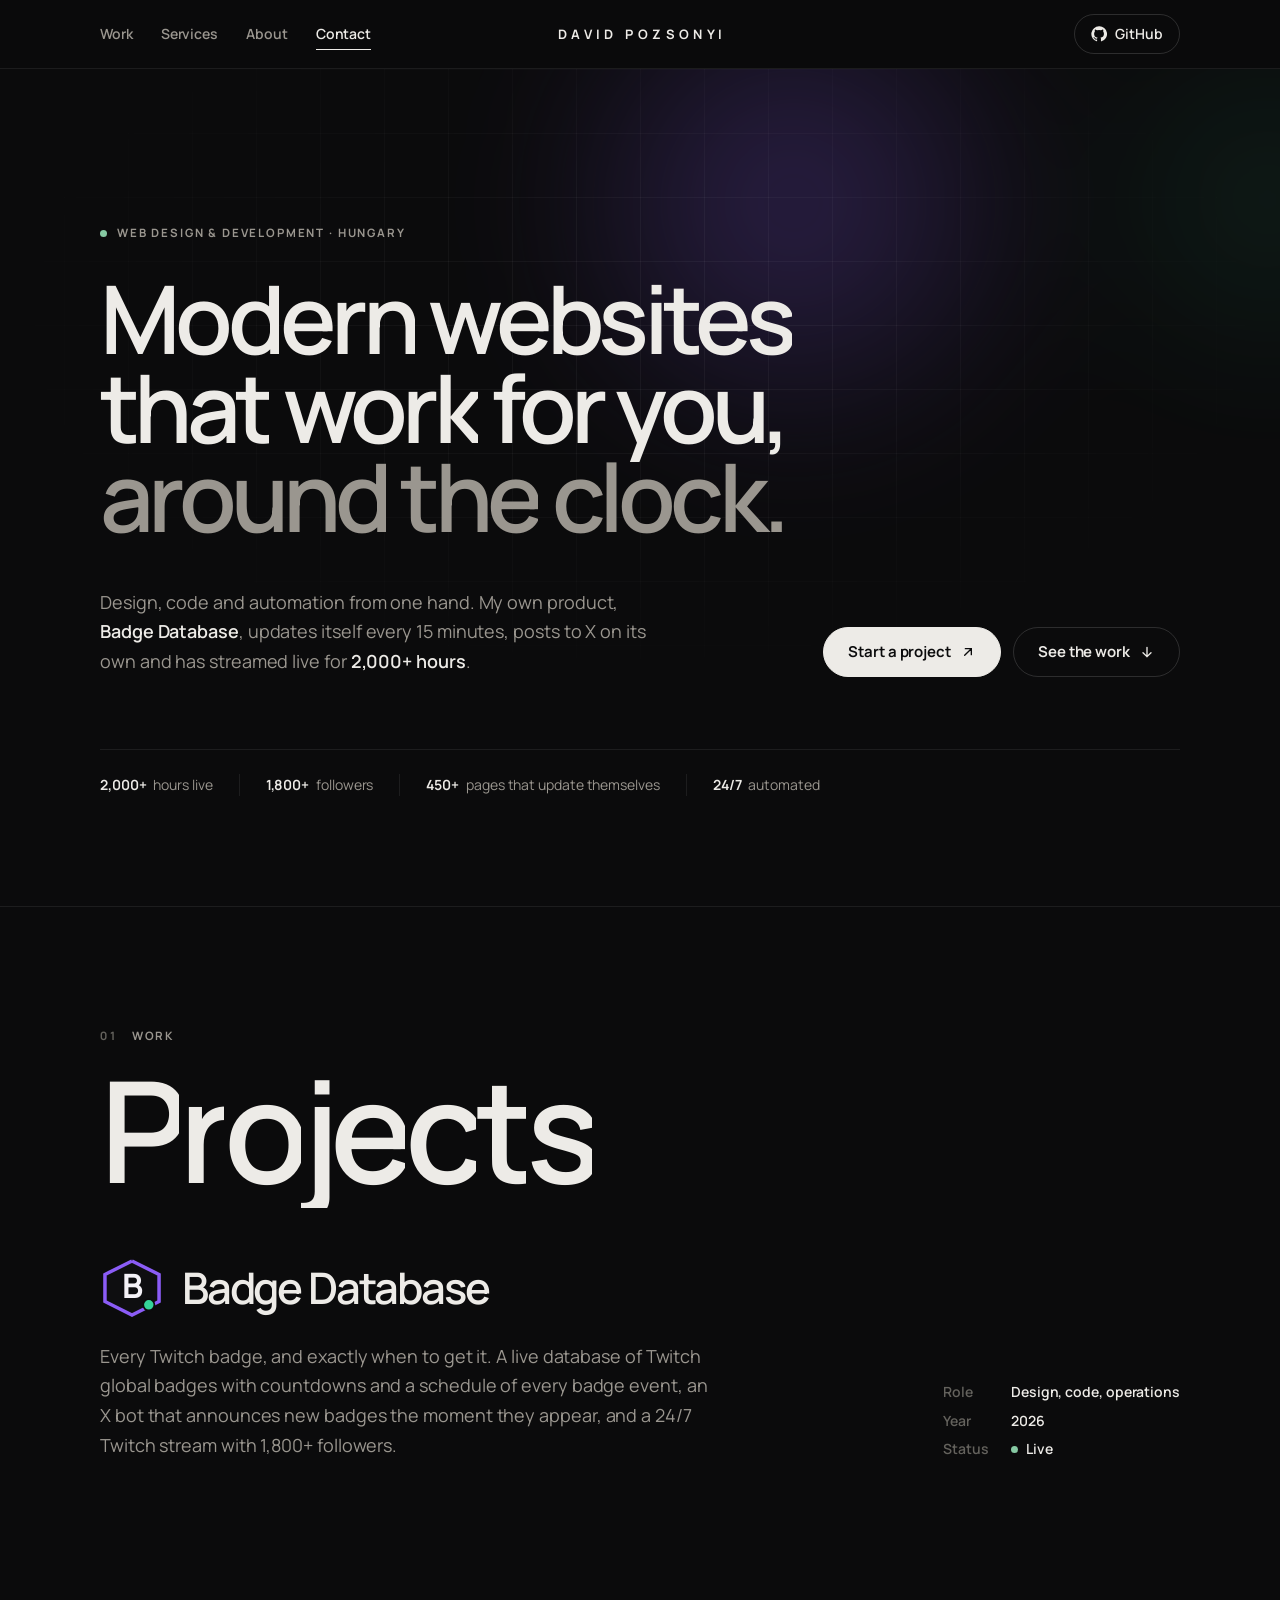
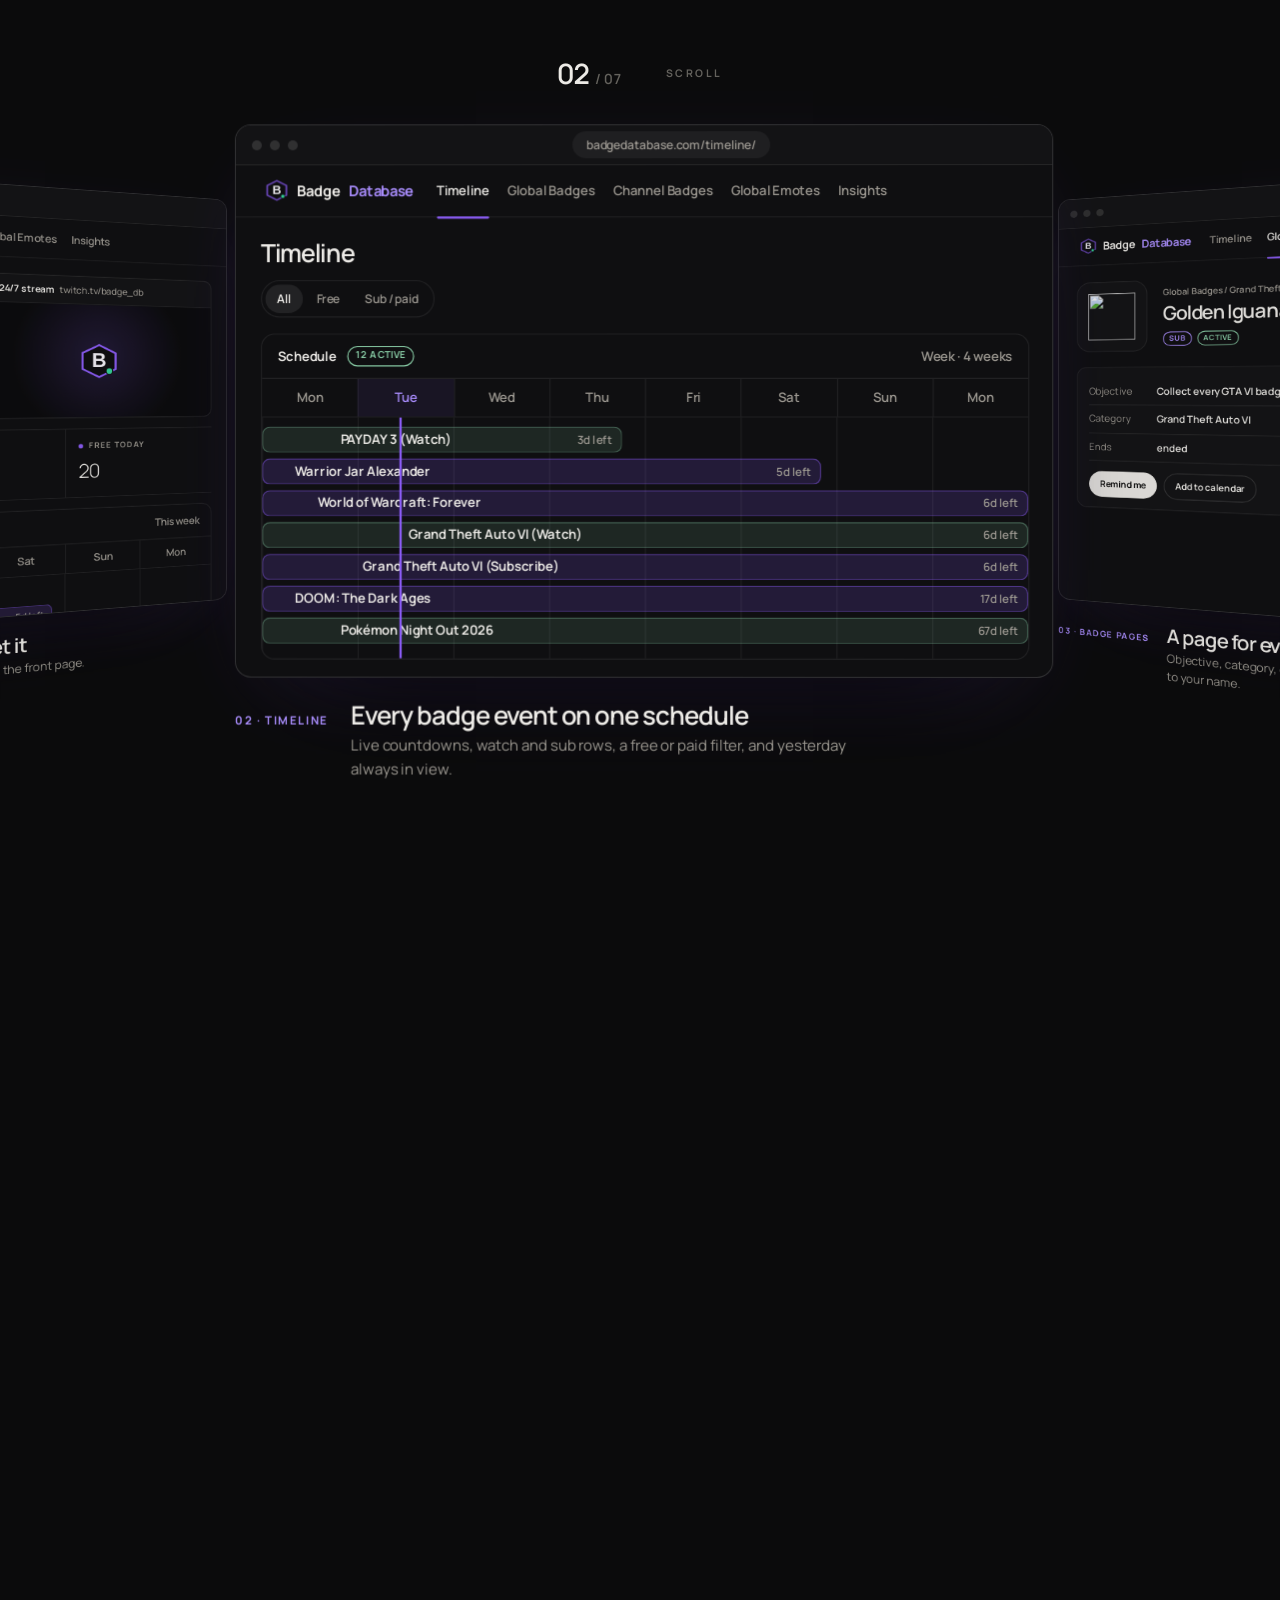
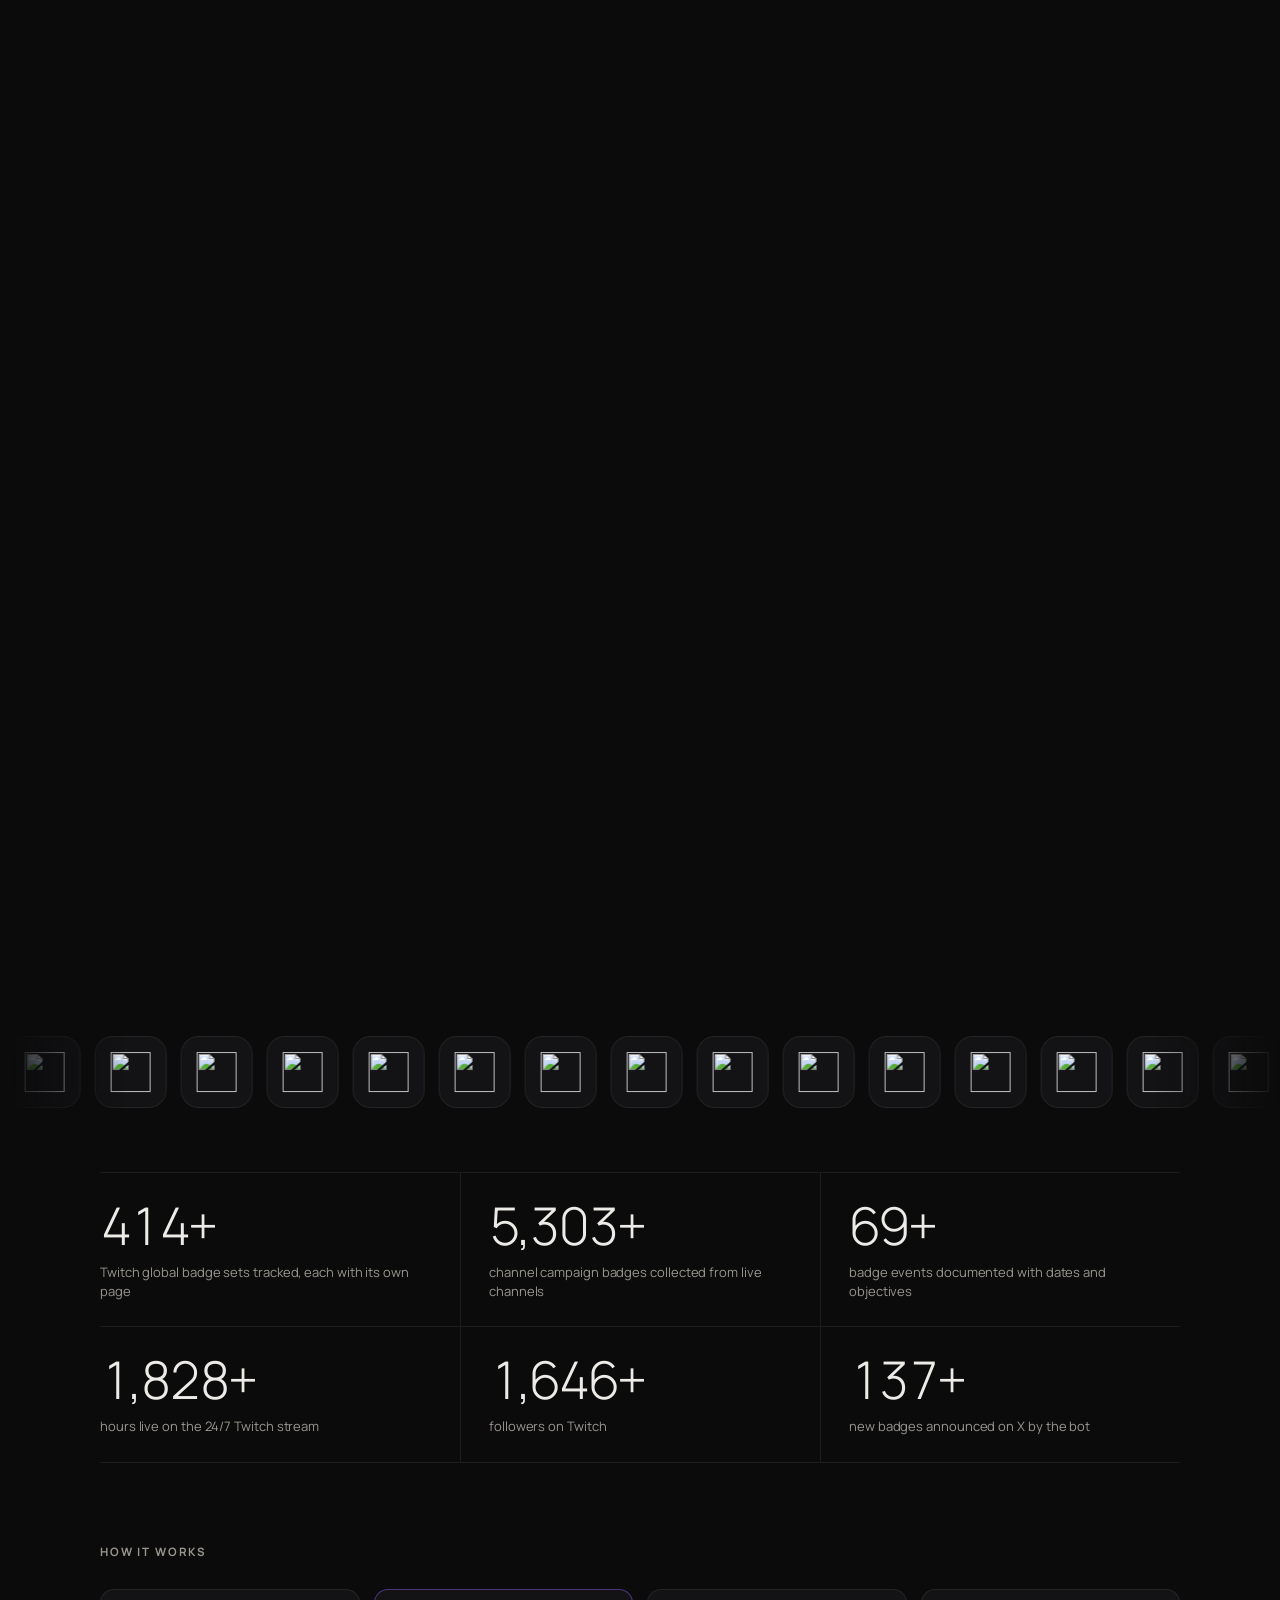
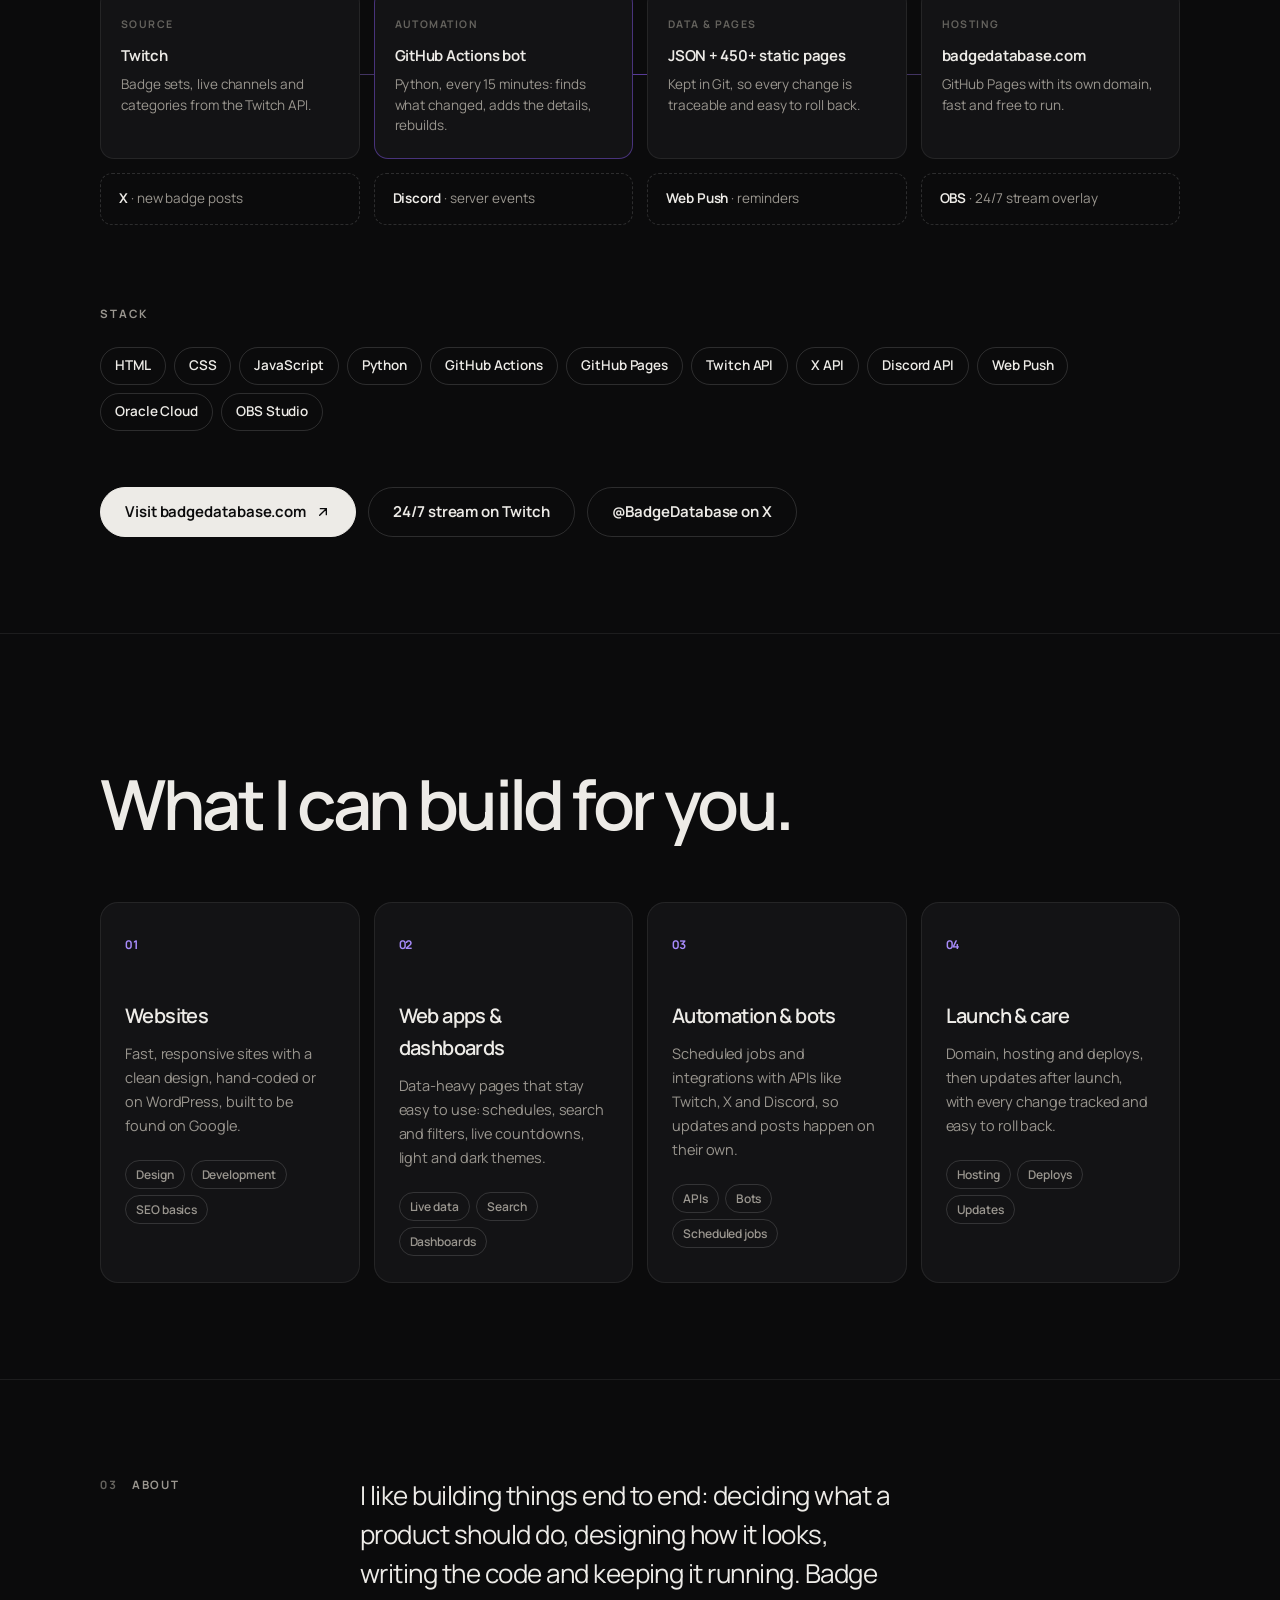
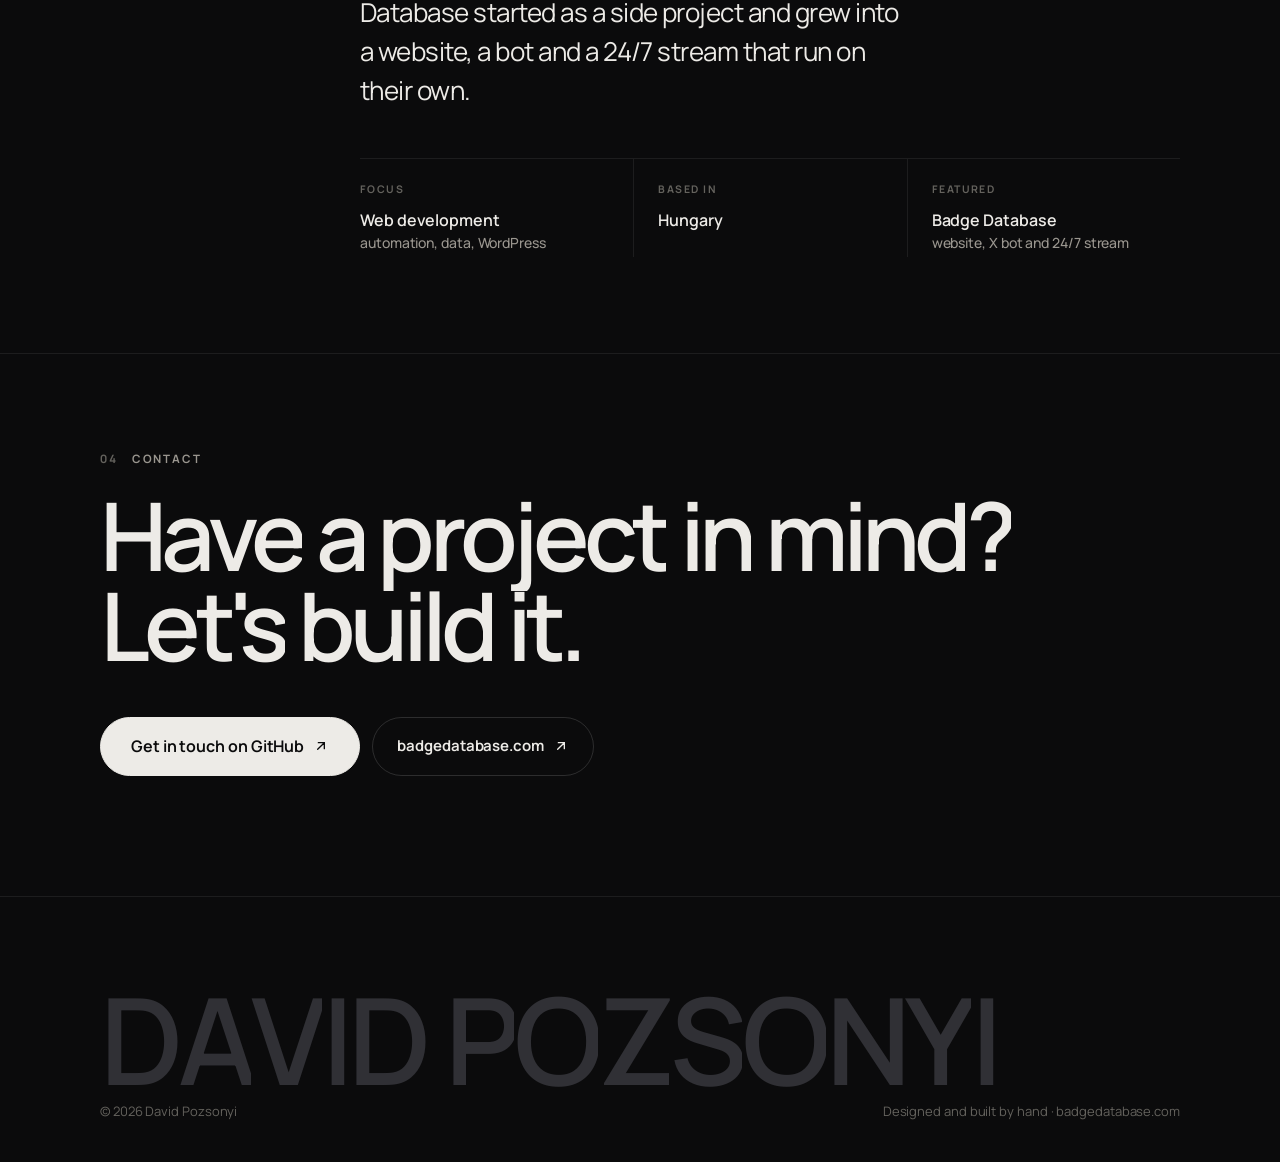
==== index.html @ 6c1cee29 "Portfolio: agency intro, 3D page gallery under Projects, services Co-Authored-By: Claude Opus 5.5 <n" ====
<!doctype html>
<html lang="en">
<head>
<meta charset="utf-8">
<meta name="viewport" content="width=device-width, initial-scale=1">
<title>David Pozsonyi · Web design &amp; development</title>
<meta name="description" content="David Pozsonyi builds modern websites, web apps and automations that run on their own. Featured work: Badge Database, a live Twitch badge tracker with an X bot and a 24/7 stream.">
<meta name="theme-color" content="#0B0B0C">
<meta property="og:title" content="David Pozsonyi · Web design &amp; development">
<meta property="og:description" content="Modern websites, web apps and automations that run on their own.">
<meta property="og:type" content="website">
<link rel="icon" href="favicon.svg" type="image/svg+xml">
<link rel="preload" href="assets/fonts/manrope-latin-wght-normal.woff2" as="font" type="font/woff2" crossorigin>
<link rel="preconnect" href="https://static-cdn.jtvnw.net">
<link rel="stylesheet" href="assets/style.css">
<script>document.documentElement.classList.add('js');setTimeout(function(){var r=document.documentElement;if(!r.classList.contains('anim'))r.classList.remove('js')},2500)</script>
</head>
<body>
<a class="skip" href="#main">Skip to content</a>

<header class="top">
  <div class="wrap">
    <nav aria-label="Main">
      <a href="#work">Work</a>
      <a href="#services">Services</a>
      <a href="#about">About</a>
      <a href="#contact">Contact</a>
    </nav>
    <a class="name" href="./">David Pozsonyi</a>
    <a class="pill-link" href="https://github.com/davidpzsny" target="_blank" rel="noopener" aria-label="GitHub"><svg viewBox="0 0 24 24" fill="currentColor" aria-hidden="true"><path d="M12 .5a11.5 11.5 0 0 0-3.64 22.41c.58.1.79-.25.79-.56v-2c-3.2.7-3.88-1.37-3.88-1.37-.53-1.33-1.28-1.69-1.28-1.69-1.05-.71.08-.7.08-.7 1.16.08 1.77 1.19 1.77 1.19 1.03 1.77 2.7 1.26 3.36.96.1-.75.4-1.26.73-1.55-2.55-.29-5.24-1.28-5.24-5.69 0-1.26.45-2.29 1.19-3.09-.12-.29-.52-1.46.11-3.05 0 0 .97-.31 3.17 1.18a11 11 0 0 1 5.78 0c2.2-1.49 3.17-1.18 3.17-1.18.63 1.59.23 2.76.11 3.05.74.8 1.19 1.83 1.19 3.09 0 4.42-2.69 5.39-5.26 5.68.41.36.78 1.06.78 2.14v3.17c0 .31.21.67.8.56A11.5 11.5 0 0 0 12 .5z"/></svg><span>GitHub</span></a>
  </div>
  <div class="progress" aria-hidden="true"><i></i></div>
</header>

<main id="main">
  <!-- intro -->
  <section class="hero">
    <div class="glow" aria-hidden="true"><i></i><i></i></div>
    <div class="grid-bg" aria-hidden="true"></div>
    <div class="wrap">
      <p class="eyebrow rv"><span class="dot"></span>Web design &amp; development · Hungary</p>
      <h1 class="split" data-split="words">Modern websites<br>that work for&nbsp;you,<br><span class="mute">around the clock.</span></h1>
      <div class="hero-row">
        <p class="lead rv" style="--d:420ms">Design, code and automation from one hand. My own product, <b>Badge Database</b>, updates itself every 15 minutes, posts to X on its own and has streamed live for <b>2,000+ hours</b>.</p>
        <div class="cta rv" style="--d:520ms">
          <a class="btn mag" href="#contact">Start a project <svg viewBox="0 0 24 24" fill="none" stroke="currentColor" stroke-width="2" stroke-linecap="round" aria-hidden="true"><path d="M7 17 17 7M8 7h9v9"/></svg></a>
          <a class="btn ghost mag" href="#work">See the work <svg viewBox="0 0 24 24" fill="none" stroke="currentColor" stroke-width="2" stroke-linecap="round" aria-hidden="true"><path d="M12 5v14M6 13l6 6 6-6"/></svg></a>
        </div>
      </div>
      <ul class="proof rv" style="--d:640ms" aria-label="Badge Database in numbers">
        <li><b>2,000+</b> hours live</li><li><b>1,800+</b> followers</li><li><b>450+</b> pages that update themselves</li><li><b>24/7</b> automated</li>
      </ul>
    </div>
  </section>

  <!-- work -->
  <section class="sec work" id="work">
    <div class="wrap">
      <p class="label rv"><i>01</i>Work</p>
      <h2 class="big split" data-split="chars">Projects</h2>

      <div class="proj-head">
        <div>
          <div class="proj-title rv" style="--d:120ms"><svg class="mark" viewBox="0 0 800 800" role="img" aria-label="Badge Database logo">
            <polygon class="m-fill" points="400,84 716,242 716,558 400,716 84,558 84,242"/>
            <polygon class="m-ring" points="400,62 738,231 738,569 400,738 62,569 62,231" pathLength="1"/>
            <text class="m-b" x="400" y="530" text-anchor="middle">B</text>
            <circle class="m-dot" cx="610" cy="610" r="70"/>
          </svg><h3 class="proj-name">Badge Database</h3></div>
          <p class="lead rv" style="--d:200ms">Every Twitch badge, and exactly when to get it. A live database of Twitch global badges with countdowns and a schedule of every badge event, an X bot that announces new badges the moment they appear, and a 24/7 Twitch stream with 1,800+ followers.</p>
        </div>
        <dl class="meta rv" style="--d:280ms">
          <dt>Role</dt><dd>Design, code, operations</dd>
          <dt>Year</dt><dd>2026</dd>
          <dt>Status</dt><dd><span class="live"></span>Live</dd>
        </dl>
      </div>
    </div>

    <!-- the site, page by page: 3D cards that move from right to left while you scroll -->
    <div class="gallery" id="gallery">
      <div class="g-pin">
        <div class="wrap g-top">
          <span class="g-count"><b id="gNum">01</b><span>/ 07</span></span>
          <div class="g-bar"><i id="gBar"></i></div>
          <span class="g-hint">Scroll</span>
        </div>
        <div class="g-stage"><div class="g-track" id="gTrack">
          <figure class="card" data-i="0">
            <div class="frame">
              <div class="chrome"><i></i><i></i><i></i><span>badgedatabase.com</span></div>
              <div class="viewport"><div class="canvas" aria-hidden="true">
<div class="screen home"><div class="mini" aria-hidden="true">
            <div class="m-top"><div class="m-brand"><img src="assets/badgedb-logo.png" alt="">Badge <em>Database</em></div><div class="m-nav"><span>Timeline</span><span>Global Badges</span><span>Channel Badges</span><span>Global Emotes</span><span>Insights</span></div></div>
            <div class="m-body">
              <div class="m-hero">
                <div>
                  <div class="m-eyebrow"><i></i>Live Twitch badge tracker</div>
                  <div class="m-h">Every Twitch badge.<br><span>Exactly when to get it.</span></div>
                </div>
                <div class="m-stream"><div class="m-stream-h"><i></i>24/7 stream<span>twitch.tv/badge_db</span></div><div class="m-stream-v"><img src="assets/badgedb-logo.svg" alt=""></div></div>
              </div>
              <div class="m-stats">
                <div><small><i></i>Active now</small><b>31</b></div>
                <div style="--c:var(--amber)"><small><i></i>Upcoming</small><b>2</b></div>
                <div style="--c:#64625D"><small><i></i>Date TBA</small><b>2</b></div>
                <div style="--c:var(--purple)"><small><i></i>Free today</small><b>20</b></div>
              </div>
              <div class="sched">
                <div class="s-head"><span>Badges available right now</span><span class="tag">12 active</span><span>This week</span></div>
                <div class="s-days"><span>Mon</span><span class="today">Tue</span><span>Wed</span><span>Thu</span><span>Fri</span><span>Sat</span><span>Sun</span><span>Mon</span></div>
                <div class="s-rows">
<div class="bar free" style="--d:0ms;width:47%"><img src="https://static-cdn.jtvnw.net/badges/v1/e8ff781d-a445-4ed3-9790-9514a2eb45f0/2" alt="" loading="lazy"><img src="https://static-cdn.jtvnw.net/badges/v1/1495822f-a2a6-46f7-8e0b-48db278621d9/2" alt="" loading="lazy"><img src="https://static-cdn.jtvnw.net/badges/v1/8346da26-6494-4edb-945d-63a50a6e416b/2" alt="" loading="lazy"><em>PAYDAY 3 (Watch)</em><small>3d left</small></div>
<div class="bar paid" style="--d:70ms;width:73%"><img src="https://static-cdn.jtvnw.net/badges/v1/a080167b-6264-404b-b9b1-e5a68348299f/2" alt="" loading="lazy"><em>Warrior Jar Alexander</em><small>5d left</small></div>
<div class="bar paid" style="--d:140ms"><img src="https://static-cdn.jtvnw.net/badges/v1/8dfb6f30-1ec1-497a-91e4-028a704b4f57/2" alt="" loading="lazy"><img src="https://static-cdn.jtvnw.net/badges/v1/59d5bb2e-0d62-4116-a6bc-79cd5afe9246/2" alt="" loading="lazy"><em>World of Warcraft: Forever</em><small>6d left</small></div>
<div class="bar free" style="--d:210ms"><img src="https://static-cdn.jtvnw.net/badges/v1/07fdf1d1-f160-4415-821e-391a90852db6/2" alt="" loading="lazy"><img src="https://static-cdn.jtvnw.net/badges/v1/2e7cf17d-12ba-41cd-8f9d-4d96c5f69d45/2" alt="" loading="lazy"><img src="https://static-cdn.jtvnw.net/badges/v1/b8b5b601-d707-41c9-9fb6-9610280285e6/2" alt="" loading="lazy"><img src="https://static-cdn.jtvnw.net/badges/v1/b7974da7-9af4-4ff6-8029-a9ca95b8b037/2" alt="" loading="lazy"><img src="https://static-cdn.jtvnw.net/badges/v1/7498db8a-8085-4262-ac9c-b2d13591b75f/2" alt="" loading="lazy"><img src="https://static-cdn.jtvnw.net/badges/v1/015f3db0-1a3f-4e4a-970d-bea3adb3a331/2" alt="" loading="lazy"><em>Grand Theft Auto VI (Watch)</em><small>6d left</small></div>
<div class="bar paid" style="--d:280ms"><img src="https://static-cdn.jtvnw.net/badges/v1/1c51d343-754e-4fee-a717-ec95cafb5482/2" alt="" loading="lazy"><img src="https://static-cdn.jtvnw.net/badges/v1/2acfc5b8-7907-4b05-9b30-e211a93ffc63/2" alt="" loading="lazy"><img src="https://static-cdn.jtvnw.net/badges/v1/c7b8fc7d-7ebd-46e1-8f57-cc58ce51a9d1/2" alt="" loading="lazy"><img src="https://static-cdn.jtvnw.net/badges/v1/62c3816a-87d6-4ca0-bce0-fca6bcfa719f/2" alt="" loading="lazy"><em>Grand Theft Auto VI (Subscribe)</em><small>6d left</small></div>
<div class="bar paid" style="--d:350ms"><img src="https://static-cdn.jtvnw.net/badges/v1/80e404b7-673b-4ca8-ab69-1779f9685eec/2" alt="" loading="lazy"><em>DOOM: The Dark Ages</em><small>17d left</small></div>
<div class="bar free" style="--d:420ms"><img src="https://static-cdn.jtvnw.net/badges/v1/602335f3-4d73-40f9-b8e2-5c5e25f32d62/2" alt="" loading="lazy"><img src="https://static-cdn.jtvnw.net/badges/v1/ddfbf317-aa77-482e-a99d-eb975deb2fe7/2" alt="" loading="lazy"><img src="https://static-cdn.jtvnw.net/badges/v1/f68e567f-67cf-4d4a-8c3e-a0dcee42f095/2" alt="" loading="lazy"><em>Pokémon Night Out 2026</em><small>67d left</small></div>
                </div>
              </div>
            </div>
          </div></div>
              </div></div>
            </div>
            <figcaption><span class="n">01 · Home</span><b>Every Twitch badge, exactly when to get it</b><span class="t">Live counts, the 24/7 stream and every running badge event on the front page.</span></figcaption>
          </figure>
          <figure class="card" data-i="1">
            <div class="frame">
              <div class="chrome"><i></i><i></i><i></i><span>badgedatabase.com/timeline/</span></div>
              <div class="viewport"><div class="canvas" aria-hidden="true">
<div class="screen" data-screen="0">
                <div class="m-top"><div class="m-brand"><img src="assets/badgedb-logo.png" alt="">Badge <em>Database</em></div><div class="m-nav"><b>Timeline</b><span>Global Badges</span><span>Channel Badges</span><span>Global Emotes</span><span>Insights</span></div></div>
                <div class="sc-pad">
                  <div class="sc-h">Timeline</div>
                  <div class="sc-filters"><span class="on">All</span><span>Free</span><span>Sub / paid</span></div>
                  <div class="sched">
                    <div class="s-head"><span>Schedule</span><span class="tag">12 active</span><span>Week · 4 weeks</span></div>
                    <div class="s-days"><span>Mon</span><span class="today">Tue</span><span>Wed</span><span>Thu</span><span>Fri</span><span>Sat</span><span>Sun</span><span>Mon</span></div>
                    <div class="s-rows">
<div class="bar free" style="--d:0ms;width:47%"><img src="https://static-cdn.jtvnw.net/badges/v1/e8ff781d-a445-4ed3-9790-9514a2eb45f0/2" alt="" loading="lazy"><img src="https://static-cdn.jtvnw.net/badges/v1/1495822f-a2a6-46f7-8e0b-48db278621d9/2" alt="" loading="lazy"><img src="https://static-cdn.jtvnw.net/badges/v1/8346da26-6494-4edb-945d-63a50a6e416b/2" alt="" loading="lazy"><em>PAYDAY 3 (Watch)</em><small>3d left</small></div>
<div class="bar paid" style="--d:70ms;width:73%"><img src="https://static-cdn.jtvnw.net/badges/v1/a080167b-6264-404b-b9b1-e5a68348299f/2" alt="" loading="lazy"><em>Warrior Jar Alexander</em><small>5d left</small></div>
<div class="bar paid" style="--d:140ms"><img src="https://static-cdn.jtvnw.net/badges/v1/8dfb6f30-1ec1-497a-91e4-028a704b4f57/2" alt="" loading="lazy"><img src="https://static-cdn.jtvnw.net/badges/v1/59d5bb2e-0d62-4116-a6bc-79cd5afe9246/2" alt="" loading="lazy"><em>World of Warcraft: Forever</em><small>6d left</small></div>
<div class="bar free" style="--d:210ms"><img src="https://static-cdn.jtvnw.net/badges/v1/07fdf1d1-f160-4415-821e-391a90852db6/2" alt="" loading="lazy"><img src="https://static-cdn.jtvnw.net/badges/v1/2e7cf17d-12ba-41cd-8f9d-4d96c5f69d45/2" alt="" loading="lazy"><img src="https://static-cdn.jtvnw.net/badges/v1/b8b5b601-d707-41c9-9fb6-9610280285e6/2" alt="" loading="lazy"><img src="https://static-cdn.jtvnw.net/badges/v1/b7974da7-9af4-4ff6-8029-a9ca95b8b037/2" alt="" loading="lazy"><img src="https://static-cdn.jtvnw.net/badges/v1/7498db8a-8085-4262-ac9c-b2d13591b75f/2" alt="" loading="lazy"><img src="https://static-cdn.jtvnw.net/badges/v1/015f3db0-1a3f-4e4a-970d-bea3adb3a331/2" alt="" loading="lazy"><em>Grand Theft Auto VI (Watch)</em><small>6d left</small></div>
<div class="bar paid" style="--d:280ms"><img src="https://static-cdn.jtvnw.net/badges/v1/1c51d343-754e-4fee-a717-ec95cafb5482/2" alt="" loading="lazy"><img src="https://static-cdn.jtvnw.net/badges/v1/2acfc5b8-7907-4b05-9b30-e211a93ffc63/2" alt="" loading="lazy"><img src="https://static-cdn.jtvnw.net/badges/v1/c7b8fc7d-7ebd-46e1-8f57-cc58ce51a9d1/2" alt="" loading="lazy"><img src="https://static-cdn.jtvnw.net/badges/v1/62c3816a-87d6-4ca0-bce0-fca6bcfa719f/2" alt="" loading="lazy"><em>Grand Theft Auto VI (Subscribe)</em><small>6d left</small></div>
<div class="bar paid" style="--d:350ms"><img src="https://static-cdn.jtvnw.net/badges/v1/80e404b7-673b-4ca8-ab69-1779f9685eec/2" alt="" loading="lazy"><em>DOOM: The Dark Ages</em><small>17d left</small></div>
<div class="bar free" style="--d:420ms"><img src="https://static-cdn.jtvnw.net/badges/v1/602335f3-4d73-40f9-b8e2-5c5e25f32d62/2" alt="" loading="lazy"><img src="https://static-cdn.jtvnw.net/badges/v1/ddfbf317-aa77-482e-a99d-eb975deb2fe7/2" alt="" loading="lazy"><img src="https://static-cdn.jtvnw.net/badges/v1/f68e567f-67cf-4d4a-8c3e-a0dcee42f095/2" alt="" loading="lazy"><em>Pokémon Night Out 2026</em><small>67d left</small></div>
                    </div>
                  </div>
                </div>
              </div>
              </div></div>
            </div>
            <figcaption><span class="n">02 · Timeline</span><b>Every badge event on one schedule</b><span class="t">Live countdowns, watch and sub rows, a free or paid filter, and yesterday always in view.</span></figcaption>
          </figure>
          <figure class="card" data-i="2">
            <div class="frame">
              <div class="chrome"><i></i><i></i><i></i><span>badgedatabase.com/badges/golden-iguana/</span></div>
              <div class="viewport"><div class="canvas" aria-hidden="true">
<div class="screen" data-screen="1">
                <div class="m-top"><div class="m-brand"><img src="assets/badgedb-logo.png" alt="">Badge <em>Database</em></div><div class="m-nav"><span>Timeline</span><b>Global Badges</b><span>Channel Badges</span><span>Global Emotes</span><span>Insights</span></div></div>
                <div class="sc-pad bp">
                  <div class="bp-top">
                    <div class="bp-img"><img src="https://static-cdn.jtvnw.net/badges/v1/62c3816a-87d6-4ca0-bce0-fca6bcfa719f/3" alt="" loading="lazy"></div>
                    <div>
                      <div class="sc-crumb">Global Badges / Grand Theft Auto VI</div>
                      <div class="sc-h">Golden Iguana</div>
                      <div class="bp-tags"><i class="t-sub">sub</i><i class="t-live">active</i></div>
                    </div>
                  </div>
                  <div class="bp-grid">
                    <div class="bp-card">
                      <div class="bp-row"><span>Objective</span><b>Collect every GTA VI badge and emote</b></div>
                      <div class="bp-row"><span>Category</span><b>Grand Theft Auto VI</b></div>
                      <div class="bp-row"><span>Ends</span><b data-countdown="2026-12-01T07:59:00Z">6d 20h 14m</b></div>
                      <div class="bp-btns"><span class="b1">Remind me</span><span>Add to calendar</span></div>
                    </div>
                    <div class="bp-card chat">
                      <small>See it next to your name</small>
                      <div class="msg"><img src="https://static-cdn.jtvnw.net/badges/v1/62c3816a-87d6-4ca0-bce0-fca6bcfa719f/2" alt="" loading="lazy"><b>YourName</b>: gg, just got this badge!</div>
                      <div class="msg light"><img src="https://static-cdn.jtvnw.net/badges/v1/62c3816a-87d6-4ca0-bce0-fca6bcfa719f/2" alt="" loading="lazy"><b>YourName</b>: gg, just got this badge!</div>
                    </div>
                  </div>
                </div>
              </div>
              </div></div>
            </div>
            <figcaption><span class="n">03 · Badge pages</span><b>A page for every badge</b><span class="t">Objective, category, dates, a live countdown and a preview of the badge next to your name.</span></figcaption>
          </figure>
          <figure class="card" data-i="3">
            <div class="frame">
              <div class="chrome"><i></i><i></i><i></i><span>badgedatabase.com/badges/</span></div>
              <div class="viewport"><div class="canvas" aria-hidden="true">
<div class="screen" data-screen="2">
                <div class="m-top"><div class="m-brand"><img src="assets/badgedb-logo.png" alt="">Badge <em>Database</em></div><div class="m-nav"><span>Timeline</span><b>Global Badges</b><span>Channel Badges</span><span>Global Emotes</span><span>Insights</span></div></div>
                <div class="sc-pad">
                  <div class="sc-h">Twitch Global Badges</div>
                  <div class="ar-bar"><span class="ar-search">Search badges…</span><span class="sc-filters"><span class="on">All</span><span>Free</span><span>Paid</span><span>Active</span><span>Ends soon</span></span></div>
                  <div class="ar-grid"><div class="a-it" style="--d:0ms"><img src="https://static-cdn.jtvnw.net/badges/v1/2bee9264-647c-4bdc-921f-cb5e651b1c64/2" alt="" loading="lazy"><span><b>RuneScape Santa Hat</b><i class="t-free">free</i></span></div><div class="a-it" style="--d:50ms"><img src="https://static-cdn.jtvnw.net/badges/v1/bf75cdff-7b3a-4ba6-a1d5-e00563b9877e/2" alt="" loading="lazy"><span><b>RuneScape Quest Icon</b><i class="t-free">free</i></span></div><div class="a-it" style="--d:100ms"><img src="https://static-cdn.jtvnw.net/badges/v1/8b5bf6d2-3f89-4c24-a6c2-c5eda04ce1e6/2" alt="" loading="lazy"><span><b>RuneScape Gnome Plush</b><i class="t-sub">sub</i></span></div><div class="a-it" style="--d:150ms"><img src="https://static-cdn.jtvnw.net/badges/v1/95507c79-f87e-4a0d-9940-92af830b3b36/2" alt="" loading="lazy"><span><b>RuneScape Bones</b><i class="t-free">free</i></span></div><div class="a-it" style="--d:60ms"><img src="https://static-cdn.jtvnw.net/badges/v1/b8b5b601-d707-41c9-9fb6-9610280285e6/2" alt="" loading="lazy"><span><b>Silver Chain</b><i class="t-free">free</i></span></div><div class="a-it" style="--d:110ms"><img src="https://static-cdn.jtvnw.net/badges/v1/07fdf1d1-f160-4415-821e-391a90852db6/2" alt="" loading="lazy"><span><b>Purple Chain</b><i class="t-free">free</i></span></div><div class="a-it" style="--d:160ms"><img src="https://static-cdn.jtvnw.net/badges/v1/015f3db0-1a3f-4e4a-970d-bea3adb3a331/2" alt="" loading="lazy"><span><b>Miami Chain</b><i class="t-free">free</i></span></div><div class="a-it" style="--d:210ms"><img src="https://static-cdn.jtvnw.net/badges/v1/62c3816a-87d6-4ca0-bce0-fca6bcfa719f/2" alt="" loading="lazy"><span><b>Golden Iguana</b><i class="t-sub">sub</i></span></div><div class="a-it" style="--d:120ms"><img src="https://static-cdn.jtvnw.net/badges/v1/1c51d343-754e-4fee-a717-ec95cafb5482/2" alt="" loading="lazy"><span><b>Welcome 2 Miami</b><i class="t-sub">sub</i></span></div><div class="a-it" style="--d:170ms"><img src="https://static-cdn.jtvnw.net/badges/v1/8d2de51b-76ac-4680-89c8-89e710663b09/2" alt="" loading="lazy"><span><b>Minecraft Golden Frog</b><i class="t-free">free</i></span></div><div class="a-it" style="--d:220ms"><img src="https://static-cdn.jtvnw.net/badges/v1/f7d0e088-2870-4b20-93e8-ab0fedfe50e4/2" alt="" loading="lazy"><span><b>Jordan x Space Jam</b><i class="t-free">free</i></span></div><div class="a-it" style="--d:270ms"><img src="https://static-cdn.jtvnw.net/badges/v1/d2adf631-2045-4246-9c34-201487e809ae/2" alt="" loading="lazy"><span><b>Gallica</b><i class="t-sub">sub</i></span></div></div>
                </div>
              </div>
              </div></div>
            </div>
            <figcaption><span class="n">04 · Archive</span><b>The full archive, searchable</b><span class="t">450+ global badge sets with sorting and filters, each one a pre-rendered page that search engines find.</span></figcaption>
          </figure>
          <figure class="card" data-i="4">
            <div class="frame">
              <div class="chrome"><i></i><i></i><i></i><span>x.com/BadgeDatabase</span></div>
              <div class="viewport"><div class="canvas" aria-hidden="true">
<div class="screen x" data-screen="3">
                <div class="post">
                  <div class="p-head"><img src="assets/badgedb-logo.png" alt=""><div><b>Badge Database</b><span>@BadgeDatabase · 2m</span></div><svg class="xl" viewBox="0 0 24 24" fill="currentColor"><path d="M17.5 3h3l-7 8 8 10h-6l-4.7-6.2L5.5 21h-3l7.5-8.6L2.5 3h6l4.3 5.7z"/></svg></div>
                  <p>Twitch global badge added: <b>Golden Iguana</b> 🦎</p>
                  <div class="p-card">
                    <div class="p-card-h"><img src="assets/badgedb-logo.png" alt="">New Twitch global badge</div>
                    <div class="p-card-b"><img src="https://static-cdn.jtvnw.net/badges/v1/62c3816a-87d6-4ca0-bce0-fca6bcfa719f/3" alt="" loading="lazy"><b>Golden Iguana</b></div>
                    <div class="p-card-f"><span>badgedatabase.com</span><span>@BadgeDatabase</span><span>twitch.tv/badge_db</span></div>
                  </div>
                  <div class="p-acts"><span>↩ 12</span><span>⟲ 48</span><span>♡ 310</span></div>
                  <div class="p-reply"><img src="assets/badgedb-logo.png" alt=""><span>Details: badgedatabase.com/badges/golden-iguana</span></div>
                </div>
              </div>
              </div></div>
            </div>
            <figcaption><span class="n">05 · X bot</span><b>Announced the moment it appears</b><span class="t">A bot posts every new badge to X with a generated image, plus "now available" and "ending soon" posts.</span></figcaption>
          </figure>
          <figure class="card" data-i="5">
            <div class="frame">
              <div class="chrome"><i></i><i></i><i></i><span>twitch.tv/badge_db</span></div>
              <div class="viewport"><div class="canvas" aria-hidden="true">
<div class="screen ov" data-screen="4">
                <div class="ov-top">
                  <div class="ov-clock"><small>November 24, 2026</small><b data-clock>12:00:00</b><span>UTC</span></div>
                  <div class="ov-brand"><img src="assets/badgedb-logo.svg" alt="">Badge <em>Database</em></div>
                  <div class="ov-avail"><small>Available here</small><div class="ov-chip"><span><img src="https://static-cdn.jtvnw.net/badges/v1/07fdf1d1-f160-4415-821e-391a90852db6/2" alt="" loading="lazy"><img src="https://static-cdn.jtvnw.net/badges/v1/2e7cf17d-12ba-41cd-8f9d-4d96c5f69d45/2" alt="" loading="lazy"><img src="https://static-cdn.jtvnw.net/badges/v1/b8b5b601-d707-41c9-9fb6-9610280285e6/2" alt="" loading="lazy"><img src="https://static-cdn.jtvnw.net/badges/v1/b7974da7-9af4-4ff6-8029-a9ca95b8b037/2" alt="" loading="lazy"></span><em>Watch 1h a day</em></div></div>
                </div>
                <div class="ov-cols">
                  <div class="ov-col">
                    <small>Added in the last 14 days</small>
                    <div class="ov-item"><img src="https://static-cdn.jtvnw.net/badges/v1/2bee9264-647c-4bdc-921f-cb5e651b1c64/2" alt="" loading="lazy"><span><b>RuneScape Santa Hat</b><em>Free · New</em></span></div>
                    <div class="ov-item"><img src="https://static-cdn.jtvnw.net/badges/v1/8b5bf6d2-3f89-4c24-a6c2-c5eda04ce1e6/2" alt="" loading="lazy"><span><b>RuneScape Gnome Plush</b><em>Paid · New</em></span></div>
                    <div class="ov-item"><img src="https://static-cdn.jtvnw.net/badges/v1/62c3816a-87d6-4ca0-bce0-fca6bcfa719f/2" alt="" loading="lazy"><span><b>Golden Iguana</b><em>Paid</em></span></div>
                  </div>
                  <div class="ov-col">
                    <small>Events</small>
                    <div class="ov-ev"><div class="ov-bar">Active<span data-countdown="2026-12-01T07:59:00Z" data-prefix="Ends in ">Ends in 6d 20h</span></div><div class="ov-in"><img src="https://static-cdn.jtvnw.net/badges/v1/07fdf1d1-f160-4415-821e-391a90852db6/2" alt="" loading="lazy"><img src="https://static-cdn.jtvnw.net/badges/v1/015f3db0-1a3f-4e4a-970d-bea3adb3a331/2" alt="" loading="lazy"><b>Grand Theft Auto VI (Watch)</b></div></div>
                    <div class="ov-ev"><div class="ov-bar hot">Ending soon<span>Ends in 18h 02m</span></div><div class="ov-in"><img src="https://static-cdn.jtvnw.net/badges/v1/e8ff781d-a445-4ed3-9790-9514a2eb45f0/2" alt="" loading="lazy"><img src="https://static-cdn.jtvnw.net/badges/v1/8346da26-6494-4edb-945d-63a50a6e416b/2" alt="" loading="lazy"><b>PAYDAY 3</b></div></div>
                  </div>
                </div>
                <div class="ov-live">Live</div>
              </div>
              </div></div>
            </div>
            <figcaption><span class="n">06 · 24/7 stream</span><b>A stream that never sleeps</b><span class="t">An overlay with a live clock, the badges of the current category and every countdown. 2,000+ hours live.</span></figcaption>
          </figure>
          <figure class="card" data-i="6">
            <div class="frame">
              <div class="chrome"><i></i><i></i><i></i><span>badgedatabase.com/badges/golden-iguana/</span></div>
              <div class="viewport"><div class="canvas" aria-hidden="true">
<div class="screen nt" data-screen="5">
                <div class="m-top"><div class="m-brand"><img src="assets/badgedb-logo.png" alt="">Badge <em>Database</em></div><div class="m-nav"><span>Timeline</span><b>Global Badges</b><span>Channel Badges</span><span>Global Emotes</span><span>Insights</span></div></div>
                <div class="sc-pad bp dimmed">
                  <div class="bp-top">
                    <div class="bp-img"><img src="https://static-cdn.jtvnw.net/badges/v1/62c3816a-87d6-4ca0-bce0-fca6bcfa719f/3" alt="" loading="lazy"></div>
                    <div><div class="sc-crumb">Global Badges / Grand Theft Auto VI</div><div class="sc-h">Golden Iguana</div>
                    <div class="bp-btns"><span class="b1 done">✓ Reminder set</span><span>Add to calendar</span></div></div>
                  </div>
                </div>
                <div class="toast">
                  <img src="assets/badgedb-logo.png" alt="">
                  <div><small>Badge Database · now</small><b>Golden Iguana ends in 24 hours</b><span>Last chance to earn it in Grand Theft Auto VI.</span></div>
                </div>
              </div>
              </div></div>
            </div>
            <figcaption><span class="n">07 · Reminders</span><b>Reminders that come to you</b><span class="t">Browser notifications when dates are announced, when a badge starts and before it ends.</span></figcaption>
          </figure>
        </div></div>
      </div>
    </div>

    <div class="ribbon" aria-hidden="true"><div class="track" id="ribbon"><div class="row"><span class="tile"><img src="https://static-cdn.jtvnw.net/badges/v1/62c3816a-87d6-4ca0-bce0-fca6bcfa719f/2" alt="" loading="lazy"></span><span class="tile"><img src="https://static-cdn.jtvnw.net/badges/v1/07fdf1d1-f160-4415-821e-391a90852db6/2" alt="" loading="lazy"></span><span class="tile"><img src="https://static-cdn.jtvnw.net/badges/v1/2e7cf17d-12ba-41cd-8f9d-4d96c5f69d45/2" alt="" loading="lazy"></span><span class="tile"><img src="https://static-cdn.jtvnw.net/badges/v1/b8b5b601-d707-41c9-9fb6-9610280285e6/2" alt="" loading="lazy"></span><span class="tile"><img src="https://static-cdn.jtvnw.net/badges/v1/b7974da7-9af4-4ff6-8029-a9ca95b8b037/2" alt="" loading="lazy"></span><span class="tile"><img src="https://static-cdn.jtvnw.net/badges/v1/7498db8a-8085-4262-ac9c-b2d13591b75f/2" alt="" loading="lazy"></span><span class="tile"><img src="https://static-cdn.jtvnw.net/badges/v1/015f3db0-1a3f-4e4a-970d-bea3adb3a331/2" alt="" loading="lazy"></span><span class="tile"><img src="https://static-cdn.jtvnw.net/badges/v1/1c51d343-754e-4fee-a717-ec95cafb5482/2" alt="" loading="lazy"></span><span class="tile"><img src="https://static-cdn.jtvnw.net/badges/v1/2acfc5b8-7907-4b05-9b30-e211a93ffc63/2" alt="" loading="lazy"></span><span class="tile"><img src="https://static-cdn.jtvnw.net/badges/v1/c7b8fc7d-7ebd-46e1-8f57-cc58ce51a9d1/2" alt="" loading="lazy"></span><span class="tile"><img src="https://static-cdn.jtvnw.net/badges/v1/2bee9264-647c-4bdc-921f-cb5e651b1c64/2" alt="" loading="lazy"></span><span class="tile"><img src="https://static-cdn.jtvnw.net/badges/v1/bf75cdff-7b3a-4ba6-a1d5-e00563b9877e/2" alt="" loading="lazy"></span><span class="tile"><img src="https://static-cdn.jtvnw.net/badges/v1/8b5bf6d2-3f89-4c24-a6c2-c5eda04ce1e6/2" alt="" loading="lazy"></span><span class="tile"><img src="https://static-cdn.jtvnw.net/badges/v1/95507c79-f87e-4a0d-9940-92af830b3b36/2" alt="" loading="lazy"></span><span class="tile"><img src="https://static-cdn.jtvnw.net/badges/v1/8d2de51b-76ac-4680-89c8-89e710663b09/2" alt="" loading="lazy"></span><span class="tile"><img src="https://static-cdn.jtvnw.net/badges/v1/f7d0e088-2870-4b20-93e8-ab0fedfe50e4/2" alt="" loading="lazy"></span><span class="tile"><img src="https://static-cdn.jtvnw.net/badges/v1/d2adf631-2045-4246-9c34-201487e809ae/2" alt="" loading="lazy"></span><span class="tile"><img src="https://static-cdn.jtvnw.net/badges/v1/80e404b7-673b-4ca8-ab69-1779f9685eec/2" alt="" loading="lazy"></span><span class="tile"><img src="https://static-cdn.jtvnw.net/badges/v1/e8ff781d-a445-4ed3-9790-9514a2eb45f0/2" alt="" loading="lazy"></span><span class="tile"><img src="https://static-cdn.jtvnw.net/badges/v1/1495822f-a2a6-46f7-8e0b-48db278621d9/2" alt="" loading="lazy"></span><span class="tile"><img src="https://static-cdn.jtvnw.net/badges/v1/8346da26-6494-4edb-945d-63a50a6e416b/2" alt="" loading="lazy"></span><span class="tile"><img src="https://static-cdn.jtvnw.net/badges/v1/a1bf84a7-cebc-496b-acf2-411938b18d9f/2" alt="" loading="lazy"></span><span class="tile"><img src="https://static-cdn.jtvnw.net/badges/v1/a080167b-6264-404b-b9b1-e5a68348299f/2" alt="" loading="lazy"></span><span class="tile"><img src="https://static-cdn.jtvnw.net/badges/v1/8dfb6f30-1ec1-497a-91e4-028a704b4f57/2" alt="" loading="lazy"></span><span class="tile"><img src="https://static-cdn.jtvnw.net/badges/v1/59d5bb2e-0d62-4116-a6bc-79cd5afe9246/2" alt="" loading="lazy"></span><span class="tile"><img src="https://static-cdn.jtvnw.net/badges/v1/602335f3-4d73-40f9-b8e2-5c5e25f32d62/2" alt="" loading="lazy"></span><span class="tile"><img src="https://static-cdn.jtvnw.net/badges/v1/ddfbf317-aa77-482e-a99d-eb975deb2fe7/2" alt="" loading="lazy"></span><span class="tile"><img src="https://static-cdn.jtvnw.net/badges/v1/f68e567f-67cf-4d4a-8c3e-a0dcee42f095/2" alt="" loading="lazy"></span><span class="tile"><img src="https://static-cdn.jtvnw.net/badges/v1/1b9b6fbf-9100-4b2c-9bdf-8be0f1456ff9/2" alt="" loading="lazy"></span></div><div class="row"><span class="tile"><img src="https://static-cdn.jtvnw.net/badges/v1/62c3816a-87d6-4ca0-bce0-fca6bcfa719f/2" alt="" loading="lazy"></span><span class="tile"><img src="https://static-cdn.jtvnw.net/badges/v1/07fdf1d1-f160-4415-821e-391a90852db6/2" alt="" loading="lazy"></span><span class="tile"><img src="https://static-cdn.jtvnw.net/badges/v1/2e7cf17d-12ba-41cd-8f9d-4d96c5f69d45/2" alt="" loading="lazy"></span><span class="tile"><img src="https://static-cdn.jtvnw.net/badges/v1/b8b5b601-d707-41c9-9fb6-9610280285e6/2" alt="" loading="lazy"></span><span class="tile"><img src="https://static-cdn.jtvnw.net/badges/v1/b7974da7-9af4-4ff6-8029-a9ca95b8b037/2" alt="" loading="lazy"></span><span class="tile"><img src="https://static-cdn.jtvnw.net/badges/v1/7498db8a-8085-4262-ac9c-b2d13591b75f/2" alt="" loading="lazy"></span><span class="tile"><img src="https://static-cdn.jtvnw.net/badges/v1/015f3db0-1a3f-4e4a-970d-bea3adb3a331/2" alt="" loading="lazy"></span><span class="tile"><img src="https://static-cdn.jtvnw.net/badges/v1/1c51d343-754e-4fee-a717-ec95cafb5482/2" alt="" loading="lazy"></span><span class="tile"><img src="https://static-cdn.jtvnw.net/badges/v1/2acfc5b8-7907-4b05-9b30-e211a93ffc63/2" alt="" loading="lazy"></span><span class="tile"><img src="https://static-cdn.jtvnw.net/badges/v1/c7b8fc7d-7ebd-46e1-8f57-cc58ce51a9d1/2" alt="" loading="lazy"></span><span class="tile"><img src="https://static-cdn.jtvnw.net/badges/v1/2bee9264-647c-4bdc-921f-cb5e651b1c64/2" alt="" loading="lazy"></span><span class="tile"><img src="https://static-cdn.jtvnw.net/badges/v1/bf75cdff-7b3a-4ba6-a1d5-e00563b9877e/2" alt="" loading="lazy"></span><span class="tile"><img src="https://static-cdn.jtvnw.net/badges/v1/8b5bf6d2-3f89-4c24-a6c2-c5eda04ce1e6/2" alt="" loading="lazy"></span><span class="tile"><img src="https://static-cdn.jtvnw.net/badges/v1/95507c79-f87e-4a0d-9940-92af830b3b36/2" alt="" loading="lazy"></span><span class="tile"><img src="https://static-cdn.jtvnw.net/badges/v1/8d2de51b-76ac-4680-89c8-89e710663b09/2" alt="" loading="lazy"></span><span class="tile"><img src="https://static-cdn.jtvnw.net/badges/v1/f7d0e088-2870-4b20-93e8-ab0fedfe50e4/2" alt="" loading="lazy"></span><span class="tile"><img src="https://static-cdn.jtvnw.net/badges/v1/d2adf631-2045-4246-9c34-201487e809ae/2" alt="" loading="lazy"></span><span class="tile"><img src="https://static-cdn.jtvnw.net/badges/v1/80e404b7-673b-4ca8-ab69-1779f9685eec/2" alt="" loading="lazy"></span><span class="tile"><img src="https://static-cdn.jtvnw.net/badges/v1/e8ff781d-a445-4ed3-9790-9514a2eb45f0/2" alt="" loading="lazy"></span><span class="tile"><img src="https://static-cdn.jtvnw.net/badges/v1/1495822f-a2a6-46f7-8e0b-48db278621d9/2" alt="" loading="lazy"></span><span class="tile"><img src="https://static-cdn.jtvnw.net/badges/v1/8346da26-6494-4edb-945d-63a50a6e416b/2" alt="" loading="lazy"></span><span class="tile"><img src="https://static-cdn.jtvnw.net/badges/v1/a1bf84a7-cebc-496b-acf2-411938b18d9f/2" alt="" loading="lazy"></span><span class="tile"><img src="https://static-cdn.jtvnw.net/badges/v1/a080167b-6264-404b-b9b1-e5a68348299f/2" alt="" loading="lazy"></span><span class="tile"><img src="https://static-cdn.jtvnw.net/badges/v1/8dfb6f30-1ec1-497a-91e4-028a704b4f57/2" alt="" loading="lazy"></span><span class="tile"><img src="https://static-cdn.jtvnw.net/badges/v1/59d5bb2e-0d62-4116-a6bc-79cd5afe9246/2" alt="" loading="lazy"></span><span class="tile"><img src="https://static-cdn.jtvnw.net/badges/v1/602335f3-4d73-40f9-b8e2-5c5e25f32d62/2" alt="" loading="lazy"></span><span class="tile"><img src="https://static-cdn.jtvnw.net/badges/v1/ddfbf317-aa77-482e-a99d-eb975deb2fe7/2" alt="" loading="lazy"></span><span class="tile"><img src="https://static-cdn.jtvnw.net/badges/v1/f68e567f-67cf-4d4a-8c3e-a0dcee42f095/2" alt="" loading="lazy"></span><span class="tile"><img src="https://static-cdn.jtvnw.net/badges/v1/1b9b6fbf-9100-4b2c-9bdf-8be0f1456ff9/2" alt="" loading="lazy"></span></div></div></div>

    <div class="wrap">
      <div class="nums">
        <div class="rv"><b class="count" data-to="450" data-suffix="+">450+</b><span>Twitch global badge sets tracked, each with its own page</span></div>
        <div class="rv" style="--d:90ms"><b class="count" data-to="5800" data-suffix="+">5,800+</b><span>channel campaign badges collected from live channels</span></div>
        <div class="rv" style="--d:180ms"><b class="count" data-to="75" data-suffix="+">75+</b><span>badge events documented with dates and objectives</span></div>
        <div class="rv"><b class="count" data-to="2000" data-suffix="+">2,000+</b><span>hours live on the 24/7 Twitch stream</span></div>
        <div class="rv" style="--d:90ms"><b class="count" data-to="1800" data-suffix="+">1,800+</b><span>followers on Twitch</span></div>
        <div class="rv" style="--d:180ms"><b class="count" data-to="150" data-suffix="+">150+</b><span>new badges announced on X by the bot</span></div>
      </div>

      <div class="flow-wrap">
        <p class="label rv">How it works</p>
        <div class="flow io">
          <div class="rv node" style="--d:0ms"><small>Source</small><b>Twitch</b><p>Badge sets, live channels and categories from the Twitch API.</p></div>
          <div class="rv node main" style="--d:90ms"><small>Automation</small><b>GitHub Actions bot</b><p>Python, every 15 minutes: finds what changed, adds the details, rebuilds.</p></div>
          <div class="rv node" style="--d:180ms"><small>Data &amp; pages</small><b>JSON + 450+ static pages</b><p>Kept in Git, so every change is traceable and easy to roll back.</p></div>
          <div class="rv node" style="--d:270ms"><small>Hosting</small><b>badgedatabase.com</b><p>GitHub Pages with its own domain, fast and free to run.</p></div>
        </div>
        <div class="outs rv" style="--d:360ms">
          <div><b>X</b> · new badge posts</div>
          <div><b>Discord</b> · server events</div>
          <div><b>Web Push</b> · reminders</div>
          <div><b>OBS</b> · 24/7 stream overlay</div>
        </div>
      </div>

      <div class="flow-wrap">
        <p class="label rv">Stack</p>
        <div class="stack io">
          <span style="--i:0">HTML</span><span style="--i:1">CSS</span><span style="--i:2">JavaScript</span><span style="--i:3">Python</span><span style="--i:4">GitHub Actions</span><span style="--i:5">GitHub Pages</span>
          <span style="--i:6">Twitch API</span><span style="--i:7">X API</span><span style="--i:8">Discord API</span><span style="--i:9">Web Push</span><span style="--i:10">Oracle Cloud</span><span style="--i:11">OBS Studio</span>
        </div>
      </div>

      <div class="links rv">
        <a class="btn mag" href="https://badgedatabase.com" target="_blank" rel="noopener">Visit badgedatabase.com <svg viewBox="0 0 24 24" fill="none" stroke="currentColor" stroke-width="2" stroke-linecap="round" aria-hidden="true"><path d="M7 17 17 7M8 7h9v9"/></svg></a>
        <a class="btn ghost mag" href="https://twitch.tv/badge_db" target="_blank" rel="noopener">24/7 stream on Twitch</a>
        <a class="btn ghost mag" href="https://x.com/BadgeDatabase" target="_blank" rel="noopener">@BadgeDatabase on X</a>
      </div>
    </div>
  </section>

  <!-- services -->
  <section class="sec services" id="services">
    <div class="wrap">
      <p class="label rv"><i>02</i>Services</p>
      <h2 class="split h-sec" data-split="words">What I can build <span class="mute">for you.</span></h2>
      <div class="svc">
        <article class="rv card-l" style="--d:0ms"><span class="n">01</span><h3>Websites</h3><p>Fast, responsive sites with a clean design, hand-coded or on WordPress, built to be found on Google.</p><ul><li>Design</li><li>Development</li><li>SEO basics</li></ul></article>
        <article class="rv card-l" style="--d:90ms"><span class="n">02</span><h3>Web apps &amp; dashboards</h3><p>Data-heavy pages that stay easy to use: schedules, search and filters, live countdowns, light and dark themes.</p><ul><li>Live data</li><li>Search</li><li>Dashboards</li></ul></article>
        <article class="rv card-l" style="--d:180ms"><span class="n">03</span><h3>Automation &amp; bots</h3><p>Scheduled jobs and integrations with APIs like Twitch, X and Discord, so updates and posts happen on their own.</p><ul><li>APIs</li><li>Bots</li><li>Scheduled jobs</li></ul></article>
        <article class="rv card-l" style="--d:270ms"><span class="n">04</span><h3>Launch &amp; care</h3><p>Domain, hosting and deploys, then updates after launch, with every change tracked and easy to roll back.</p><ul><li>Hosting</li><li>Deploys</li><li>Updates</li></ul></article>
      </div>
    </div>
  </section>

  <!-- about -->
  <section class="sec about" id="about">
    <div class="wrap sec-head">
      <p class="label rv"><i>03</i>About</p>
      <div>
        <p class="lead big-lead rv">I like building things end to end: deciding what a product should do, designing how it looks, writing the code and keeping it running. Badge Database started as a side project and grew into a website, a bot and a 24/7 stream that run on their own.</p>
        <dl class="facts rv" style="--d:90ms">
          <div><dt>Focus</dt><dd>Web development<span>automation, data, WordPress</span></dd></div>
          <div><dt>Based in</dt><dd>Hungary</dd></div>
          <div><dt>Featured</dt><dd>Badge Database<span>website, X bot and 24/7 stream</span></dd></div>
        </dl>
      </div>
    </div>
  </section>

  <!-- contact -->
  <section class="sec contact" id="contact">
    <div class="wrap">
      <p class="label rv"><i>04</i>Contact</p>
      <h2 class="cta-title split" data-split="words">Have a project in mind?<br><span class="mute">Let's build it.</span></h2>
      <div class="cta rv" style="--d:200ms">
        <a class="btn mag big-btn" href="https://github.com/davidpzsny" target="_blank" rel="noopener">Get in touch on GitHub <svg viewBox="0 0 24 24" fill="none" stroke="currentColor" stroke-width="2" stroke-linecap="round" aria-hidden="true"><path d="M7 17 17 7M8 7h9v9"/></svg></a>
        <a class="btn ghost mag" href="https://badgedatabase.com" target="_blank" rel="noopener">badgedatabase.com <svg viewBox="0 0 24 24" fill="none" stroke="currentColor" stroke-width="2" stroke-linecap="round" aria-hidden="true"><path d="M7 17 17 7M8 7h9v9"/></svg></a>
      </div>
    </div>
  </section>
</main>

<footer>
  <div class="wrap giant-wrap"><div class="giant split" data-split="chars" aria-hidden="true">David Pozsonyi</div></div>
  <div class="wrap foot-row">
    <span>© 2026 David Pozsonyi</span>
    <span>Designed and built by hand · <a href="https://badgedatabase.com" target="_blank" rel="noopener">badgedatabase.com</a></span>
  </div>
</footer>
<script src="assets/motion.js" defer></script>
</body>
</html>
---- assets/style.css ----
/* Manrope (SIL Open Font License, see /assets/fonts/OFL.txt), served from this site */
@font-face{font-family:'Manrope';font-style:normal;font-display:swap;font-weight:200 800;
  src:url(fonts/manrope-latin-wght-normal.woff2) format('woff2');
  unicode-range:U+0000-00FF,U+0131,U+0152-0153,U+02BB-02BC,U+02C6,U+02DA,U+02DC,U+0304,U+0308,U+0329,U+2000-206F,U+20AC,U+2122,U+2191,U+2193,U+2212,U+2215,U+FEFF,U+FFFD}
@font-face{font-family:'Manrope';font-style:normal;font-display:swap;font-weight:200 800;
  src:url(fonts/manrope-latin-ext-wght-normal.woff2) format('woff2');
  unicode-range:U+0100-02BA,U+02BD-02C5,U+02C7-02CC,U+02CE-02D7,U+02DD-02FF,U+0304,U+0308,U+0329,U+1D00-1DBF,U+1E00-1E9F,U+1EF2-1EFF,U+2020,U+20A0-20AB,U+20AD-20C0,U+2113,U+2C60-2C7F,U+A720-A7FF}

:root{
  --bg:#0B0B0C; --bg-2:#0F0F11; --panel:#131315; --panel-2:#19191C;
  --line:rgba(255,255,255,.075); --line-2:rgba(255,255,255,.14);
  --text:#EDEBE7; --muted:#9A968F; --dim:#64625D;
  --purple:#8B5CF6; --purple-2:#A78BFA; --mint:#86C9A3; --amber:#D9B46C;
  --font:'Manrope',ui-sans-serif,system-ui,-apple-system,'Segoe UI',Roboto,sans-serif;
  --wrap:1160px;
  color-scheme:dark;
}
*{box-sizing:border-box;margin:0;padding:0}
html{scroll-behavior:smooth;-webkit-text-size-adjust:100%}
body{background:var(--bg);color:var(--text);font-family:var(--font);font-size:16px;line-height:1.6;-webkit-font-smoothing:antialiased;letter-spacing:-.005em}
a{color:inherit;text-decoration:none}
img{display:block;max-width:100%}
::selection{background:rgba(139,92,246,.35)}
:focus-visible{outline:2px solid var(--purple-2);outline-offset:3px;border-radius:6px}
.skip{position:absolute;left:-999px}.skip:focus{left:16px;top:16px;z-index:99;background:var(--text);color:var(--bg);padding:8px 14px;border-radius:999px}
.wrap{max-width:var(--wrap);margin:0 auto;padding:0 40px}

/* ---------- header ---------- */
.top{position:sticky;top:0;z-index:20;border-bottom:1px solid var(--line);background:color-mix(in srgb,var(--bg) 84%,transparent);
  -webkit-backdrop-filter:saturate(1.3) blur(16px);backdrop-filter:saturate(1.3) blur(16px)}
.top .wrap{display:flex;align-items:center;gap:28px;height:68px}
.name{font-weight:700;font-size:16px;letter-spacing:-.025em}
.top nav{display:flex;gap:4px;margin-left:auto}
.top nav a{padding:8px 12px;font-size:14px;font-weight:600;color:var(--muted);transition:color .15s}
.top nav a:hover{color:var(--text)}
.pill-link{display:inline-flex;align-items:center;gap:8px;padding:8px 16px;border-radius:999px;border:1px solid var(--line-2);font-size:14px;font-weight:600;transition:border-color .15s}
.pill-link:hover{border-color:var(--text)}
.pill-link svg{width:16px;height:16px}

/* ---------- type & buttons ---------- */
.eyebrow{display:inline-flex;align-items:center;gap:10px;font-size:11.5px;font-weight:700;letter-spacing:.16em;text-transform:uppercase;color:var(--muted)}
.dot{width:7px;height:7px;border-radius:50%;background:var(--mint)}
h1{font-size:clamp(42px,6vw,76px);font-weight:600;letter-spacing:-.055em;line-height:.98}
h1 .mute{color:var(--muted)}
h2{font-size:clamp(32px,4vw,48px);font-weight:600;letter-spacing:-.05em;line-height:1.02}
h3{font-size:17px;font-weight:650;letter-spacing:-.015em}
.lead{font-size:18px;color:var(--muted);max-width:56ch;line-height:1.65}
.lead b{color:var(--text);font-weight:600}
.btn{display:inline-flex;align-items:center;gap:9px;padding:12px 24px;border-radius:999px;font-weight:650;font-size:15px;border:1px solid var(--text);background:var(--text);color:var(--bg);transition:background .15s,color .15s,border-color .15s}
.btn:hover{background:transparent;color:var(--text)}
.btn.ghost{background:transparent;color:var(--text);border-color:var(--line-2)}
.btn.ghost:hover{border-color:var(--text)}
.btn svg{width:16px;height:16px}
.label{display:flex;align-items:baseline;gap:14px;font-size:11.5px;font-weight:700;letter-spacing:.16em;text-transform:uppercase;color:var(--muted)}
.label i{font-style:normal;color:var(--dim);font-variant-numeric:tabular-nums}

/* ---------- hero ---------- */
.hero{padding:132px 0 112px}
.hero .eyebrow{margin-bottom:30px}
.hero .lead{margin-top:30px}
.cta{display:flex;flex-wrap:wrap;gap:12px;margin-top:40px}

/* ---------- sections ---------- */
section{scroll-margin-top:84px}
.sec{padding:96px 0;border-top:1px solid var(--line)}
.sec-head{display:grid;grid-template-columns:220px minmax(0,1fr);gap:40px;align-items:start}

/* ---------- project ---------- */
.proj-head{display:grid;grid-template-columns:minmax(0,1fr) auto;gap:40px;align-items:end;margin-top:40px}
.proj-title{display:flex;align-items:center;gap:18px}
.proj-title img{width:56px;height:56px}
.proj-head .lead{margin-top:22px}
.meta{display:grid;grid-template-columns:auto auto;gap:6px 22px;font-size:14px;white-space:nowrap}
.meta dt{color:var(--dim);font-weight:600}.meta dd{color:var(--text);font-weight:600}

/* product visual: a small, faithful replica of the site (badge images load live from Twitch) */
.shot{margin-top:56px;border-radius:18px;border:1px solid var(--line-2);background:var(--bg-2);overflow:hidden;box-shadow:0 40px 100px -50px rgba(0,0,0,.9)}
.chrome{display:flex;align-items:center;gap:8px;height:40px;padding:0 16px;border-bottom:1px solid var(--line);background:var(--panel)}
.chrome i{width:10px;height:10px;border-radius:50%;background:rgba(255,255,255,.12)}
.chrome span{margin:0 auto;padding:4px 14px;border-radius:999px;background:rgba(255,255,255,.05);font-size:12px;color:var(--muted);font-weight:600}
.mini{padding:0 0 26px;font-size:12px}
.m-top{display:flex;align-items:center;gap:20px;height:46px;padding:0 26px;border-bottom:1px solid var(--line)}
.m-brand{display:flex;align-items:center;gap:8px;font-weight:700;font-size:13px;letter-spacing:-.02em}
.m-brand img{width:20px;height:20px}.m-brand em{font-style:normal;color:var(--purple-2)}
.m-nav{display:flex;gap:16px;color:var(--muted);font-weight:600}
.m-nav b{color:var(--text);font-weight:600;position:relative}
.m-nav b::after{content:"";position:absolute;left:0;right:0;bottom:-15px;height:2px;border-radius:2px;background:var(--purple)}
.m-body{padding:26px 26px 0}
.m-h{font-size:26px;font-weight:600;letter-spacing:-.045em;line-height:1}
.m-sub{color:var(--muted);margin-top:6px}
.m-stats{display:grid;grid-template-columns:repeat(4,minmax(0,1fr));margin-top:20px;border-top:1px solid var(--line);border-bottom:1px solid var(--line)}
.m-stats div{padding:12px 14px;border-left:1px solid var(--line)}.m-stats div:first-child{border-left:0;padding-left:0}
.m-stats small{display:flex;align-items:center;gap:6px;font-size:9px;font-weight:700;letter-spacing:.14em;text-transform:uppercase;color:var(--muted)}
.m-stats small i{width:5px;height:5px;border-radius:50%;background:var(--c,var(--mint))}
.m-stats b{display:block;font-size:26px;font-weight:300;letter-spacing:-.05em;margin-top:4px}
.sched{margin-top:20px;border:1px solid var(--line);border-radius:12px;overflow:hidden}
.s-head{display:flex;align-items:center;gap:10px;padding:10px 14px;border-bottom:1px solid var(--line);font-weight:650}
.s-head .tag{font-size:8.5px;font-weight:700;letter-spacing:.06em;text-transform:uppercase;color:var(--mint);border:1px solid currentColor;border-radius:999px;padding:1px 6px}
.s-head span:last-child{margin-left:auto;color:var(--muted);font-weight:600}
.s-days{display:grid;grid-template-columns:repeat(8,1fr);border-bottom:1px solid var(--line);color:var(--muted);font-weight:600;text-align:center}
.s-days span{padding:7px 0;border-left:1px solid var(--line)}.s-days span:first-child{border-left:0}
.s-days .today{color:var(--purple-2);background:rgba(139,92,246,.08)}
.s-rows{position:relative;padding:8px 0;background-image:linear-gradient(90deg,var(--line) 1px,transparent 1px);background-size:12.5% 100%}
.s-rows::after{content:"";position:absolute;top:0;bottom:0;left:calc(12.5% + 5.5%);width:1.5px;background:var(--purple)}
.bar{position:relative;display:flex;align-items:center;gap:4px;height:27px;margin:0 0 6px;padding:0 8px 0 4px;border-radius:7px;border:1px solid;font-weight:650;white-space:nowrap;overflow:hidden}
.bar img{width:19px;height:19px;flex:none}
.bar em{font-style:normal;margin-left:4px}
.bar small{margin-left:auto;color:var(--muted);font-weight:600;font-size:10px}
.bar.free{background:rgba(134,201,163,.13);border-color:rgba(134,201,163,.34)}
.bar.paid{background:rgba(139,92,246,.17);border-color:rgba(139,92,246,.42)}

/* numbers */
.nums{display:grid;grid-template-columns:repeat(3,minmax(0,1fr));margin-top:56px;border-top:1px solid var(--line);border-bottom:1px solid var(--line)}
.nums div{padding:28px 28px 26px;border-left:1px solid var(--line)}.nums div:nth-child(3n+1){border-left:0;padding-left:0}
.nums div:nth-child(n+4){border-top:1px solid var(--line)}
.nums b{display:block;font-size:52px;font-weight:300;letter-spacing:-.05em;line-height:.95}
.nums span{display:block;margin-top:12px;font-size:13px;color:var(--muted);line-height:1.45}

/* how it works */
.flow-wrap{margin-top:80px}
.flow{display:grid;grid-template-columns:repeat(4,minmax(0,1fr));gap:14px;margin-top:28px;position:relative}
.node{position:relative;padding:20px 20px 22px;border-radius:14px;border:1px solid var(--line);background:var(--panel)}
.node small{font-size:10.5px;font-weight:700;letter-spacing:.14em;text-transform:uppercase;color:var(--dim)}
.node b{display:block;margin-top:8px;font-size:15px;font-weight:650;letter-spacing:-.015em}
.node p{margin-top:6px;font-size:13.5px;color:var(--muted);line-height:1.55}
.node:not(:last-child)::after{content:"";position:absolute;right:-12px;top:50%;width:10px;height:10px;border-top:1.5px solid var(--dim);border-right:1.5px solid var(--dim);transform:translate(0,-50%) rotate(45deg);z-index:1}
.node.main{border-color:rgba(139,92,246,.45)}
.outs{display:grid;grid-template-columns:repeat(4,minmax(0,1fr));gap:14px;margin-top:14px}
.outs div{padding:14px 18px;border-radius:12px;border:1px dashed var(--line-2);font-size:13.5px;color:var(--muted)}
.outs b{color:var(--text);font-weight:650}

/* stack */
.stack{display:flex;flex-wrap:wrap;gap:8px;margin-top:24px}
.stack span{padding:7px 14px;border-radius:999px;border:1px solid var(--line-2);font-size:13.5px;font-weight:600;color:var(--text)}
.links{display:flex;flex-wrap:wrap;gap:12px;margin-top:56px}

/* about */
.about p + p{margin-top:18px}
.facts{display:grid;grid-template-columns:repeat(3,minmax(0,1fr));margin-top:48px;border-top:1px solid var(--line)}
.facts div{padding:22px 24px 4px 0}
.facts div + div{padding-left:24px;border-left:1px solid var(--line)}
.facts dt{font-size:10.5px;font-weight:700;letter-spacing:.14em;text-transform:uppercase;color:var(--dim)}
.facts dd{margin-top:10px;font-weight:600;line-height:1.5}
.facts dd span{display:block;color:var(--muted);font-weight:500;font-size:14px}

/* contact & footer */
.contact h2{max-width:18ch}
.contact .cta{margin-top:36px}
footer{border-top:1px solid var(--line);padding:30px 0 40px;font-size:13px;color:var(--dim)}
footer .wrap{display:flex;justify-content:space-between;gap:20px;flex-wrap:wrap}
footer a:hover{color:var(--text)}

/* ---------- phones & small screens ---------- */
@media (max-width:980px){
  .sec-head{grid-template-columns:1fr;gap:20px}
  .proj-head{grid-template-columns:1fr;gap:28px}
  .built{grid-template-columns:repeat(2,minmax(0,1fr))}
  .built article,.built article:not(:nth-child(3n+1)){padding:26px 24px 28px 0;border-left:0}
  .built article:nth-child(2n){padding-left:24px;border-left:1px solid var(--line)}
  .flow,.outs{grid-template-columns:repeat(2,minmax(0,1fr))}
  .node:nth-child(2)::after{display:none}
}
@media (max-width:720px){
  .wrap{padding:0 20px}
  .top nav a:not(:last-child){display:none}
  .top .pill-link span{display:none}
  .top .pill-link{padding:8px}
  .hero{padding:72px 0 72px}
  .lead{font-size:16.5px}
  .sec{padding:72px 0}
  .shot{margin-top:40px;border-radius:14px}
  .mini{font-size:11px}
  .m-top{padding:0 16px}.m-nav{display:none}
  .m-body{padding:18px 16px 0}
  .m-stats{grid-template-columns:repeat(2,minmax(0,1fr))}
  .m-stats div:nth-child(3){border-left:0;padding-left:0}
  .m-stats div:nth-child(n+3){border-top:1px solid var(--line)}
  .s-days{grid-template-columns:repeat(4,1fr)}.s-days span:nth-child(n+5){display:none}
  .s-rows{background-size:25% 100%}
  .s-rows::after{left:calc(25% + 11%)}
  .bar small{display:none}
  .bar{width:auto!important}
  .nums{grid-template-columns:repeat(2,minmax(0,1fr))}
  .nums div,.nums div:nth-child(3n+1){padding:22px 4px 20px 18px;border-left:1px solid var(--line)}
  .nums div:nth-child(odd){border-left:0;padding-left:0}
  .nums div:nth-child(n+3){border-top:1px solid var(--line)}
  .nums b{font-size:40px}
  .built{grid-template-columns:1fr}
  .built article,.built article:nth-child(2n),.built article:not(:nth-child(3n+1)){padding:24px 0 26px;border-left:0}
  .flow,.outs{grid-template-columns:1fr}
  .node:not(:last-child)::after{right:50%;top:auto;bottom:-12px;transform:translate(50%,0) rotate(135deg)}
  .node:nth-child(2)::after{display:block}
  .facts{grid-template-columns:1fr}
  .facts div + div{padding-left:0;border-left:0;border-top:1px solid var(--line)}
  .facts div{padding:18px 0 14px}
}
@media (prefers-reduced-motion:reduce){html{scroll-behavior:auto}}

/* ===================================================================================
   Showcase & motion
   =================================================================================== */
/* mini home inside the hero shot */
.m-hero{display:grid;grid-template-columns:minmax(0,1.2fr) minmax(0,.8fr);gap:22px;align-items:center}
.m-eyebrow{display:flex;align-items:center;gap:7px;font-size:9px;font-weight:700;letter-spacing:.16em;text-transform:uppercase;color:var(--muted)}
.m-eyebrow i{width:5px;height:5px;border-radius:50%;background:var(--mint)}
.m-hero .m-h{margin-top:10px;font-size:30px;line-height:.98}
.m-h span{color:var(--purple-2)}
.m-stream{border:1px solid var(--line);border-radius:10px;overflow:hidden;background:var(--panel)}
.m-stream-h{display:flex;align-items:center;gap:6px;padding:7px 10px;border-bottom:1px solid var(--line);font-weight:650;font-size:10.5px}
.m-stream-h i{width:5px;height:5px;border-radius:50%;background:var(--mint)}
.m-stream-h span{color:var(--muted);font-weight:500}
.m-stream-v{aspect-ratio:16/8;display:grid;place-items:center;background:radial-gradient(circle at 50% 45%,rgba(139,92,246,.18),transparent 65%),#0a0a0c}
.m-stream-v img{width:44px;height:44px}
.shot .m-stats{margin-top:16px}

/* schedule bars draw in from the left */
.bar{clip-path:inset(0 0 0 0);transition:clip-path 1s cubic-bezier(.2,.7,.2,1) var(--d,0ms)}
.js .shot.rv:not(.in) .bar,.js .screen:not(.on) .bar{clip-path:inset(0 100% 0 0)}

/* ---------- Projects heading, then the project with its logo ---------- */
.work{padding-top:120px}
.big{margin-top:22px;font-size:clamp(64px,11vw,168px);font-weight:600;letter-spacing:-.065em;line-height:.88}
.work .proj-head{margin-top:64px}
.proj-name{font-size:clamp(30px,3.4vw,44px);font-weight:600;letter-spacing:-.05em;line-height:1}
.mark{width:64px;height:64px;flex:none;overflow:visible}
.m-fill{fill:#0e0e10}
.m-ring{fill:none;stroke:var(--purple);stroke-width:44;stroke-linejoin:miter;stroke-dasharray:1 0;stroke-dashoffset:0}
.m-b{font-family:var(--font);font-weight:700;font-size:420px;letter-spacing:-20px;fill:#f4f2f7}
.m-dot{fill:#34d399;stroke:var(--bg);stroke-width:22;transform-box:fill-box;transform-origin:center}
.js .proj-title .m-ring{stroke-dasharray:1 1;stroke-dashoffset:1;transition:stroke-dashoffset 1.3s cubic-bezier(.65,0,.35,1) .25s}
.js .proj-title .m-b{opacity:0;transition:opacity .6s ease 1.05s}
.js .proj-title .m-dot{transform:scale(0);transition:transform .5s cubic-bezier(.34,1.56,.64,1) 1.35s}
.js .proj-title.in .m-ring{stroke-dashoffset:0}
.js .proj-title.in .m-b{opacity:1}
.js .proj-title.in .m-dot{transform:scale(1)}
.live{display:inline-block;width:7px;height:7px;border-radius:50%;background:var(--mint);margin-right:8px;vertical-align:1px;box-shadow:0 0 0 0 rgba(134,201,163,.5);animation:ping 2.2s infinite}
@keyframes ping{0%{box-shadow:0 0 0 0 rgba(134,201,163,.45)}70%{box-shadow:0 0 0 8px rgba(134,201,163,0)}100%{box-shadow:0 0 0 0 rgba(134,201,163,0)}}

/* badge page */
.bp-top{display:flex;gap:18px;align-items:center}
.bp-img{width:84px;height:84px;border-radius:16px;border:1px solid var(--line);background:var(--panel);display:grid;place-items:center;flex:none}
.bp-img img{width:56px;height:56px}
.bp-tags{display:flex;gap:6px;margin-top:10px}
.bp-tags i,.a-it i{font-style:normal;font-size:8.5px;font-weight:700;letter-spacing:.06em;text-transform:uppercase;border:1px solid currentColor;border-radius:999px;padding:1px 6px}
.t-free{color:var(--mint)}.t-sub{color:var(--purple-2)}.t-live{color:var(--mint)}
.bp-grid{display:grid;grid-template-columns:1.1fr .9fr;gap:12px;margin-top:18px}
.bp-card{border:1px solid var(--line);border-radius:12px;background:var(--panel);padding:12px 14px}
.bp-row{display:grid;grid-template-columns:70px 1fr;gap:10px;padding:7px 0;border-bottom:1px solid var(--line)}
.bp-row span{color:var(--muted)}.bp-row b{font-weight:600}
.bp-btns{display:flex;gap:8px;margin-top:12px}
.bp-btns span{padding:6px 12px;border-radius:999px;border:1px solid var(--line-2);font-weight:650;font-size:10.5px}
.bp-btns .b1{background:var(--text);color:var(--bg);border-color:var(--text)}
.bp-btns .done{background:transparent;color:var(--mint);border-color:rgba(134,201,163,.5)}
.chat small{display:block;color:var(--muted);font-weight:600;margin-bottom:10px}
.msg{display:flex;align-items:center;gap:6px;padding:9px 10px;border-radius:9px;border:1px solid var(--line);margin-top:8px}
.msg img{width:16px;height:16px}.msg b{color:#a970ff;font-weight:700}
.msg.light{background:#fff;color:#111;border-color:#fff}.msg.light b{color:#7c3aed}

/* archive */
.ar-bar{display:flex;align-items:center;gap:10px;margin-top:12px}
.ar-bar .sc-filters{margin-top:0}
.ar-search{flex:1;padding:6px 12px;border:1px solid var(--line);border-radius:999px;color:var(--dim)}
.ar-grid{display:grid;grid-template-columns:repeat(3,minmax(0,1fr));gap:8px;margin-top:14px}
.a-it{display:flex;align-items:center;gap:9px;padding:9px 10px;border:1px solid var(--line);border-radius:10px;background:var(--panel);
  opacity:0;transform:translateY(10px);transition:opacity .5s ease var(--d,0ms),transform .6s cubic-bezier(.2,.7,.2,1) var(--d,0ms)}
.screen.on .a-it,html:not(.js) .a-it{opacity:1;transform:none}
.a-it img{width:26px;height:26px;flex:none}
.a-it span{display:flex;flex-direction:column;gap:4px;min-width:0}
.a-it b{font-weight:650;font-size:10.5px;white-space:nowrap;overflow:hidden;text-overflow:ellipsis}
.a-it i{align-self:flex-start}

/* X post */
.screen.x{display:grid;place-items:center;background:#000}
.post{width:min(400px,88%);padding:16px 18px;border:1px solid #2f3336;border-radius:16px;background:#000;color:#e7e9ea;font-size:12px}
.p-head{display:flex;align-items:center;gap:10px}
.p-head img{width:34px;height:34px;border-radius:50%}
.p-head b{display:block;font-size:12.5px}.p-head span{color:#71767b;font-size:11px}
.p-head .xl{width:16px;height:16px;margin-left:auto;color:#e7e9ea}
.post p{margin-top:10px;font-size:13px}
.p-card{margin-top:10px;border:1px solid #2f3336;border-radius:14px;overflow:hidden;background:#0e0e10}
.p-card-h{display:flex;align-items:center;justify-content:center;gap:6px;padding:8px;font-size:9px;font-weight:800;letter-spacing:.16em;text-transform:uppercase;color:#c4b5fd;border-bottom:1px solid #1f1f23}
.p-card-h img{width:14px;height:14px}
.p-card-b{display:flex;flex-direction:column;align-items:center;gap:8px;padding:18px 0 14px;background:radial-gradient(circle at 50% 40%,rgba(139,92,246,.22),transparent 60%)}
.p-card-b img{width:62px;height:62px;transform:scale(.6);opacity:0;transition:transform .7s cubic-bezier(.34,1.56,.64,1) .25s,opacity .4s ease .25s}
.screen.on .p-card-b img,html:not(.js) .p-card-b img{transform:none;opacity:1}
.p-card-b b{font-size:15px;letter-spacing:-.02em}
.p-card-f{display:flex;justify-content:space-between;padding:7px 12px;border-top:1px solid #1f1f23;color:#8b8b93;font-size:8.5px;font-weight:600}
.p-acts{display:flex;gap:28px;margin-top:10px;color:#71767b;font-size:11px}
.p-reply{display:flex;align-items:center;gap:8px;margin-top:10px;padding-top:10px;border-top:1px solid #2f3336;color:#71767b;font-size:11px}
.p-reply img{width:20px;height:20px;border-radius:50%}

/* stream overlay */
.screen.ov{background:#050506;padding:14px 16px;font-size:10px}
.ov-top{display:grid;grid-template-columns:1fr auto 1fr;align-items:center;gap:12px;padding-bottom:12px;border-bottom:1px solid var(--line)}
.ov-clock small{display:block;font-size:8.5px;font-weight:700;letter-spacing:.12em;text-transform:uppercase;color:var(--muted)}
.ov-clock b{font-size:22px;font-weight:700;letter-spacing:-.02em;font-variant-numeric:tabular-nums}.ov-clock span{margin-left:4px;color:var(--purple-2);font-weight:700}
.ov-brand{display:flex;align-items:center;gap:6px;font-weight:700;font-size:13px}.ov-brand img{width:22px;height:22px}.ov-brand em{font-style:normal;color:var(--purple-2)}
.ov-avail{justify-self:end;text-align:right}
.ov-avail small{display:block;font-size:8px;font-weight:700;letter-spacing:.14em;text-transform:uppercase;color:var(--muted)}
.ov-chip{display:inline-flex;flex-direction:column;align-items:center;gap:4px;margin-top:4px;padding:6px 10px;border:1px solid var(--line-2);border-radius:10px;background:var(--panel)}
.ov-chip span{display:flex;gap:3px}.ov-chip img{width:18px;height:18px}.ov-chip em{font-style:normal;font-size:8px;font-weight:800;letter-spacing:.08em;text-transform:uppercase;color:#4ade80}
.ov-cols{display:grid;grid-template-columns:.9fr 1.1fr;gap:14px;margin-top:12px}
.ov-col > small{display:block;font-size:8.5px;font-weight:800;letter-spacing:.14em;text-transform:uppercase;color:var(--muted);margin-bottom:8px}
.ov-item{display:flex;align-items:center;gap:8px;padding:8px 10px;margin-bottom:6px;border:1px solid var(--line);border-radius:9px;background:var(--panel)}
.ov-item img{width:22px;height:22px}.ov-item span{display:flex;flex-direction:column}.ov-item b{font-size:10.5px}.ov-item em{font-style:normal;color:var(--muted);font-size:9px}
.ov-ev{border:1px solid var(--line);border-radius:9px;overflow:hidden;margin-bottom:8px;background:var(--panel)}
.ov-bar{display:flex;justify-content:space-between;padding:4px 10px;background:#3ba55d;color:#06160c;font-weight:800;font-size:8.5px;letter-spacing:.08em;text-transform:uppercase}
.ov-bar.hot{background:#e5484d;color:#fff}
.ov-in{display:flex;align-items:center;gap:5px;padding:9px 10px}.ov-in img{width:20px;height:20px}.ov-in b{margin-left:4px;font-size:10.5px}
.ov-live{position:absolute;top:14px;left:50%;transform:translateX(-50%) translateY(26px);padding:2px 8px;border-radius:4px;background:#e5484d;color:#fff;font-size:8px;font-weight:800;letter-spacing:.12em;text-transform:uppercase;display:none}

/* reminders */
.dimmed{opacity:.45;filter:saturate(.6)}
.toast{position:absolute;top:58px;right:16px;width:290px;display:flex;gap:10px;padding:12px 14px;border-radius:14px;
  background:rgba(40,40,44,.92);border:1px solid rgba(255,255,255,.12);box-shadow:0 24px 60px -20px rgba(0,0,0,.9);
  -webkit-backdrop-filter:blur(14px);backdrop-filter:blur(14px);transform:translateX(120%);opacity:0;transition:transform .7s cubic-bezier(.2,.8,.2,1) .35s,opacity .4s ease .35s}
.screen.on .toast,html:not(.js) .toast{transform:none;opacity:1}
.toast img{width:34px;height:34px;border-radius:8px;flex:none}
.toast small{display:block;font-size:9.5px;color:var(--muted);font-weight:600}
.toast b{display:block;margin-top:2px;font-size:12px}
.toast span{display:block;margin-top:2px;color:var(--muted);font-size:10.5px}

/* ---------- fade up on scroll (only with JavaScript and when motion is welcome) ---------- */
.js .rv{opacity:0;transform:translateY(28px);transition:opacity .9s cubic-bezier(.2,.7,.2,1) var(--d,0ms),transform .9s cubic-bezier(.2,.7,.2,1) var(--d,0ms)}
.js .rv.in{opacity:1;transform:none}
.js .big.rv{transform:translateY(60px);transition-duration:1.1s}
.js .big.rv.in{transform:none}

/* ===================================================================================
   Header, ribbon and richer motion (v3)
   =================================================================================== */
/* header: menu left, the name centered in capitals, GitHub right */
.top .wrap{display:grid;grid-template-columns:1fr auto 1fr;gap:20px}
.top nav{margin-left:-12px;justify-self:start}
.name{justify-self:center;font-size:13px;font-weight:700;letter-spacing:.34em;text-transform:uppercase;margin-right:-.34em}
.top .pill-link{justify-self:end}
.top nav a{position:relative}
.top nav a::after{content:"";position:absolute;left:12px;right:12px;bottom:3px;height:1px;background:currentColor;transform:scaleX(0);transform-origin:right;transition:transform .35s cubic-bezier(.2,.7,.2,1)}
.top nav a:hover::after,.top nav a.on::after{transform:scaleX(1);transform-origin:left}
.top nav a.on{color:var(--text)}
.progress{position:absolute;left:0;right:0;bottom:-1px;height:1px;pointer-events:none}
.progress i{display:block;height:100%;background:linear-gradient(90deg,var(--purple),var(--purple-2));transform-origin:0 50%;transform:scaleX(var(--sp,0))}
@media (max-width:720px){
  .top .wrap{grid-template-columns:40px 1fr 40px}
  .top nav{display:none}
  .name{grid-column:2;font-size:12px;letter-spacing:.26em;margin-right:-.26em}
  .top .pill-link{grid-column:3}
}

/* split headlines: words (or letters) rise out of a mask */
.split .w{display:inline-block;overflow:hidden;vertical-align:top;padding-bottom:.12em;margin-bottom:-.12em}
.split .w > span{display:inline-block}
.js .split .w > span{transform:translateY(110%);transition:transform 1s cubic-bezier(.2,.8,.2,1) calc(var(--i,0) * var(--step,55ms) + var(--d,0ms))}
.js .split.in .w > span{transform:none}
.big{--step:45ms}

/* badge ribbon */
.ribbon{position:relative;overflow:hidden;padding:56px 0 8px;
  -webkit-mask-image:linear-gradient(90deg,transparent,#000 10%,#000 90%,transparent);mask-image:linear-gradient(90deg,transparent,#000 10%,#000 90%,transparent)}
.ribbon .track{display:flex;width:max-content;will-change:transform}
.ribbon .row{display:flex;gap:14px;padding-right:14px}
.ribbon .tile{width:72px;height:72px;flex:none;display:grid;place-items:center;border-radius:18px;border:1px solid var(--line);background:var(--panel);
  transition:transform .4s cubic-bezier(.34,1.56,.64,1),border-color .3s}
.ribbon .tile img{width:40px;height:40px}
.ribbon .tile:hover{transform:translateY(-6px) rotate(-4deg);border-color:rgba(139,92,246,.5)}
html:not(.anim) .ribbon .track{animation:ribbon 60s linear infinite}
@keyframes ribbon{to{transform:translateX(-50%)}}
@media (max-width:720px){ .ribbon .tile{width:56px;height:56px;border-radius:14px}.ribbon .tile img{width:32px;height:32px} }

/* counting numbers */
.count{font-variant-numeric:tabular-nums}

/* How it works: a line draws through the four steps */
.flow{isolation:isolate}
.flow::before{content:"";position:absolute;left:0;right:0;top:50%;height:1px;background:linear-gradient(90deg,var(--line-2),rgba(139,92,246,.6),var(--line-2));
  transform-origin:0 50%;transform:scaleX(1);z-index:-1}
.js .flow.io::before{transform:scaleX(0);transition:transform 1.6s cubic-bezier(.65,0,.35,1) .2s}
.js .flow.io.in::before{transform:scaleX(1)}
@media (max-width:980px){ .flow::before{display:none} }
/* cursor light on the cards */
.node{overflow:hidden}
.node::before{content:"";position:absolute;inset:0;background:radial-gradient(260px circle at var(--mx,50%) var(--my,50%),rgba(139,92,246,.14),transparent 60%);opacity:0;transition:opacity .3s;pointer-events:none}
.node:hover::before{opacity:1}

/* stack chips pop in one by one */
.js .stack.io span{opacity:0;transform:translateY(12px) scale(.94);transition:opacity .5s ease calc(var(--i) * 45ms),transform .6s cubic-bezier(.34,1.56,.64,1) calc(var(--i) * 45ms),border-color .2s}
.js .stack.io.in span{opacity:1;transform:none}
.stack span:hover{border-color:var(--purple-2)}

/* magnetic buttons (the shift is set by motion.js) */
.btn.mag{transform:translate(var(--bx,0),var(--by,0));transition:background .15s,color .15s,border-color .15s,transform .35s cubic-bezier(.2,.7,.2,1)}

/* large name in the footer */
.giant-wrap{display:block!important;padding-top:24px;padding-bottom:8px}
.giant{font-size:min(9.4vw,138px);font-weight:600;letter-spacing:-.045em;line-height:.9;text-transform:uppercase;color:#303035;white-space:nowrap;--step:40ms;user-select:none}
.giant .w > span{transition-property:transform,color;transition-duration:1s,.4s}
.giant:hover .w > span{color:var(--muted)}
footer{padding-top:64px}
@media (max-width:720px){ .giant{font-size:11.4vw} }

@media (prefers-reduced-motion:reduce){ .ribbon .track{animation:none!important} }

/* ===================================================================================
   v4: agency hero, 3D page gallery, services
   =================================================================================== */
/* ---------- hero ---------- */
.hero{position:relative;overflow:hidden;padding:150px 0 110px;isolation:isolate}
.hero .wrap{position:relative}
.hero h1{font-size:clamp(46px,7.4vw,112px);letter-spacing:-.06em;line-height:.94;max-width:14ch}
.hero-row{display:grid;grid-template-columns:minmax(0,1fr) auto;gap:48px;align-items:end;margin-top:48px}
.hero-row .lead{margin:0;max-width:52ch}
.hero-row .cta{margin:0;justify-content:flex-end}
.btn svg{transition:transform .3s cubic-bezier(.2,.7,.2,1)}
.btn:hover svg{transform:translate(2px,-2px)}
.btn.ghost:hover svg{transform:translateY(2px)}
.proof{list-style:none;display:flex;flex-wrap:wrap;gap:10px 0;margin-top:72px;padding-top:24px;border-top:1px solid var(--line);font-size:14px;color:var(--muted)}
.proof li{padding:0 26px;border-left:1px solid var(--line)}
.proof li:first-child{padding-left:0;border-left:0}
.proof b{color:var(--text);font-weight:650;margin-right:4px}
/* moving light and a fine grid behind the intro */
.glow{position:absolute;inset:-20% -10% auto;height:120%;z-index:-1;pointer-events:none;filter:blur(70px);opacity:.75}
.glow i{position:absolute;border-radius:50%}
.glow i:first-child{width:46vw;height:46vw;max-width:720px;max-height:720px;left:calc(var(--gx,60%) - 23vw);top:calc(var(--gy,30%) - 23vw);
  background:radial-gradient(circle,rgba(139,92,246,.38),rgba(139,92,246,0) 65%);transition:left 1.2s cubic-bezier(.2,.7,.2,1),top 1.2s cubic-bezier(.2,.7,.2,1)}
.glow i:last-child{width:34vw;height:34vw;right:-6vw;top:8%;background:radial-gradient(circle,rgba(52,211,153,.14),transparent 65%);animation:drift 18s ease-in-out infinite alternate}
@keyframes drift{to{transform:translate(-12vw,10vh)}}
.grid-bg{position:absolute;inset:0;z-index:-1;pointer-events:none;
  background-image:linear-gradient(rgba(255,255,255,.045) 1px,transparent 1px),linear-gradient(90deg,rgba(255,255,255,.045) 1px,transparent 1px);background-size:64px 64px;
  -webkit-mask-image:radial-gradient(ellipse 70% 60% at 50% 30%,#000 20%,transparent 75%);mask-image:radial-gradient(ellipse 70% 60% at 50% 30%,#000 20%,transparent 75%)}

/* ---------- 3D gallery of the site's pages ---------- */
.gallery{position:relative;margin-top:72px}
.anim .gallery{height:calc(100vh + var(--gn,6) * 62vh)}
.g-pin{position:relative;overflow:hidden}
.anim .g-pin{position:sticky;top:0;height:100vh;height:100svh;display:flex;flex-direction:column;justify-content:center}
.g-top{display:flex;align-items:center;gap:22px;margin-bottom:28px}
.g-count{display:flex;align-items:baseline;gap:6px;font-variant-numeric:tabular-nums}
.g-count b{font-size:28px;font-weight:600;letter-spacing:-.04em}
.g-count span{color:var(--dim);font-weight:600;font-size:14px}
.g-bar{flex:1;height:1px;background:var(--line-2);position:relative;overflow:hidden}
.g-bar i{position:absolute;inset:0;background:linear-gradient(90deg,var(--purple),var(--purple-2));transform-origin:0 50%;transform:scaleX(var(--gp,0))}
.g-hint{font-size:10.5px;font-weight:700;letter-spacing:.24em;text-transform:uppercase;color:var(--dim)}
.g-stage{perspective:1500px;perspective-origin:50% 40%}
.g-track{display:flex;gap:var(--gap,56px);padding:0 calc((100vw - var(--cw,900px)) / 2);transform-style:preserve-3d;will-change:transform}
.card{flex:none;width:var(--cw,900px);margin:0;transform-style:preserve-3d;will-change:transform,opacity}
.frame{border-radius:16px;border:1px solid var(--line-2);background:var(--bg-2);overflow:hidden;
  box-shadow:0 60px 120px -60px rgba(0,0,0,.95),0 30px 90px -40px rgba(139,92,246,.28)}
.viewport{position:relative;height:calc(450px * var(--cs,1.25));overflow:hidden}
.canvas{position:absolute;left:0;top:0;width:720px;height:450px;transform:scale(var(--cs,1.25));transform-origin:0 0;font-size:11.5px}
.canvas .screen{position:absolute;inset:0;opacity:1;transform:none;overflow:hidden}
.screen.home .mini{padding-bottom:18px}
.screen.home .m-body{padding:18px 20px 0}
.screen.home .m-hero .m-h{font-size:24px}
.screen.home .m-stats{margin-top:12px}.screen.home .m-stats b{font-size:22px}
.screen.home .sched{margin-top:12px}
.screen.home .bar{height:21px;margin-bottom:4px}.screen.home .bar img{width:15px;height:15px}
figcaption{display:grid;grid-template-columns:auto 1fr;gap:4px 22px;align-items:baseline;margin-top:24px;transition:opacity .5s}
figcaption .n{grid-row:span 2;font-size:11.5px;font-weight:700;letter-spacing:.14em;text-transform:uppercase;color:var(--purple-2);white-space:nowrap}
figcaption b{font-size:clamp(20px,2vw,26px);font-weight:600;letter-spacing:-.04em;line-height:1.1}
figcaption .t{color:var(--muted);font-size:15px;line-height:1.6;max-width:60ch}
.anim .card:not(.on) figcaption{opacity:0}
/* the cards' own small animations replay once when a card first reaches the middle */
.canvas .screen:not(.on) .a-it{opacity:0;transform:translateY(10px)}

/* without motion: the pages simply stack */
html:not(.anim) .g-track{flex-direction:column;padding:0 40px;gap:72px;align-items:center}
html:not(.anim) .card{width:min(100%,900px)}
html:not(.anim) .g-top{display:none}

/* ---------- services ---------- */
.h-sec{font-size:clamp(38px,5.4vw,76px);font-weight:600;letter-spacing:-.055em;line-height:.98;margin-top:22px}
.svc{display:grid;grid-template-columns:repeat(4,minmax(0,1fr));gap:14px;margin-top:64px}
.card-l{position:relative;overflow:hidden;padding:28px 24px 26px;border-radius:18px;border:1px solid var(--line);background:var(--panel);
  transition:border-color .3s,transform .5s cubic-bezier(.2,.7,.2,1)}
.card-l::before{content:"";position:absolute;inset:0;background:radial-gradient(320px circle at var(--mx,50%) var(--my,0%),rgba(139,92,246,.16),transparent 60%);opacity:0;transition:opacity .3s;pointer-events:none}
.card-l:hover{border-color:rgba(139,92,246,.45);transform:translateY(-4px)}
.card-l:hover::before{opacity:1}
.card-l .n{font-size:12px;font-weight:700;color:var(--purple-2);font-variant-numeric:tabular-nums}
.card-l h3{margin-top:44px;font-size:20px;font-weight:600;letter-spacing:-.03em}
.card-l p{margin-top:10px;color:var(--muted);font-size:14.5px;line-height:1.65}
.card-l ul{list-style:none;display:flex;flex-wrap:wrap;gap:6px;margin-top:22px}
.card-l li{padding:4px 10px;border-radius:999px;border:1px solid var(--line-2);font-size:12px;font-weight:600;color:var(--muted)}

/* ---------- about & contact ---------- */
.big-lead{font-size:clamp(20px,2.1vw,26px);line-height:1.5;color:var(--text);letter-spacing:-.02em;max-width:34ch}
.cta-title{font-size:clamp(46px,7.4vw,112px);font-weight:600;letter-spacing:-.06em;line-height:.94;margin-top:22px}
.contact .cta{margin-top:48px}
.big-btn{padding:16px 30px;font-size:16px}
.contact{padding-bottom:120px}
.foot-row{display:flex;justify-content:space-between;gap:20px;flex-wrap:wrap}


/* inner page styles of the gallery screens */
.sc-pad{padding:20px 22px}
.sc-h{font-size:22px;font-weight:600;letter-spacing:-.045em;line-height:1.05}
.sc-crumb{font-size:10px;color:var(--muted);font-weight:600;margin-bottom:6px}
.sc-filters{display:inline-flex;gap:2px;padding:3px;border:1px solid var(--line);border-radius:999px;margin-top:12px}
.sc-filters span{padding:4px 10px;border-radius:999px;color:var(--muted);font-weight:600;font-size:10.5px}
.sc-filters span.on{background:rgba(255,255,255,.08);color:var(--text)}
.screen .sched{margin-top:14px}
.screen .bar{height:23px;margin-bottom:5px}.screen .bar img{width:16px;height:16px}
.anim .g-pin{padding-top:68px;box-sizing:border-box}
/* chat preview: keep "YourName: message" on one flowing line */
.msg{display:block;line-height:1.5}
.msg img{display:inline-block;vertical-align:-3px;margin-right:6px}

/* ---------- responsive ---------- */
@media (max-width:980px){
  .hero-row{grid-template-columns:1fr;gap:28px}
  .hero-row .cta{justify-content:flex-start}
  .svc{grid-template-columns:repeat(2,minmax(0,1fr))}
  figcaption{grid-template-columns:1fr}
  figcaption .n{grid-row:auto}
}
@media (max-width:720px){
  .hero{padding:96px 0 72px}
  .proof{margin-top:48px;font-size:13px}
  .proof li{padding:0 14px}
  .proof li:nth-child(3){padding-left:0;border-left:0}
  .svc{grid-template-columns:1fr}
  .card-l h3{margin-top:28px}
  .anim .gallery{height:calc(100vh + var(--gn,6) * 52vh)}
  .g-top{margin-bottom:18px}
  figcaption{margin-top:18px}
  figcaption .t{font-size:14px}
  html:not(.anim) .g-track{padding:0 20px}
}
@media (prefers-reduced-motion:reduce){ .glow i{transition:none;animation:none} }
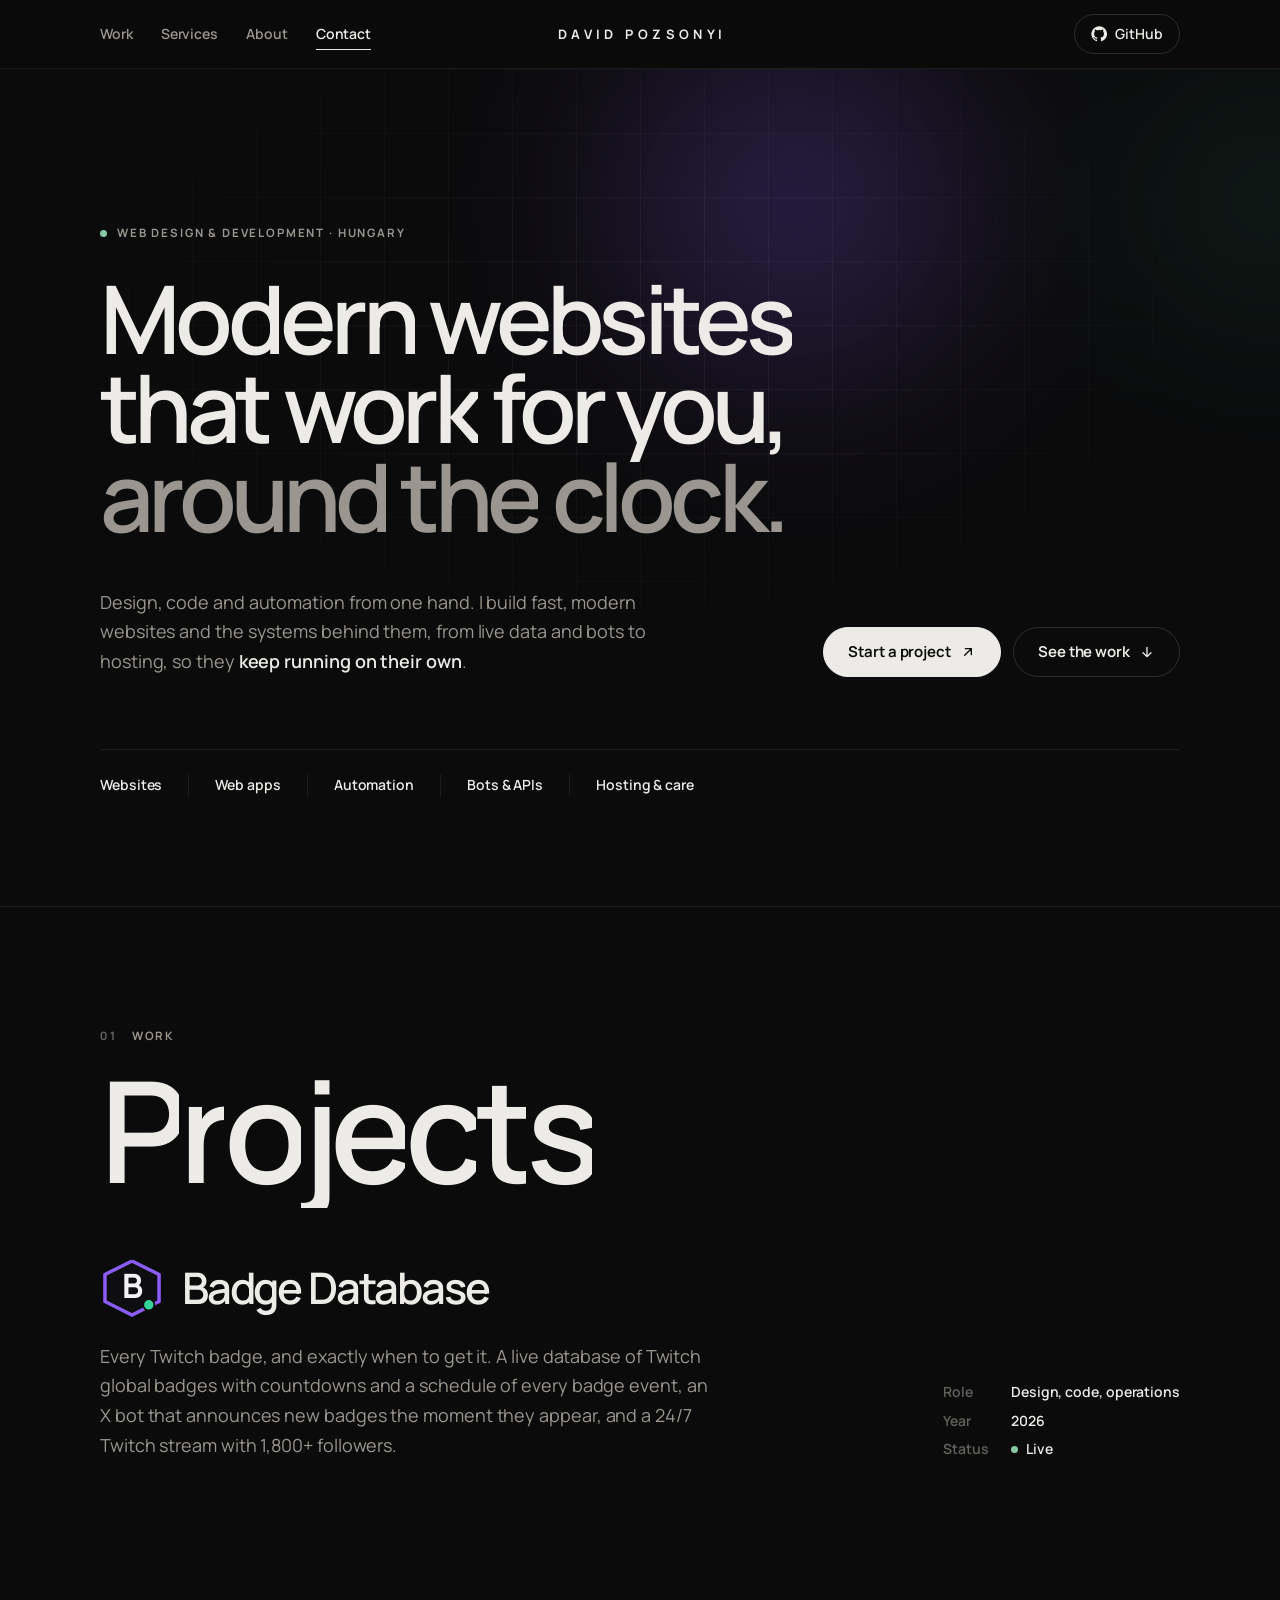
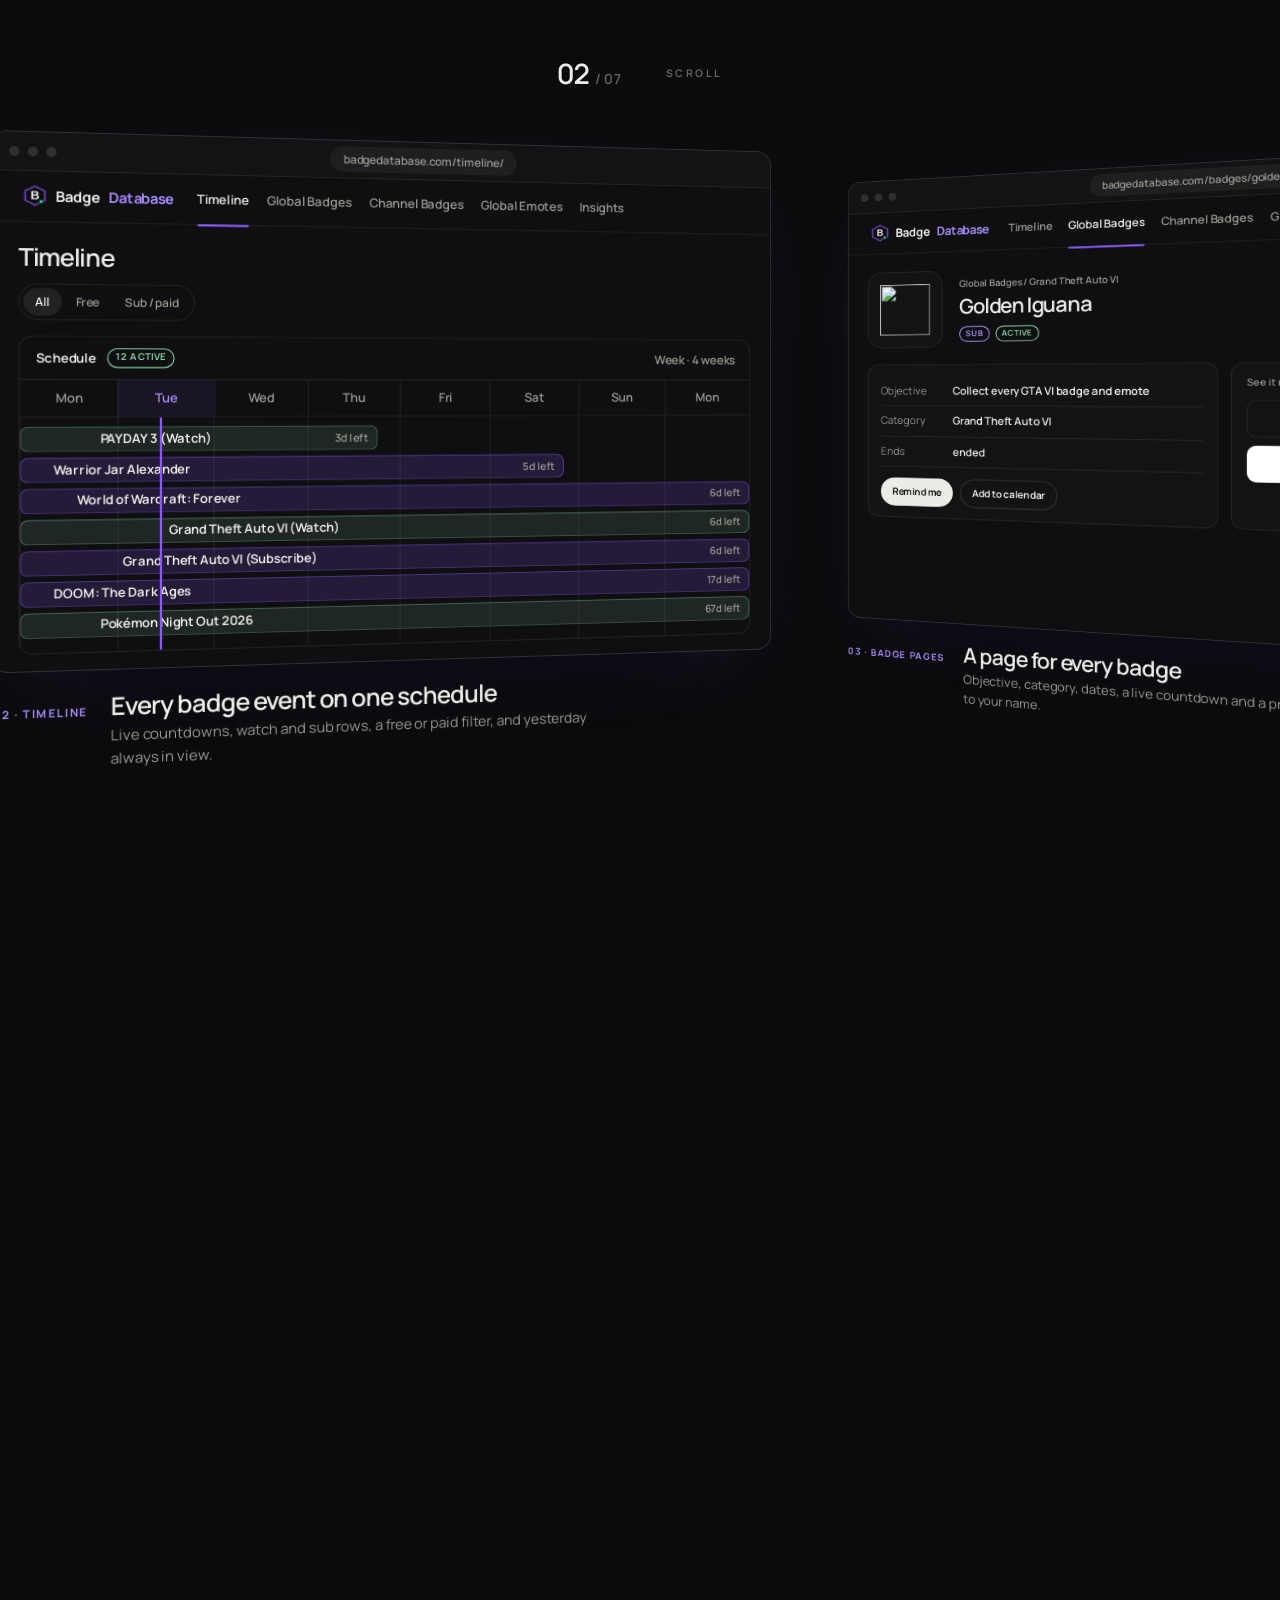
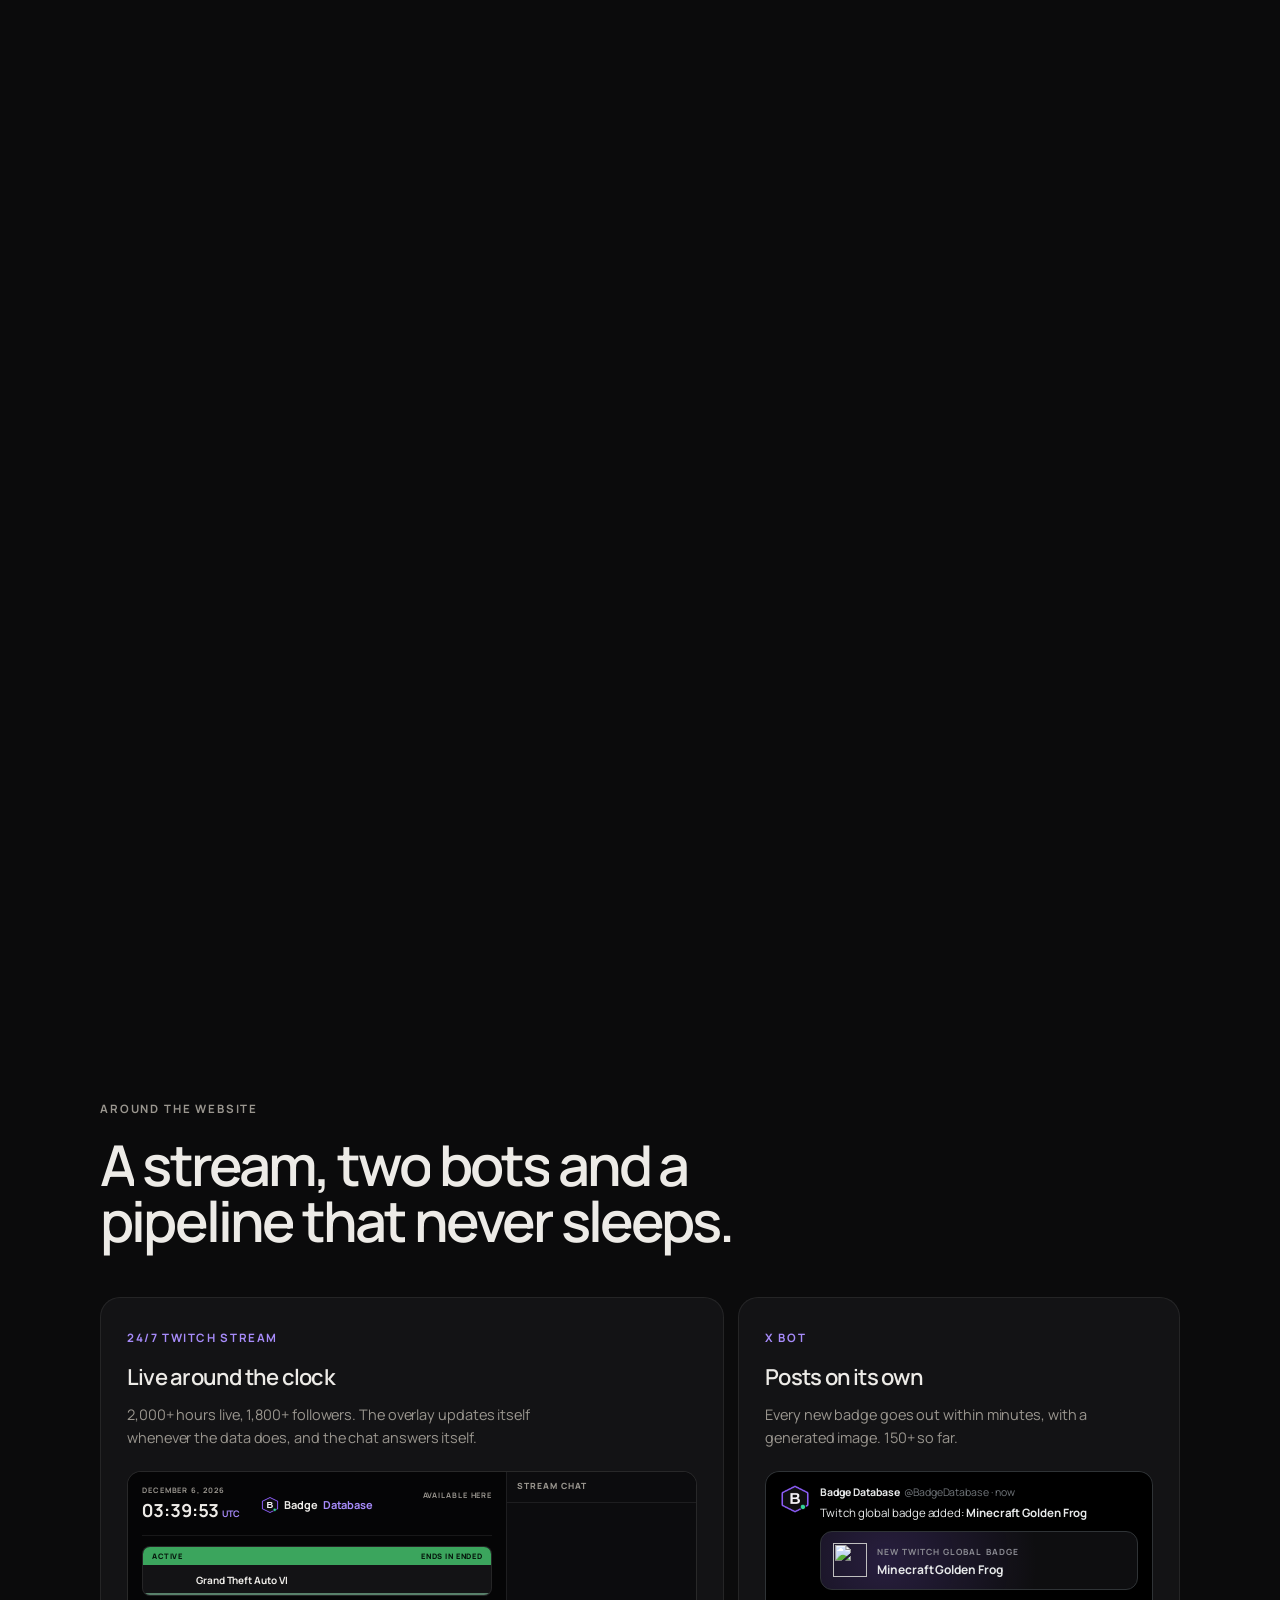
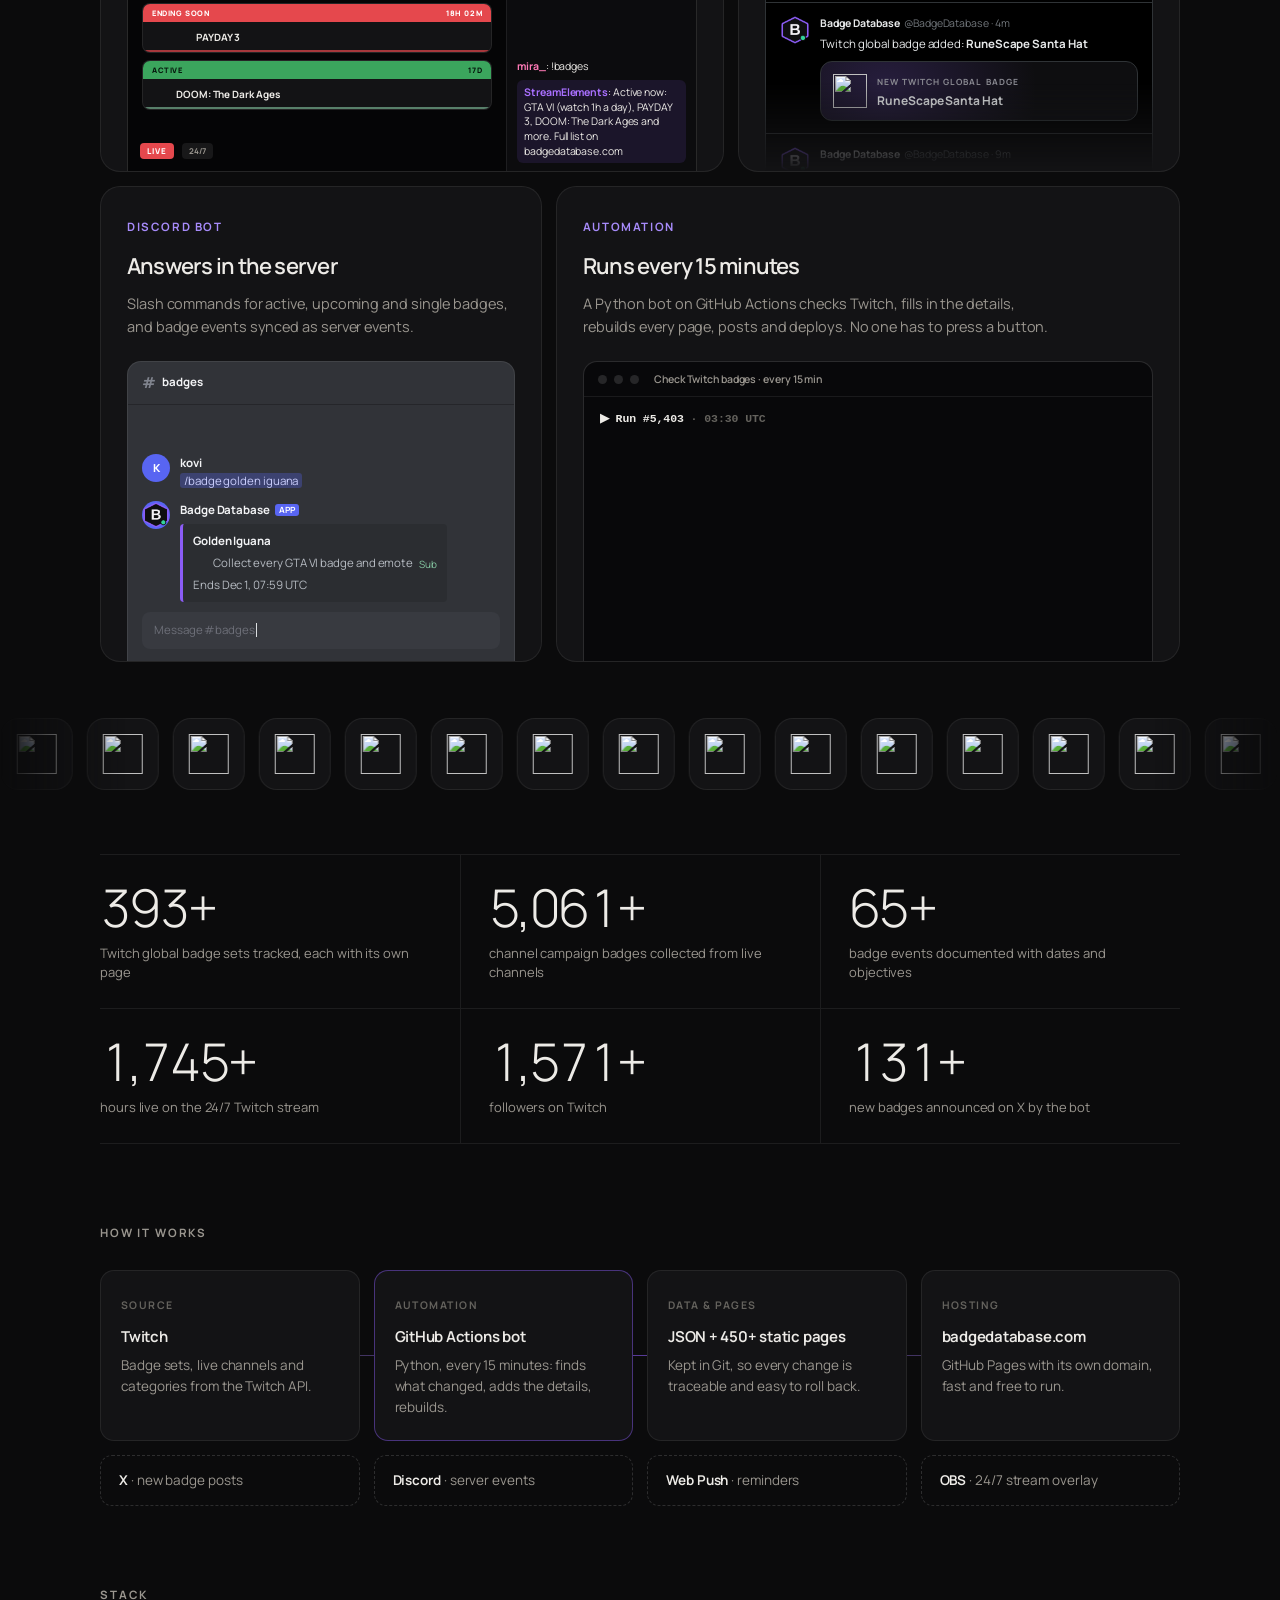
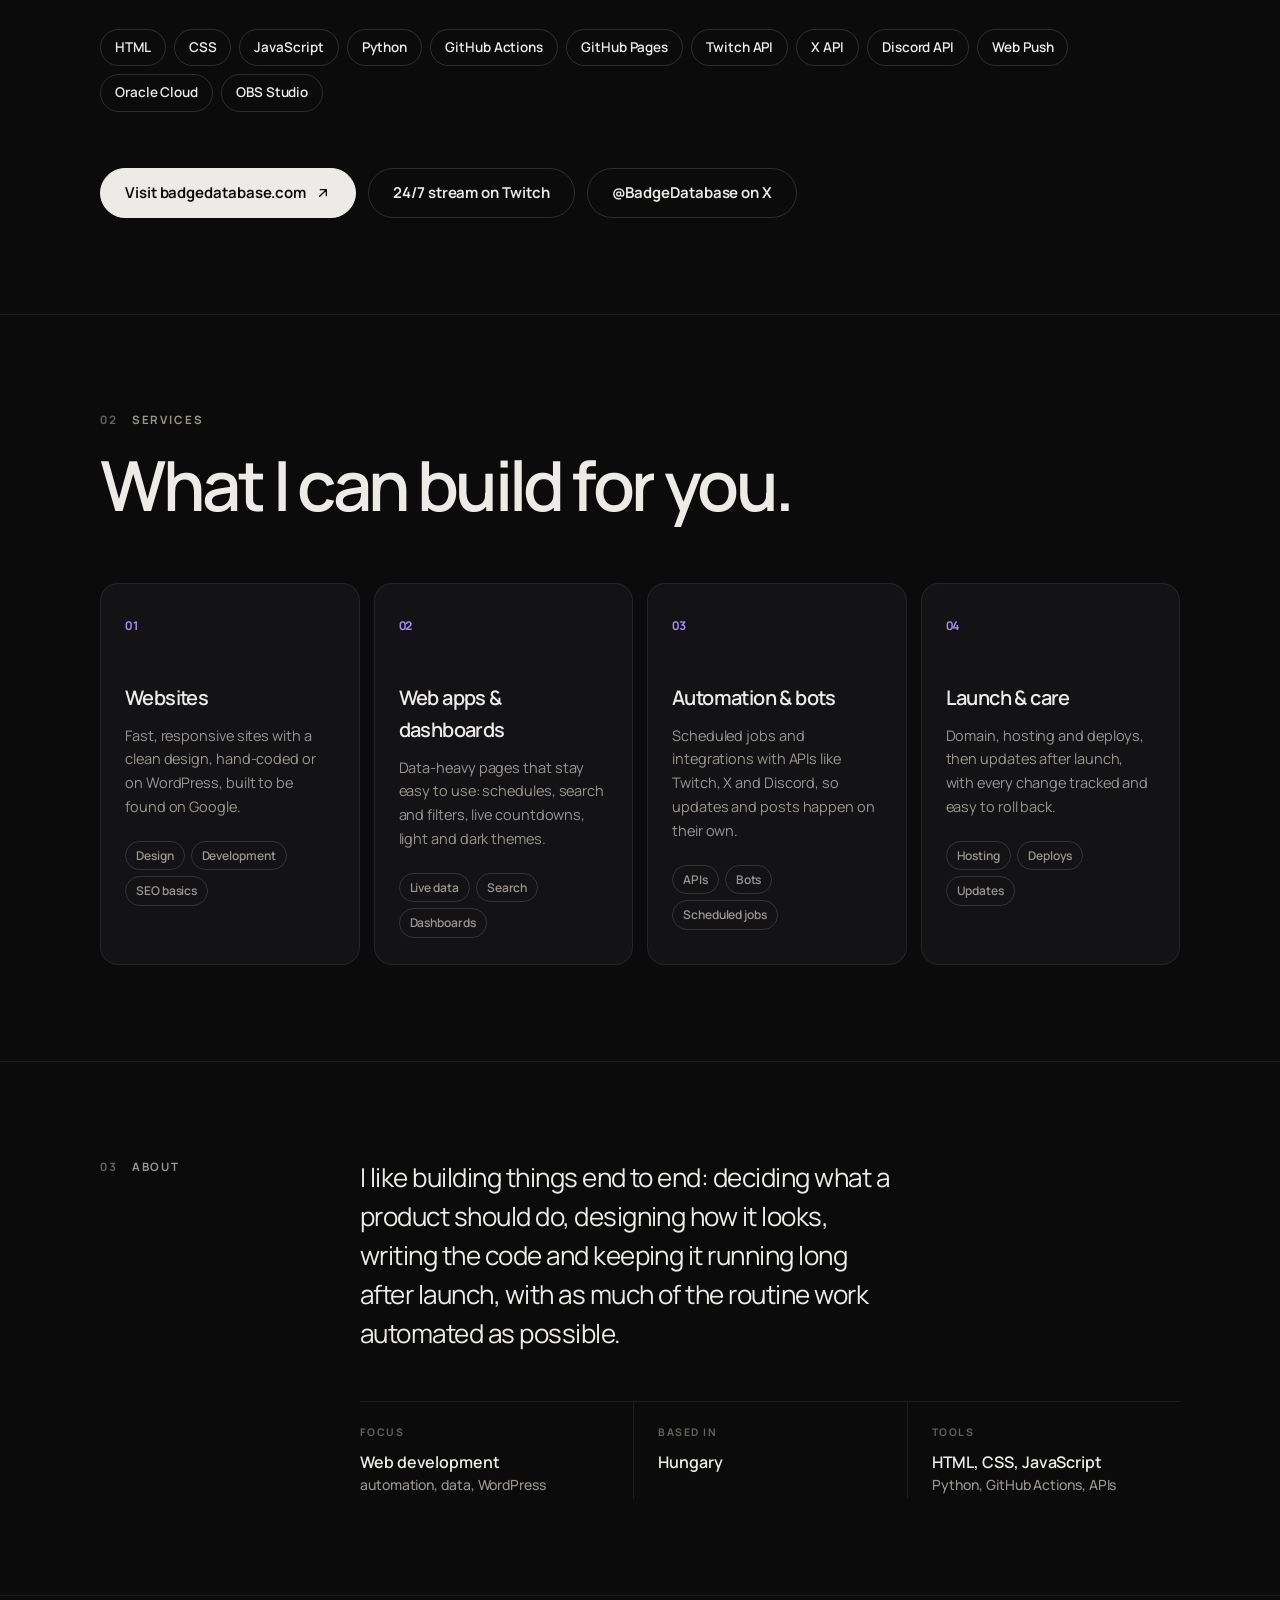
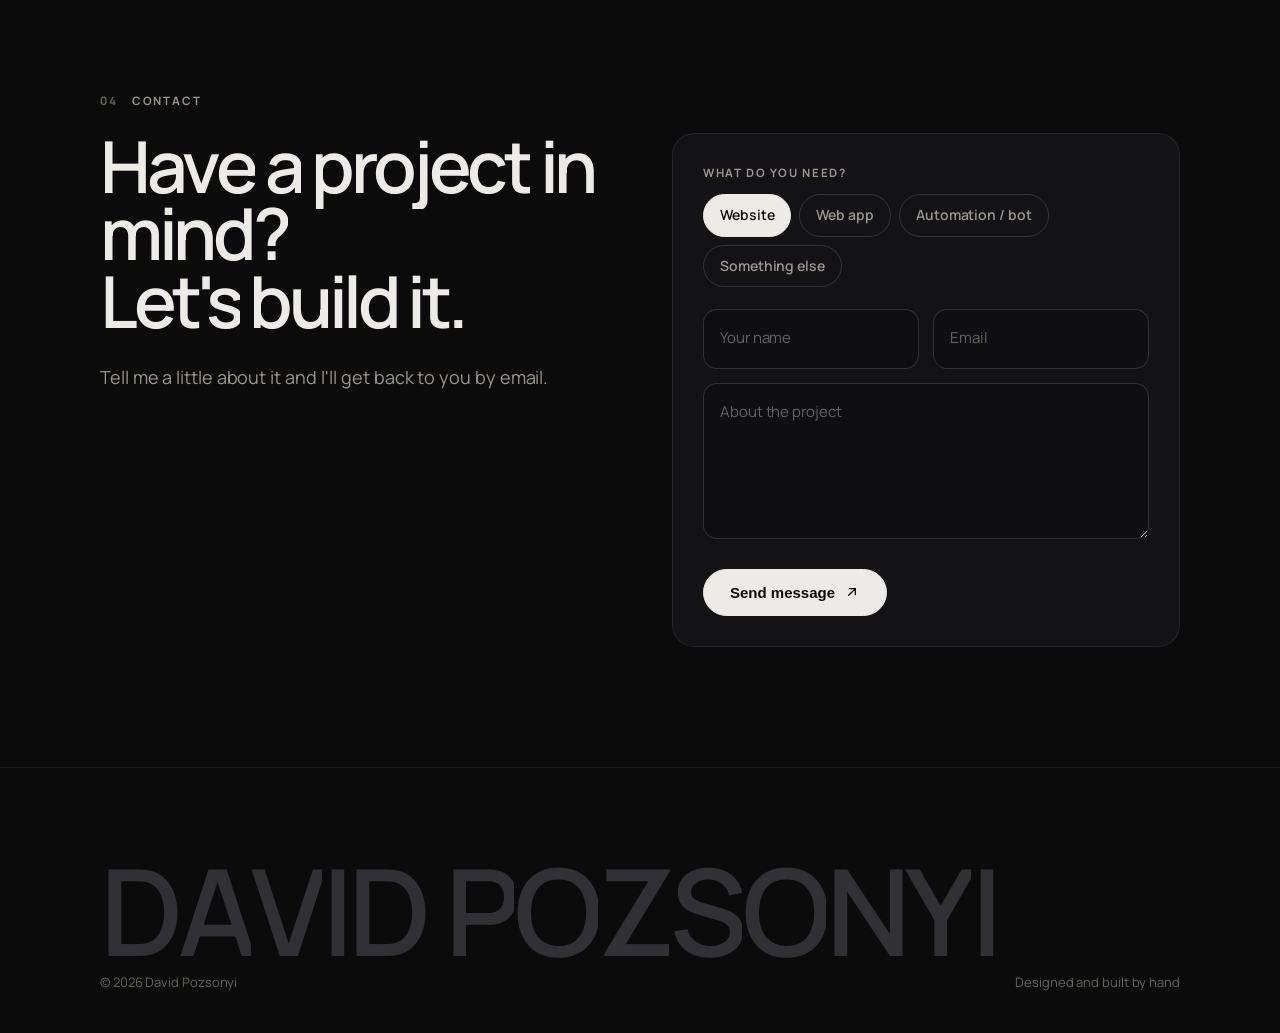
==== commit e2231c16: "Portfolio: contact form, stream/X/Discord/automation demos, Badge Database only under Projects Co-Au" ====
--- a/index.html
+++ b/index.html
@@ -4,7 +4,7 @@
 <meta charset="utf-8">
 <meta name="viewport" content="width=device-width, initial-scale=1">
 <title>David Pozsonyi · Web design &amp; development</title>
-<meta name="description" content="David Pozsonyi builds modern websites, web apps and automations that run on their own. Featured work: Badge Database, a live Twitch badge tracker with an X bot and a 24/7 stream.">
+<meta name="description" content="David Pozsonyi designs and builds modern websites, web apps and automations that keep running on their own.">
 <meta name="theme-color" content="#0B0B0C">
 <meta property="og:title" content="David Pozsonyi · Web design &amp; development">
 <meta property="og:description" content="Modern websites, web apps and automations that run on their own.">
@@ -41,14 +41,14 @@
       <p class="eyebrow rv"><span class="dot"></span>Web design &amp; development · Hungary</p>
       <h1 class="split" data-split="words">Modern websites<br>that work for&nbsp;you,<br><span class="mute">around the clock.</span></h1>
       <div class="hero-row">
-        <p class="lead rv" style="--d:420ms">Design, code and automation from one hand. My own product, <b>Badge Database</b>, updates itself every 15 minutes, posts to X on its own and has streamed live for <b>2,000+ hours</b>.</p>
+        <p class="lead rv" style="--d:420ms">Design, code and automation from one hand. I build fast, modern websites and the systems behind them, from live data and bots to hosting, so they <b>keep running on their own</b>.</p>
         <div class="cta rv" style="--d:520ms">
           <a class="btn mag" href="#contact">Start a project <svg viewBox="0 0 24 24" fill="none" stroke="currentColor" stroke-width="2" stroke-linecap="round" aria-hidden="true"><path d="M7 17 17 7M8 7h9v9"/></svg></a>
           <a class="btn ghost mag" href="#work">See the work <svg viewBox="0 0 24 24" fill="none" stroke="currentColor" stroke-width="2" stroke-linecap="round" aria-hidden="true"><path d="M12 5v14M6 13l6 6 6-6"/></svg></a>
         </div>
       </div>
-      <ul class="proof rv" style="--d:640ms" aria-label="Badge Database in numbers">
-        <li><b>2,000+</b> hours live</li><li><b>1,800+</b> followers</li><li><b>450+</b> pages that update themselves</li><li><b>24/7</b> automated</li>
+      <ul class="proof rv" style="--d:640ms" aria-label="What I do">
+        <li>Websites</li><li>Web apps</li><li>Automation</li><li>Bots &amp; APIs</li><li>Hosting &amp; care</li>
       </ul>
     </div>
   </section>
@@ -279,6 +279,54 @@
       </div>
     </div>
 
+    <div class="wrap">
+      <div class="eco-intro">
+        <p class="label rv">Around the website</p>
+        <h3 class="eco-title split" data-split="words">A stream, two bots and <span class="mute">a pipeline that never sleeps.</span></h3>
+      </div>
+      <div class="eco-grid">
+        <article class="eco eco-stream rv" data-eco="stream">
+          <div class="eco-head"><span class="n">24/7 Twitch stream</span><h3>Live around the clock</h3><p>2,000+ hours live, 1,800+ followers. The overlay updates itself whenever the data does, and the chat answers itself.</p></div>
+          <div class="tw" aria-hidden="true">
+            <div class="tw-video">
+              <div class="tw-ov">
+                <div class="tw-ov-top"><div><small data-date>November 24, 2026</small><b data-clock>12:00:00</b><em>UTC</em></div><div class="tw-brand"><img src="assets/badgedb-logo.svg" alt="">Badge <i>Database</i></div><div class="tw-avail"><small>Available here</small><span><img src="https://static-cdn.jtvnw.net/badges/v1/07fdf1d1-f160-4415-821e-391a90852db6/2" alt=""><img src="https://static-cdn.jtvnw.net/badges/v1/b7974da7-9af4-4ff6-8029-a9ca95b8b037/2" alt=""><img src="https://static-cdn.jtvnw.net/badges/v1/015f3db0-1a3f-4e4a-970d-bea3adb3a331/2" alt=""></span></div></div>
+                <div class="tw-evs">
+                  <div class="tw-ev"><div class="tw-bar">Active<span data-countdown="2026-12-01T07:59:00Z" data-prefix="Ends in ">Ends in 6d</span></div><div class="tw-in"><img src="https://static-cdn.jtvnw.net/badges/v1/07fdf1d1-f160-4415-821e-391a90852db6/2" alt=""><img src="https://static-cdn.jtvnw.net/badges/v1/015f3db0-1a3f-4e4a-970d-bea3adb3a331/2" alt=""><b>Grand Theft Auto VI</b></div><i class="tw-prog"></i></div>
+                  <div class="tw-ev"><div class="tw-bar hot">Ending soon<span>18h 02m</span></div><div class="tw-in"><img src="https://static-cdn.jtvnw.net/badges/v1/e8ff781d-a445-4ed3-9790-9514a2eb45f0/2" alt=""><img src="https://static-cdn.jtvnw.net/badges/v1/8346da26-6494-4edb-945d-63a50a6e416b/2" alt=""><b>PAYDAY 3</b></div><i class="tw-prog"></i></div>
+                  <div class="tw-ev"><div class="tw-bar">Active<span>17d</span></div><div class="tw-in"><img src="https://static-cdn.jtvnw.net/badges/v1/80e404b7-673b-4ca8-ab69-1779f9685eec/2" alt=""><b>DOOM: The Dark Ages</b></div><i class="tw-prog"></i></div>
+                </div>
+              </div>
+              <span class="tw-live">Live</span><span class="tw-up">24/7</span>
+            </div>
+            <div class="tw-chat"><div class="tw-chat-h">Stream chat</div><div class="tw-msgs"></div></div>
+          </div>
+        </article>
+
+        <article class="eco eco-x rv" style="--d:90ms" data-eco="x">
+          <div class="eco-head"><span class="n">X bot</span><h3>Posts on its own</h3><p>Every new badge goes out within minutes, with a generated image. 150+ so far.</p></div>
+          <div class="xfeed" aria-hidden="true"></div>
+        </article>
+
+        <article class="eco eco-dc rv" data-eco="discord">
+          <div class="eco-head"><span class="n">Discord bot</span><h3>Answers in the server</h3><p>Slash commands for active, upcoming and single badges, and badge events synced as server events.</p></div>
+          <div class="dc" aria-hidden="true">
+            <div class="dc-h"><span>#</span>badges</div>
+            <div class="dc-body"></div>
+            <div class="dc-input"><span class="dc-typed"></span><i class="caret"></i></div>
+          </div>
+        </article>
+
+        <article class="eco eco-ci rv" style="--d:90ms" data-eco="ci">
+          <div class="eco-head"><span class="n">Automation</span><h3>Runs every 15 minutes</h3><p>A Python bot on GitHub Actions checks Twitch, fills in the details, rebuilds every page, posts and deploys. No one has to press a button.</p></div>
+          <div class="term" aria-hidden="true">
+            <div class="term-h"><i></i><i></i><i></i><span>Check Twitch badges · every 15 min</span></div>
+            <div class="term-body"></div>
+          </div>
+        </article>
+      </div>
+    </div>
+
     <div class="ribbon" aria-hidden="true"><div class="track" id="ribbon"><div class="row"><span class="tile"><img src="https://static-cdn.jtvnw.net/badges/v1/62c3816a-87d6-4ca0-bce0-fca6bcfa719f/2" alt="" loading="lazy"></span><span class="tile"><img src="https://static-cdn.jtvnw.net/badges/v1/07fdf1d1-f160-4415-821e-391a90852db6/2" alt="" loading="lazy"></span><span class="tile"><img src="https://static-cdn.jtvnw.net/badges/v1/2e7cf17d-12ba-41cd-8f9d-4d96c5f69d45/2" alt="" loading="lazy"></span><span class="tile"><img src="https://static-cdn.jtvnw.net/badges/v1/b8b5b601-d707-41c9-9fb6-9610280285e6/2" alt="" loading="lazy"></span><span class="tile"><img src="https://static-cdn.jtvnw.net/badges/v1/b7974da7-9af4-4ff6-8029-a9ca95b8b037/2" alt="" loading="lazy"></span><span class="tile"><img src="https://static-cdn.jtvnw.net/badges/v1/7498db8a-8085-4262-ac9c-b2d13591b75f/2" alt="" loading="lazy"></span><span class="tile"><img src="https://static-cdn.jtvnw.net/badges/v1/015f3db0-1a3f-4e4a-970d-bea3adb3a331/2" alt="" loading="lazy"></span><span class="tile"><img src="https://static-cdn.jtvnw.net/badges/v1/1c51d343-754e-4fee-a717-ec95cafb5482/2" alt="" loading="lazy"></span><span class="tile"><img src="https://static-cdn.jtvnw.net/badges/v1/2acfc5b8-7907-4b05-9b30-e211a93ffc63/2" alt="" loading="lazy"></span><span class="tile"><img src="https://static-cdn.jtvnw.net/badges/v1/c7b8fc7d-7ebd-46e1-8f57-cc58ce51a9d1/2" alt="" loading="lazy"></span><span class="tile"><img src="https://static-cdn.jtvnw.net/badges/v1/2bee9264-647c-4bdc-921f-cb5e651b1c64/2" alt="" loading="lazy"></span><span class="tile"><img src="https://static-cdn.jtvnw.net/badges/v1/bf75cdff-7b3a-4ba6-a1d5-e00563b9877e/2" alt="" loading="lazy"></span><span class="tile"><img src="https://static-cdn.jtvnw.net/badges/v1/8b5bf6d2-3f89-4c24-a6c2-c5eda04ce1e6/2" alt="" loading="lazy"></span><span class="tile"><img src="https://static-cdn.jtvnw.net/badges/v1/95507c79-f87e-4a0d-9940-92af830b3b36/2" alt="" loading="lazy"></span><span class="tile"><img src="https://static-cdn.jtvnw.net/badges/v1/8d2de51b-76ac-4680-89c8-89e710663b09/2" alt="" loading="lazy"></span><span class="tile"><img src="https://static-cdn.jtvnw.net/badges/v1/f7d0e088-2870-4b20-93e8-ab0fedfe50e4/2" alt="" loading="lazy"></span><span class="tile"><img src="https://static-cdn.jtvnw.net/badges/v1/d2adf631-2045-4246-9c34-201487e809ae/2" alt="" loading="lazy"></span><span class="tile"><img src="https://static-cdn.jtvnw.net/badges/v1/80e404b7-673b-4ca8-ab69-1779f9685eec/2" alt="" loading="lazy"></span><span class="tile"><img src="https://static-cdn.jtvnw.net/badges/v1/e8ff781d-a445-4ed3-9790-9514a2eb45f0/2" alt="" loading="lazy"></span><span class="tile"><img src="https://static-cdn.jtvnw.net/badges/v1/1495822f-a2a6-46f7-8e0b-48db278621d9/2" alt="" loading="lazy"></span><span class="tile"><img src="https://static-cdn.jtvnw.net/badges/v1/8346da26-6494-4edb-945d-63a50a6e416b/2" alt="" loading="lazy"></span><span class="tile"><img src="https://static-cdn.jtvnw.net/badges/v1/a1bf84a7-cebc-496b-acf2-411938b18d9f/2" alt="" loading="lazy"></span><span class="tile"><img src="https://static-cdn.jtvnw.net/badges/v1/a080167b-6264-404b-b9b1-e5a68348299f/2" alt="" loading="lazy"></span><span class="tile"><img src="https://static-cdn.jtvnw.net/badges/v1/8dfb6f30-1ec1-497a-91e4-028a704b4f57/2" alt="" loading="lazy"></span><span class="tile"><img src="https://static-cdn.jtvnw.net/badges/v1/59d5bb2e-0d62-4116-a6bc-79cd5afe9246/2" alt="" loading="lazy"></span><span class="tile"><img src="https://static-cdn.jtvnw.net/badges/v1/602335f3-4d73-40f9-b8e2-5c5e25f32d62/2" alt="" loading="lazy"></span><span class="tile"><img src="https://static-cdn.jtvnw.net/badges/v1/ddfbf317-aa77-482e-a99d-eb975deb2fe7/2" alt="" loading="lazy"></span><span class="tile"><img src="https://static-cdn.jtvnw.net/badges/v1/f68e567f-67cf-4d4a-8c3e-a0dcee42f095/2" alt="" loading="lazy"></span><span class="tile"><img src="https://static-cdn.jtvnw.net/badges/v1/1b9b6fbf-9100-4b2c-9bdf-8be0f1456ff9/2" alt="" loading="lazy"></span></div><div class="row"><span class="tile"><img src="https://static-cdn.jtvnw.net/badges/v1/62c3816a-87d6-4ca0-bce0-fca6bcfa719f/2" alt="" loading="lazy"></span><span class="tile"><img src="https://static-cdn.jtvnw.net/badges/v1/07fdf1d1-f160-4415-821e-391a90852db6/2" alt="" loading="lazy"></span><span class="tile"><img src="https://static-cdn.jtvnw.net/badges/v1/2e7cf17d-12ba-41cd-8f9d-4d96c5f69d45/2" alt="" loading="lazy"></span><span class="tile"><img src="https://static-cdn.jtvnw.net/badges/v1/b8b5b601-d707-41c9-9fb6-9610280285e6/2" alt="" loading="lazy"></span><span class="tile"><img src="https://static-cdn.jtvnw.net/badges/v1/b7974da7-9af4-4ff6-8029-a9ca95b8b037/2" alt="" loading="lazy"></span><span class="tile"><img src="https://static-cdn.jtvnw.net/badges/v1/7498db8a-8085-4262-ac9c-b2d13591b75f/2" alt="" loading="lazy"></span><span class="tile"><img src="https://static-cdn.jtvnw.net/badges/v1/015f3db0-1a3f-4e4a-970d-bea3adb3a331/2" alt="" loading="lazy"></span><span class="tile"><img src="https://static-cdn.jtvnw.net/badges/v1/1c51d343-754e-4fee-a717-ec95cafb5482/2" alt="" loading="lazy"></span><span class="tile"><img src="https://static-cdn.jtvnw.net/badges/v1/2acfc5b8-7907-4b05-9b30-e211a93ffc63/2" alt="" loading="lazy"></span><span class="tile"><img src="https://static-cdn.jtvnw.net/badges/v1/c7b8fc7d-7ebd-46e1-8f57-cc58ce51a9d1/2" alt="" loading="lazy"></span><span class="tile"><img src="https://static-cdn.jtvnw.net/badges/v1/2bee9264-647c-4bdc-921f-cb5e651b1c64/2" alt="" loading="lazy"></span><span class="tile"><img src="https://static-cdn.jtvnw.net/badges/v1/bf75cdff-7b3a-4ba6-a1d5-e00563b9877e/2" alt="" loading="lazy"></span><span class="tile"><img src="https://static-cdn.jtvnw.net/badges/v1/8b5bf6d2-3f89-4c24-a6c2-c5eda04ce1e6/2" alt="" loading="lazy"></span><span class="tile"><img src="https://static-cdn.jtvnw.net/badges/v1/95507c79-f87e-4a0d-9940-92af830b3b36/2" alt="" loading="lazy"></span><span class="tile"><img src="https://static-cdn.jtvnw.net/badges/v1/8d2de51b-76ac-4680-89c8-89e710663b09/2" alt="" loading="lazy"></span><span class="tile"><img src="https://static-cdn.jtvnw.net/badges/v1/f7d0e088-2870-4b20-93e8-ab0fedfe50e4/2" alt="" loading="lazy"></span><span class="tile"><img src="https://static-cdn.jtvnw.net/badges/v1/d2adf631-2045-4246-9c34-201487e809ae/2" alt="" loading="lazy"></span><span class="tile"><img src="https://static-cdn.jtvnw.net/badges/v1/80e404b7-673b-4ca8-ab69-1779f9685eec/2" alt="" loading="lazy"></span><span class="tile"><img src="https://static-cdn.jtvnw.net/badges/v1/e8ff781d-a445-4ed3-9790-9514a2eb45f0/2" alt="" loading="lazy"></span><span class="tile"><img src="https://static-cdn.jtvnw.net/badges/v1/1495822f-a2a6-46f7-8e0b-48db278621d9/2" alt="" loading="lazy"></span><span class="tile"><img src="https://static-cdn.jtvnw.net/badges/v1/8346da26-6494-4edb-945d-63a50a6e416b/2" alt="" loading="lazy"></span><span class="tile"><img src="https://static-cdn.jtvnw.net/badges/v1/a1bf84a7-cebc-496b-acf2-411938b18d9f/2" alt="" loading="lazy"></span><span class="tile"><img src="https://static-cdn.jtvnw.net/badges/v1/a080167b-6264-404b-b9b1-e5a68348299f/2" alt="" loading="lazy"></span><span class="tile"><img src="https://static-cdn.jtvnw.net/badges/v1/8dfb6f30-1ec1-497a-91e4-028a704b4f57/2" alt="" loading="lazy"></span><span class="tile"><img src="https://static-cdn.jtvnw.net/badges/v1/59d5bb2e-0d62-4116-a6bc-79cd5afe9246/2" alt="" loading="lazy"></span><span class="tile"><img src="https://static-cdn.jtvnw.net/badges/v1/602335f3-4d73-40f9-b8e2-5c5e25f32d62/2" alt="" loading="lazy"></span><span class="tile"><img src="https://static-cdn.jtvnw.net/badges/v1/ddfbf317-aa77-482e-a99d-eb975deb2fe7/2" alt="" loading="lazy"></span><span class="tile"><img src="https://static-cdn.jtvnw.net/badges/v1/f68e567f-67cf-4d4a-8c3e-a0dcee42f095/2" alt="" loading="lazy"></span><span class="tile"><img src="https://static-cdn.jtvnw.net/badges/v1/1b9b6fbf-9100-4b2c-9bdf-8be0f1456ff9/2" alt="" loading="lazy"></span></div></div></div>
 
     <div class="wrap">
@@ -342,11 +390,11 @@
     <div class="wrap sec-head">
       <p class="label rv"><i>03</i>About</p>
       <div>
-        <p class="lead big-lead rv">I like building things end to end: deciding what a product should do, designing how it looks, writing the code and keeping it running. Badge Database started as a side project and grew into a website, a bot and a 24/7 stream that run on their own.</p>
+        <p class="lead big-lead rv">I like building things end to end: deciding what a product should do, designing how it looks, writing the code and keeping it running long after launch, with as much of the routine work automated as possible.</p>
         <dl class="facts rv" style="--d:90ms">
           <div><dt>Focus</dt><dd>Web development<span>automation, data, WordPress</span></dd></div>
           <div><dt>Based in</dt><dd>Hungary</dd></div>
-          <div><dt>Featured</dt><dd>Badge Database<span>website, X bot and 24/7 stream</span></dd></div>
+          <div><dt>Tools</dt><dd>HTML, CSS, JavaScript<span>Python, GitHub Actions, APIs</span></dd></div>
         </dl>
       </div>
     </div>
@@ -356,10 +404,32 @@
   <section class="sec contact" id="contact">
     <div class="wrap">
       <p class="label rv"><i>04</i>Contact</p>
-      <h2 class="cta-title split" data-split="words">Have a project in mind?<br><span class="mute">Let's build it.</span></h2>
-      <div class="cta rv" style="--d:200ms">
-        <a class="btn mag big-btn" href="https://github.com/davidpzsny" target="_blank" rel="noopener">Get in touch on GitHub <svg viewBox="0 0 24 24" fill="none" stroke="currentColor" stroke-width="2" stroke-linecap="round" aria-hidden="true"><path d="M7 17 17 7M8 7h9v9"/></svg></a>
-        <a class="btn ghost mag" href="https://badgedatabase.com" target="_blank" rel="noopener">badgedatabase.com <svg viewBox="0 0 24 24" fill="none" stroke="currentColor" stroke-width="2" stroke-linecap="round" aria-hidden="true"><path d="M7 17 17 7M8 7h9v9"/></svg></a>
+      <div class="contact-grid">
+        <div>
+          <h2 class="cta-title split" data-split="words">Have a project in mind?<br><span class="mute">Let's build it.</span></h2>
+          <p class="lead rv" style="--d:200ms">Tell me a little about it and I'll get back to you by email.</p>
+        </div>
+        <form class="form rv" style="--d:120ms" id="contactForm" novalidate data-endpoint="">
+          <fieldset class="f-types">
+            <legend>What do you need?</legend>
+            <label><input type="radio" name="type" value="Website" checked><span>Website</span></label>
+            <label><input type="radio" name="type" value="Web app"><span>Web app</span></label>
+            <label><input type="radio" name="type" value="Automation / bot"><span>Automation / bot</span></label>
+            <label><input type="radio" name="type" value="Something else"><span>Something else</span></label>
+          </fieldset>
+          <div class="f-row">
+            <label class="f-field"><input name="name" type="text" autocomplete="name" required placeholder=" "><span>Your name</span></label>
+            <label class="f-field"><input name="email" type="email" autocomplete="email" required placeholder=" "><span>Email</span></label>
+          </div>
+          <label class="f-field"><textarea name="message" rows="5" required placeholder=" "></textarea><span>About the project</span></label>
+          <input type="hidden" name="_subject" value="New project inquiry from the portfolio">
+          <input class="f-hp" type="text" name="_gotcha" tabindex="-1" autocomplete="off" aria-hidden="true">
+          <div class="f-foot">
+            <button class="btn mag f-send" type="submit"><span class="f-label">Send message</span><svg viewBox="0 0 24 24" fill="none" stroke="currentColor" stroke-width="2" stroke-linecap="round" aria-hidden="true"><path d="M7 17 17 7M8 7h9v9"/></svg></button>
+            <p class="f-note" role="status" aria-live="polite"></p>
+          </div>
+          <div class="f-done" aria-hidden="true"><svg viewBox="0 0 52 52"><circle cx="26" cy="26" r="24"/><path d="M15 27l7 7 15-16"/></svg><b>Thanks, your message is on its way.</b><span>I'll reply to the email address you gave.</span></div>
+        </form>
       </div>
     </div>
   </section>
@@ -369,9 +439,10 @@
   <div class="wrap giant-wrap"><div class="giant split" data-split="chars" aria-hidden="true">David Pozsonyi</div></div>
   <div class="wrap foot-row">
     <span>© 2026 David Pozsonyi</span>
-    <span>Designed and built by hand · <a href="https://badgedatabase.com" target="_blank" rel="noopener">badgedatabase.com</a></span>
+    <span>Designed and built by hand</span>
   </div>
 </footer>
 <script src="assets/motion.js" defer></script>
+<script src="assets/eco.js" defer></script>
 </body>
 </html>
--- a/assets/style.css
+++ b/assets/style.css
@@ -526,3 +526,131 @@
   html:not(.anim) .g-track{padding:0 20px}
 }
 @media (prefers-reduced-motion:reduce){ .glow i{transition:none;animation:none} }
+
+/* ===================================================================================
+   v5: the system around the site (stream, X bot, Discord bot, automation) and the contact form
+   =================================================================================== */
+.proof li{font-weight:600;color:var(--text)}
+.eco-intro{margin-top:120px}
+.eco-title{margin-top:18px;font-size:clamp(32px,4.4vw,60px);font-weight:600;letter-spacing:-.05em;line-height:1;max-width:20ch}
+.eco-grid{display:grid;grid-template-columns:repeat(12,minmax(0,1fr));gap:14px;margin-top:48px}
+.eco{position:relative;overflow:hidden;display:flex;flex-direction:column;border-radius:20px;border:1px solid var(--line);background:var(--panel);padding:26px 26px 0}
+.eco-stream{grid-column:span 7}.eco-x{grid-column:span 5}.eco-dc{grid-column:span 5}.eco-ci{grid-column:span 7}
+.eco-head .n{font-size:11.5px;font-weight:700;letter-spacing:.14em;text-transform:uppercase;color:var(--purple-2)}
+.eco-head h3{margin-top:10px;font-size:22px;font-weight:600;letter-spacing:-.035em}
+.eco-head p{margin-top:8px;color:var(--muted);font-size:14.5px;line-height:1.6;max-width:52ch}
+.eco > :last-child{margin-top:22px}
+
+/* stream: player + chat */
+.tw{display:grid;grid-template-columns:minmax(0,1fr) 190px;height:300px;border:1px solid var(--line-2);border-bottom:0;border-radius:14px 14px 0 0;overflow:hidden;background:#050506}
+.tw-video{position:relative;overflow:hidden;background:#050506}
+.tw-ov{position:absolute;inset:0;padding:12px 14px;font-size:10px}
+.tw-ov-top{display:grid;grid-template-columns:1fr auto 1fr;align-items:center;gap:10px;padding-bottom:10px;border-bottom:1px solid var(--line)}
+.tw-ov-top small{display:block;font-size:7.5px;font-weight:700;letter-spacing:.12em;text-transform:uppercase;color:var(--muted)}
+.tw-ov-top b{font-size:18px;font-weight:700;font-variant-numeric:tabular-nums}.tw-ov-top em{font-style:normal;margin-left:3px;color:var(--purple-2);font-weight:700;font-size:9px}
+.tw-brand{display:flex;align-items:center;gap:5px;font-weight:700;font-size:11px}.tw-brand img{width:18px;height:18px}.tw-brand i{font-style:normal;color:var(--purple-2)}
+.tw-avail{justify-self:end;text-align:right}.tw-avail span{display:flex;gap:3px;margin-top:3px;justify-content:flex-end}.tw-avail img{width:16px;height:16px}
+.tw-evs{display:grid;gap:7px;margin-top:10px}
+.tw-ev{position:relative;border:1px solid var(--line);border-radius:8px;overflow:hidden;background:var(--panel)}
+.tw-bar{display:flex;justify-content:space-between;padding:3px 9px;background:#3ba55d;color:#06160c;font-weight:800;font-size:7.5px;letter-spacing:.08em;text-transform:uppercase}
+.tw-bar.hot{background:#e5484d;color:#fff;animation:hot 1.4s ease-in-out infinite}
+@keyframes hot{50%{background:#b8343a}}
+.tw-in{display:flex;align-items:center;gap:4px;padding:7px 9px}.tw-in img{width:16px;height:16px}.tw-in b{margin-left:4px;font-size:10px}
+.tw-prog{position:absolute;left:0;bottom:0;height:2px;width:100%;background:rgba(134,201,163,.6);transform-origin:0 50%;animation:prog 9s linear infinite}
+.tw-ev:nth-child(2) .tw-prog{background:rgba(229,72,77,.7);animation-duration:6s}.tw-ev:nth-child(3) .tw-prog{animation-duration:14s}
+@keyframes prog{from{transform:scaleX(1)}to{transform:scaleX(0)}}
+.tw-live{position:absolute;left:12px;bottom:12px;padding:2px 7px;border-radius:4px;background:#e5484d;color:#fff;font-size:8px;font-weight:800;letter-spacing:.12em;text-transform:uppercase;box-shadow:0 0 0 0 rgba(229,72,77,.6);animation:live 2s infinite}
+@keyframes live{0%{box-shadow:0 0 0 0 rgba(229,72,77,.55)}70%{box-shadow:0 0 0 8px rgba(229,72,77,0)}100%{box-shadow:0 0 0 0 rgba(229,72,77,0)}}
+.tw-up{position:absolute;left:54px;bottom:12px;padding:2px 7px;border-radius:4px;background:rgba(255,255,255,.08);font-size:8px;font-weight:700;color:var(--muted)}
+.tw-chat{display:flex;flex-direction:column;border-left:1px solid var(--line);background:#0c0c0e;min-height:0}
+.tw-chat-h{padding:8px 10px;border-bottom:1px solid var(--line);font-size:8.5px;font-weight:800;letter-spacing:.12em;text-transform:uppercase;color:var(--muted)}
+.tw-msgs{flex:1;display:flex;flex-direction:column;justify-content:flex-end;gap:6px;padding:8px 10px;overflow:hidden;font-size:10.5px;line-height:1.4;
+  -webkit-mask-image:linear-gradient(transparent,#000 30%);mask-image:linear-gradient(transparent,#000 30%)}
+.tw-msgs p{animation:msgIn .35s cubic-bezier(.2,.7,.2,1)}
+.tw-msgs b{font-weight:700}
+.tw-msgs .bot{padding:5px 7px;border-radius:6px;background:rgba(139,92,246,.12)}
+@keyframes msgIn{from{opacity:0;transform:translateY(8px)}to{opacity:1;transform:none}}
+
+/* X feed */
+.xfeed{position:relative;height:300px;overflow:hidden;border:1px solid #2f3336;border-bottom:0;border-radius:14px 14px 0 0;background:#000;
+  -webkit-mask-image:linear-gradient(#000 70%,transparent);mask-image:linear-gradient(#000 70%,transparent)}
+.xp{display:flex;gap:10px;padding:12px 14px;border-bottom:1px solid #2f3336;color:#e7e9ea;font-size:11.5px;animation:xIn .7s cubic-bezier(.2,.7,.2,1)}
+.xp > img{width:30px;height:30px;border-radius:50%;flex:none}
+.xp-m{min-width:0;flex:1}
+.xp-h{color:#71767b;font-size:10.5px}.xp-h b{color:#e7e9ea;margin-right:4px}
+.xp-t{margin-top:3px}
+.xp-card{display:flex;align-items:center;gap:10px;margin-top:8px;padding:10px 12px;border:1px solid #2f3336;border-radius:12px;background:radial-gradient(circle at 20% 50%,rgba(139,92,246,.2),transparent 60%),#0e0e10}
+.xp-card img{width:34px;height:34px}.xp-card b{display:block;font-size:12px}.xp-card small{color:#8b8b93;font-size:8.5px;font-weight:700;letter-spacing:.12em;text-transform:uppercase}
+@keyframes xIn{from{opacity:0;transform:translateY(-40px)}to{opacity:1;transform:none}}
+
+/* Discord */
+.dc{display:flex;flex-direction:column;height:300px;border:1px solid rgba(255,255,255,.08);border-bottom:0;border-radius:14px 14px 0 0;background:#313338;color:#dbdee1;overflow:hidden;font-size:11.5px}
+.dc-h{display:flex;align-items:center;gap:6px;padding:9px 14px;border-bottom:1px solid rgba(0,0,0,.25);font-weight:700;color:#f2f3f5}.dc-h span{color:#80848e;font-size:15px}
+.dc-body{flex:1;display:flex;flex-direction:column;justify-content:flex-end;gap:10px;padding:10px 14px;overflow:hidden}
+.dc-m{display:flex;gap:10px;animation:msgIn .35s cubic-bezier(.2,.7,.2,1)}
+.dc-av{width:28px;height:28px;border-radius:50%;flex:none;display:grid;place-items:center;background:#5865f2;color:#fff;font-weight:800;font-size:11px}
+.dc-av img{width:28px;height:28px;border-radius:50%}
+.dc-n{font-weight:700;color:#f2f3f5}.dc-n i{font-style:normal;margin-left:5px;padding:0 4px;border-radius:3px;background:#5865f2;color:#fff;font-size:8.5px;font-weight:700;vertical-align:1px}
+.dc-cmd{color:#c9cdfb;background:rgba(88,101,242,.3);padding:0 4px;border-radius:3px}
+.dc-embed{margin-top:5px;padding:8px 10px;border-left:3px solid #8b5cf6;border-radius:4px;background:#2b2d31}
+.dc-embed b{display:block;color:#f2f3f5;margin-bottom:4px}
+.dc-embed div{display:flex;align-items:center;gap:6px;margin-top:3px;color:#b5bac1}.dc-embed img{width:14px;height:14px}.dc-embed em{font-style:normal;margin-left:auto;color:#86c9a3;font-size:10px}
+.dc-input{display:flex;align-items:center;margin:0 14px 12px;padding:9px 12px;border-radius:8px;background:#383a40;color:#dbdee1;min-height:34px}
+.dc-input .dc-typed:empty::before{content:"Message #badges";color:#6d6f78}
+.caret{display:inline-block;width:1px;height:14px;margin-left:1px;background:#dbdee1;animation:blink 1s steps(1) infinite}
+@keyframes blink{50%{opacity:0}}
+
+/* terminal */
+.term{height:300px;display:flex;flex-direction:column;border:1px solid var(--line-2);border-bottom:0;border-radius:14px 14px 0 0;background:#08080a;overflow:hidden}
+.term-h{display:flex;align-items:center;gap:7px;padding:9px 14px;border-bottom:1px solid var(--line);font-size:10.5px;color:var(--muted);font-weight:600}
+.term-h i{width:9px;height:9px;border-radius:50%;background:rgba(255,255,255,.12)}.term-h span{margin-left:8px}
+.term-body{flex:1;padding:12px 16px;font-family:ui-monospace,SFMono-Regular,Menlo,Consolas,monospace;font-size:11.5px;line-height:1.75;color:#c9c6c0;overflow:hidden}
+.term-body p{white-space:nowrap;overflow:hidden;text-overflow:ellipsis;animation:msgIn .3s ease}
+.term-body .ok{color:#86c9a3}.term-body .add{color:#c4b5fd}.term-body .dim{color:var(--dim)}.term-body .head{color:var(--text);font-weight:700}
+
+/* ---------- contact form ---------- */
+.contact-grid{display:grid;grid-template-columns:minmax(0,1fr) minmax(0,1fr);gap:64px;align-items:start;margin-top:22px}
+.contact .cta-title{margin-top:0;font-size:clamp(42px,5.6vw,88px)}
+.contact-grid .lead{margin-top:28px}
+.form{position:relative;padding:30px;border-radius:22px;border:1px solid var(--line);background:var(--panel);overflow:hidden}
+.f-types{border:0;display:flex;flex-wrap:wrap;gap:8px}
+.f-types legend{font-size:11.5px;font-weight:700;letter-spacing:.14em;text-transform:uppercase;color:var(--muted);margin-bottom:12px}
+.f-types label{cursor:pointer}
+.f-types input{position:absolute;opacity:0;pointer-events:none}
+.f-types span{display:inline-block;padding:9px 16px;border-radius:999px;border:1px solid var(--line-2);font-size:14px;font-weight:600;color:var(--muted);transition:all .2s}
+.f-types label:hover span{color:var(--text);border-color:var(--text)}
+.f-types input:checked + span{background:var(--text);color:var(--bg);border-color:var(--text)}
+.f-types input:focus-visible + span{outline:2px solid var(--purple-2);outline-offset:2px}
+.f-row{display:grid;grid-template-columns:1fr 1fr;gap:14px;margin-top:22px}
+.f-field{position:relative;display:block;margin-top:14px}
+.f-row .f-field{margin-top:0}
+.f-field input,.f-field textarea{width:100%;padding:24px 16px 10px;border-radius:14px;border:1px solid var(--line-2);background:var(--bg-2);color:var(--text);font:inherit;font-size:15px;resize:vertical;transition:border-color .2s,box-shadow .2s}
+.f-field textarea{min-height:140px}
+.f-field span{position:absolute;left:17px;top:17px;font-size:15px;color:var(--dim);pointer-events:none;transform-origin:0 0;transition:transform .2s cubic-bezier(.2,.7,.2,1),color .2s}
+.f-field input:focus,.f-field textarea:focus{outline:none;border-color:var(--purple);box-shadow:0 0 0 4px rgba(139,92,246,.15)}
+.f-field input:focus + span,.f-field input:not(:placeholder-shown) + span,.f-field textarea:focus + span,.f-field textarea:not(:placeholder-shown) + span{transform:translateY(-9px) scale(.74);color:var(--muted)}
+.f-field.bad input,.f-field.bad textarea{border-color:var(--red)}
+.f-hp{position:absolute;left:-9999px;width:1px;height:1px}
+.f-foot{display:flex;align-items:center;gap:18px;flex-wrap:wrap;margin-top:22px}
+.f-send{padding:14px 26px;font-size:15px}
+.f-send[disabled]{opacity:.6;cursor:wait}
+.f-note{font-size:13.5px;color:var(--muted)}.f-note.err{color:var(--red)}
+.f-done{position:absolute;inset:0;display:flex;flex-direction:column;align-items:center;justify-content:center;gap:10px;text-align:center;padding:30px;background:var(--panel);opacity:0;pointer-events:none;transition:opacity .4s}
+.f-done svg{width:64px;height:64px;fill:none;stroke:var(--mint);stroke-width:2.5;stroke-linecap:round;stroke-linejoin:round}
+.f-done circle{stroke-dasharray:151;stroke-dashoffset:151}.f-done path{stroke-dasharray:36;stroke-dashoffset:36}
+.form.sent .f-done{opacity:1;pointer-events:auto}
+.form.sent .f-done circle{transition:stroke-dashoffset .8s cubic-bezier(.65,0,.35,1) .15s;stroke-dashoffset:0}
+.form.sent .f-done path{transition:stroke-dashoffset .5s ease .8s;stroke-dashoffset:0}
+.f-done b{font-size:20px;letter-spacing:-.03em;margin-top:8px}.f-done span{color:var(--muted)}
+
+@media (max-width:980px){
+  .eco-stream,.eco-x,.eco-dc,.eco-ci{grid-column:span 12}
+  .contact-grid{grid-template-columns:1fr;gap:36px}
+}
+@media (max-width:720px){
+  .eco-intro{margin-top:80px}
+  .eco{padding:22px 18px 0}
+  .tw{grid-template-columns:1fr;height:auto}.tw-video{height:230px}.tw-chat{display:none}
+  .form{padding:22px 18px}
+  .f-row{grid-template-columns:1fr}
+}
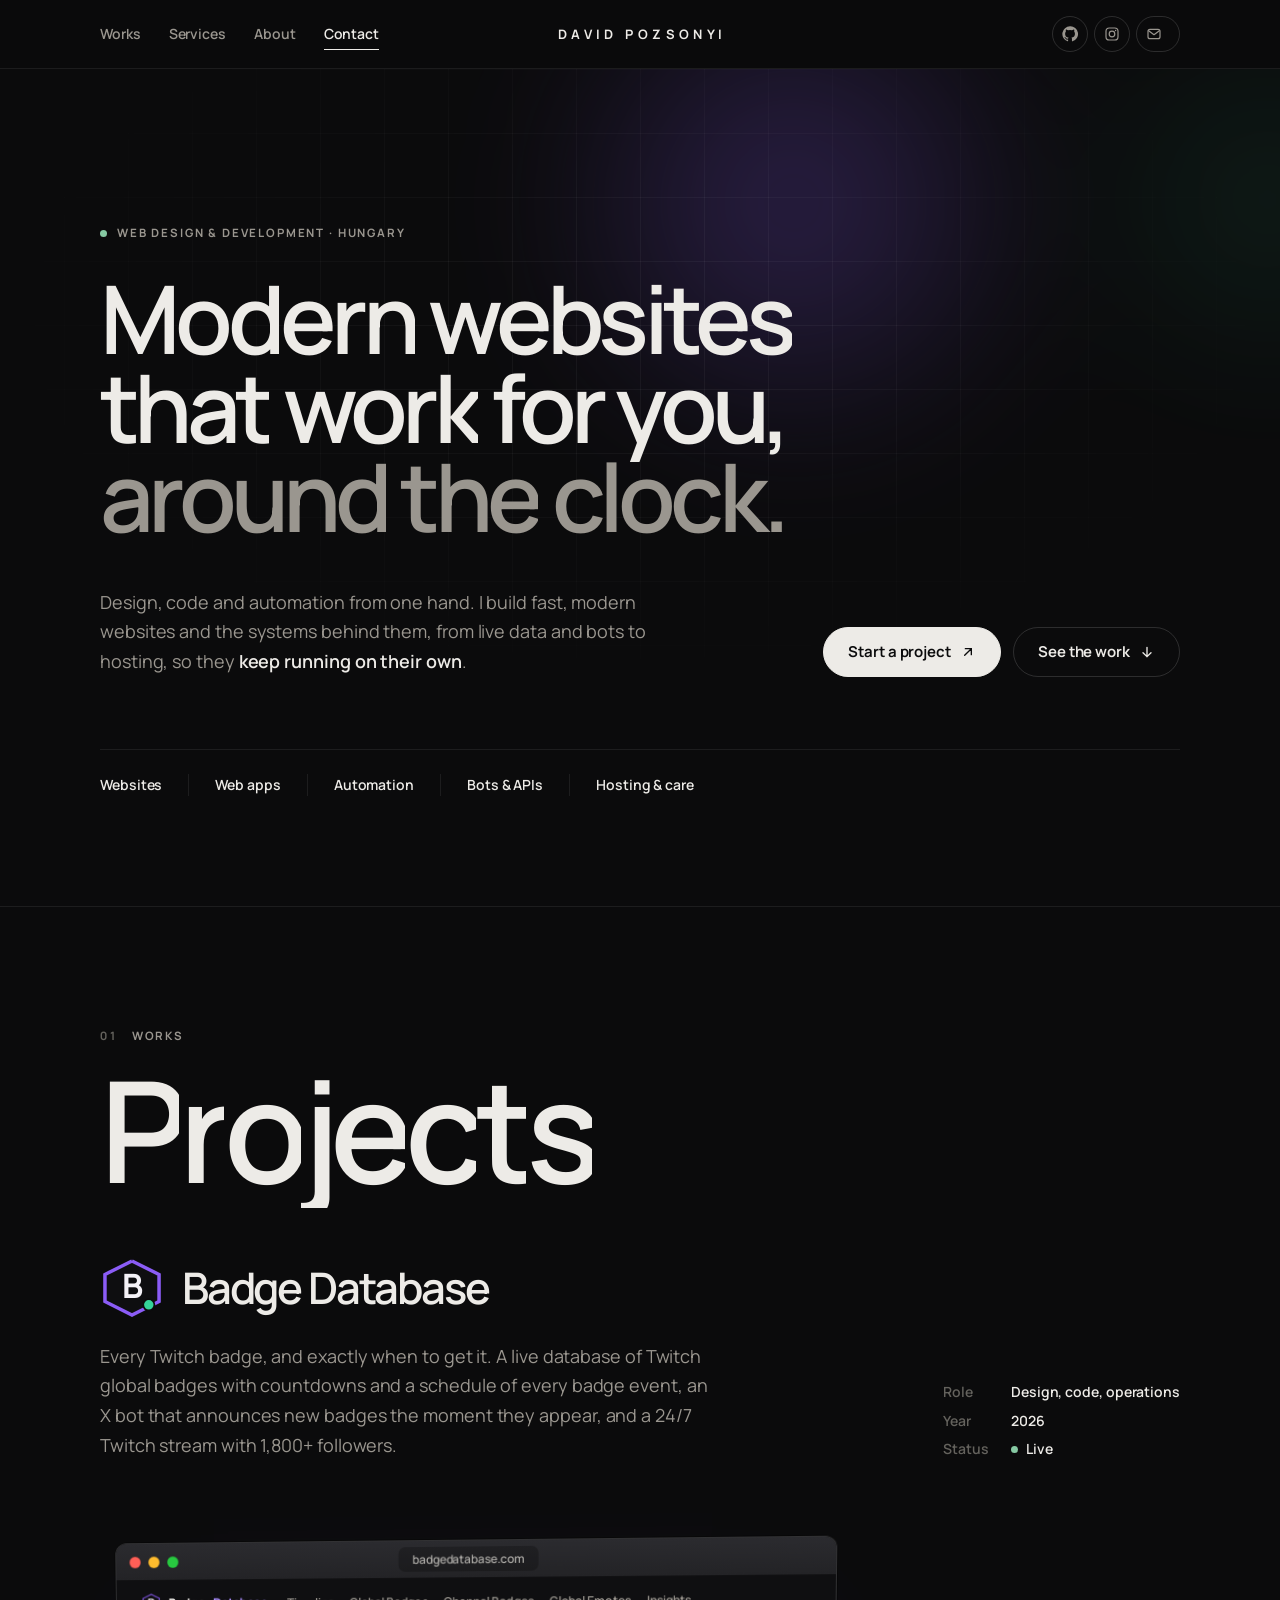
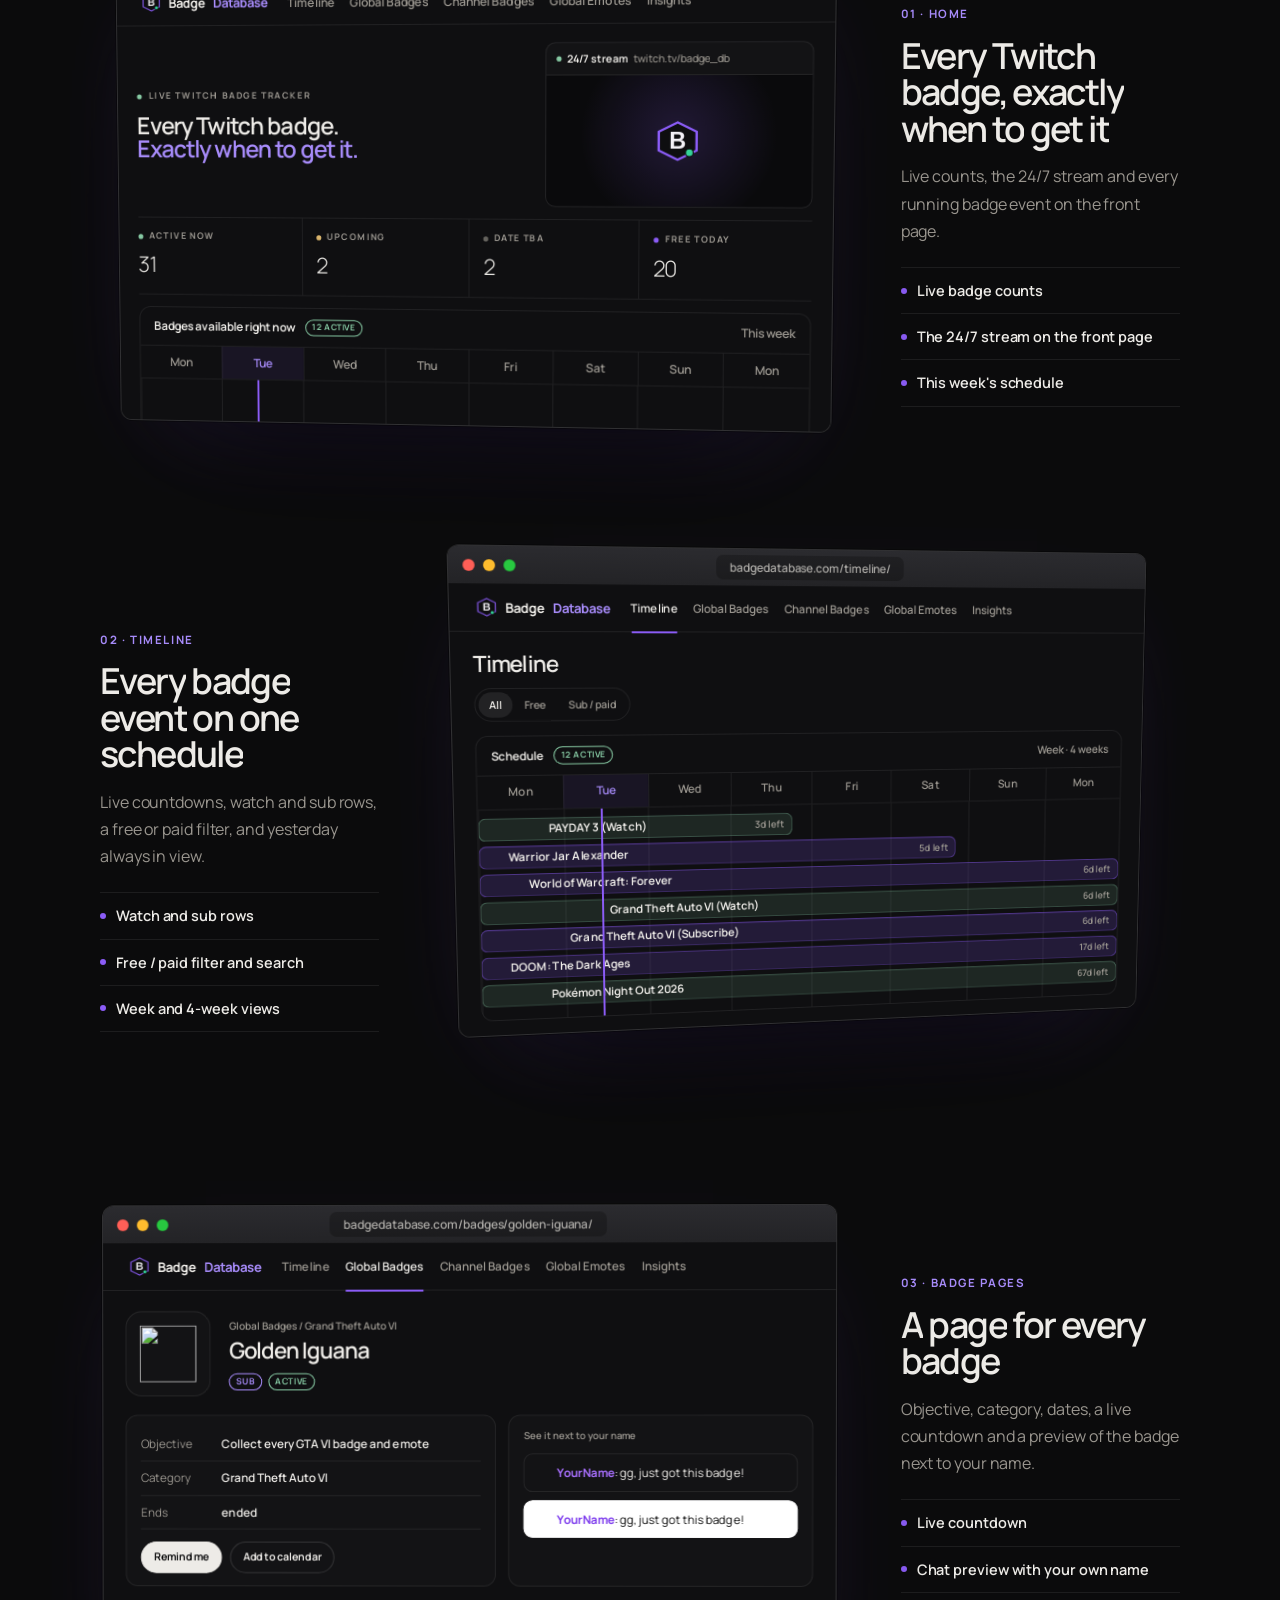
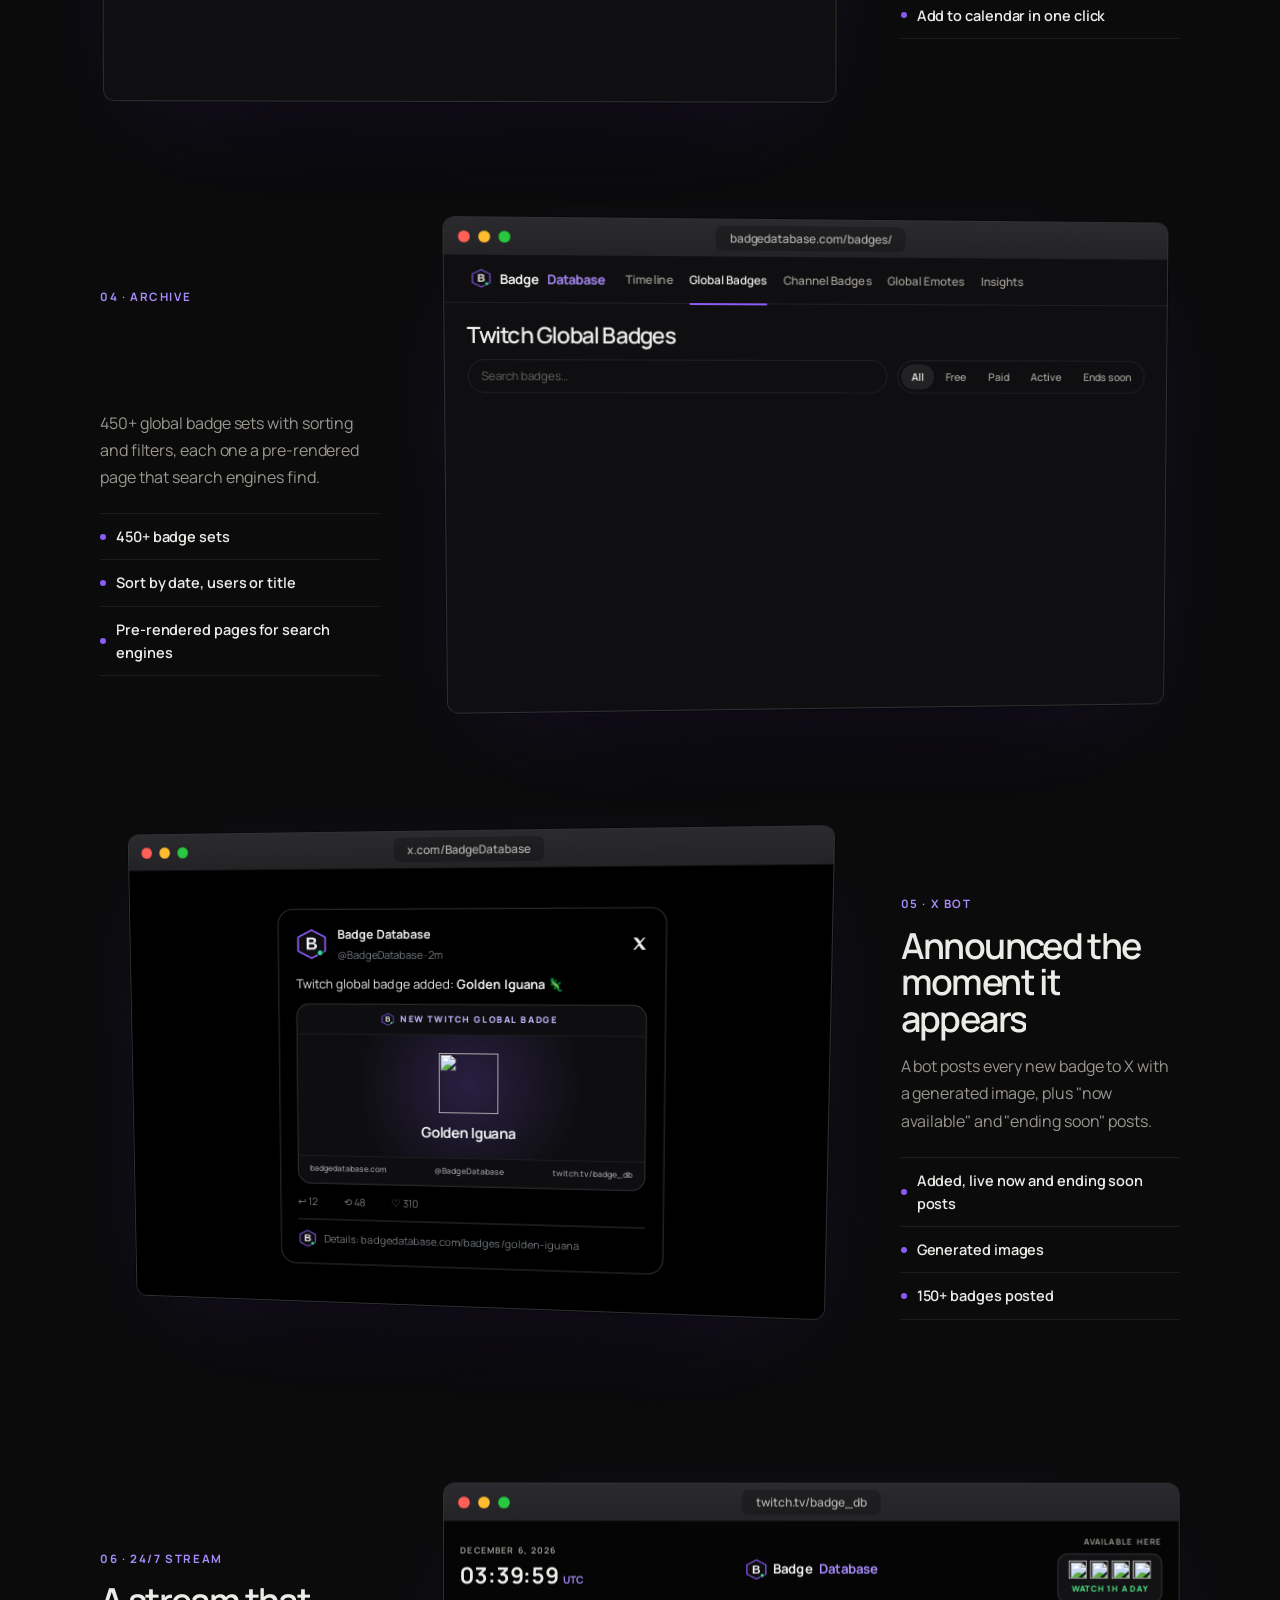
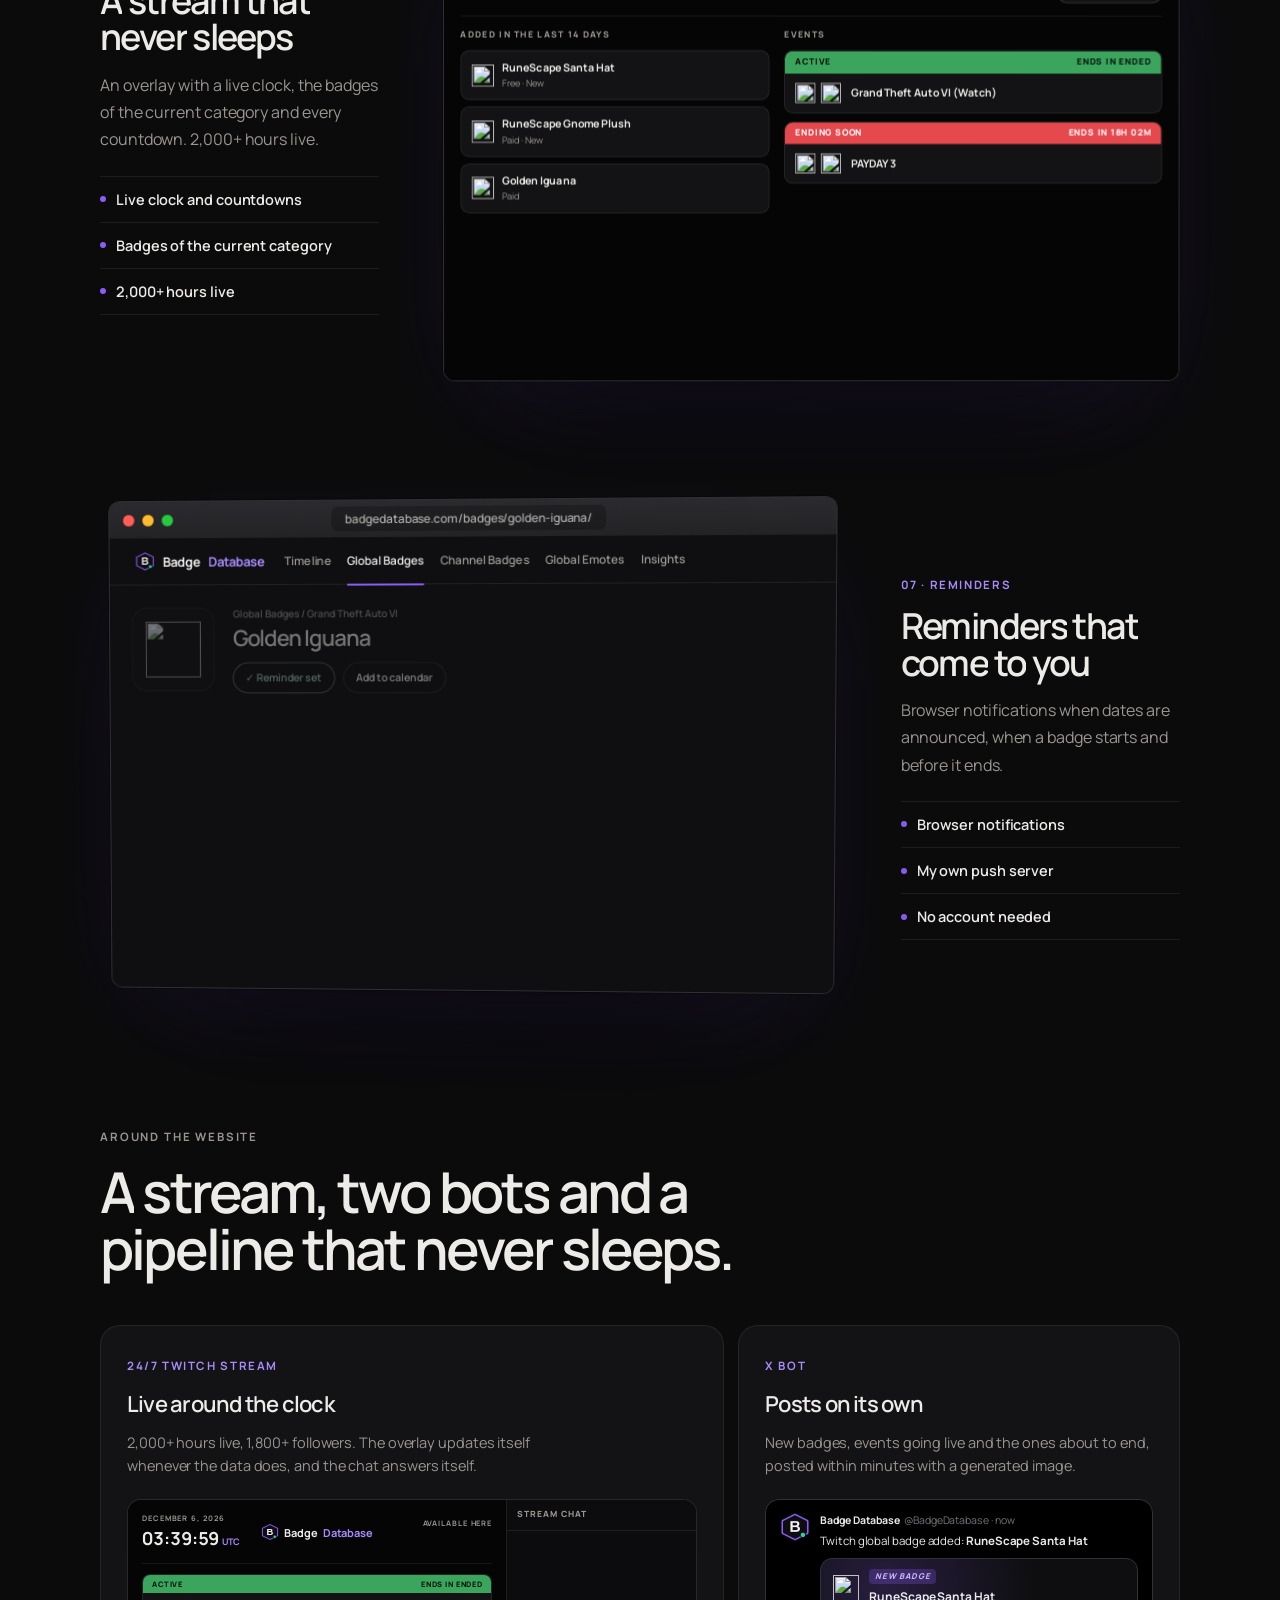
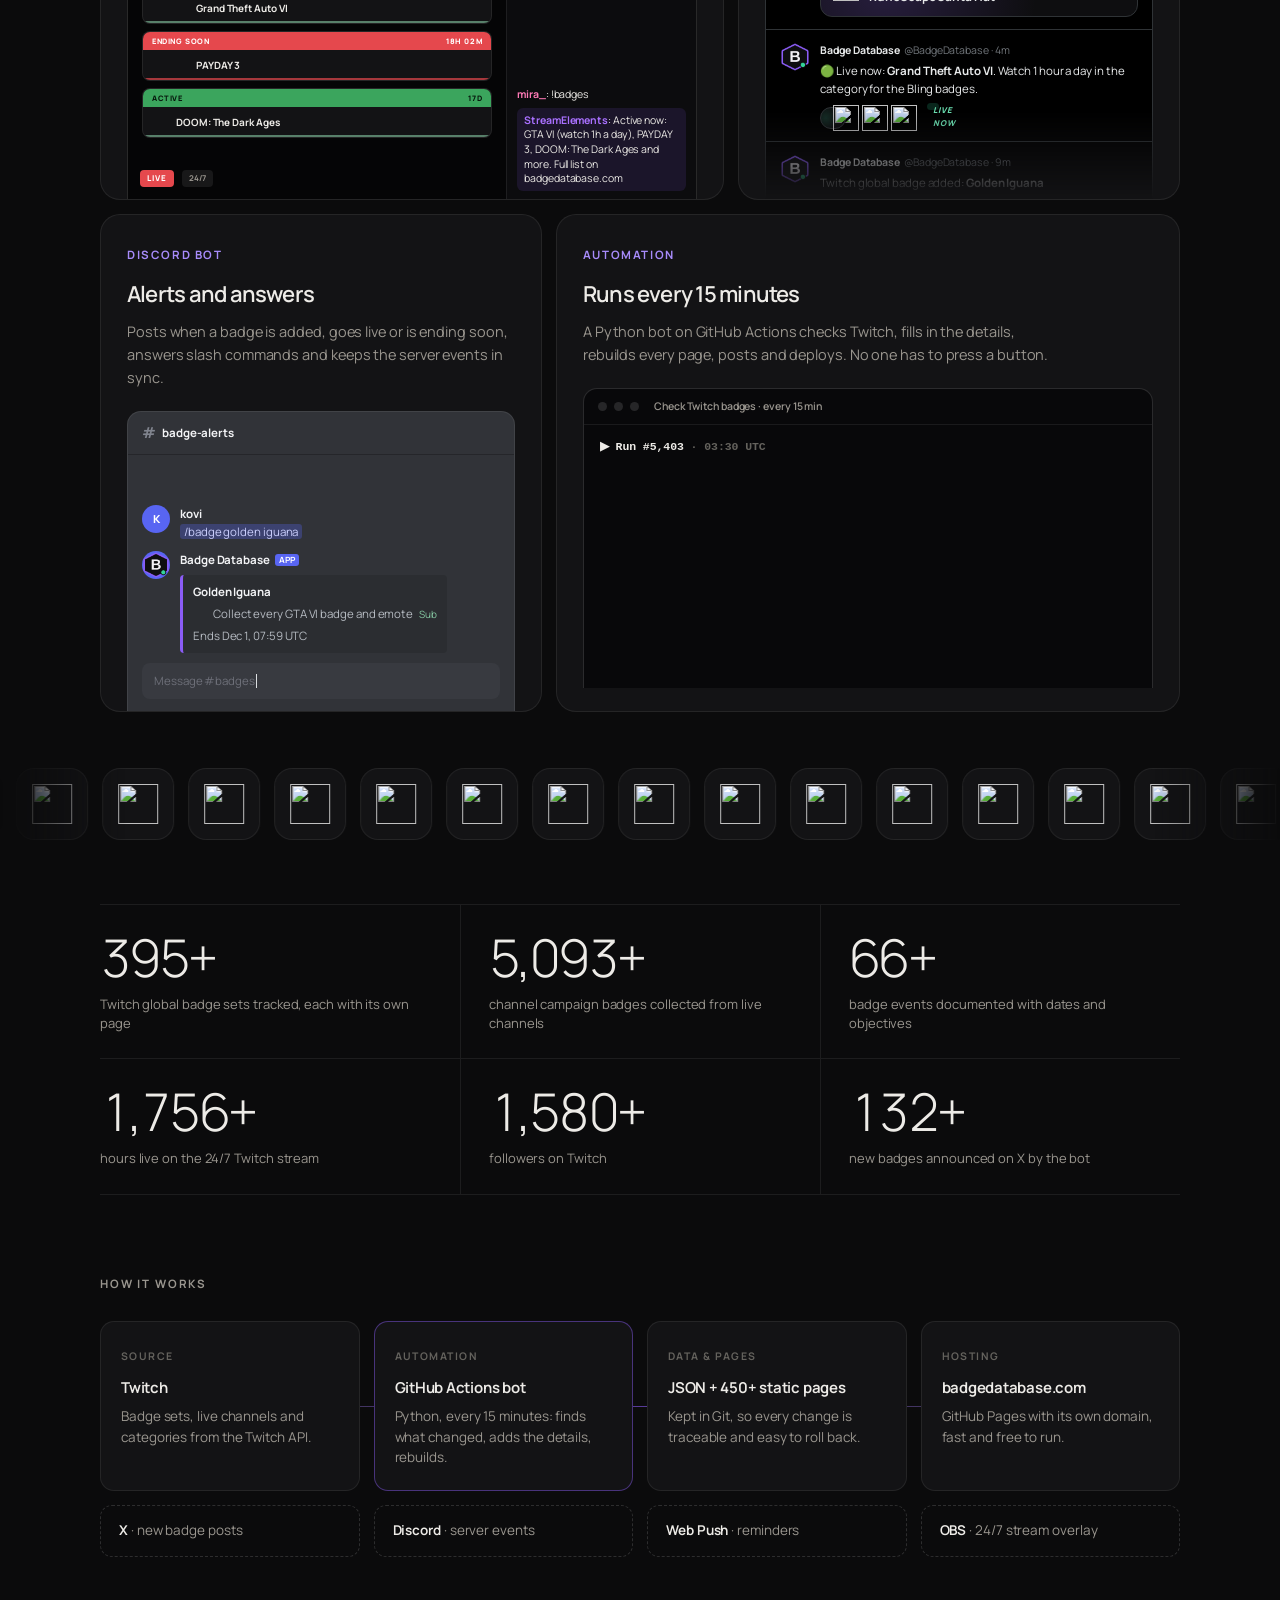
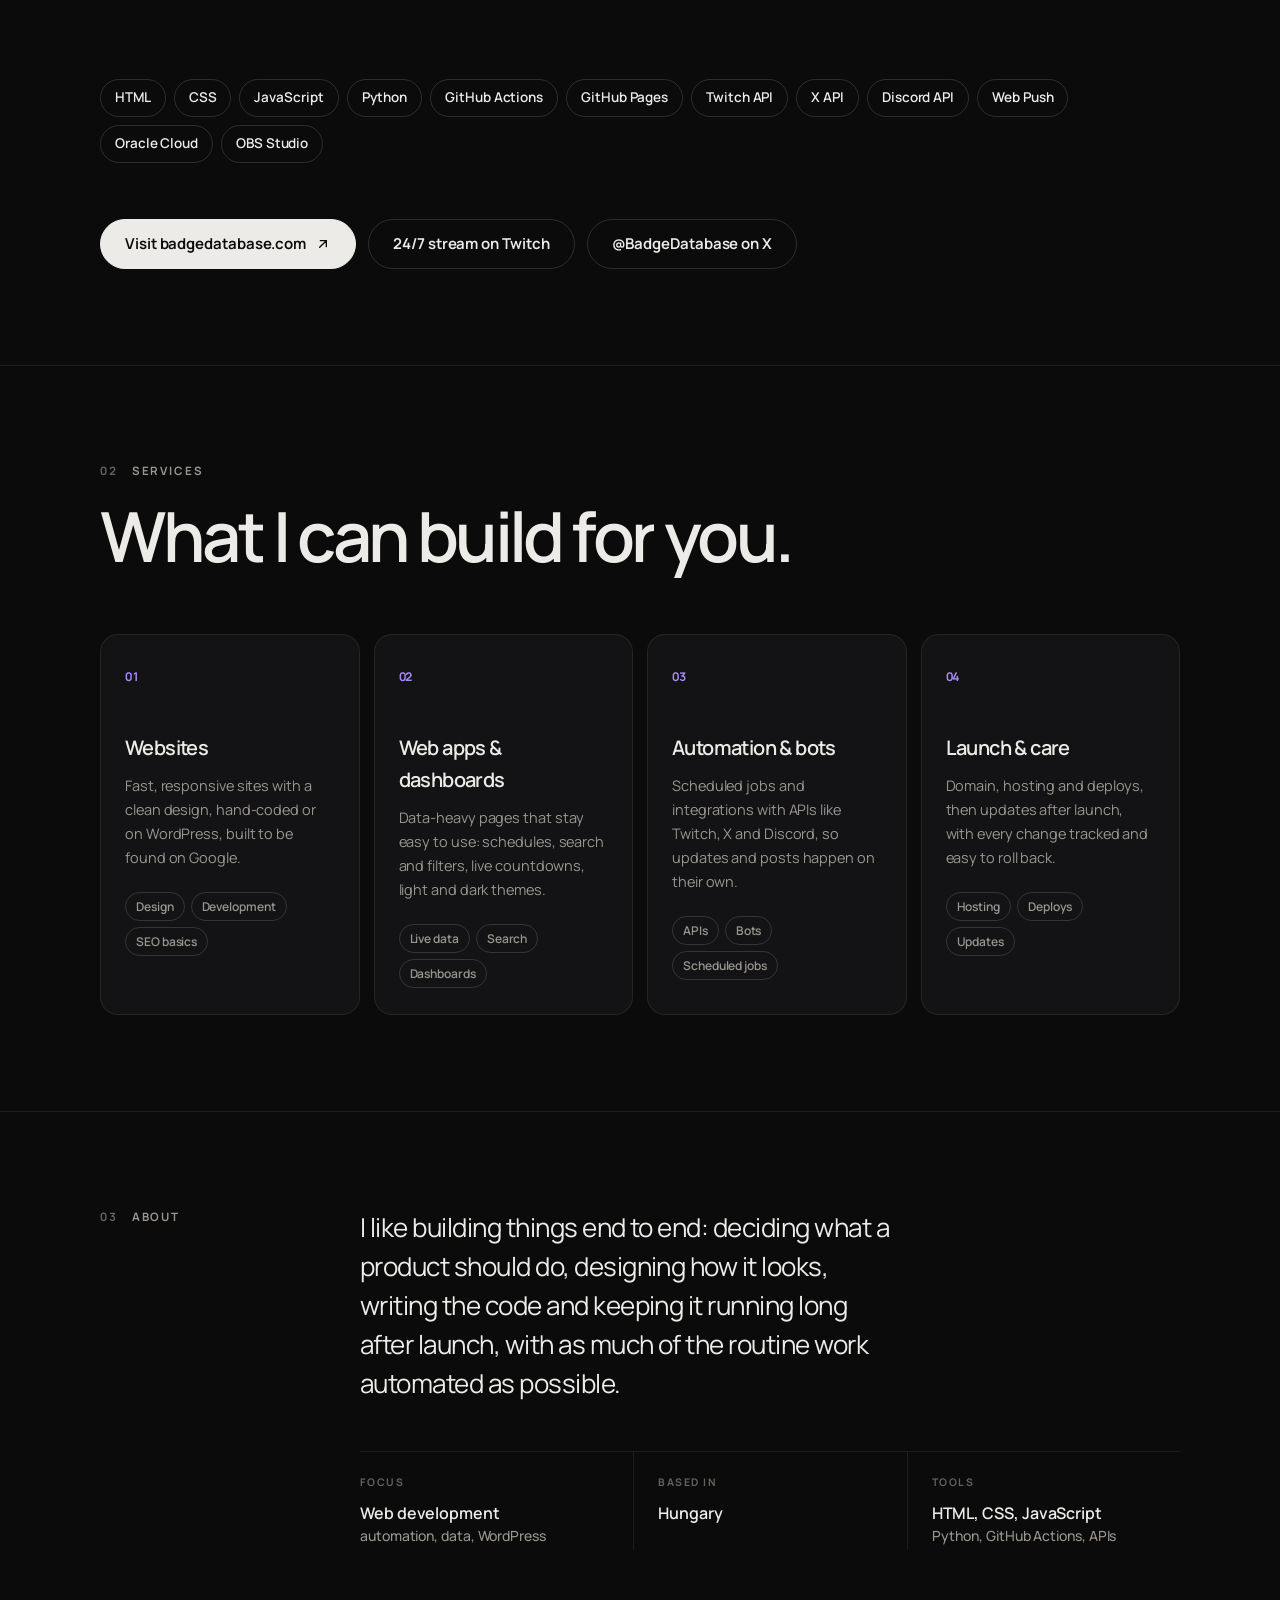
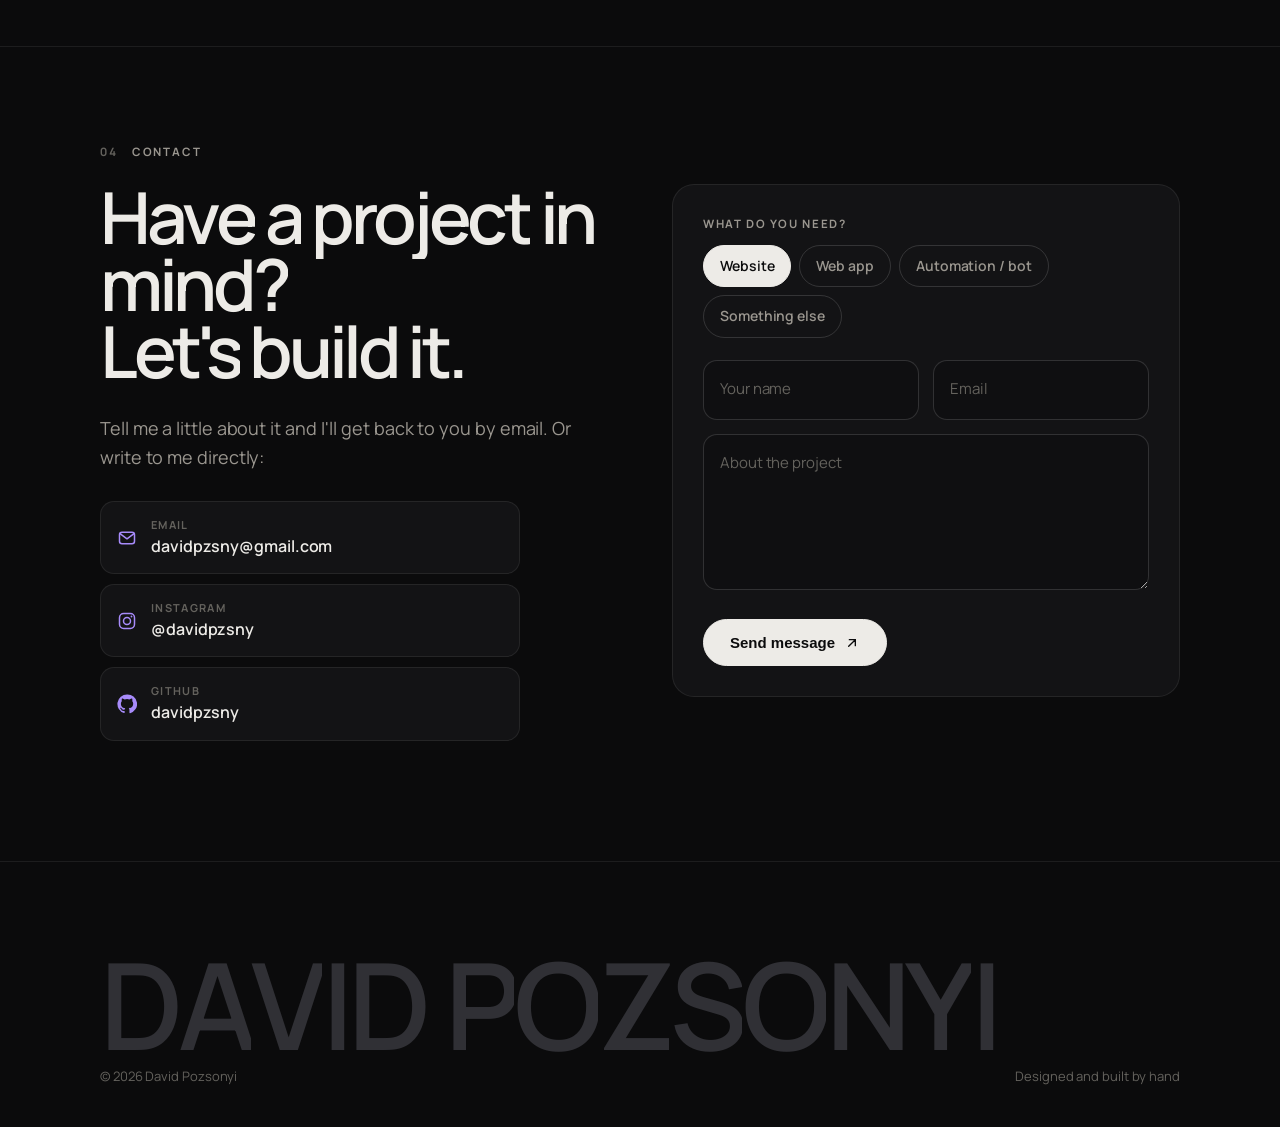
==== commit 2410f88e: "Portfolio: macOS window showcase, contacts in the header, added/live/ending posts Co-Authored-By: Cl" ====
--- a/index.html
+++ b/index.html
@@ -21,13 +21,17 @@
 <header class="top">
   <div class="wrap">
     <nav aria-label="Main">
-      <a href="#work">Work</a>
+      <a href="#work">Works</a>
       <a href="#services">Services</a>
       <a href="#about">About</a>
       <a href="#contact">Contact</a>
     </nav>
     <a class="name" href="./">David Pozsonyi</a>
-    <a class="pill-link" href="https://github.com/davidpzsny" target="_blank" rel="noopener" aria-label="GitHub"><svg viewBox="0 0 24 24" fill="currentColor" aria-hidden="true"><path d="M12 .5a11.5 11.5 0 0 0-3.64 22.41c.58.1.79-.25.79-.56v-2c-3.2.7-3.88-1.37-3.88-1.37-.53-1.33-1.28-1.69-1.28-1.69-1.05-.71.08-.7.08-.7 1.16.08 1.77 1.19 1.77 1.19 1.03 1.77 2.7 1.26 3.36.96.1-.75.4-1.26.73-1.55-2.55-.29-5.24-1.28-5.24-5.69 0-1.26.45-2.29 1.19-3.09-.12-.29-.52-1.46.11-3.05 0 0 .97-.31 3.17 1.18a11 11 0 0 1 5.78 0c2.2-1.49 3.17-1.18 3.17-1.18.63 1.59.23 2.76.11 3.05.74.8 1.19 1.83 1.19 3.09 0 4.42-2.69 5.39-5.26 5.68.41.36.78 1.06.78 2.14v3.17c0 .31.21.67.8.56A11.5 11.5 0 0 0 12 .5z"/></svg><span>GitHub</span></a>
+    <div class="socials">
+      <a class="ico" href="https://github.com/davidpzsny" target="_blank" rel="noopener" aria-label="GitHub" data-tip="GitHub"><svg viewBox="0 0 24 24" fill="currentColor" aria-hidden="true"><path d="M12 .5a11.5 11.5 0 0 0-3.64 22.41c.58.1.79-.25.79-.56v-2c-3.2.7-3.88-1.37-3.88-1.37-.53-1.33-1.28-1.69-1.28-1.69-1.05-.71.08-.7.08-.7 1.16.08 1.77 1.19 1.77 1.19 1.03 1.77 2.7 1.26 3.36.96.1-.75.4-1.26.73-1.55-2.55-.29-5.24-1.28-5.24-5.69 0-1.26.45-2.29 1.19-3.09-.12-.29-.52-1.46.11-3.05 0 0 .97-.31 3.17 1.18a11 11 0 0 1 5.78 0c2.2-1.49 3.17-1.18 3.17-1.18.63 1.59.23 2.76.11 3.05.74.8 1.19 1.83 1.19 3.09 0 4.42-2.69 5.39-5.26 5.68.41.36.78 1.06.78 2.14v3.17c0 .31.21.67.8.56A11.5 11.5 0 0 0 12 .5z"/></svg></a>
+      <a class="ico" href="https://instagram.com/davidpzsny" target="_blank" rel="noopener" aria-label="Instagram @davidpzsny" data-tip="@davidpzsny"><svg viewBox="0 0 24 24" fill="none" stroke="currentColor" stroke-width="1.8" aria-hidden="true"><rect x="3" y="3" width="18" height="18" rx="5"/><circle cx="12" cy="12" r="4.2"/><circle cx="17.4" cy="6.6" r="1.1" fill="currentColor" stroke="none"/></svg></a>
+      <a class="ico mail" href="mailto:davidpzsny@gmail.com" aria-label="Email davidpzsny@gmail.com"><svg viewBox="0 0 24 24" fill="none" stroke="currentColor" stroke-width="1.8" stroke-linecap="round" stroke-linejoin="round" aria-hidden="true"><rect x="3" y="5" width="18" height="14" rx="3"/><path d="m4 7 8 6 8-6"/></svg><span>davidpzsny@gmail.com</span></a>
+    </div>
   </div>
   <div class="progress" aria-hidden="true"><i></i></div>
 </header>
@@ -56,7 +60,7 @@
   <!-- work -->
   <section class="sec work" id="work">
     <div class="wrap">
-      <p class="label rv"><i>01</i>Work</p>
+      <p class="label rv"><i>01</i>Works</p>
       <h2 class="big split" data-split="chars">Projects</h2>
 
       <div class="proj-head">
@@ -77,19 +81,12 @@
       </div>
     </div>
 
-    <!-- the site, page by page: 3D cards that move from right to left while you scroll -->
-    <div class="gallery" id="gallery">
-      <div class="g-pin">
-        <div class="wrap g-top">
-          <span class="g-count"><b id="gNum">01</b><span>/ 07</span></span>
-          <div class="g-bar"><i id="gBar"></i></div>
-          <span class="g-hint">Scroll</span>
-        </div>
-        <div class="g-stage"><div class="g-track" id="gTrack">
-          <figure class="card" data-i="0">
-            <div class="frame">
-              <div class="chrome"><i></i><i></i><i></i><span>badgedatabase.com</span></div>
-              <div class="viewport"><div class="canvas" aria-hidden="true">
+    <!-- the site, page by page: macOS-style windows that rise into place while you scroll -->
+    <div class="wrap showcase" id="showcase">
+      <article class="sc-row sc-l">
+        <div class="mac" aria-hidden="true">
+          <div class="mac-bar"><span class="tl"><i></i><i></i><i></i></span><span class="mac-title">badgedatabase.com</span></div>
+          <div class="viewport"><div class="canvas">
 <div class="screen home"><div class="mini" aria-hidden="true">
             <div class="m-top"><div class="m-brand"><img src="assets/badgedb-logo.png" alt="">Badge <em>Database</em></div><div class="m-nav"><span>Timeline</span><span>Global Badges</span><span>Channel Badges</span><span>Global Emotes</span><span>Insights</span></div></div>
             <div class="m-body">
@@ -122,13 +119,18 @@
             </div>
           </div></div>
               </div></div>
-            </div>
-            <figcaption><span class="n">01 · Home</span><b>Every Twitch badge, exactly when to get it</b><span class="t">Live counts, the 24/7 stream and every running badge event on the front page.</span></figcaption>
-          </figure>
-          <figure class="card" data-i="1">
-            <div class="frame">
-              <div class="chrome"><i></i><i></i><i></i><span>badgedatabase.com/timeline/</span></div>
-              <div class="viewport"><div class="canvas" aria-hidden="true">
+        </div>
+        <div class="sc-text">
+          <span class="n rv">01 · Home</span>
+          <h3 class="split" data-split="words">Every Twitch badge, exactly when to get it</h3>
+          <p class="rv" style="--d:120ms">Live counts, the 24/7 stream and every running badge event on the front page.</p>
+          <ul class="rv" style="--d:200ms"><li>Live badge counts</li><li>The 24/7 stream on the front page</li><li>This week's schedule</li></ul>
+        </div>
+      </article>
+      <article class="sc-row sc-r">
+        <div class="mac" aria-hidden="true">
+          <div class="mac-bar"><span class="tl"><i></i><i></i><i></i></span><span class="mac-title">badgedatabase.com/timeline/</span></div>
+          <div class="viewport"><div class="canvas">
 <div class="screen" data-screen="0">
                 <div class="m-top"><div class="m-brand"><img src="assets/badgedb-logo.png" alt="">Badge <em>Database</em></div><div class="m-nav"><b>Timeline</b><span>Global Badges</span><span>Channel Badges</span><span>Global Emotes</span><span>Insights</span></div></div>
                 <div class="sc-pad">
@@ -150,13 +152,18 @@
                 </div>
               </div>
               </div></div>
-            </div>
-            <figcaption><span class="n">02 · Timeline</span><b>Every badge event on one schedule</b><span class="t">Live countdowns, watch and sub rows, a free or paid filter, and yesterday always in view.</span></figcaption>
-          </figure>
-          <figure class="card" data-i="2">
-            <div class="frame">
-              <div class="chrome"><i></i><i></i><i></i><span>badgedatabase.com/badges/golden-iguana/</span></div>
-              <div class="viewport"><div class="canvas" aria-hidden="true">
+        </div>
+        <div class="sc-text">
+          <span class="n rv">02 · Timeline</span>
+          <h3 class="split" data-split="words">Every badge event on one schedule</h3>
+          <p class="rv" style="--d:120ms">Live countdowns, watch and sub rows, a free or paid filter, and yesterday always in view.</p>
+          <ul class="rv" style="--d:200ms"><li>Watch and sub rows</li><li>Free / paid filter and search</li><li>Week and 4-week views</li></ul>
+        </div>
+      </article>
+      <article class="sc-row sc-l">
+        <div class="mac" aria-hidden="true">
+          <div class="mac-bar"><span class="tl"><i></i><i></i><i></i></span><span class="mac-title">badgedatabase.com/badges/golden-iguana/</span></div>
+          <div class="viewport"><div class="canvas">
 <div class="screen" data-screen="1">
                 <div class="m-top"><div class="m-brand"><img src="assets/badgedb-logo.png" alt="">Badge <em>Database</em></div><div class="m-nav"><span>Timeline</span><b>Global Badges</b><span>Channel Badges</span><span>Global Emotes</span><span>Insights</span></div></div>
                 <div class="sc-pad bp">
@@ -184,13 +191,18 @@
                 </div>
               </div>
               </div></div>
-            </div>
-            <figcaption><span class="n">03 · Badge pages</span><b>A page for every badge</b><span class="t">Objective, category, dates, a live countdown and a preview of the badge next to your name.</span></figcaption>
-          </figure>
-          <figure class="card" data-i="3">
-            <div class="frame">
-              <div class="chrome"><i></i><i></i><i></i><span>badgedatabase.com/badges/</span></div>
-              <div class="viewport"><div class="canvas" aria-hidden="true">
+        </div>
+        <div class="sc-text">
+          <span class="n rv">03 · Badge pages</span>
+          <h3 class="split" data-split="words">A page for every badge</h3>
+          <p class="rv" style="--d:120ms">Objective, category, dates, a live countdown and a preview of the badge next to your name.</p>
+          <ul class="rv" style="--d:200ms"><li>Live countdown</li><li>Chat preview with your own name</li><li>Add to calendar in one click</li></ul>
+        </div>
+      </article>
+      <article class="sc-row sc-r">
+        <div class="mac" aria-hidden="true">
+          <div class="mac-bar"><span class="tl"><i></i><i></i><i></i></span><span class="mac-title">badgedatabase.com/badges/</span></div>
+          <div class="viewport"><div class="canvas">
 <div class="screen" data-screen="2">
                 <div class="m-top"><div class="m-brand"><img src="assets/badgedb-logo.png" alt="">Badge <em>Database</em></div><div class="m-nav"><span>Timeline</span><b>Global Badges</b><span>Channel Badges</span><span>Global Emotes</span><span>Insights</span></div></div>
                 <div class="sc-pad">
@@ -200,13 +212,18 @@
                 </div>
               </div>
               </div></div>
-            </div>
-            <figcaption><span class="n">04 · Archive</span><b>The full archive, searchable</b><span class="t">450+ global badge sets with sorting and filters, each one a pre-rendered page that search engines find.</span></figcaption>
-          </figure>
-          <figure class="card" data-i="4">
-            <div class="frame">
-              <div class="chrome"><i></i><i></i><i></i><span>x.com/BadgeDatabase</span></div>
-              <div class="viewport"><div class="canvas" aria-hidden="true">
+        </div>
+        <div class="sc-text">
+          <span class="n rv">04 · Archive</span>
+          <h3 class="split" data-split="words">The full archive, searchable</h3>
+          <p class="rv" style="--d:120ms">450+ global badge sets with sorting and filters, each one a pre-rendered page that search engines find.</p>
+          <ul class="rv" style="--d:200ms"><li>450+ badge sets</li><li>Sort by date, users or title</li><li>Pre-rendered pages for search engines</li></ul>
+        </div>
+      </article>
+      <article class="sc-row sc-l">
+        <div class="mac" aria-hidden="true">
+          <div class="mac-bar"><span class="tl"><i></i><i></i><i></i></span><span class="mac-title">x.com/BadgeDatabase</span></div>
+          <div class="viewport"><div class="canvas">
 <div class="screen x" data-screen="3">
                 <div class="post">
                   <div class="p-head"><img src="assets/badgedb-logo.png" alt=""><div><b>Badge Database</b><span>@BadgeDatabase · 2m</span></div><svg class="xl" viewBox="0 0 24 24" fill="currentColor"><path d="M17.5 3h3l-7 8 8 10h-6l-4.7-6.2L5.5 21h-3l7.5-8.6L2.5 3h6l4.3 5.7z"/></svg></div>
@@ -221,13 +238,18 @@
                 </div>
               </div>
               </div></div>
-            </div>
-            <figcaption><span class="n">05 · X bot</span><b>Announced the moment it appears</b><span class="t">A bot posts every new badge to X with a generated image, plus "now available" and "ending soon" posts.</span></figcaption>
-          </figure>
-          <figure class="card" data-i="5">
-            <div class="frame">
-              <div class="chrome"><i></i><i></i><i></i><span>twitch.tv/badge_db</span></div>
-              <div class="viewport"><div class="canvas" aria-hidden="true">
+        </div>
+        <div class="sc-text">
+          <span class="n rv">05 · X bot</span>
+          <h3 class="split" data-split="words">Announced the moment it appears</h3>
+          <p class="rv" style="--d:120ms">A bot posts every new badge to X with a generated image, plus "now available" and "ending soon" posts.</p>
+          <ul class="rv" style="--d:200ms"><li>Added, live now and ending soon posts</li><li>Generated images</li><li>150+ badges posted</li></ul>
+        </div>
+      </article>
+      <article class="sc-row sc-r">
+        <div class="mac" aria-hidden="true">
+          <div class="mac-bar"><span class="tl"><i></i><i></i><i></i></span><span class="mac-title">twitch.tv/badge_db</span></div>
+          <div class="viewport"><div class="canvas">
 <div class="screen ov" data-screen="4">
                 <div class="ov-top">
                   <div class="ov-clock"><small>November 24, 2026</small><b data-clock>12:00:00</b><span>UTC</span></div>
@@ -250,13 +272,18 @@
                 <div class="ov-live">Live</div>
               </div>
               </div></div>
-            </div>
-            <figcaption><span class="n">06 · 24/7 stream</span><b>A stream that never sleeps</b><span class="t">An overlay with a live clock, the badges of the current category and every countdown. 2,000+ hours live.</span></figcaption>
-          </figure>
-          <figure class="card" data-i="6">
-            <div class="frame">
-              <div class="chrome"><i></i><i></i><i></i><span>badgedatabase.com/badges/golden-iguana/</span></div>
-              <div class="viewport"><div class="canvas" aria-hidden="true">
+        </div>
+        <div class="sc-text">
+          <span class="n rv">06 · 24/7 stream</span>
+          <h3 class="split" data-split="words">A stream that never sleeps</h3>
+          <p class="rv" style="--d:120ms">An overlay with a live clock, the badges of the current category and every countdown. 2,000+ hours live.</p>
+          <ul class="rv" style="--d:200ms"><li>Live clock and countdowns</li><li>Badges of the current category</li><li>2,000+ hours live</li></ul>
+        </div>
+      </article>
+      <article class="sc-row sc-l">
+        <div class="mac" aria-hidden="true">
+          <div class="mac-bar"><span class="tl"><i></i><i></i><i></i></span><span class="mac-title">badgedatabase.com/badges/golden-iguana/</span></div>
+          <div class="viewport"><div class="canvas">
 <div class="screen nt" data-screen="5">
                 <div class="m-top"><div class="m-brand"><img src="assets/badgedb-logo.png" alt="">Badge <em>Database</em></div><div class="m-nav"><span>Timeline</span><b>Global Badges</b><span>Channel Badges</span><span>Global Emotes</span><span>Insights</span></div></div>
                 <div class="sc-pad bp dimmed">
@@ -272,11 +299,14 @@
                 </div>
               </div>
               </div></div>
-            </div>
-            <figcaption><span class="n">07 · Reminders</span><b>Reminders that come to you</b><span class="t">Browser notifications when dates are announced, when a badge starts and before it ends.</span></figcaption>
-          </figure>
-        </div></div>
-      </div>
+        </div>
+        <div class="sc-text">
+          <span class="n rv">07 · Reminders</span>
+          <h3 class="split" data-split="words">Reminders that come to you</h3>
+          <p class="rv" style="--d:120ms">Browser notifications when dates are announced, when a badge starts and before it ends.</p>
+          <ul class="rv" style="--d:200ms"><li>Browser notifications</li><li>My own push server</li><li>No account needed</li></ul>
+        </div>
+      </article>
     </div>
 
     <div class="wrap">
@@ -304,14 +334,14 @@
         </article>
 
         <article class="eco eco-x rv" style="--d:90ms" data-eco="x">
-          <div class="eco-head"><span class="n">X bot</span><h3>Posts on its own</h3><p>Every new badge goes out within minutes, with a generated image. 150+ so far.</p></div>
+          <div class="eco-head"><span class="n">X bot</span><h3>Posts on its own</h3><p>New badges, events going live and the ones about to end, posted within minutes with a generated image.</p></div>
           <div class="xfeed" aria-hidden="true"></div>
         </article>
 
         <article class="eco eco-dc rv" data-eco="discord">
-          <div class="eco-head"><span class="n">Discord bot</span><h3>Answers in the server</h3><p>Slash commands for active, upcoming and single badges, and badge events synced as server events.</p></div>
+          <div class="eco-head"><span class="n">Discord bot</span><h3>Alerts and answers</h3><p>Posts when a badge is added, goes live or is ending soon, answers slash commands and keeps the server events in sync.</p></div>
           <div class="dc" aria-hidden="true">
-            <div class="dc-h"><span>#</span>badges</div>
+            <div class="dc-h"><span>#</span>badge-alerts</div>
             <div class="dc-body"></div>
             <div class="dc-input"><span class="dc-typed"></span><i class="caret"></i></div>
           </div>
@@ -407,7 +437,12 @@
       <div class="contact-grid">
         <div>
           <h2 class="cta-title split" data-split="words">Have a project in mind?<br><span class="mute">Let's build it.</span></h2>
-          <p class="lead rv" style="--d:200ms">Tell me a little about it and I'll get back to you by email.</p>
+          <p class="lead rv" style="--d:200ms">Tell me a little about it and I'll get back to you by email. Or write to me directly:</p>
+          <ul class="direct rv" style="--d:280ms">
+            <li><a href="mailto:davidpzsny@gmail.com"><svg viewBox="0 0 24 24" fill="none" stroke="currentColor" stroke-width="1.8" stroke-linecap="round" stroke-linejoin="round" aria-hidden="true"><rect x="3" y="5" width="18" height="14" rx="3"/><path d="m4 7 8 6 8-6"/></svg><span><small>Email</small>davidpzsny@gmail.com</span></a></li>
+            <li><a href="https://instagram.com/davidpzsny" target="_blank" rel="noopener"><svg viewBox="0 0 24 24" fill="none" stroke="currentColor" stroke-width="1.8" aria-hidden="true"><rect x="3" y="3" width="18" height="18" rx="5"/><circle cx="12" cy="12" r="4.2"/><circle cx="17.4" cy="6.6" r="1.1" fill="currentColor" stroke="none"/></svg><span><small>Instagram</small>@davidpzsny</span></a></li>
+            <li><a href="https://github.com/davidpzsny" target="_blank" rel="noopener"><svg viewBox="0 0 24 24" fill="currentColor" aria-hidden="true"><path d="M12 .5a11.5 11.5 0 0 0-3.64 22.41c.58.1.79-.25.79-.56v-2c-3.2.7-3.88-1.37-3.88-1.37-.53-1.33-1.28-1.69-1.28-1.69-1.05-.71.08-.7.08-.7 1.16.08 1.77 1.19 1.77 1.19 1.03 1.77 2.7 1.26 3.36.96.1-.75.4-1.26.73-1.55-2.55-.29-5.24-1.28-5.24-5.69 0-1.26.45-2.29 1.19-3.09-.12-.29-.52-1.46.11-3.05 0 0 .97-.31 3.17 1.18a11 11 0 0 1 5.78 0c2.2-1.49 3.17-1.18 3.17-1.18.63 1.59.23 2.76.11 3.05.74.8 1.19 1.83 1.19 3.09 0 4.42-2.69 5.39-5.26 5.68.41.36.78 1.06.78 2.14v3.17c0 .31.21.67.8.56A11.5 11.5 0 0 0 12 .5z"/></svg><span><small>GitHub</small>davidpzsny</span></a></li>
+          </ul>
         </div>
         <form class="form rv" style="--d:120ms" id="contactForm" novalidate data-endpoint="">
           <fieldset class="f-types">
--- a/assets/style.css
+++ b/assets/style.css
@@ -654,3 +654,79 @@
   .form{padding:22px 18px}
   .f-row{grid-template-columns:1fr}
 }
+
+/* ===================================================================================
+   v6: header contacts, macOS window showcase, richer bot posts
+   =================================================================================== */
+/* header: name in the middle, contacts on the right */
+.socials{justify-self:end;display:flex;align-items:center;gap:6px}
+.ico{position:relative;display:inline-flex;align-items:center;justify-content:center;gap:8px;height:36px;min-width:36px;padding:0 9px;border-radius:999px;border:1px solid var(--line-2);color:var(--muted);font-size:13px;font-weight:600;transition:color .2s,border-color .2s,background .2s}
+.ico svg{width:16px;height:16px;flex:none}
+.ico:hover{color:var(--text);border-color:var(--text)}
+.ico.mail span{max-width:0;overflow:hidden;white-space:nowrap;transition:max-width .45s cubic-bezier(.2,.7,.2,1)}
+.ico.mail:hover span,.ico.mail:focus-visible span{max-width:190px}
+.ico[data-tip]::after{content:attr(data-tip);position:absolute;top:calc(100% + 8px);left:50%;transform:translate(-50%,-4px);padding:4px 9px;border-radius:7px;background:var(--panel-2);border:1px solid var(--line-2);color:var(--text);font-size:11.5px;white-space:nowrap;opacity:0;pointer-events:none;transition:opacity .2s,transform .2s}
+.ico[data-tip]:hover::after{opacity:1;transform:translate(-50%,0)}
+@media (max-width:720px){
+  .top .wrap{grid-template-columns:1fr auto 1fr}
+  .name{grid-column:2}
+  .socials{grid-column:3;gap:4px}
+  .ico{height:32px;min-width:32px;padding:0 7px}
+  .ico.mail span{display:none}
+}
+
+/* contact: direct links */
+.direct{list-style:none;display:grid;gap:10px;margin-top:28px;max-width:420px}
+.direct a{display:flex;align-items:center;gap:14px;padding:14px 16px;border-radius:14px;border:1px solid var(--line);background:var(--panel);transition:border-color .2s,transform .3s cubic-bezier(.2,.7,.2,1)}
+.direct a:hover{border-color:var(--purple-2);transform:translateX(4px)}
+.direct svg{width:20px;height:20px;color:var(--purple-2);flex:none}
+.direct span{display:flex;flex-direction:column;font-weight:600}
+.direct small{font-size:11px;font-weight:700;letter-spacing:.12em;text-transform:uppercase;color:var(--dim)}
+
+/* ---------- the site, page by page, in macOS windows ---------- */
+.showcase{display:flex;flex-direction:column;gap:clamp(96px,14vh,170px);margin-top:96px}
+.sc-row{display:grid;grid-template-columns:minmax(0,1.45fr) minmax(0,.55fr);gap:clamp(36px,5vw,72px);align-items:center}
+.sc-row.sc-r{grid-template-columns:minmax(0,.55fr) minmax(0,1.45fr)}
+.sc-row.sc-r .mac{order:2}
+.mac{position:relative;border-radius:12px;overflow:hidden;background:#151517;border:1px solid rgba(255,255,255,.12);
+  box-shadow:0 0 0 .5px rgba(0,0,0,.8),0 70px 140px -60px rgba(0,0,0,.95),0 40px 100px -50px rgba(139,92,246,.3);
+  transform-origin:50% 50%;will-change:transform;
+  transform:perspective(1600px) translateY(var(--ty,0px)) rotateX(var(--rx,0deg)) rotateY(var(--ry,0deg)) scale(var(--sc,1))}
+.mac-bar{position:relative;display:flex;align-items:center;height:38px;padding:0 14px;background:linear-gradient(#2b2b2f,#232326);border-bottom:1px solid rgba(0,0,0,.6)}
+.tl{display:flex;gap:8px}
+.tl i{width:12px;height:12px;border-radius:50%;background:#ff5f57;box-shadow:inset 0 0 0 .5px rgba(0,0,0,.25)}
+.tl i:nth-child(2){background:#febc2e}.tl i:nth-child(3){background:#28c840}
+.mac-title{position:absolute;left:50%;transform:translateX(-50%);max-width:60%;overflow:hidden;text-overflow:ellipsis;white-space:nowrap;
+  padding:3px 14px;border-radius:7px;background:rgba(0,0,0,.25);font-size:12px;font-weight:600;color:#a8a6a2}
+.mac .viewport{position:relative;height:calc(450px * var(--cs,1));overflow:hidden;background:var(--bg-2)}
+.mac .canvas{position:absolute;left:0;top:0;width:720px;height:450px;transform:scale(var(--cs,1));transform-origin:0 0;font-size:11.5px}
+.sc-text .n{display:block;font-size:11.5px;font-weight:700;letter-spacing:.14em;text-transform:uppercase;color:var(--purple-2)}
+.sc-text h3{margin-top:14px;font-size:clamp(26px,2.8vw,40px);font-weight:600;letter-spacing:-.045em;line-height:1.02}
+.sc-text p{margin-top:16px;color:var(--muted);font-size:16px;line-height:1.7}
+.sc-text ul{list-style:none;margin-top:22px;border-top:1px solid var(--line)}
+.sc-text li{display:flex;align-items:center;gap:10px;padding:11px 0;border-bottom:1px solid var(--line);font-size:14.5px;font-weight:600}
+.sc-text li::before{content:"";width:6px;height:6px;border-radius:50%;background:var(--purple);flex:none}
+/* entrance: the window rises from its side */
+.js .mac{opacity:0;transition:opacity .9s ease}
+.js .sc-row.in .mac{opacity:1}
+@media (max-width:980px){
+  .sc-row,.sc-row.sc-r{grid-template-columns:1fr;gap:28px}
+  .sc-row.sc-r .mac{order:0}
+  .showcase{gap:88px;margin-top:64px}
+}
+
+/* ---------- X posts: added / live now / ending soon ---------- */
+.xp-card{position:relative}
+.xp-tag{display:inline-block;margin-bottom:3px;padding:1px 6px;border-radius:4px;font-size:8px;font-weight:800;letter-spacing:.1em;text-transform:uppercase;background:rgba(139,92,246,.25);color:#c4b5fd}
+.xp-tag.live{background:rgba(52,211,153,.18);color:#6ee7b7}
+.xp-tag.end{background:rgba(229,72,77,.22);color:#fca5a5}
+.xp-card.live{background:radial-gradient(circle at 20% 50%,rgba(52,211,153,.16),transparent 60%),#0e0e10}
+.xp-card.end{background:radial-gradient(circle at 20% 50%,rgba(229,72,77,.18),transparent 60%),#0e0e10}
+.xp-card .imgs{display:flex;gap:3px}.xp-card .imgs img{width:26px;height:26px}
+/* Discord announcement embeds */
+.dc-embed.live{border-left-color:#34d399}.dc-embed.end{border-left-color:#e5484d}
+.dc-embed .tag{display:inline-block;margin-bottom:4px;font-size:9px;font-weight:800;letter-spacing:.1em;text-transform:uppercase;color:#c4b5fd}
+.dc-embed.live .tag{color:#6ee7b7}.dc-embed.end .tag{color:#fca5a5}
+.xp-card > span:last-child{min-width:0;flex:1;display:flex;flex-direction:column;align-items:flex-start}
+.xp-card b{max-width:100%;white-space:nowrap;overflow:hidden;text-overflow:ellipsis}
+.xp-card .imgs{flex:none}
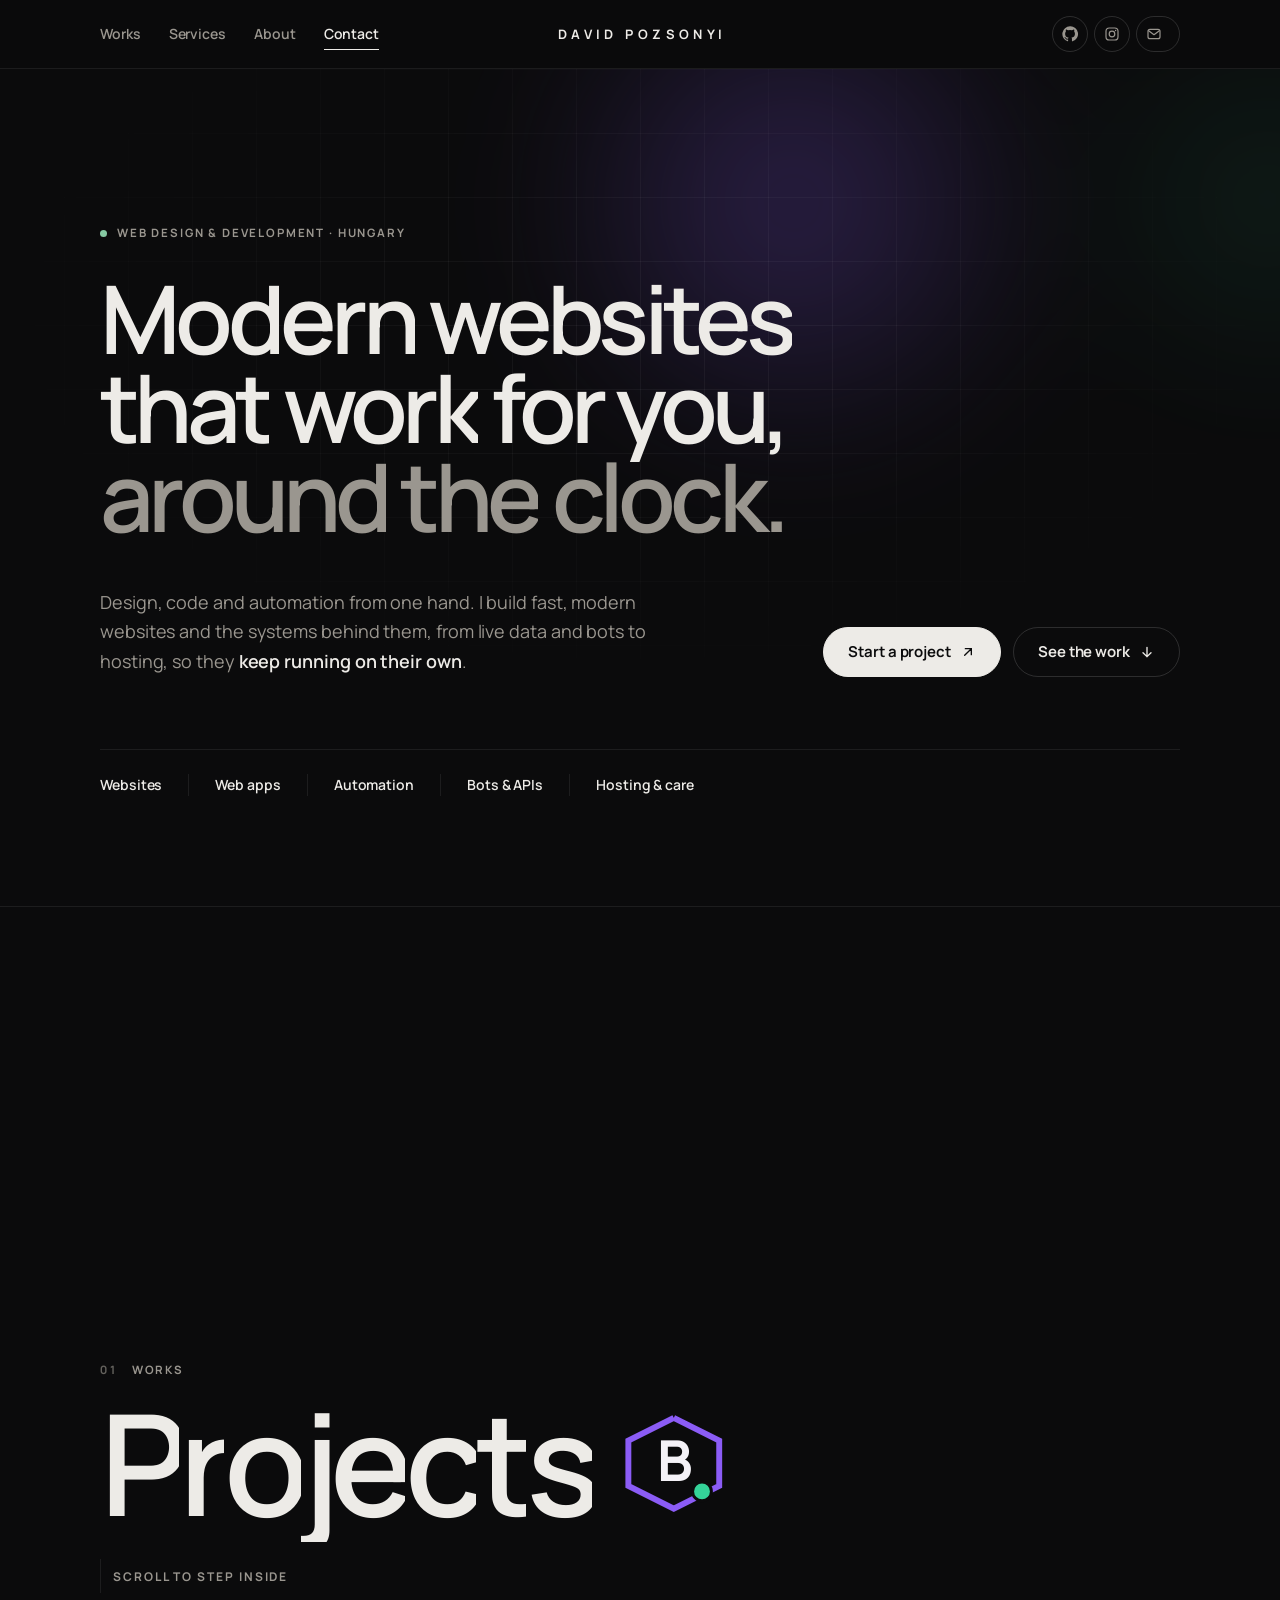
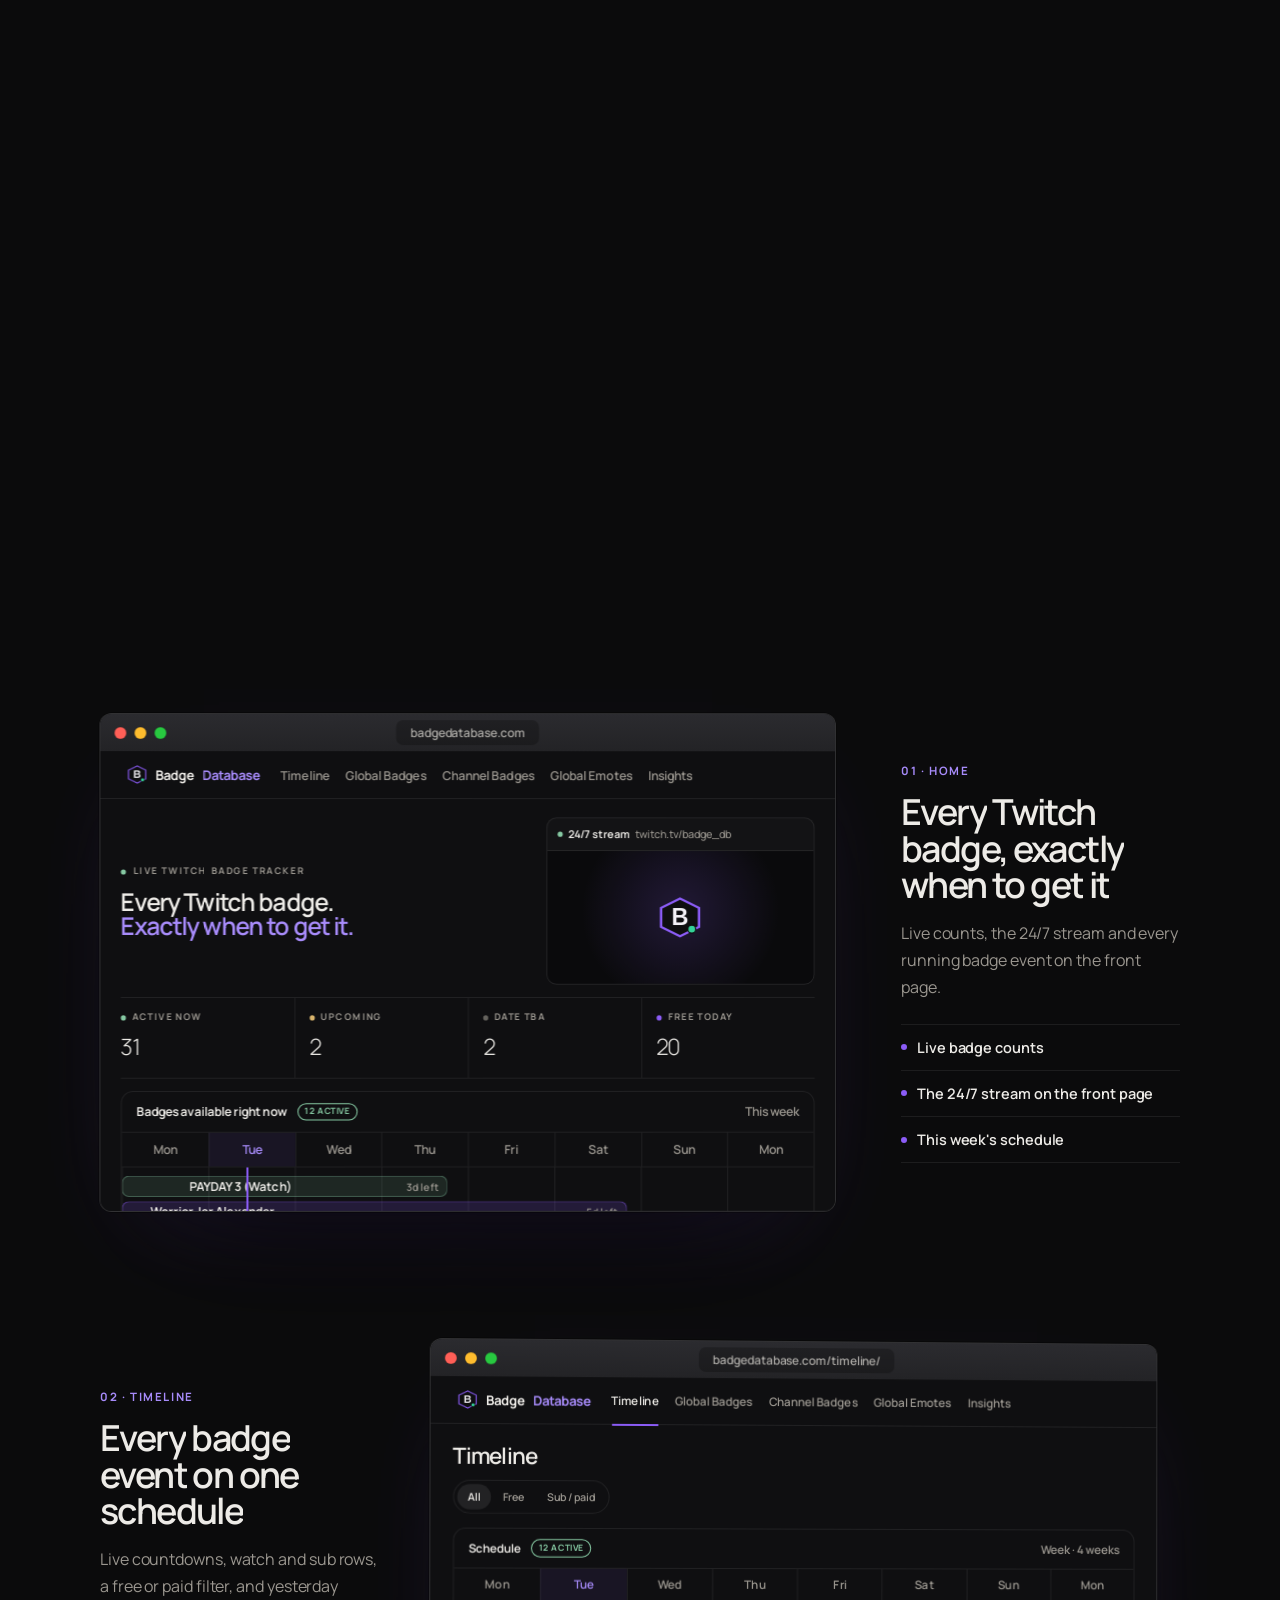
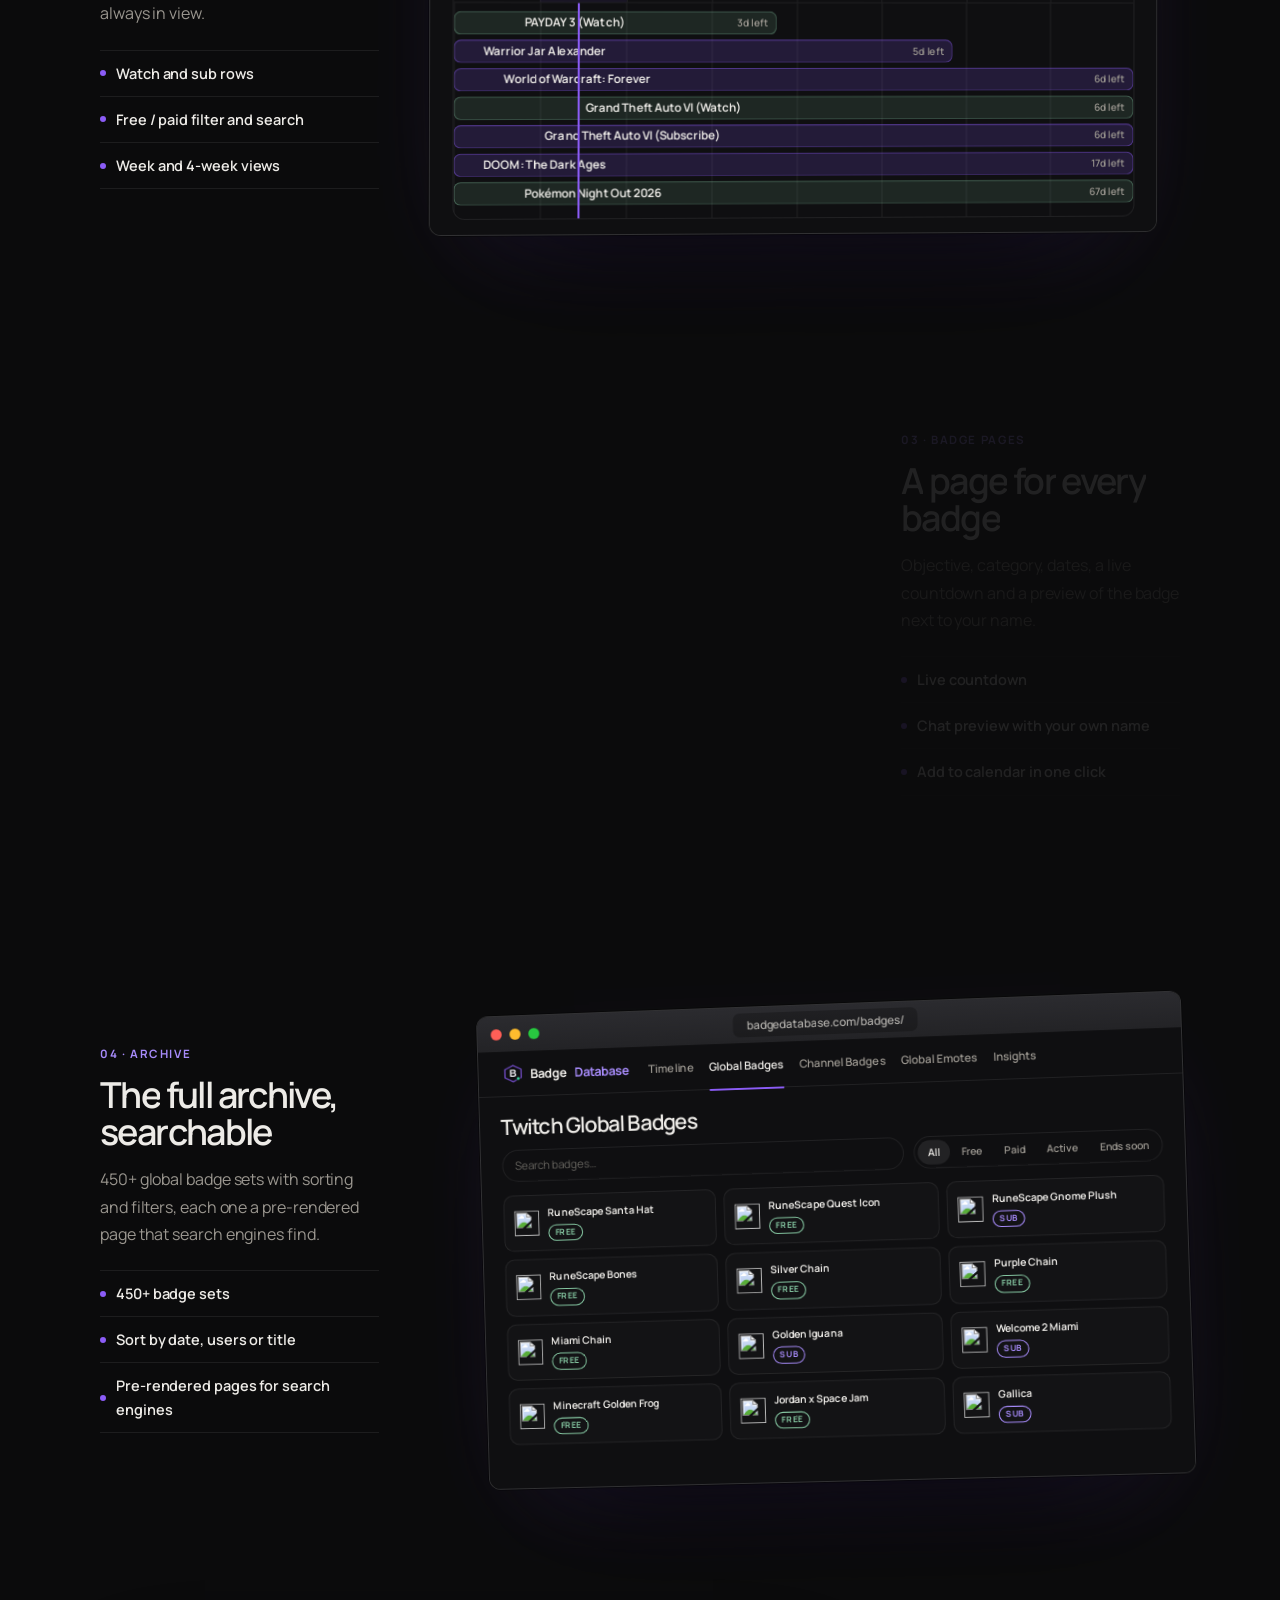
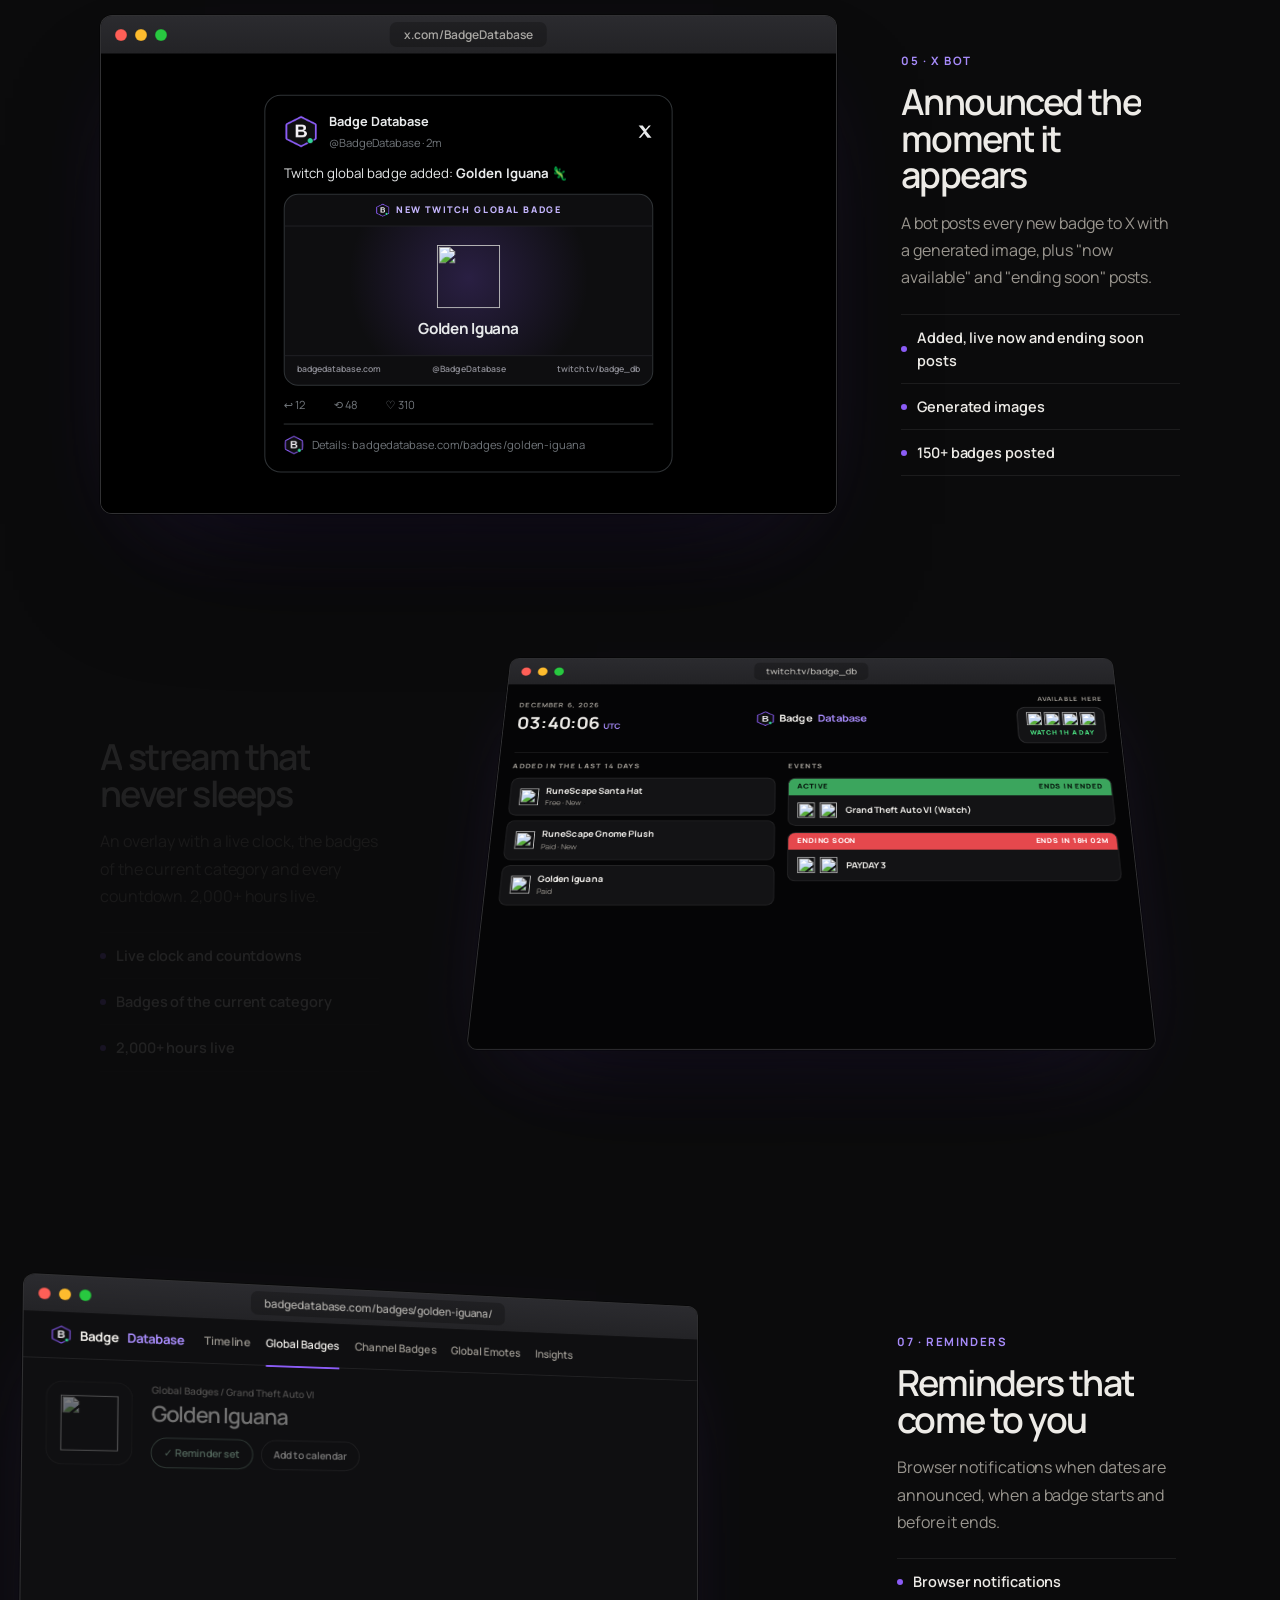
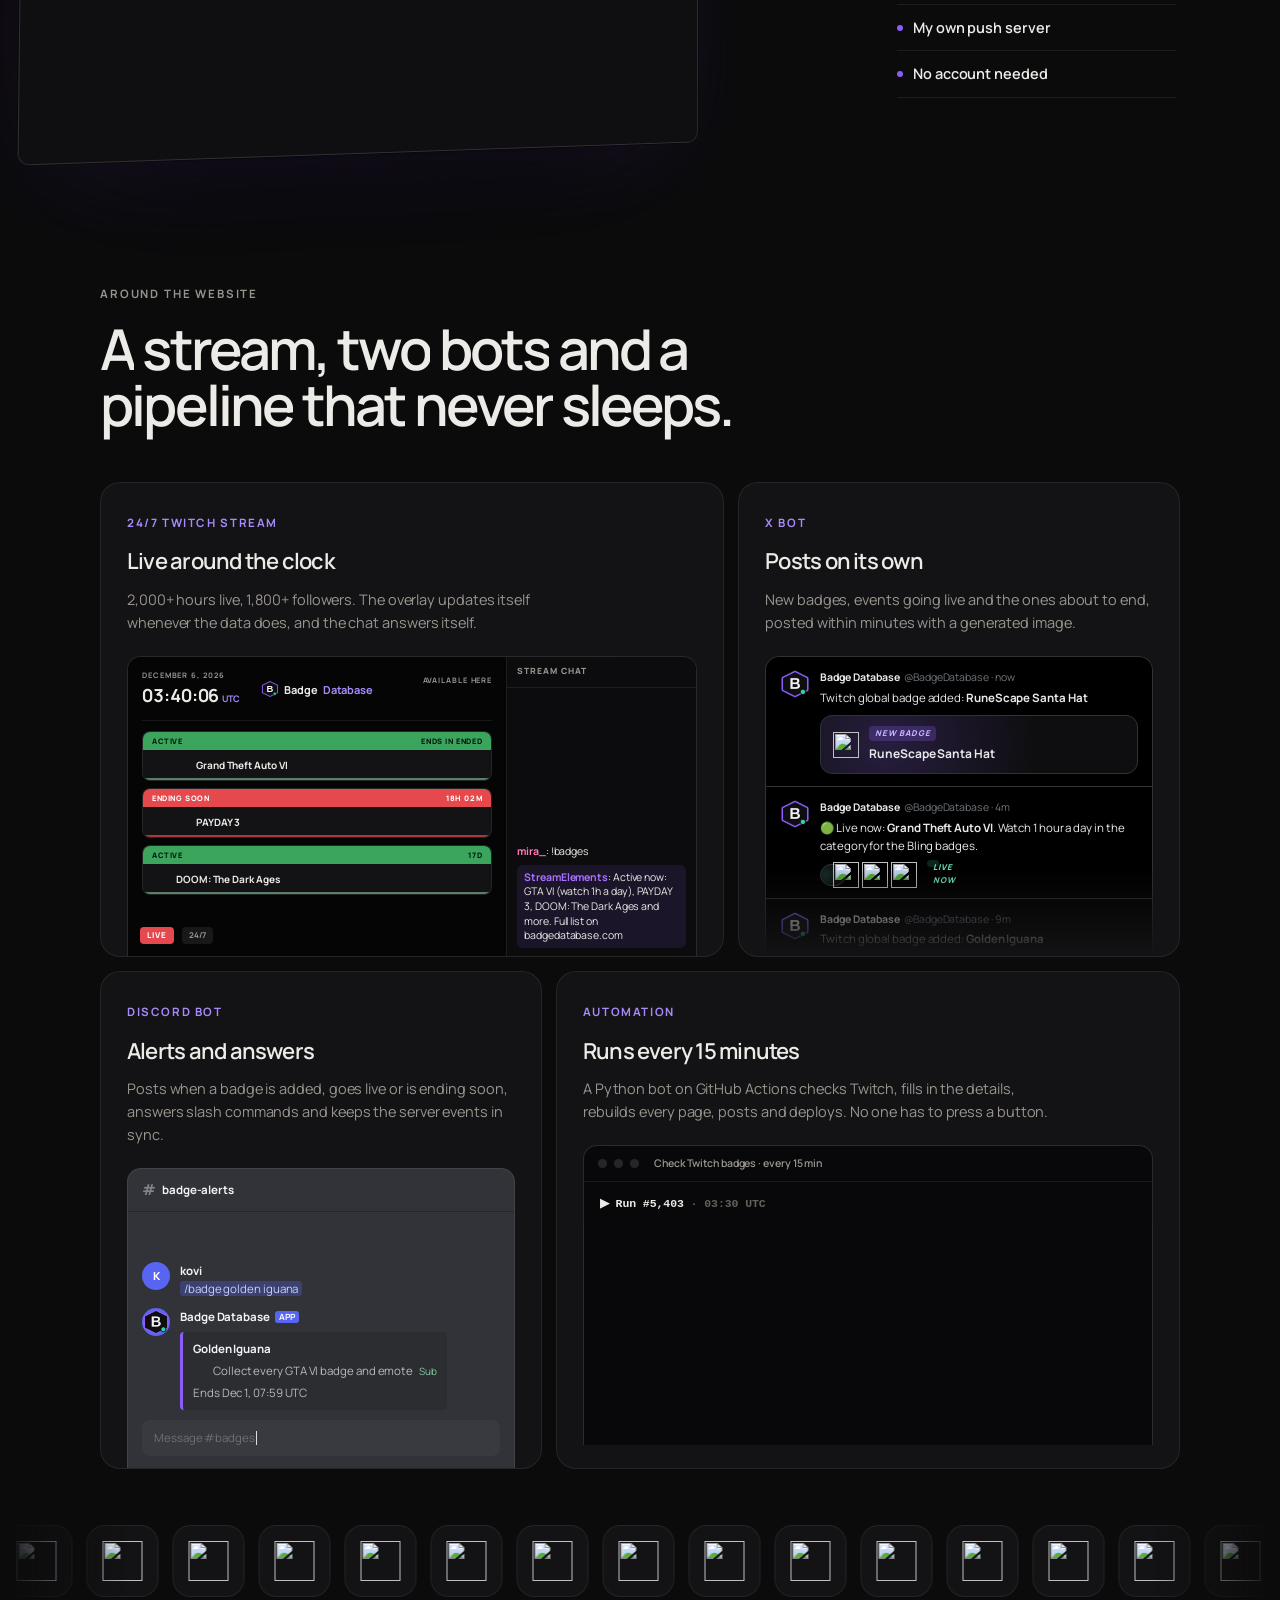
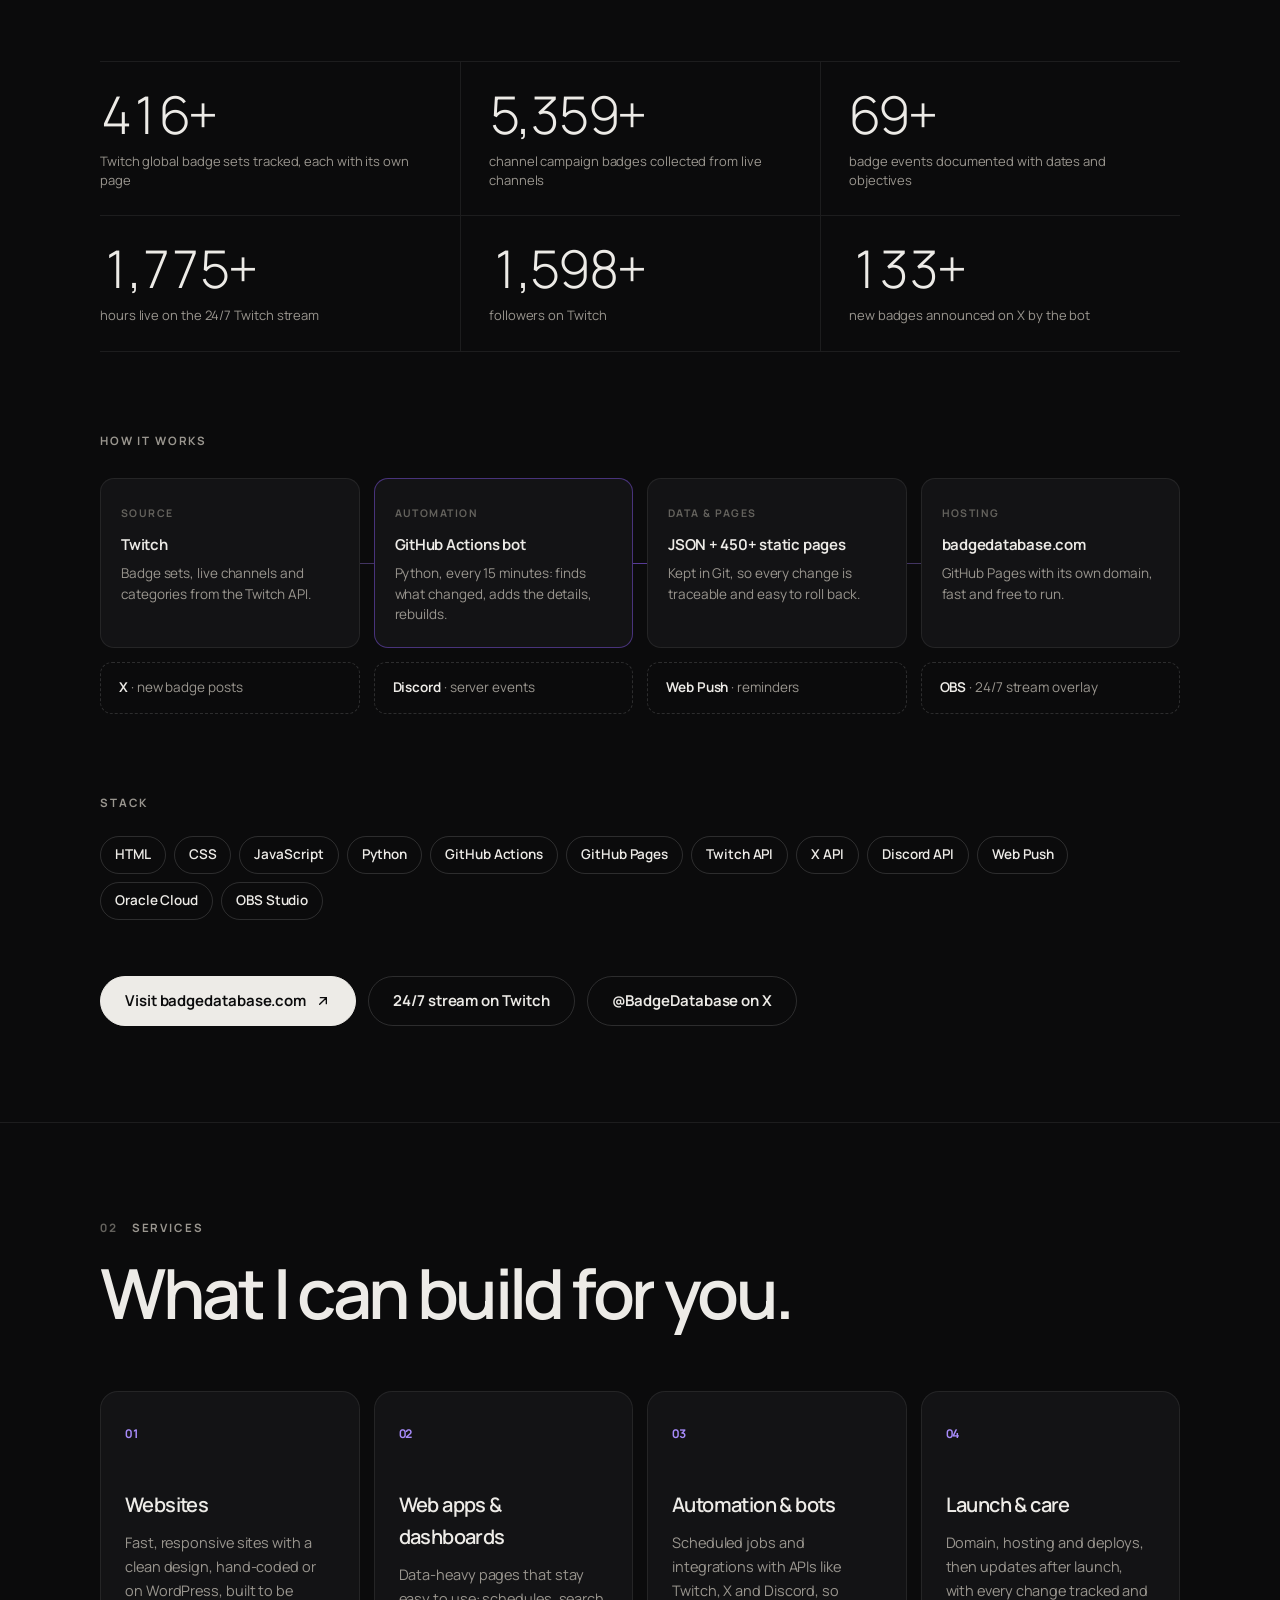
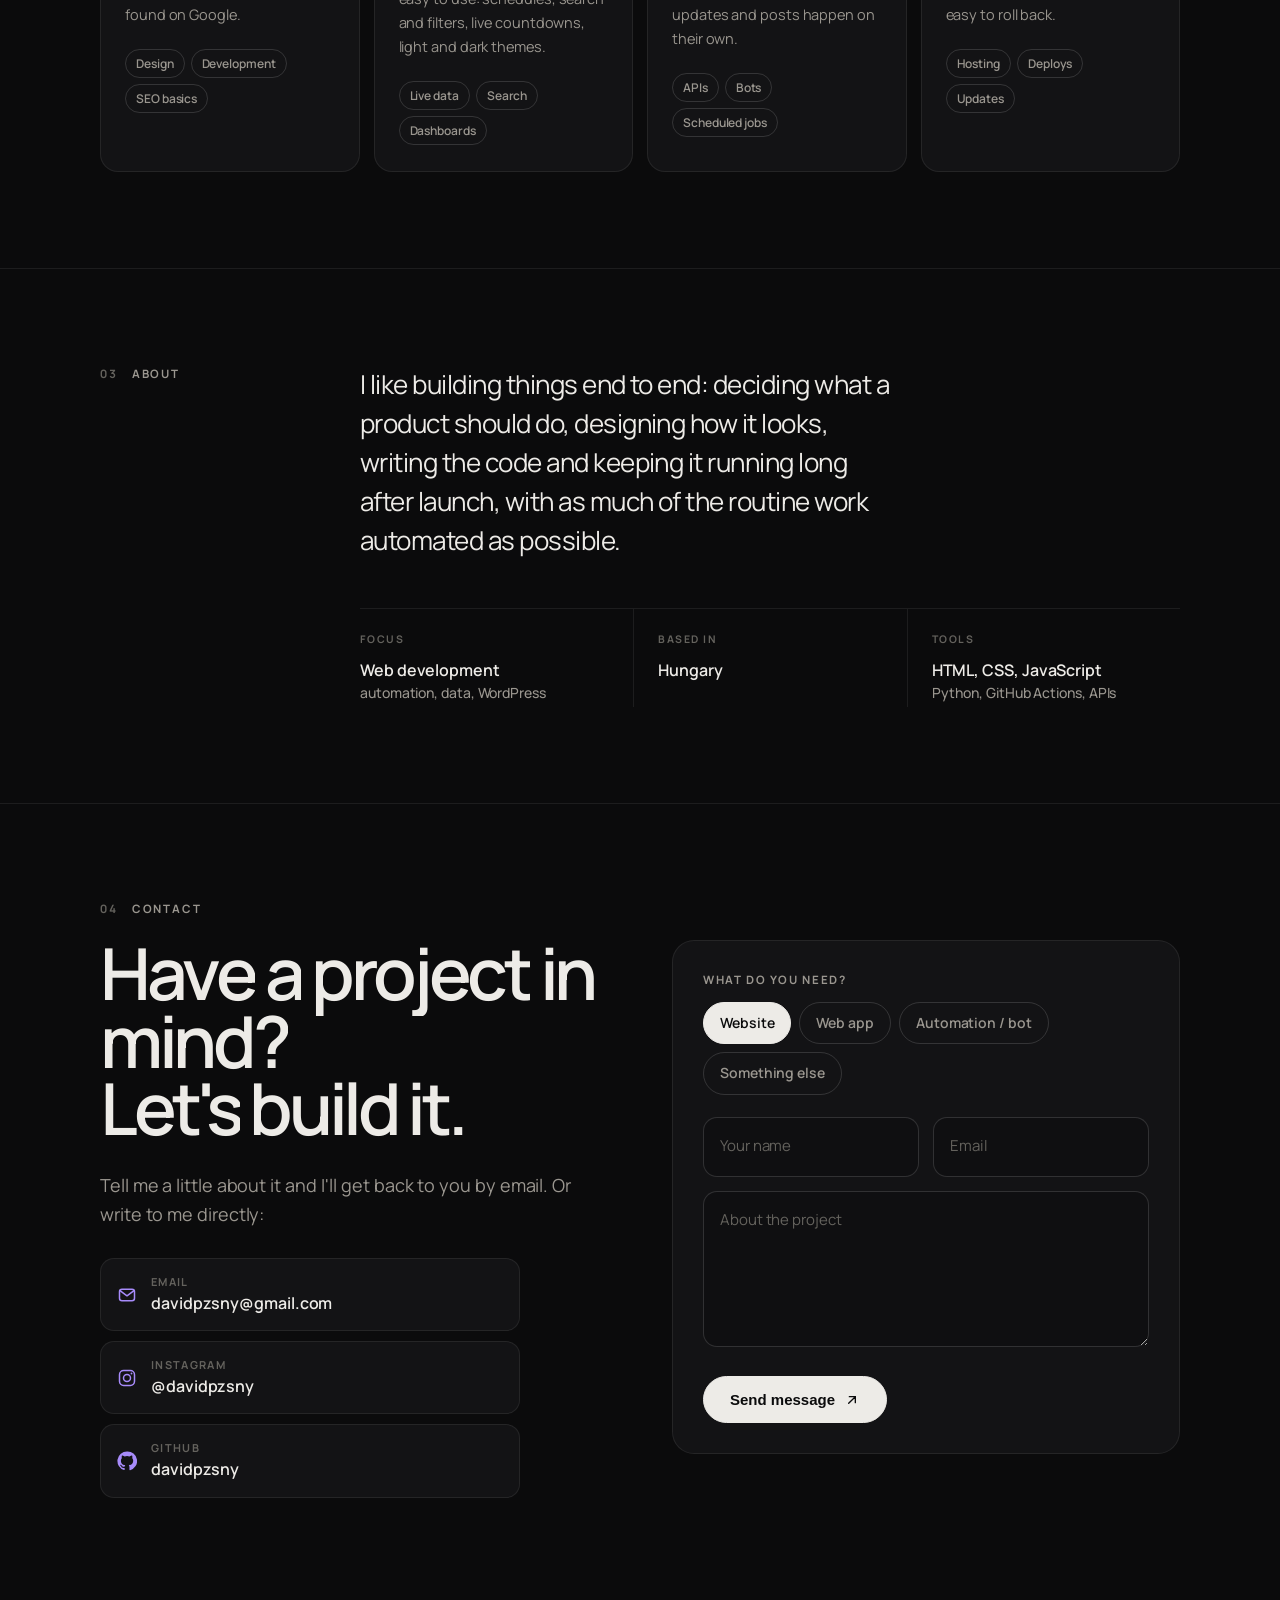
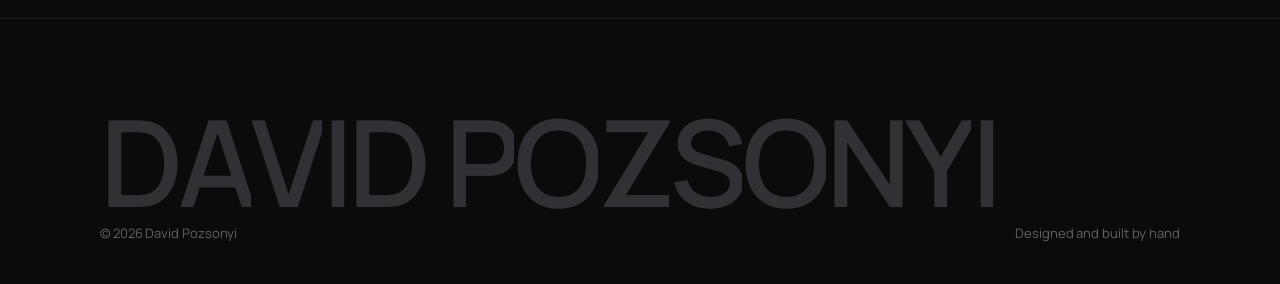
==== commit e3da560d: "Portfolio: zoom into the logo after Projects, windows move in different ways Co-Authored-By: Claude " ====
--- a/index.html
+++ b/index.html
@@ -59,31 +59,54 @@
 
   <!-- work -->
   <section class="sec work" id="work">
-    <div class="wrap">
-      <p class="label rv"><i>01</i>Works</p>
-      <h2 class="big split" data-split="chars">Projects</h2>
-
-      <div class="proj-head">
-        <div>
-          <div class="proj-title rv" style="--d:120ms"><svg class="mark" viewBox="0 0 800 800" role="img" aria-label="Badge Database logo">
-            <polygon class="m-fill" points="400,84 716,242 716,558 400,716 84,558 84,242"/>
-            <polygon class="m-ring" points="400,62 738,231 738,569 400,738 62,569 62,231" pathLength="1"/>
-            <text class="m-b" x="400" y="530" text-anchor="middle">B</text>
-            <circle class="m-dot" cx="610" cy="610" r="70"/>
-          </svg><h3 class="proj-name">Badge Database</h3></div>
-          <p class="lead rv" style="--d:200ms">Every Twitch badge, and exactly when to get it. A live database of Twitch global badges with countdowns and a schedule of every badge event, an X bot that announces new badges the moment they appear, and a 24/7 Twitch stream with 1,800+ followers.</p>
-        </div>
-        <dl class="meta rv" style="--d:280ms">
-          <dt>Role</dt><dd>Design, code, operations</dd>
-          <dt>Year</dt><dd>2026</dd>
-          <dt>Status</dt><dd><span class="live"></span>Live</dd>
-        </dl>
-      </div>
-    </div>
-
-    <!-- the site, page by page: macOS-style windows that rise into place while you scroll -->
+    <!-- Projects: scrolling zooms into the logo, and the work comes out of it -->
+    <div class="zoom" id="zoom">
+      <div class="zoom-pin">
+        <div class="zoom-title">
+          <div class="wrap">
+            <p class="label rv"><i>01</i>Works</p>
+            <div class="zoom-line">
+              <h2 class="big split" data-split="chars">Projects</h2>
+              <span class="zoom-anchor"><svg class="mark" viewBox="0 0 800 800" aria-hidden="true">
+                <polygon class="m-fill" points="400,84 716,242 716,558 400,716 84,558 84,242"/>
+                <polygon class="m-ring" points="400,62 738,231 738,569 400,738 62,569 62,231"/>
+                <text class="m-b" x="400" y="530" text-anchor="middle">B</text>
+                <circle class="m-dot" cx="610" cy="610" r="70"/>
+              </svg></span>
+            </div>
+            <p class="zoom-hint" aria-hidden="true"><span></span>Scroll to step inside</p>
+          </div>
+        </div>
+        <div class="zoom-portal">
+          <div class="wrap">
+            <div class="proj-head">
+              <div>
+                <div class="proj-title pz" style="--d:120ms"><svg class="mark" viewBox="0 0 800 800" role="img" aria-label="Badge Database logo">
+                  <polygon class="m-fill" points="400,84 716,242 716,558 400,716 84,558 84,242"/>
+                  <polygon class="m-ring" points="400,62 738,231 738,569 400,738 62,569 62,231" pathLength="1"/>
+                  <text class="m-b" x="400" y="530" text-anchor="middle">B</text>
+                  <circle class="m-dot" cx="610" cy="610" r="70"/>
+                </svg><h3 class="proj-name">Badge Database</h3></div>
+                <p class="lead rv pz" style="--d:200ms">Every Twitch badge, and exactly when to get it. A live database of Twitch global badges with countdowns and a schedule of every badge event, an X bot that announces new badges the moment they appear, and a 24/7 Twitch stream with 1,800+ followers.</p>
+              </div>
+              <dl class="meta rv pz" style="--d:280ms">
+                <dt>Role</dt><dd>Design, code, operations</dd>
+                <dt>Year</dt><dd>2026</dd>
+                <dt>Status</dt><dd><span class="live"></span>Live</dd>
+              </dl>
+            </div>
+          </div>
+        </div>
+        <svg class="zl" aria-hidden="true"><g class="zl-g">
+          <polygon class="m-ring" points="400,62 738,231 738,569 400,738 62,569 62,231" pathLength="1"/>
+          <g class="zl-in"><text class="m-b" x="400" y="530" text-anchor="middle">B</text><circle class="m-dot" cx="610" cy="610" r="70"/></g>
+        </g></svg>
+      </div>
+    </div>
+
+    <!-- the site, page by page: macOS-style windows that turn, roll and spin into place while you scroll -->
     <div class="wrap showcase" id="showcase">
-      <article class="sc-row sc-l">
+      <article class="sc-row sc-l" data-fx="turn" data-from="left">
         <div class="mac" aria-hidden="true">
           <div class="mac-bar"><span class="tl"><i></i><i></i><i></i></span><span class="mac-title">badgedatabase.com</span></div>
           <div class="viewport"><div class="canvas">
@@ -127,7 +150,7 @@
           <ul class="rv" style="--d:200ms"><li>Live badge counts</li><li>The 24/7 stream on the front page</li><li>This week's schedule</li></ul>
         </div>
       </article>
-      <article class="sc-row sc-r">
+      <article class="sc-row sc-r" data-fx="turn" data-from="right">
         <div class="mac" aria-hidden="true">
           <div class="mac-bar"><span class="tl"><i></i><i></i><i></i></span><span class="mac-title">badgedatabase.com/timeline/</span></div>
           <div class="viewport"><div class="canvas">
@@ -160,7 +183,7 @@
           <ul class="rv" style="--d:200ms"><li>Watch and sub rows</li><li>Free / paid filter and search</li><li>Week and 4-week views</li></ul>
         </div>
       </article>
-      <article class="sc-row sc-l">
+      <article class="sc-row sc-l" data-fx="drum">
         <div class="mac" aria-hidden="true">
           <div class="mac-bar"><span class="tl"><i></i><i></i><i></i></span><span class="mac-title">badgedatabase.com/badges/golden-iguana/</span></div>
           <div class="viewport"><div class="canvas">
@@ -199,7 +222,7 @@
           <ul class="rv" style="--d:200ms"><li>Live countdown</li><li>Chat preview with your own name</li><li>Add to calendar in one click</li></ul>
         </div>
       </article>
-      <article class="sc-row sc-r">
+      <article class="sc-row sc-r" data-fx="spin" data-from="right">
         <div class="mac" aria-hidden="true">
           <div class="mac-bar"><span class="tl"><i></i><i></i><i></i></span><span class="mac-title">badgedatabase.com/badges/</span></div>
           <div class="viewport"><div class="canvas">
@@ -220,7 +243,7 @@
           <ul class="rv" style="--d:200ms"><li>450+ badge sets</li><li>Sort by date, users or title</li><li>Pre-rendered pages for search engines</li></ul>
         </div>
       </article>
-      <article class="sc-row sc-l">
+      <article class="sc-row sc-l" data-fx="spin" data-from="left">
         <div class="mac" aria-hidden="true">
           <div class="mac-bar"><span class="tl"><i></i><i></i><i></i></span><span class="mac-title">x.com/BadgeDatabase</span></div>
           <div class="viewport"><div class="canvas">
@@ -246,7 +269,7 @@
           <ul class="rv" style="--d:200ms"><li>Added, live now and ending soon posts</li><li>Generated images</li><li>150+ badges posted</li></ul>
         </div>
       </article>
-      <article class="sc-row sc-r">
+      <article class="sc-row sc-r" data-fx="drum">
         <div class="mac" aria-hidden="true">
           <div class="mac-bar"><span class="tl"><i></i><i></i><i></i></span><span class="mac-title">twitch.tv/badge_db</span></div>
           <div class="viewport"><div class="canvas">
@@ -280,7 +303,7 @@
           <ul class="rv" style="--d:200ms"><li>Live clock and countdowns</li><li>Badges of the current category</li><li>2,000+ hours live</li></ul>
         </div>
       </article>
-      <article class="sc-row sc-l">
+      <article class="sc-row sc-l" data-fx="turn" data-from="left">
         <div class="mac" aria-hidden="true">
           <div class="mac-bar"><span class="tl"><i></i><i></i><i></i></span><span class="mac-title">badgedatabase.com/badges/golden-iguana/</span></div>
           <div class="viewport"><div class="canvas">
--- a/assets/style.css
+++ b/assets/style.css
@@ -220,7 +220,43 @@
 /* ---------- Projects heading, then the project with its logo ---------- */
 .work{padding-top:120px}
 .big{margin-top:22px;font-size:clamp(64px,11vw,168px);font-weight:600;letter-spacing:-.065em;line-height:.88}
-.work .proj-head{margin-top:64px}
+/* Projects intro: the page zooms into the logo and the work comes out of it */
+.zoom-line{display:flex;align-items:center;gap:clamp(14px,2.2vw,34px);margin-top:22px}
+.zoom-line .big{margin-top:0}
+.zoom-anchor{display:block;flex:none;width:clamp(44px,8.4vw,132px);aspect-ratio:1}
+.zoom-anchor .mark{width:100%;height:100%}
+.zoom-hint{display:none}
+.zoom-portal .proj-head{margin-top:64px}
+.zl{display:none}
+.anim .zoom{height:310vh}
+.anim .zoom-pin{position:sticky;top:0;height:100vh;height:100svh;overflow:hidden}
+.anim .zoom-title,.anim .zoom-portal{position:absolute;inset:0;display:flex;align-items:center}
+.anim .zoom-title > .wrap,.anim .zoom-portal > .wrap{width:100%}
+.anim .zoom-title{transform-origin:var(--ox,50%) var(--oy,50%);will-change:transform,opacity}
+.anim .zoom-portal{background:radial-gradient(circle at var(--cx,50%) var(--cy,50%),rgba(139,92,246,var(--ga,.16)) 0,rgba(139,92,246,0) var(--gr,40vmax)),var(--bg);
+  clip-path:polygon(50% 50%,50% 50%,50% 50%,50% 50%,50% 50%,50% 50%)}
+.anim .zoom-portal .proj-head{margin-top:0}
+.anim .zoom-portal > .wrap{opacity:var(--pc,0);transform:translate3d(0,calc((1 - var(--pc,0)) * 36px),0) scale(calc(.9 + var(--pc,0) * .1));will-change:transform,opacity}
+.anim .zoom-anchor .mark{visibility:hidden}
+.anim .zl{display:block;position:absolute;inset:0;width:100%;height:100%;overflow:visible;pointer-events:none}
+.anim .zoom-hint{display:flex;align-items:center;gap:12px;margin-top:34px;font-size:12px;font-weight:700;letter-spacing:.16em;text-transform:uppercase;color:var(--muted)}
+.zoom-hint span{position:relative;width:1px;height:34px;background:var(--line);overflow:hidden}
+.zoom-hint span::after{content:"";position:absolute;left:0;top:-40%;width:1px;height:40%;background:var(--text);animation:hint 1.8s cubic-bezier(.6,0,.4,1) infinite}
+@keyframes hint{to{top:100%}}
+.js .zl .m-ring{stroke-dasharray:1 1;stroke-dashoffset:1;transition:stroke-dashoffset 1.3s cubic-bezier(.65,0,.35,1) .35s}
+.js .zl .m-b{opacity:0;transition:opacity .6s ease 1.15s}
+.js .zl .m-dot{transform:scale(0);transition:transform .5s cubic-bezier(.34,1.56,.64,1) 1.45s}
+.js .zl.in .m-ring{stroke-dashoffset:0}
+.js .zl.in .m-b{opacity:1}
+.js .zl.in .m-dot{transform:scale(1)}
+@media (max-height:520px){
+  .anim .zoom{height:auto}
+  .anim .zoom-pin{position:static;height:auto;overflow:visible}
+  .anim .zoom-title,.anim .zoom-portal{position:static;display:block}
+  .anim .zoom-portal{clip-path:none;background:none;padding-top:64px}
+  .anim .zl,.anim .zoom-hint{display:none}
+  .anim .zoom-anchor .mark{visibility:visible}
+}
 .proj-name{font-size:clamp(30px,3.4vw,44px);font-weight:600;letter-spacing:-.05em;line-height:1}
 .mark{width:64px;height:64px;flex:none;overflow:visible}
 .m-fill{fill:#0e0e10}
@@ -690,8 +726,9 @@
 .sc-row.sc-r .mac{order:2}
 .mac{position:relative;border-radius:12px;overflow:hidden;background:#151517;border:1px solid rgba(255,255,255,.12);
   box-shadow:0 0 0 .5px rgba(0,0,0,.8),0 70px 140px -60px rgba(0,0,0,.95),0 40px 100px -50px rgba(139,92,246,.3);
-  transform-origin:50% 50%;will-change:transform;
-  transform:perspective(1600px) translateY(var(--ty,0px)) rotateX(var(--rx,0deg)) rotateY(var(--ry,0deg)) scale(var(--sc,1))}
+  transform-origin:50% 50%;will-change:transform,opacity;backface-visibility:hidden;
+  transform:perspective(1300px) translate3d(var(--tx,0px),var(--ty,0px),var(--tz,0px)) rotateY(var(--ry,0deg)) rotateX(var(--rx,0deg)) rotateZ(var(--rz,0deg)) scale(var(--sc,1))}
+main{overflow-x:clip}
 .mac-bar{position:relative;display:flex;align-items:center;height:38px;padding:0 14px;background:linear-gradient(#2b2b2f,#232326);border-bottom:1px solid rgba(0,0,0,.6)}
 .tl{display:flex;gap:8px}
 .tl i{width:12px;height:12px;border-radius:50%;background:#ff5f57;box-shadow:inset 0 0 0 .5px rgba(0,0,0,.25)}
@@ -707,8 +744,9 @@
 .sc-text li{display:flex;align-items:center;gap:10px;padding:11px 0;border-bottom:1px solid var(--line);font-size:14.5px;font-weight:600}
 .sc-text li::before{content:"";width:6px;height:6px;border-radius:50%;background:var(--purple);flex:none}
 /* entrance: the window rises from its side */
-.js .mac{opacity:0;transition:opacity .9s ease}
-.js .sc-row.in .mac{opacity:1}
+.anim .mac{opacity:var(--op,0)}
+.sc-text{position:relative;z-index:2}
+.anim .sc-text{opacity:var(--top,0);transform:translate3d(var(--ttx,0px),0,0);will-change:transform,opacity}
 @media (max-width:980px){
   .sc-row,.sc-row.sc-r{grid-template-columns:1fr;gap:28px}
   .sc-row.sc-r .mac{order:0}
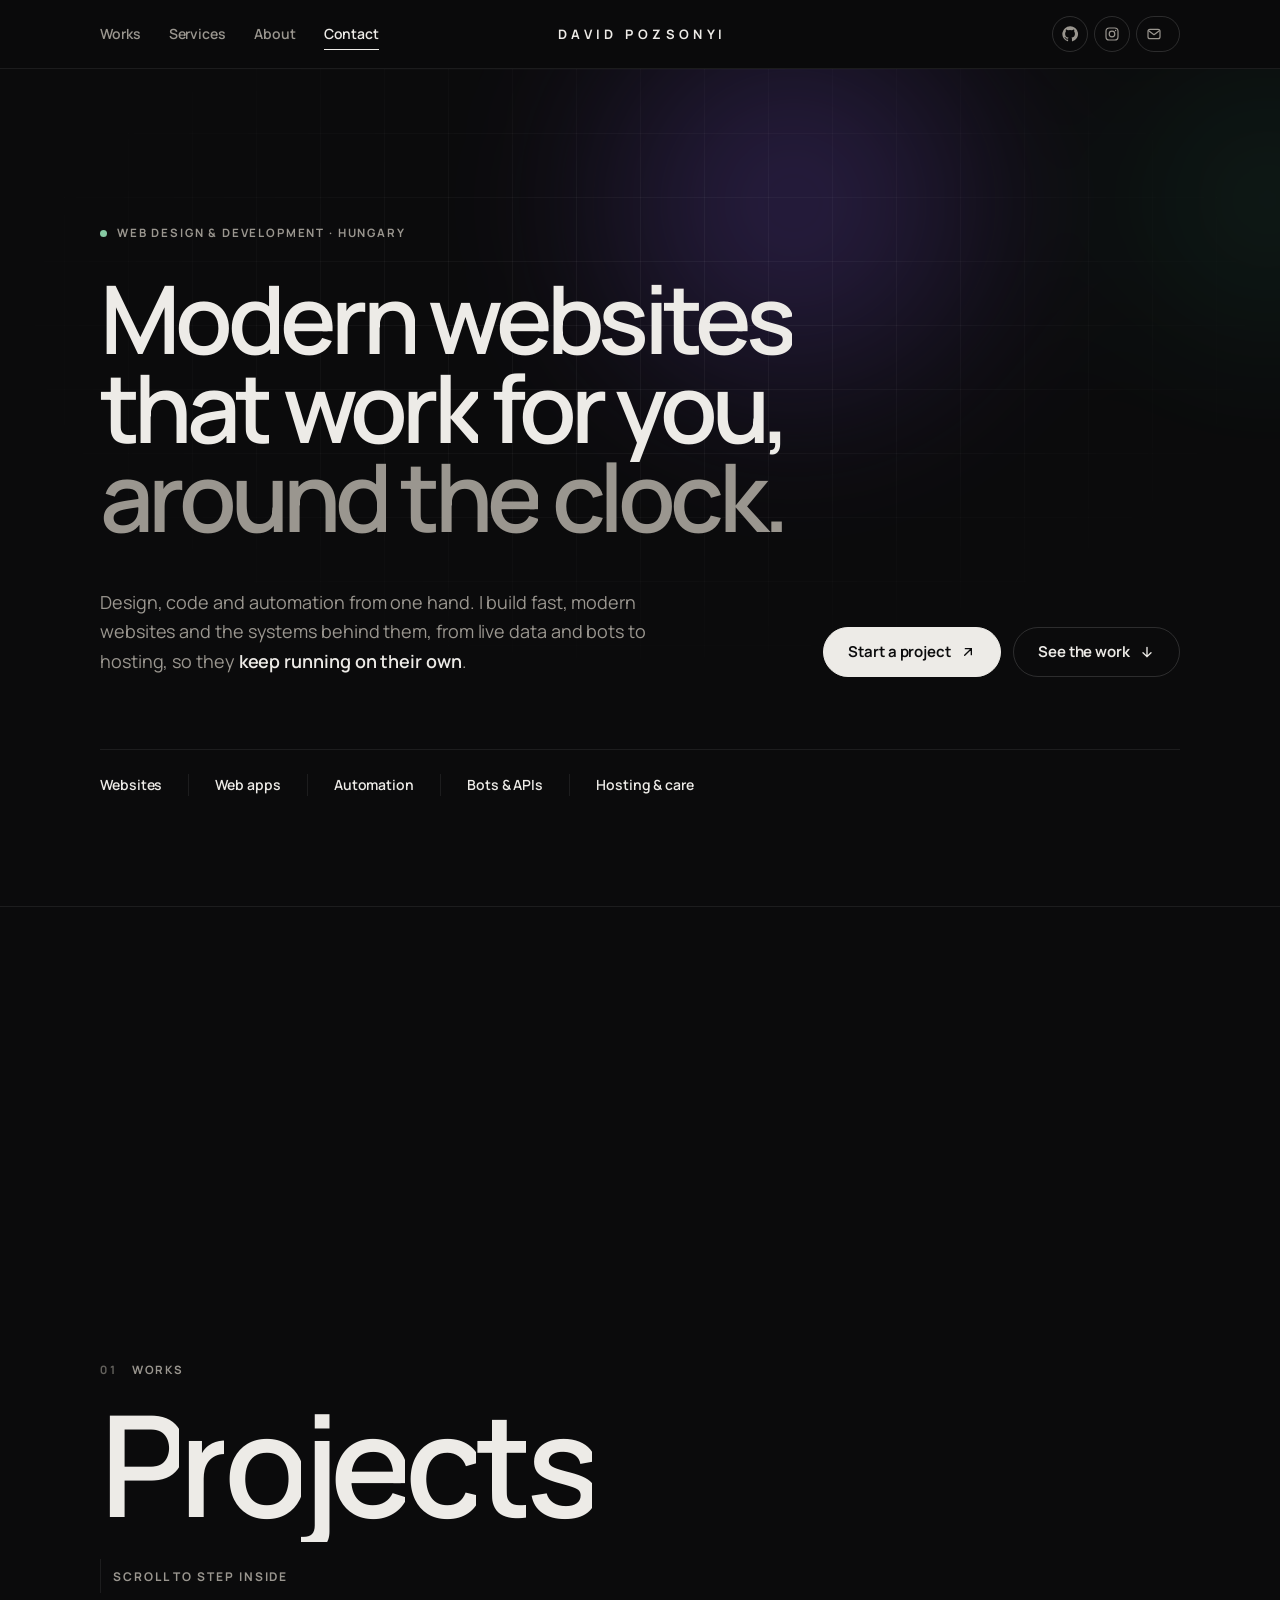
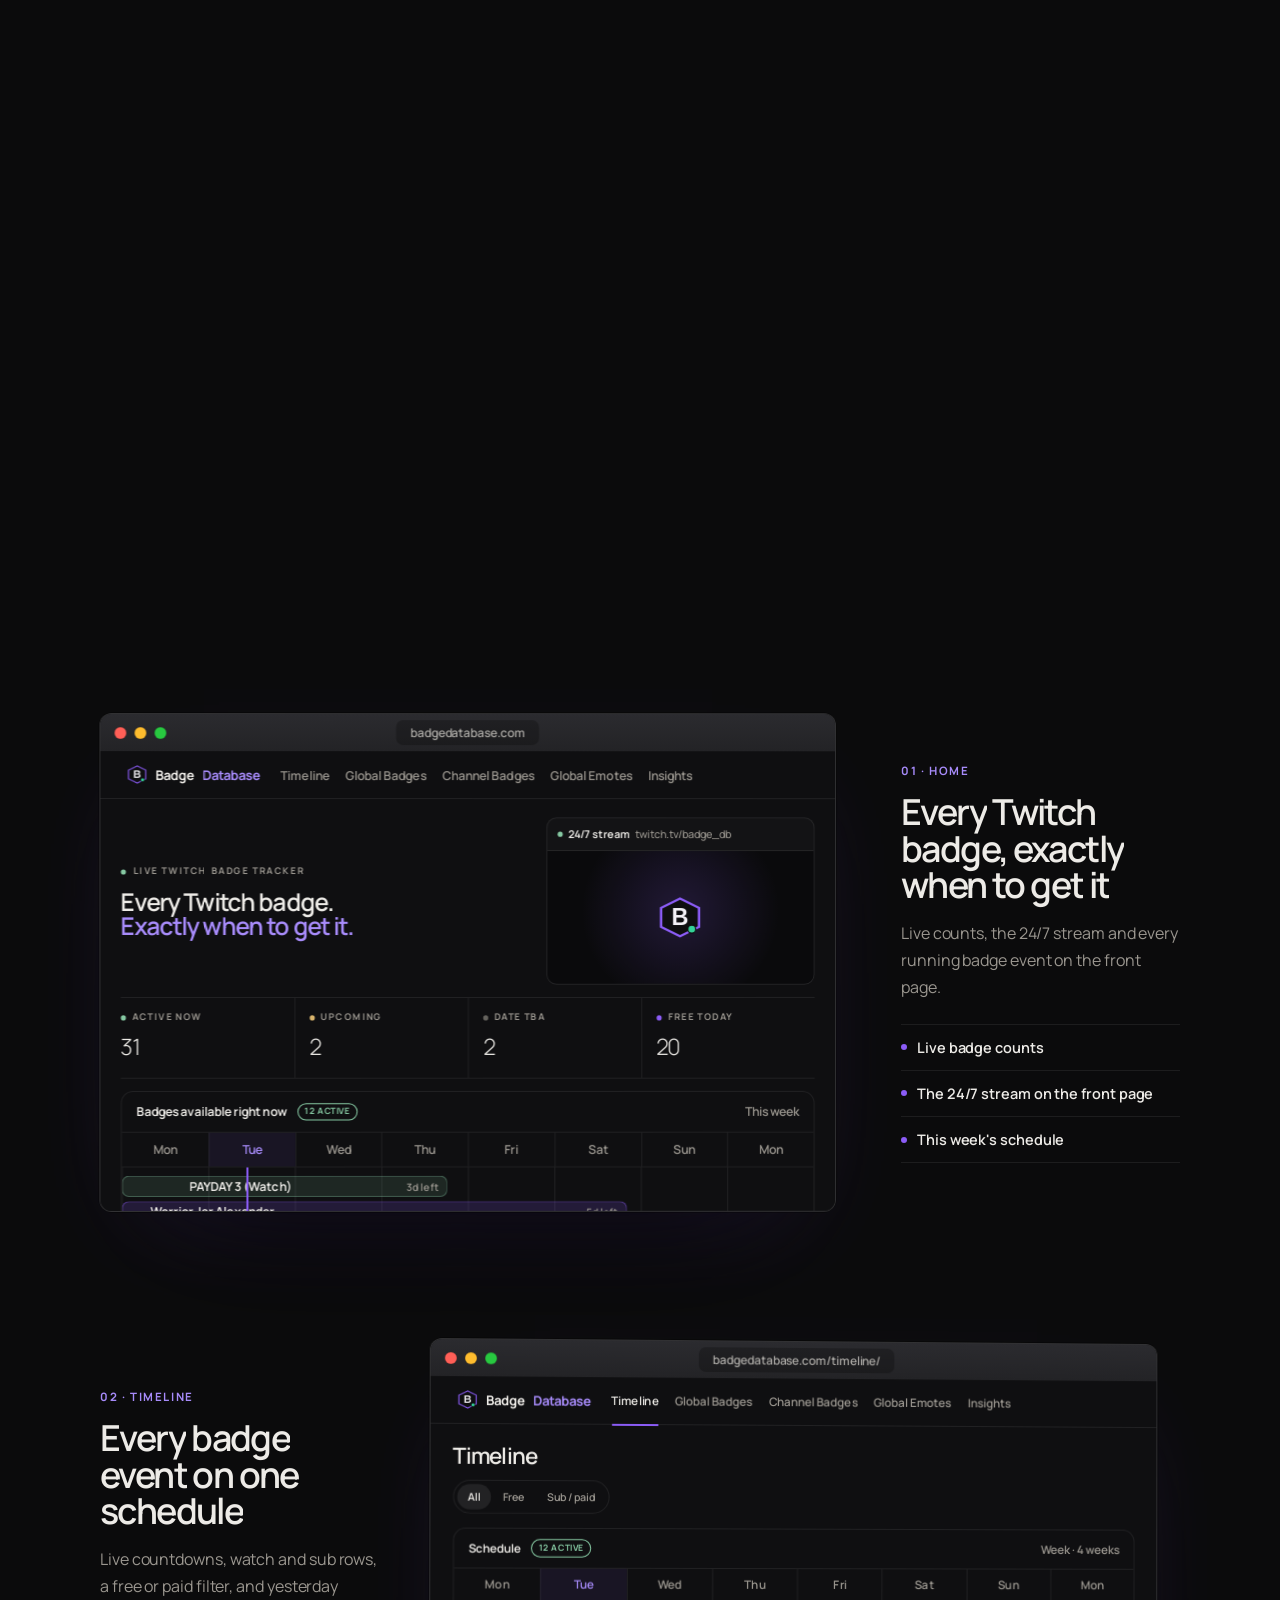
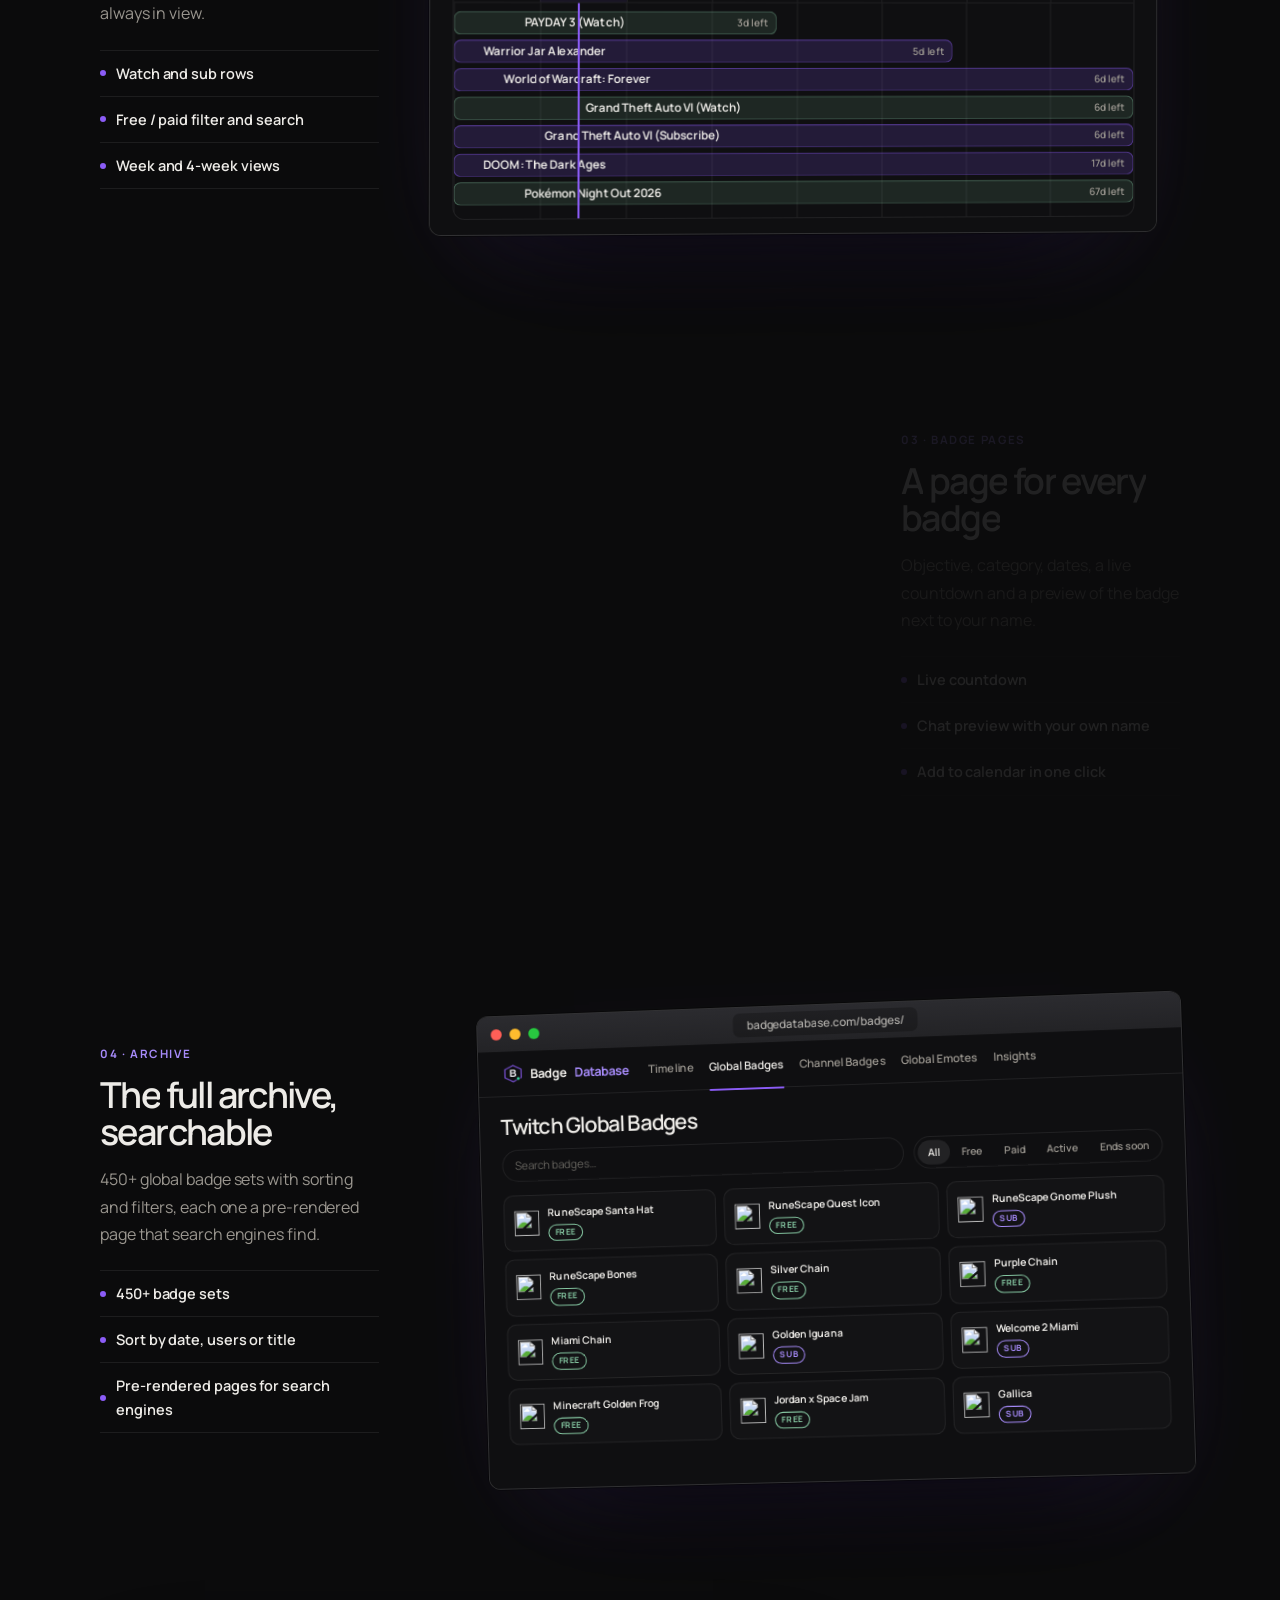
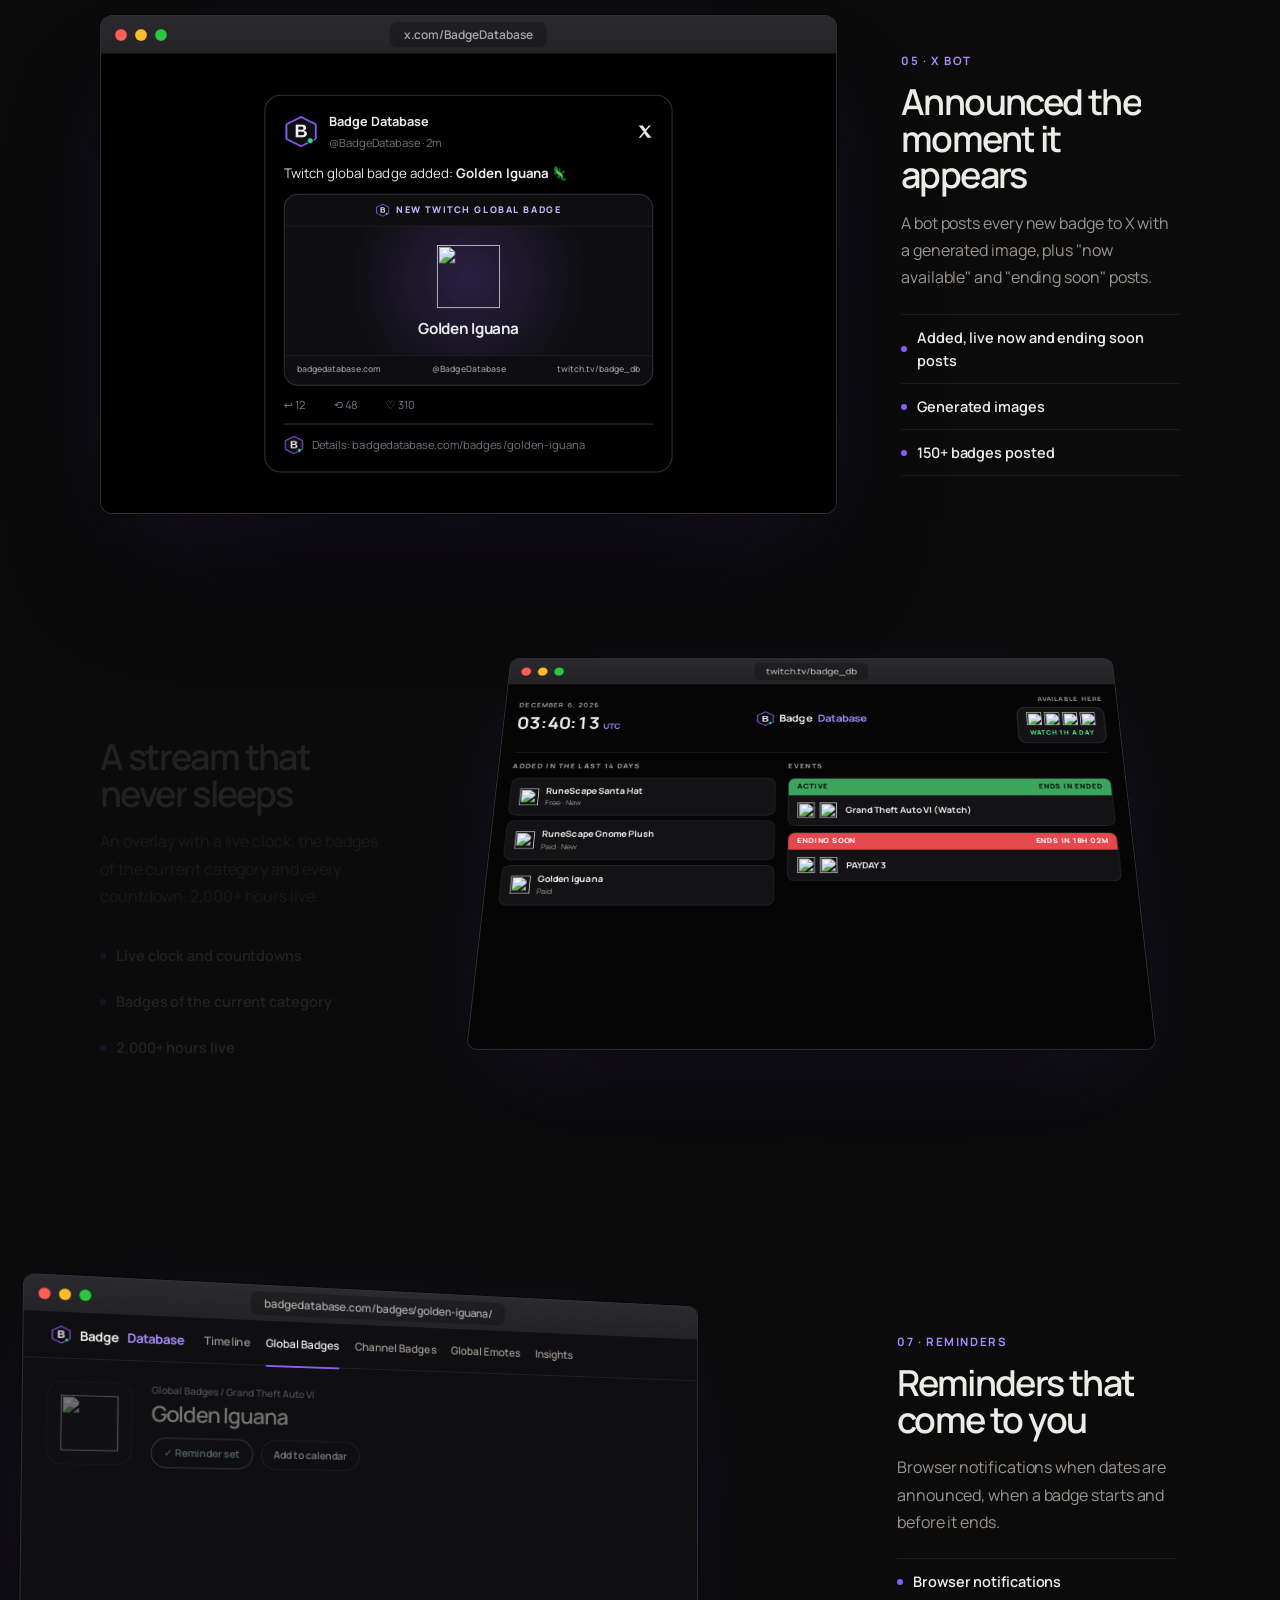
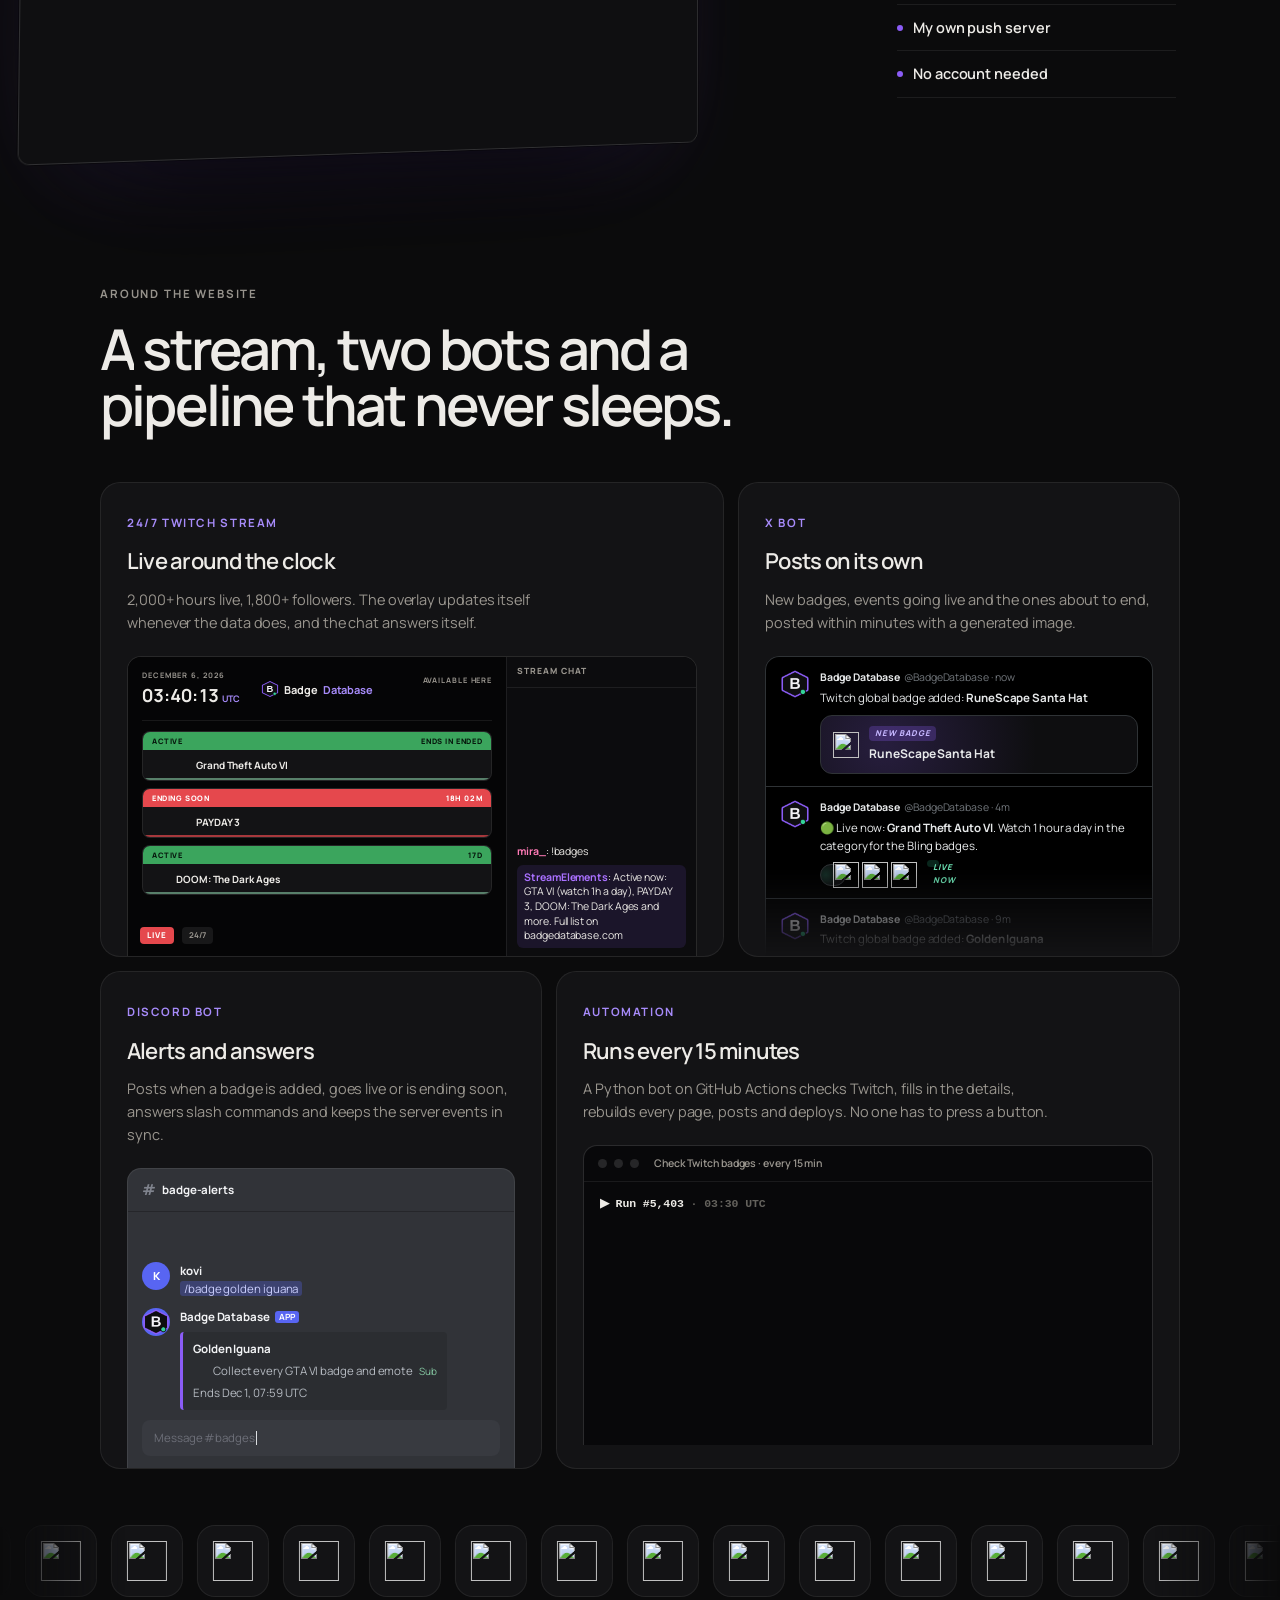
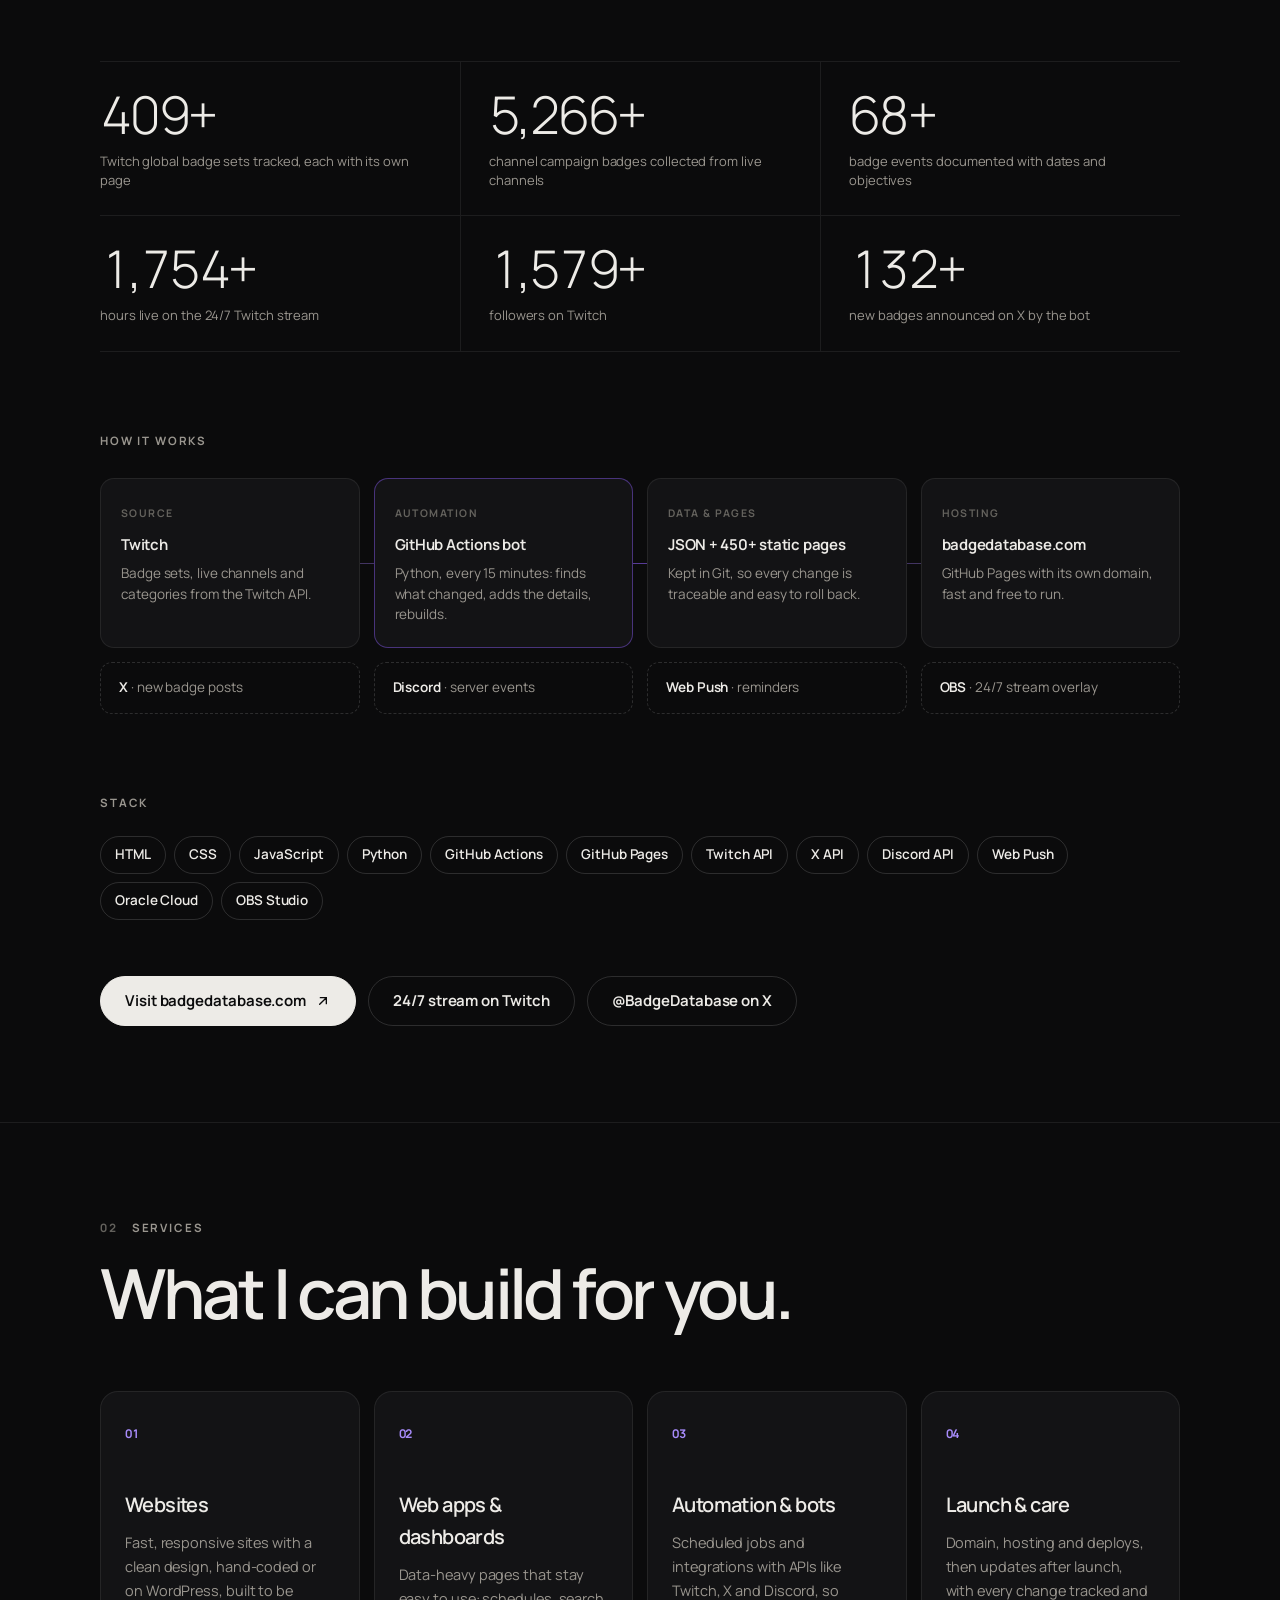
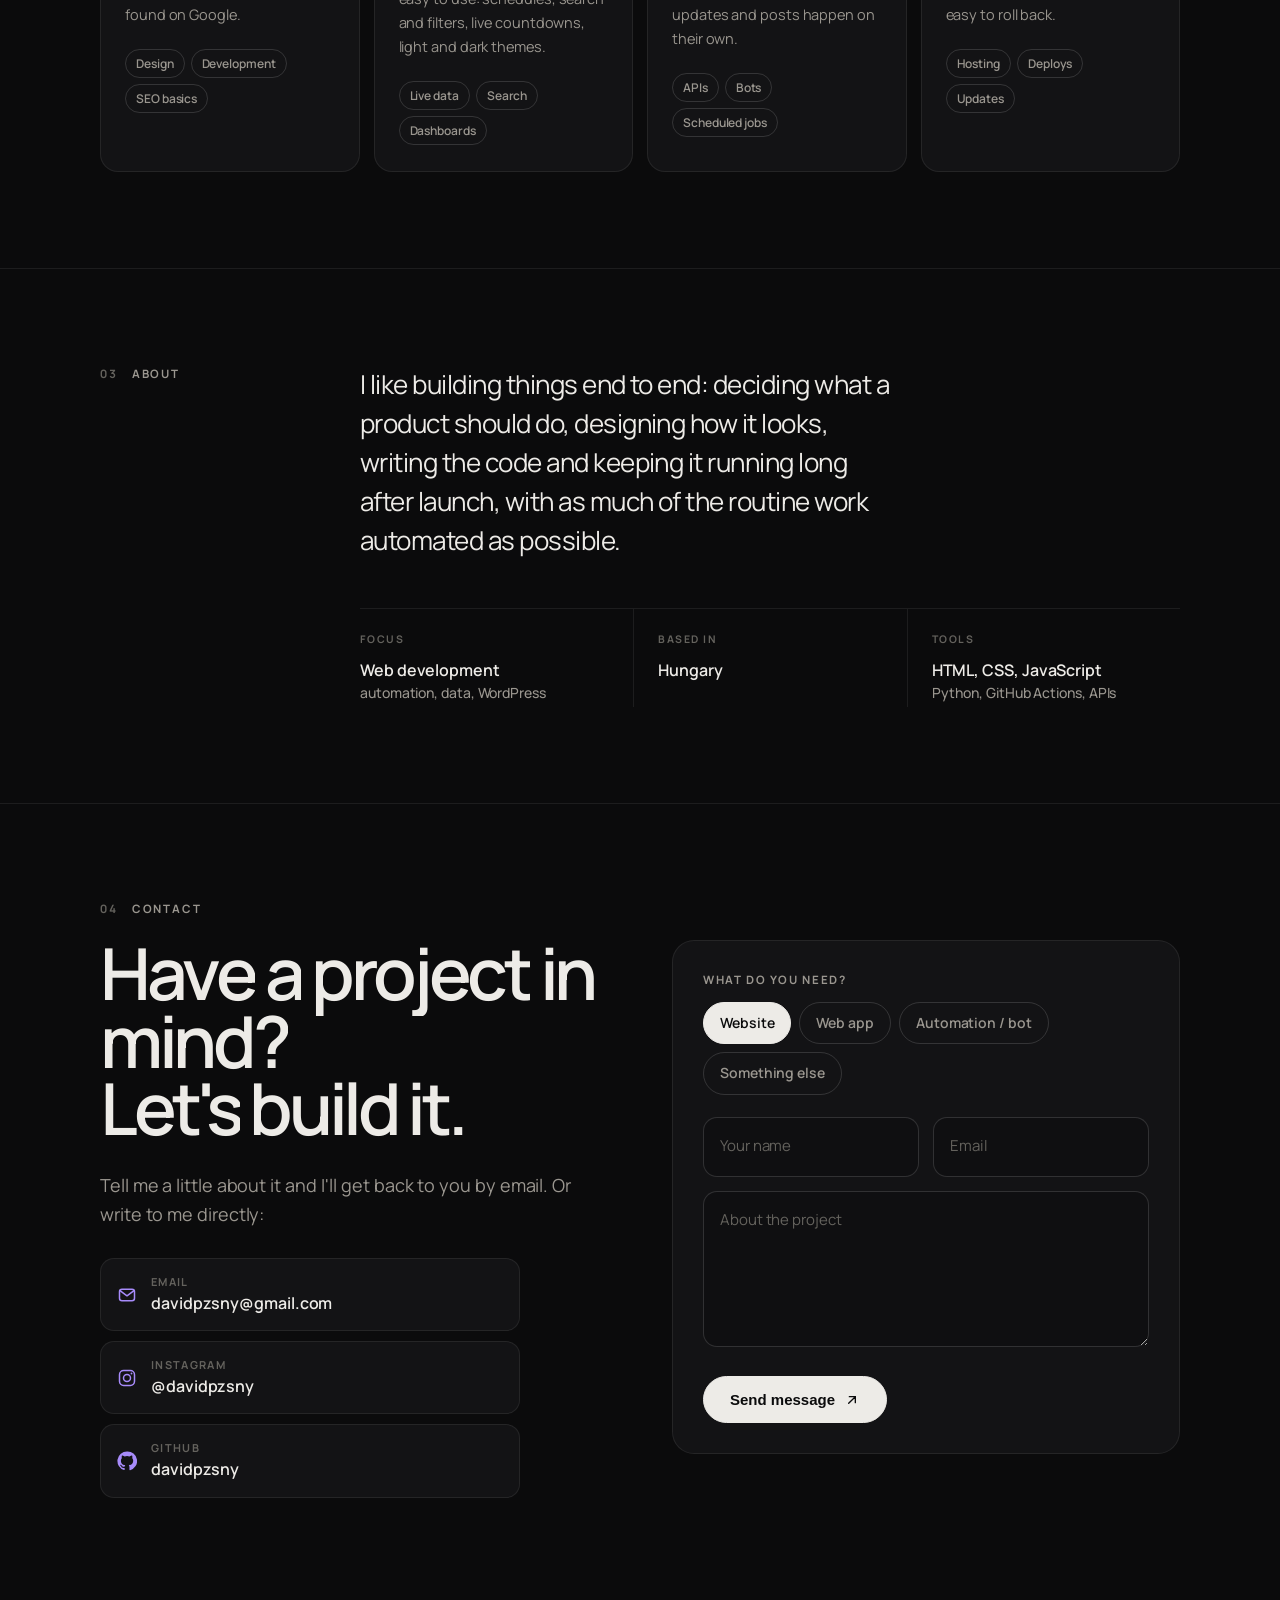
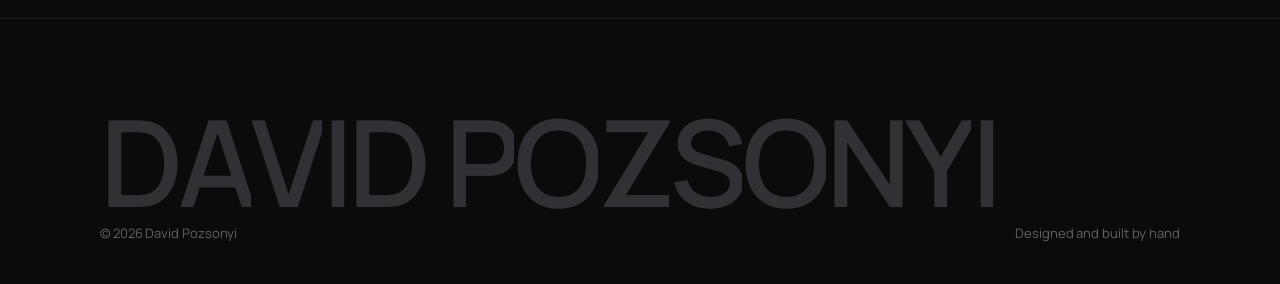
==== commit c62540a5: "Portfolio: fly through the o of Projects into Badge Database, close the logo ring Co-Authored-By: Cl" ====
--- a/index.html
+++ b/index.html
@@ -59,21 +59,13 @@
 
   <!-- work -->
   <section class="sec work" id="work">
-    <!-- Projects: scrolling zooms into the logo, and the work comes out of it -->
+    <!-- Projects: scrolling flies through the "o" of the title, and the work comes out of it -->
     <div class="zoom" id="zoom">
       <div class="zoom-pin">
         <div class="zoom-title">
           <div class="wrap">
             <p class="label rv"><i>01</i>Works</p>
-            <div class="zoom-line">
-              <h2 class="big split" data-split="chars">Projects</h2>
-              <span class="zoom-anchor"><svg class="mark" viewBox="0 0 800 800" aria-hidden="true">
-                <polygon class="m-fill" points="400,84 716,242 716,558 400,716 84,558 84,242"/>
-                <polygon class="m-ring" points="400,62 738,231 738,569 400,738 62,569 62,231"/>
-                <text class="m-b" x="400" y="530" text-anchor="middle">B</text>
-                <circle class="m-dot" cx="610" cy="610" r="70"/>
-              </svg></span>
-            </div>
+            <h2 class="big split" data-split="chars">Projects</h2>
             <p class="zoom-hint" aria-hidden="true"><span></span>Scroll to step inside</p>
           </div>
         </div>
@@ -83,7 +75,7 @@
               <div>
                 <div class="proj-title pz" style="--d:120ms"><svg class="mark" viewBox="0 0 800 800" role="img" aria-label="Badge Database logo">
                   <polygon class="m-fill" points="400,84 716,242 716,558 400,716 84,558 84,242"/>
-                  <polygon class="m-ring" points="400,62 738,231 738,569 400,738 62,569 62,231" pathLength="1"/>
+                  <polygon class="m-ring" points="569,146.5 738,231 738,569 400,738 62,569 62,231 400,62" pathLength="1"/>
                   <text class="m-b" x="400" y="530" text-anchor="middle">B</text>
                   <circle class="m-dot" cx="610" cy="610" r="70"/>
                 </svg><h3 class="proj-name">Badge Database</h3></div>
@@ -97,10 +89,6 @@
             </div>
           </div>
         </div>
-        <svg class="zl" aria-hidden="true"><g class="zl-g">
-          <polygon class="m-ring" points="400,62 738,231 738,569 400,738 62,569 62,231" pathLength="1"/>
-          <g class="zl-in"><text class="m-b" x="400" y="530" text-anchor="middle">B</text><circle class="m-dot" cx="610" cy="610" r="70"/></g>
-        </g></svg>
       </div>
     </div>
 
--- a/assets/style.css
+++ b/assets/style.css
@@ -220,43 +220,30 @@
 /* ---------- Projects heading, then the project with its logo ---------- */
 .work{padding-top:120px}
 .big{margin-top:22px;font-size:clamp(64px,11vw,168px);font-weight:600;letter-spacing:-.065em;line-height:.88}
-/* Projects intro: the page zooms into the logo and the work comes out of it */
-.zoom-line{display:flex;align-items:center;gap:clamp(14px,2.2vw,34px);margin-top:22px}
-.zoom-line .big{margin-top:0}
-.zoom-anchor{display:block;flex:none;width:clamp(44px,8.4vw,132px);aspect-ratio:1}
-.zoom-anchor .mark{width:100%;height:100%}
+/* Projects intro: scrolling flies through the "o" of the title and the work comes out of it */
 .zoom-hint{display:none}
 .zoom-portal .proj-head{margin-top:64px}
-.zl{display:none}
 .anim .zoom{height:310vh}
 .anim .zoom-pin{position:sticky;top:0;height:100vh;height:100svh;overflow:hidden}
 .anim .zoom-title,.anim .zoom-portal{position:absolute;inset:0;display:flex;align-items:center}
 .anim .zoom-title > .wrap,.anim .zoom-portal > .wrap{width:100%}
-.anim .zoom-title{transform-origin:var(--ox,50%) var(--oy,50%);will-change:transform,opacity}
+.anim .zoom-title{transform-origin:var(--ox,50%) var(--oy,50%)}
 .anim .zoom-portal{background:radial-gradient(circle at var(--cx,50%) var(--cy,50%),rgba(139,92,246,var(--ga,.16)) 0,rgba(139,92,246,0) var(--gr,40vmax)),var(--bg);
-  clip-path:polygon(50% 50%,50% 50%,50% 50%,50% 50%,50% 50%,50% 50%)}
+  clip-path:ellipse(0 0 at 50% 50%)}
 .anim .zoom-portal .proj-head{margin-top:0}
 .anim .zoom-portal > .wrap{opacity:var(--pc,0);transform:translate3d(0,calc((1 - var(--pc,0)) * 36px),0) scale(calc(.9 + var(--pc,0) * .1));will-change:transform,opacity}
-.anim .zoom-anchor .mark{visibility:hidden}
-.anim .zl{display:block;position:absolute;inset:0;width:100%;height:100%;overflow:visible;pointer-events:none}
 .anim .zoom-hint{display:flex;align-items:center;gap:12px;margin-top:34px;font-size:12px;font-weight:700;letter-spacing:.16em;text-transform:uppercase;color:var(--muted)}
 .zoom-hint span{position:relative;width:1px;height:34px;background:var(--line);overflow:hidden}
 .zoom-hint span::after{content:"";position:absolute;left:0;top:-40%;width:1px;height:40%;background:var(--text);animation:hint 1.8s cubic-bezier(.6,0,.4,1) infinite}
 @keyframes hint{to{top:100%}}
-.js .zl .m-ring{stroke-dasharray:1 1;stroke-dashoffset:1;transition:stroke-dashoffset 1.3s cubic-bezier(.65,0,.35,1) .35s}
-.js .zl .m-b{opacity:0;transition:opacity .6s ease 1.15s}
-.js .zl .m-dot{transform:scale(0);transition:transform .5s cubic-bezier(.34,1.56,.64,1) 1.45s}
-.js .zl.in .m-ring{stroke-dashoffset:0}
-.js .zl.in .m-b{opacity:1}
-.js .zl.in .m-dot{transform:scale(1)}
 @media (max-height:520px){
   .anim .zoom{height:auto}
   .anim .zoom-pin{position:static;height:auto;overflow:visible}
   .anim .zoom-title,.anim .zoom-portal{position:static;display:block}
   .anim .zoom-portal{clip-path:none;background:none;padding-top:64px}
-  .anim .zl,.anim .zoom-hint{display:none}
-  .anim .zoom-anchor .mark{visibility:visible}
-}
+  .anim .zoom-hint{display:none}
+}
+
 .proj-name{font-size:clamp(30px,3.4vw,44px);font-weight:600;letter-spacing:-.05em;line-height:1}
 .mark{width:64px;height:64px;flex:none;overflow:visible}
 .m-fill{fill:#0e0e10}
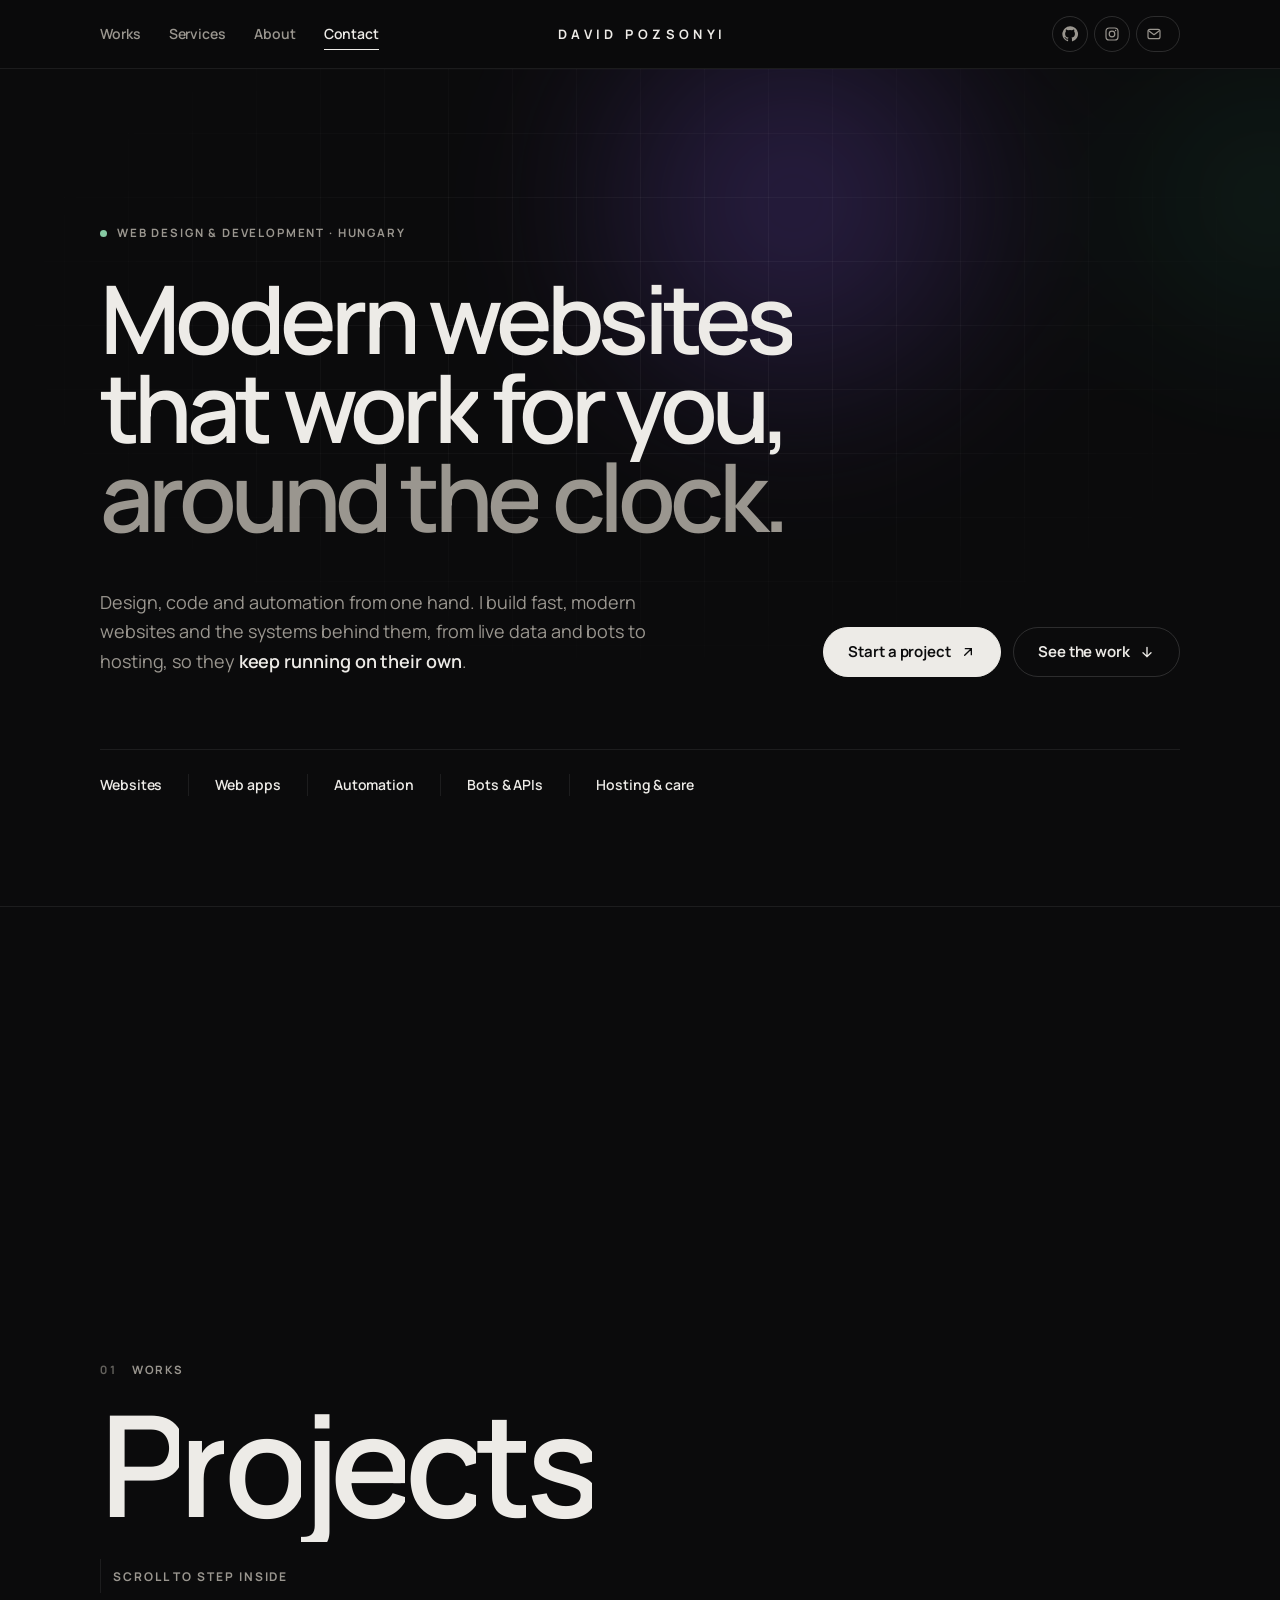
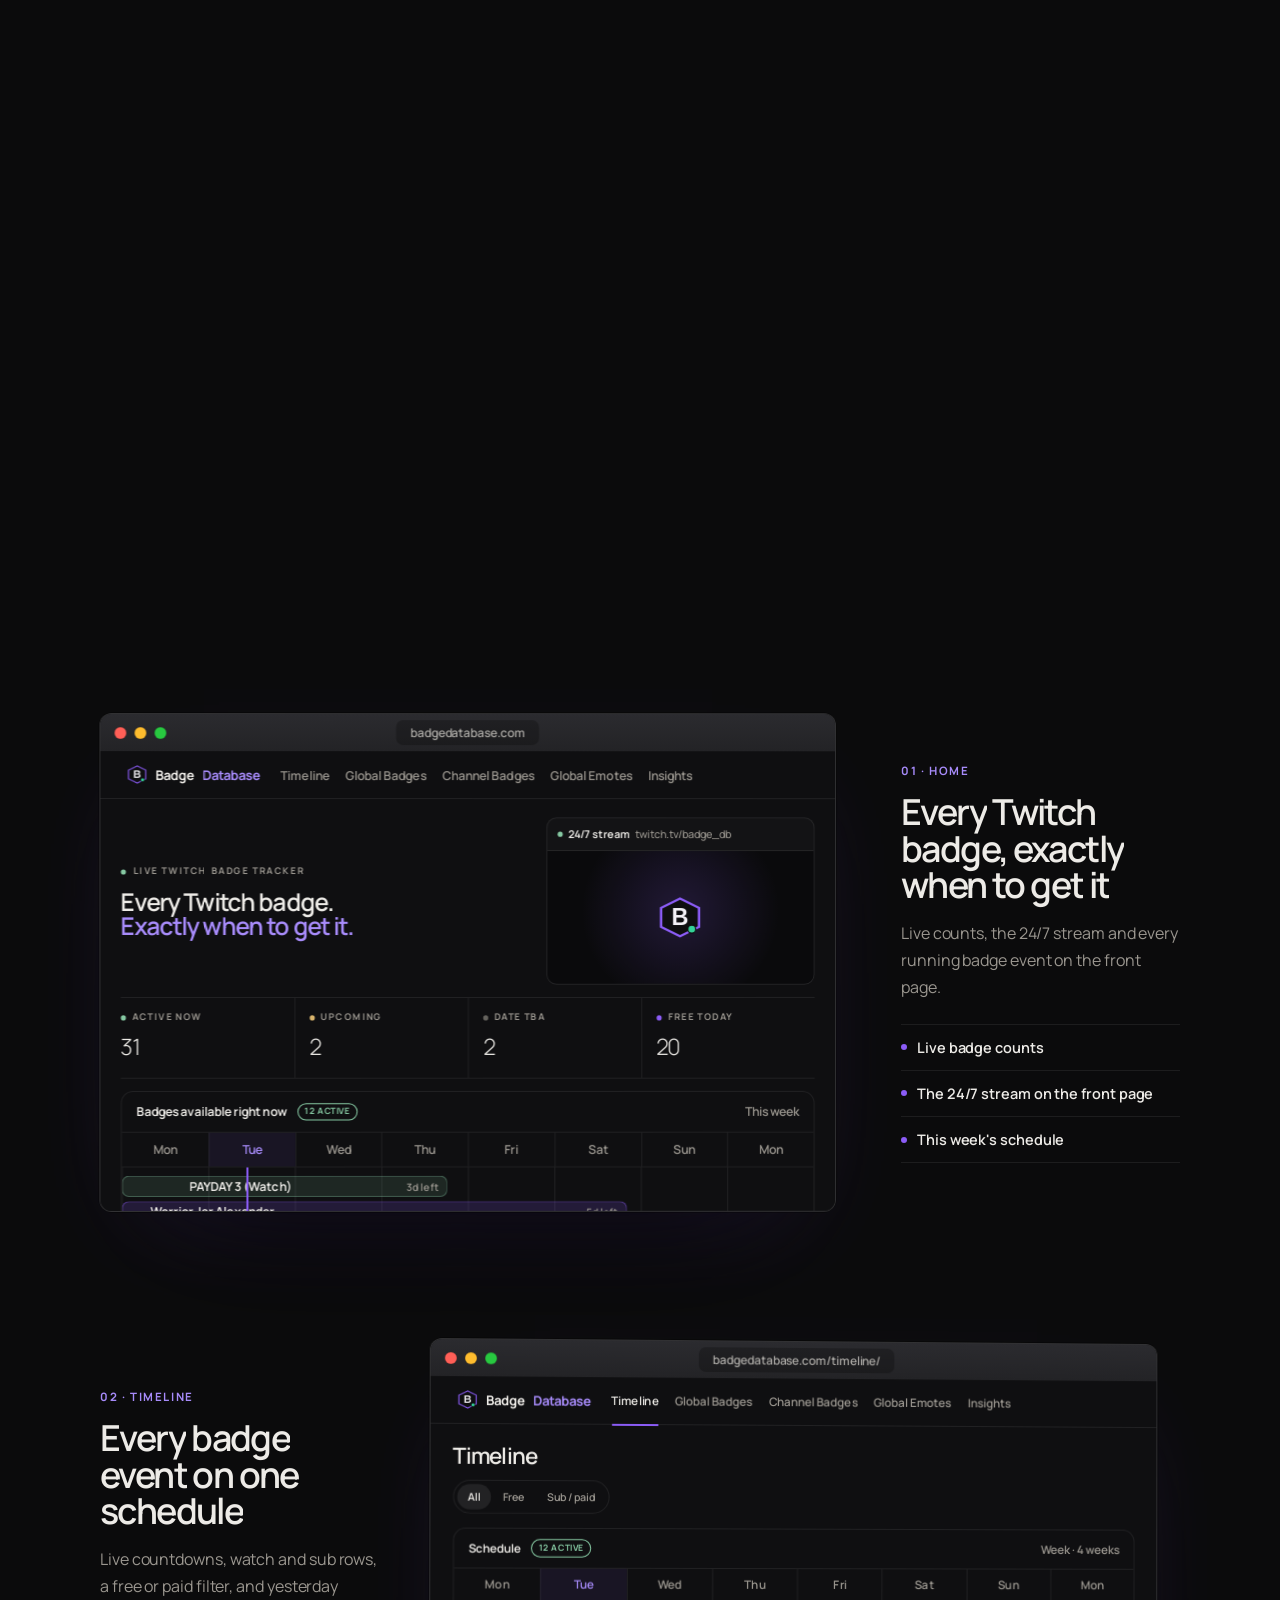
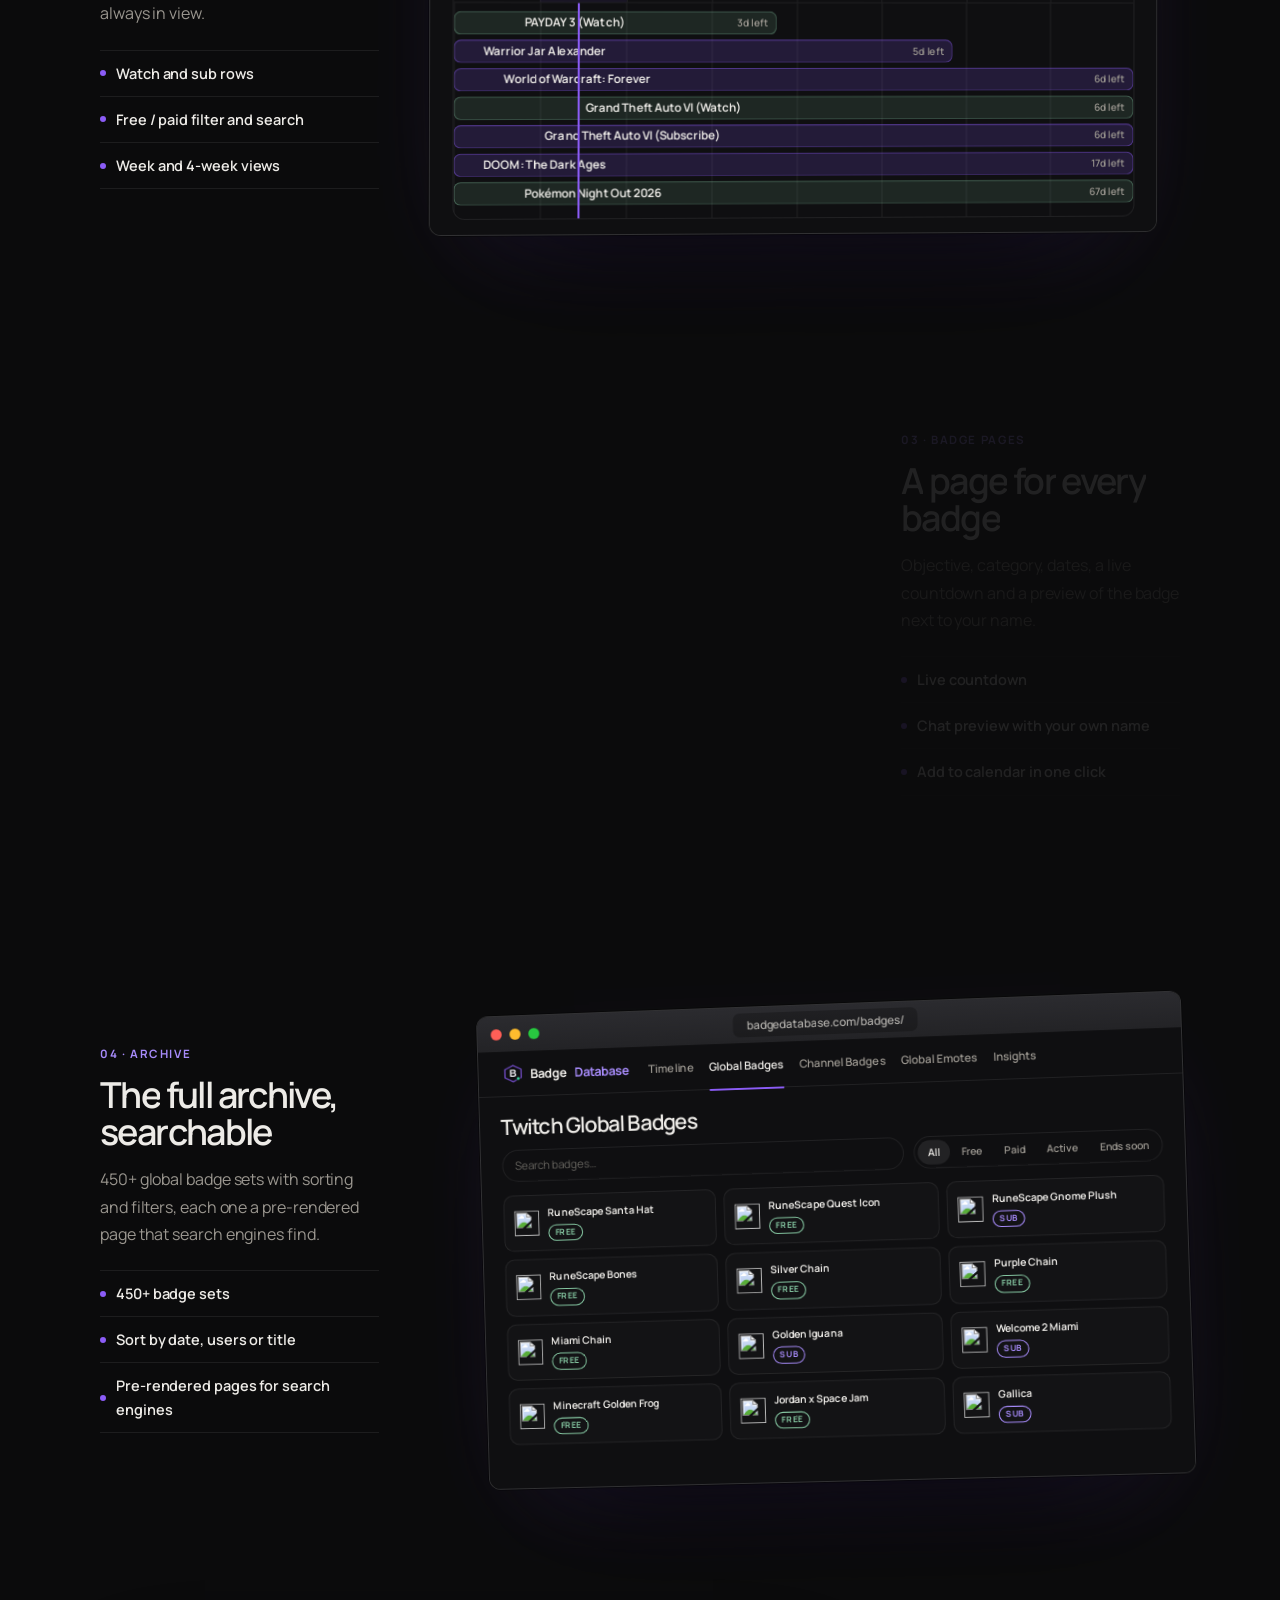
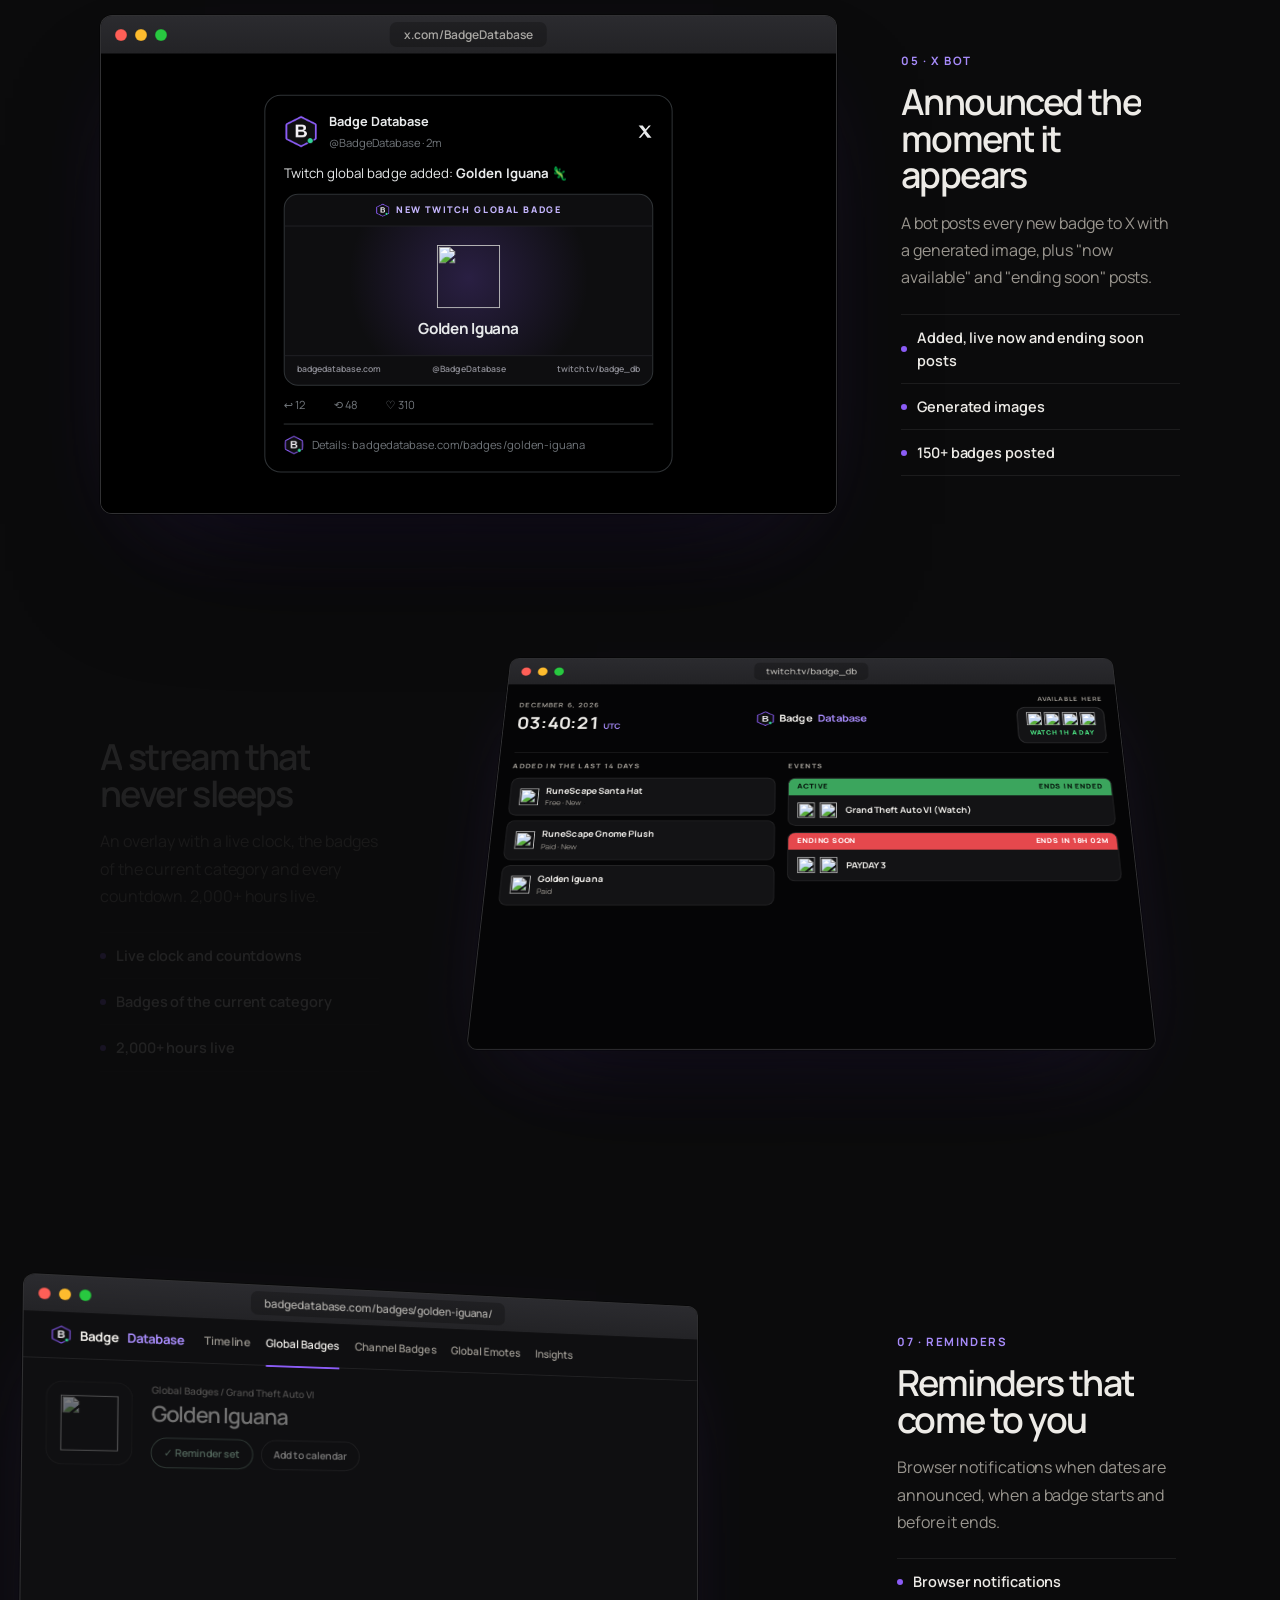
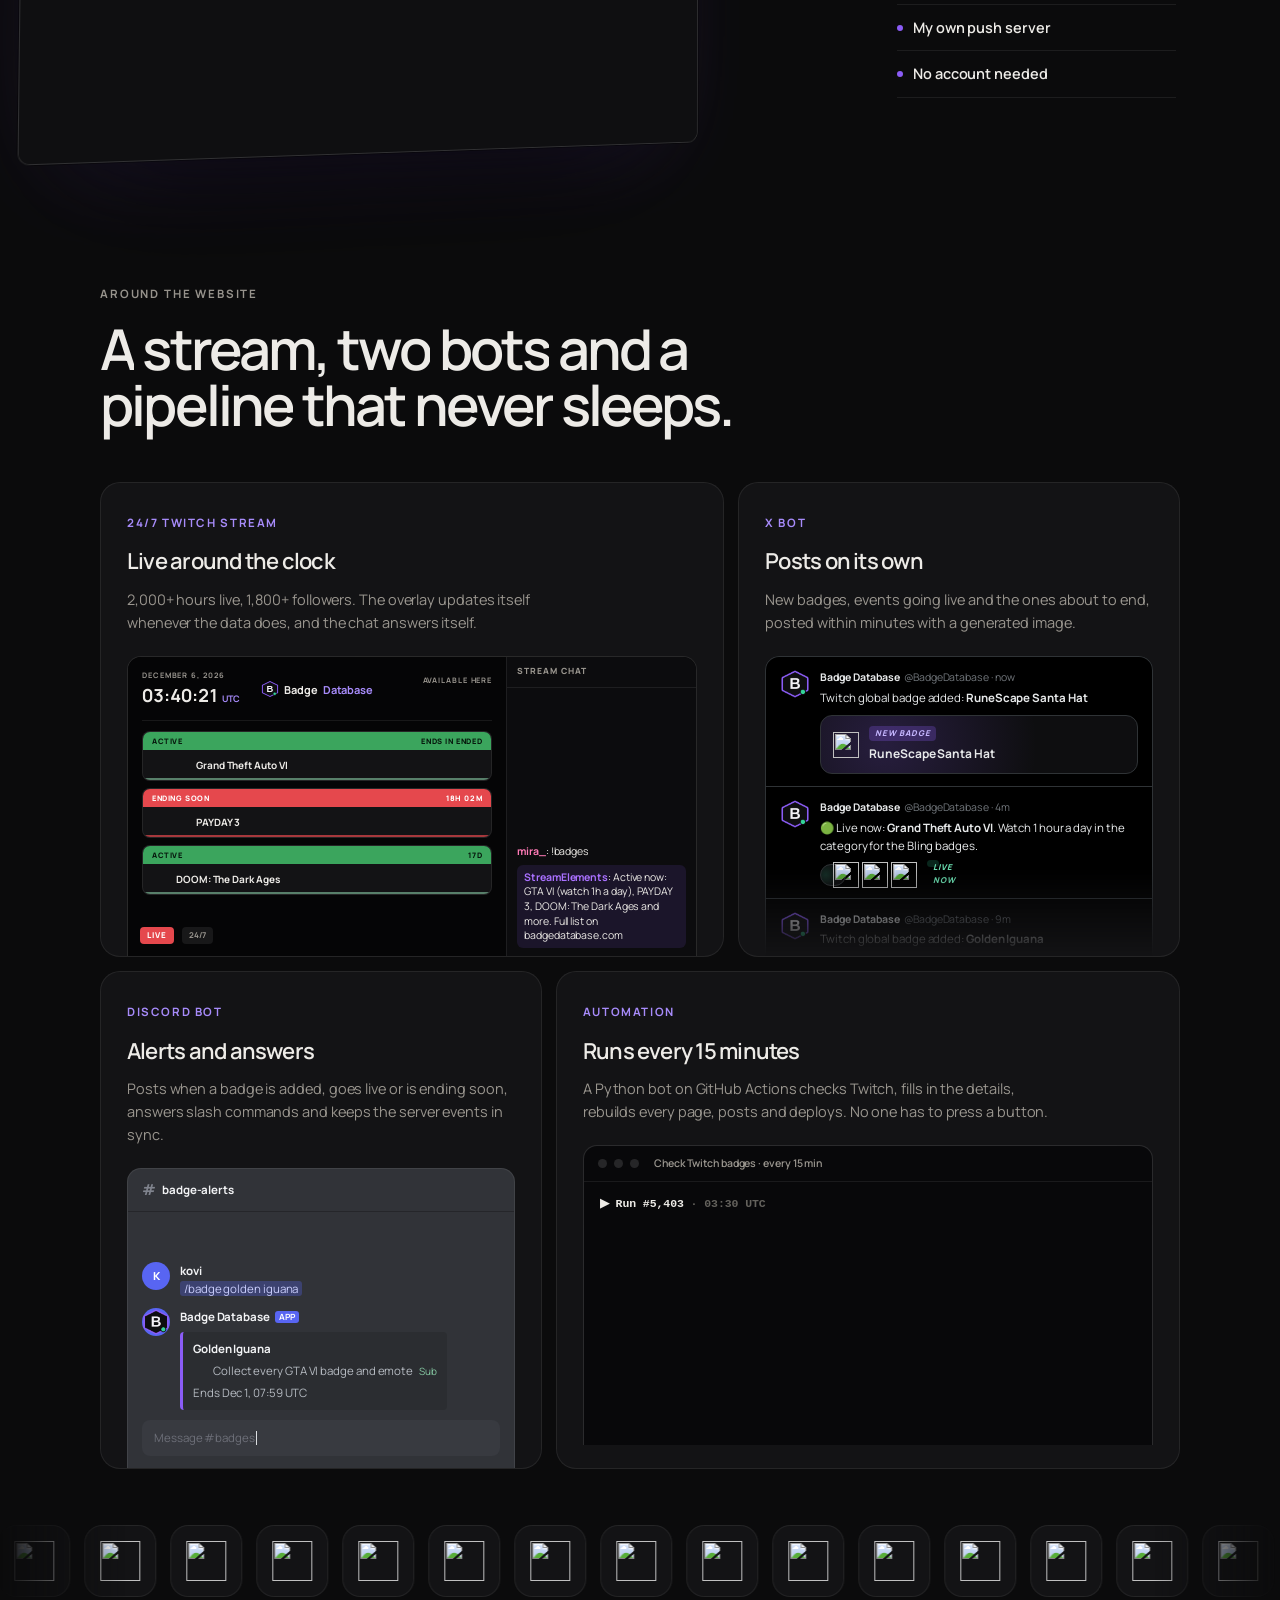
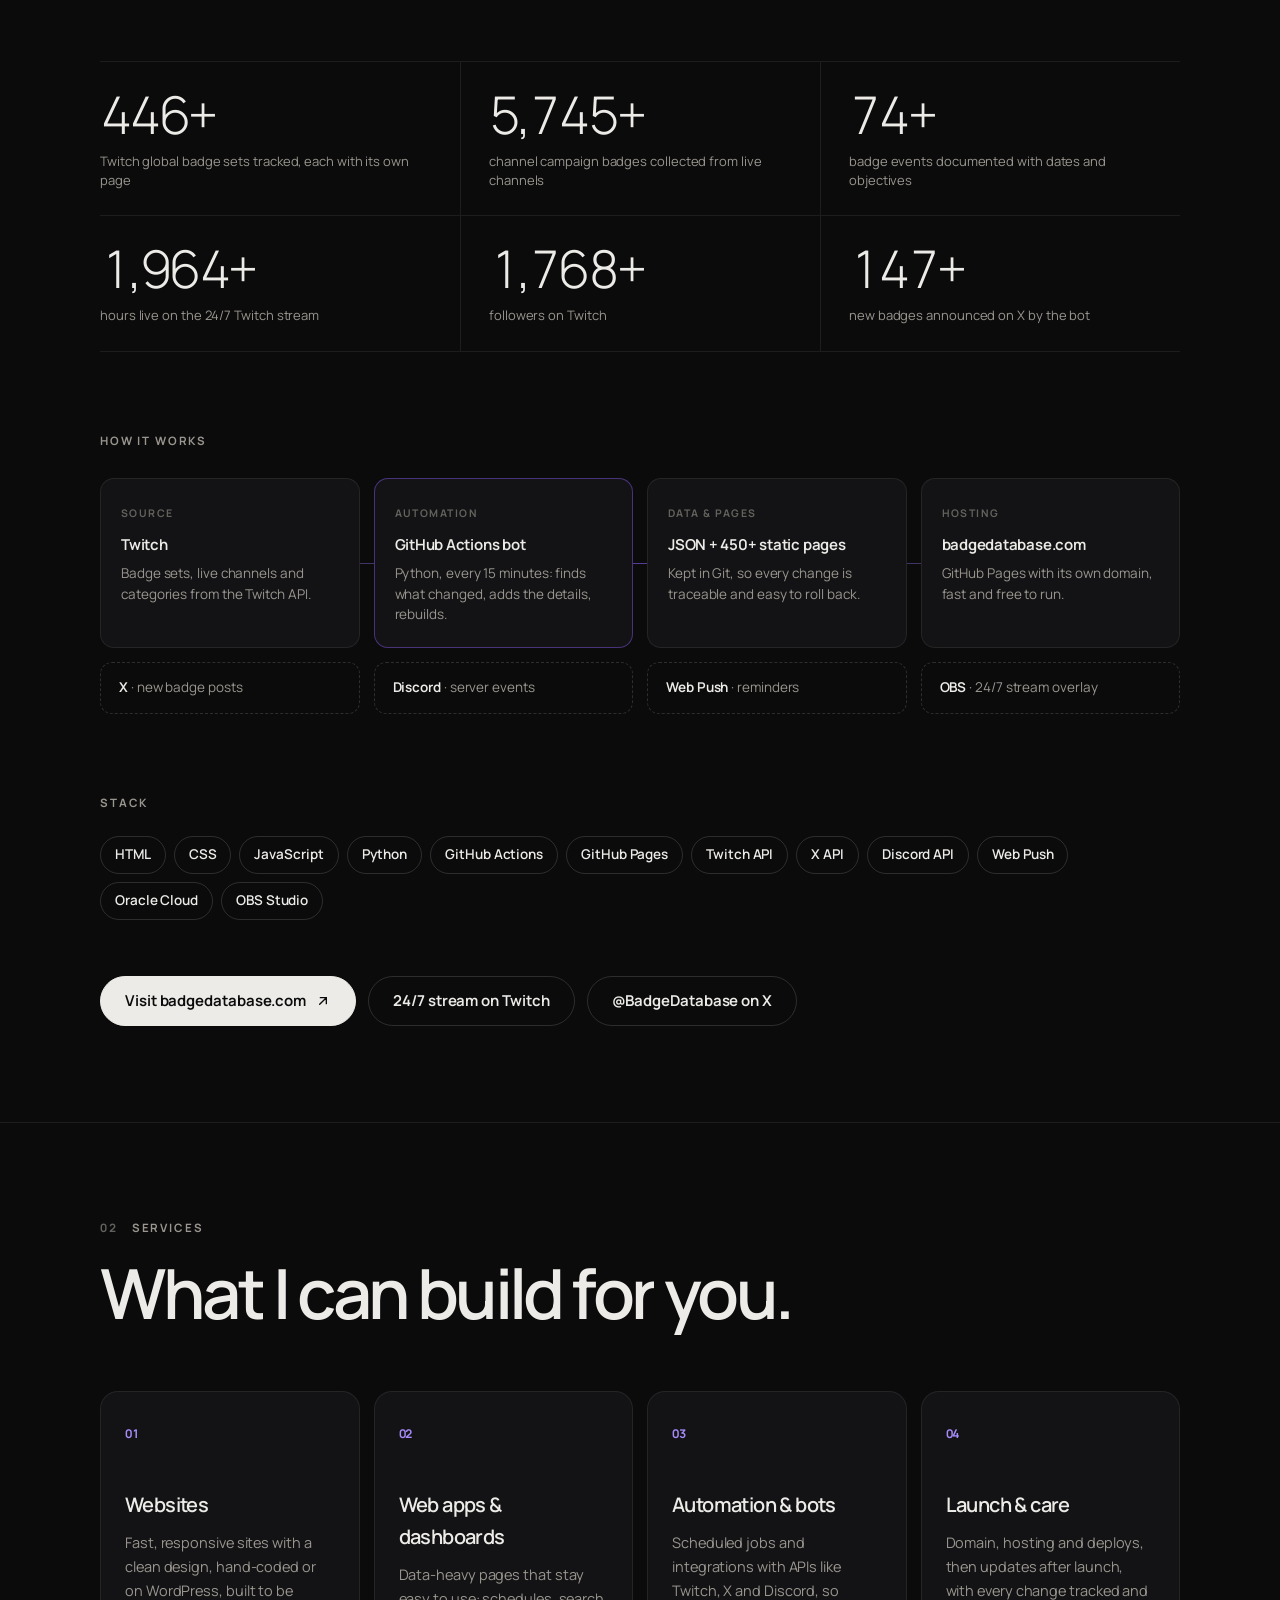
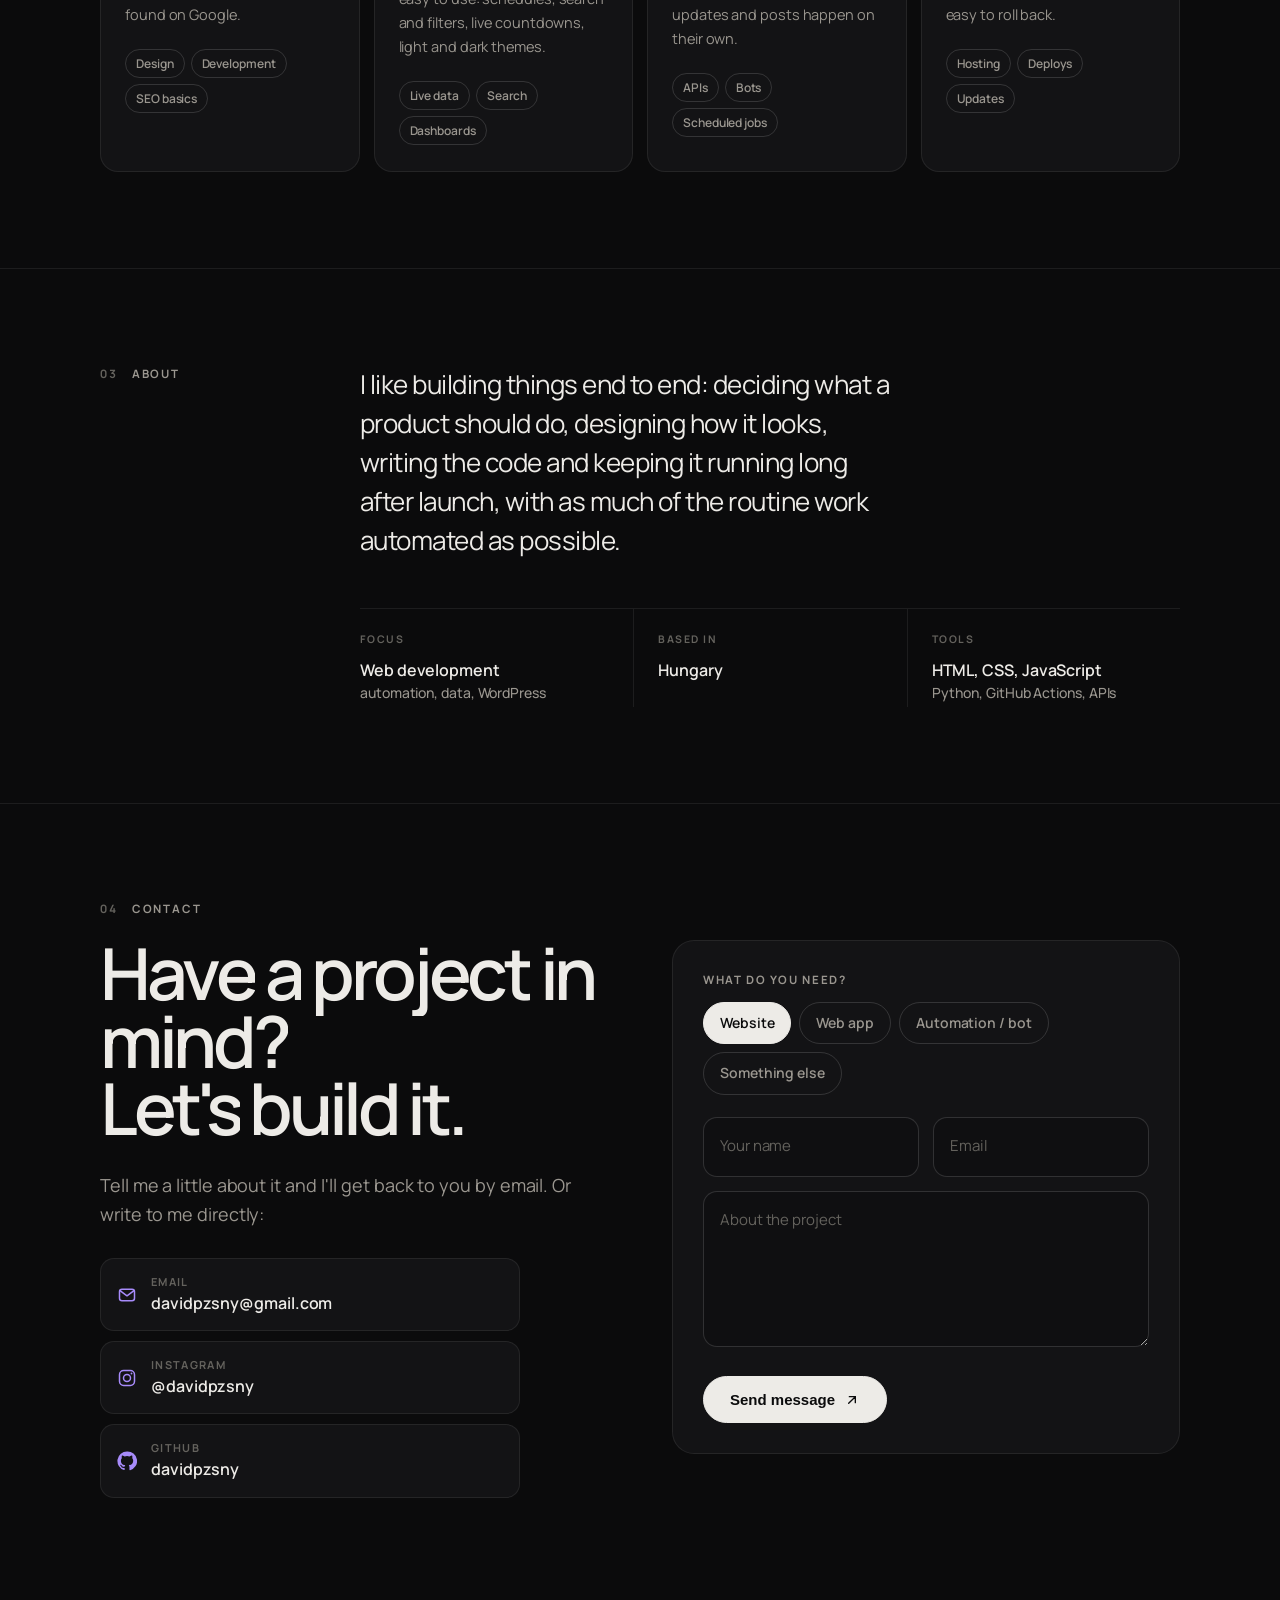
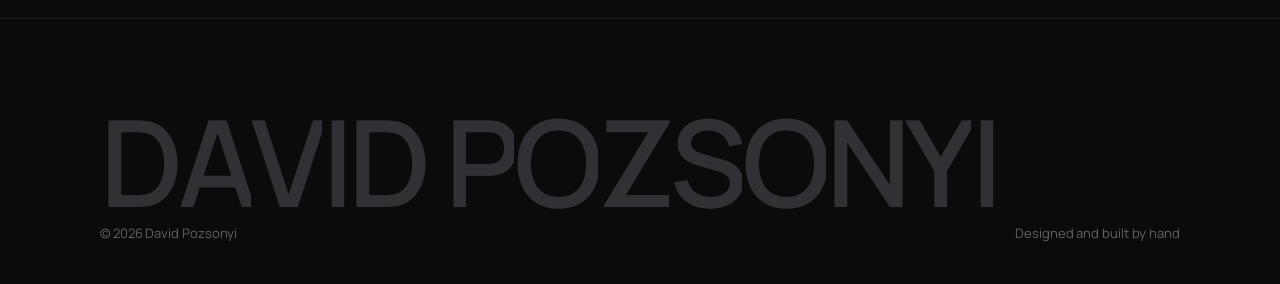
==== commit 1b32e4f8: "Portfolio: bigger Badge Database name and logo Co-Authored-By: Claude Opus 5.5 <noreply@anthropic.co" ====
--- a/index.html
+++ b/index.html
@@ -72,16 +72,14 @@
         <div class="zoom-portal">
           <div class="wrap">
             <div class="proj-head">
-              <div>
-                <div class="proj-title pz" style="--d:120ms"><svg class="mark" viewBox="0 0 800 800" role="img" aria-label="Badge Database logo">
+              <div class="proj-title pz"><svg class="mark" viewBox="0 0 800 800" role="img" aria-label="Badge Database logo">
                   <polygon class="m-fill" points="400,84 716,242 716,558 400,716 84,558 84,242"/>
                   <polygon class="m-ring" points="569,146.5 738,231 738,569 400,738 62,569 62,231 400,62" pathLength="1"/>
                   <text class="m-b" x="400" y="530" text-anchor="middle">B</text>
                   <circle class="m-dot" cx="610" cy="610" r="70"/>
-                </svg><h3 class="proj-name">Badge Database</h3></div>
-                <p class="lead rv pz" style="--d:200ms">Every Twitch badge, and exactly when to get it. A live database of Twitch global badges with countdowns and a schedule of every badge event, an X bot that announces new badges the moment they appear, and a 24/7 Twitch stream with 1,800+ followers.</p>
-              </div>
-              <dl class="meta rv pz" style="--d:280ms">
+                </svg><h3 class="proj-name split pz" data-split="chars" style="--d:380ms">Badge <em>Database</em></h3></div>
+              <p class="lead rv pz" style="--d:560ms">Every Twitch badge, and exactly when to get it. A live database of Twitch global badges with countdowns and a schedule of every badge event, an X bot that announces new badges the moment they appear, and a 24/7 Twitch stream with 1,800+ followers.</p>
+              <dl class="meta rv pz" style="--d:660ms">
                 <dt>Role</dt><dd>Design, code, operations</dd>
                 <dt>Year</dt><dd>2026</dd>
                 <dt>Status</dt><dd><span class="live"></span>Live</dd>
--- a/assets/style.css
+++ b/assets/style.css
@@ -66,10 +66,11 @@
 .sec-head{display:grid;grid-template-columns:220px minmax(0,1fr);gap:40px;align-items:start}
 
 /* ---------- project ---------- */
-.proj-head{display:grid;grid-template-columns:minmax(0,1fr) auto;gap:40px;align-items:end;margin-top:40px}
-.proj-title{display:flex;align-items:center;gap:18px}
-.proj-title img{width:56px;height:56px}
-.proj-head .lead{margin-top:22px}
+.proj-head{display:grid;grid-template-columns:minmax(0,1fr) auto;gap:clamp(26px,3.2vw,44px) 40px;align-items:end;margin-top:40px}
+.proj-title{grid-column:1/-1;display:flex;align-items:center;gap:.22em;font-size:clamp(38px,7.6vw,112px)}
+.proj-title .mark{width:.98em;height:.98em}
+.proj-title .m-ring{stroke-width:60}
+.proj-head .lead{margin-top:0}
 .meta{display:grid;grid-template-columns:auto auto;gap:6px 22px;font-size:14px;white-space:nowrap}
 .meta dt{color:var(--dim);font-weight:600}.meta dd{color:var(--text);font-weight:600}
 
@@ -244,7 +245,8 @@
   .anim .zoom-hint{display:none}
 }
 
-.proj-name{font-size:clamp(30px,3.4vw,44px);font-weight:600;letter-spacing:-.05em;line-height:1}
+.proj-name{--step:32ms;font-size:1em;font-weight:600;letter-spacing:-.055em;line-height:.95;white-space:nowrap}
+.proj-name em{font-style:normal;color:var(--purple-2)}
 .mark{width:64px;height:64px;flex:none;overflow:visible}
 .m-fill{fill:#0e0e10}
 .m-ring{fill:none;stroke:var(--purple);stroke-width:44;stroke-linejoin:miter;stroke-dasharray:1 0;stroke-dashoffset:0}
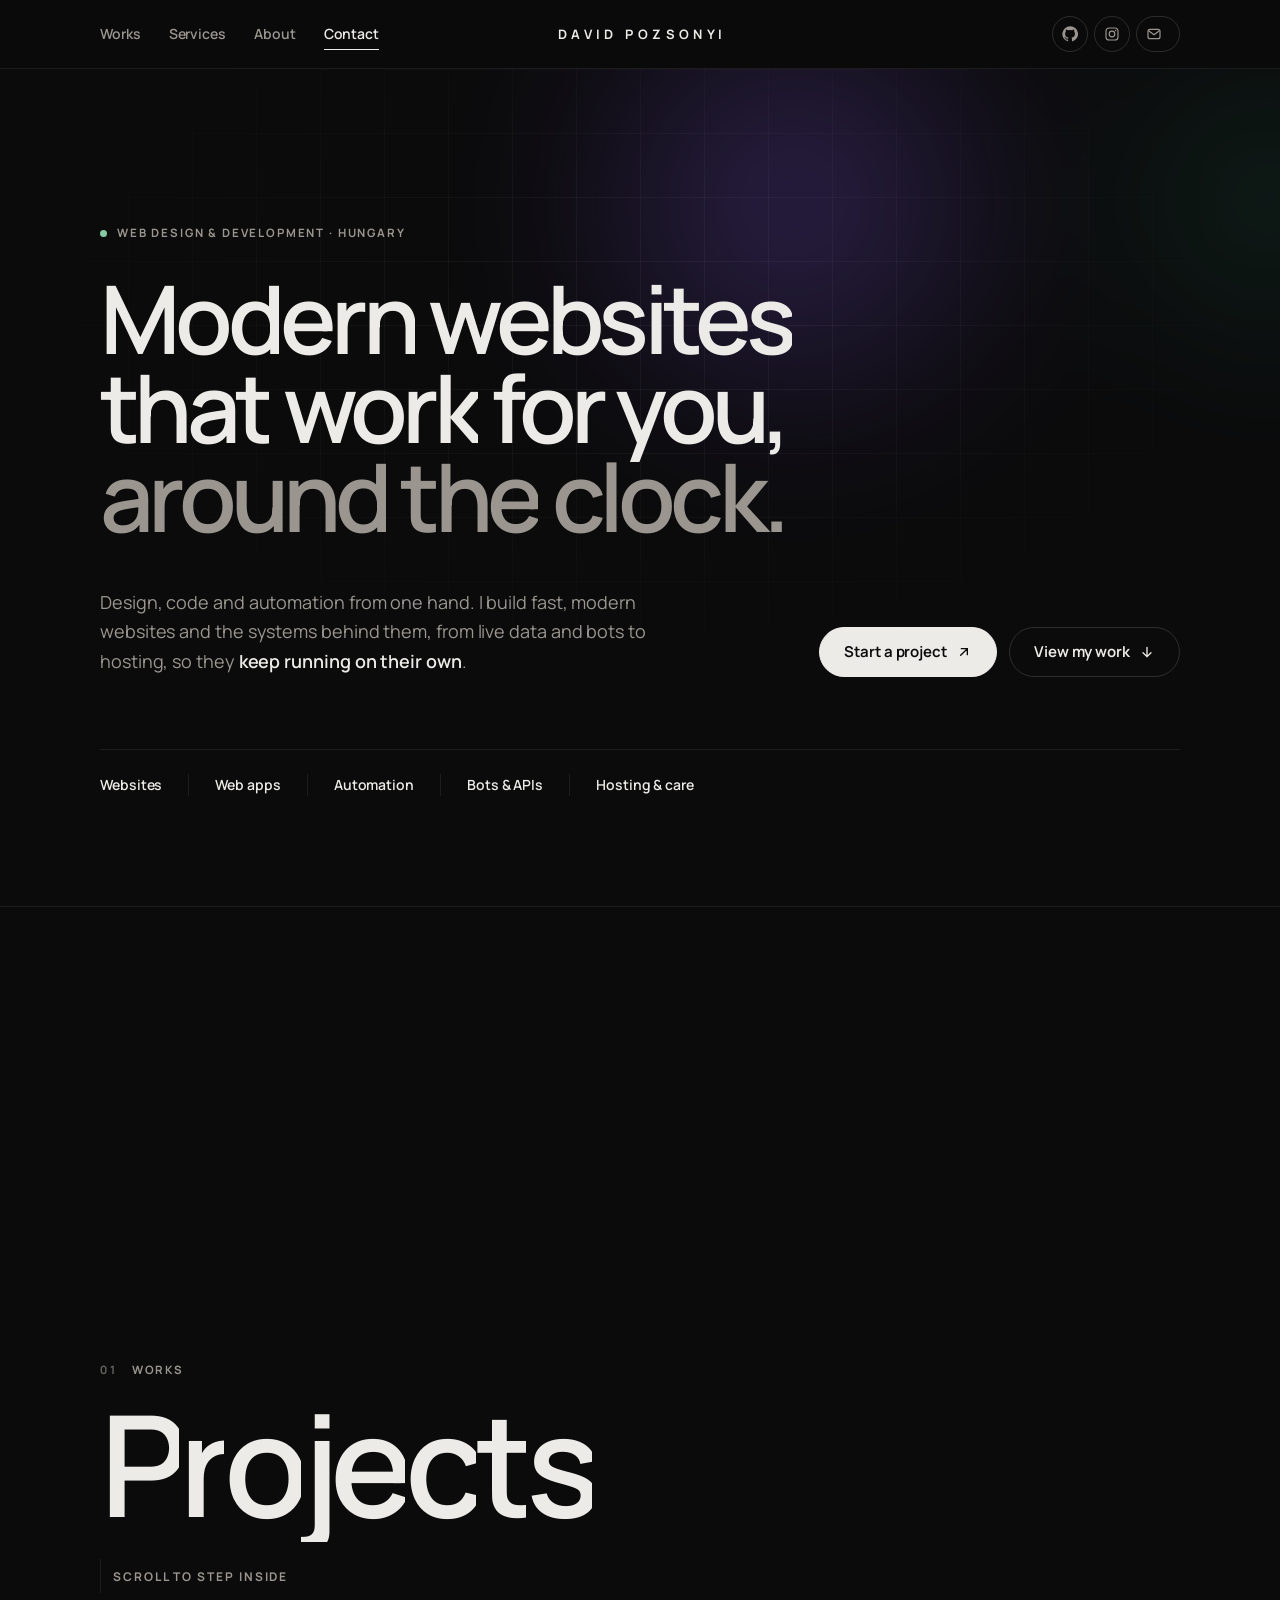
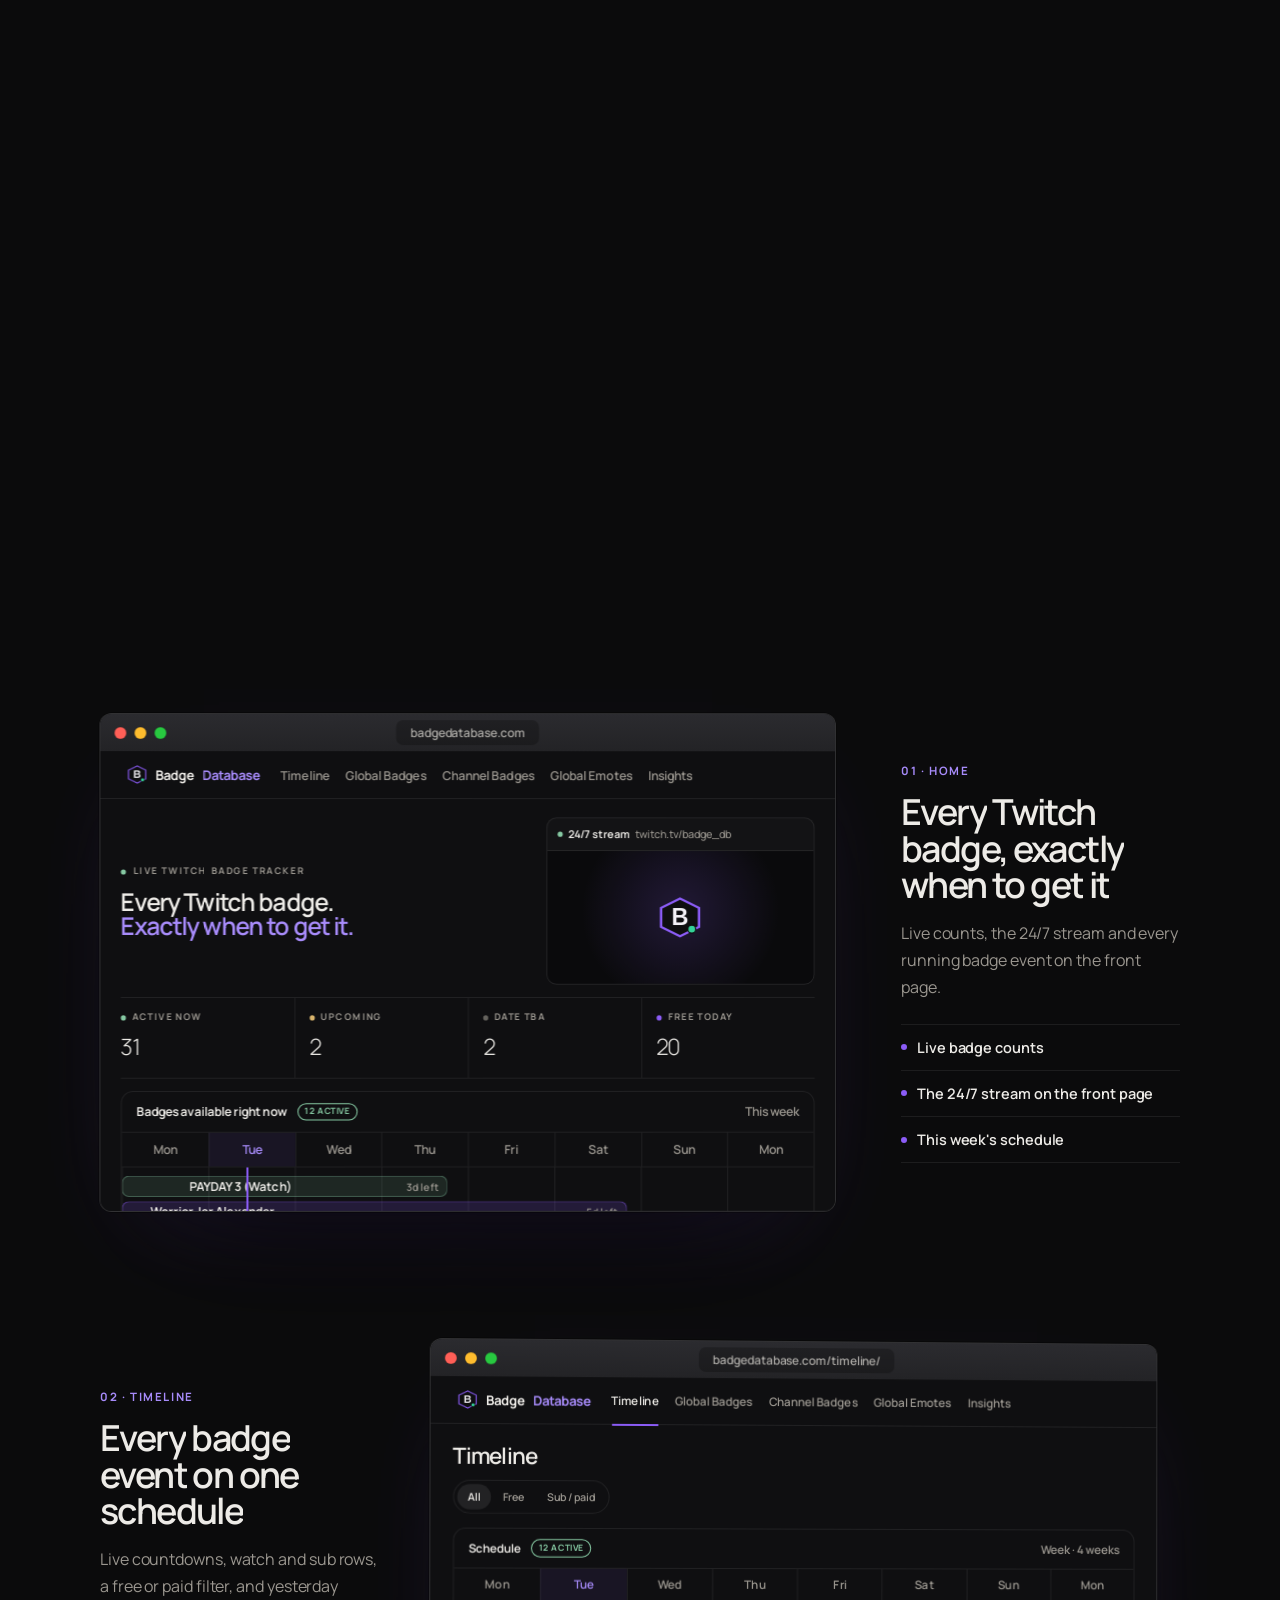
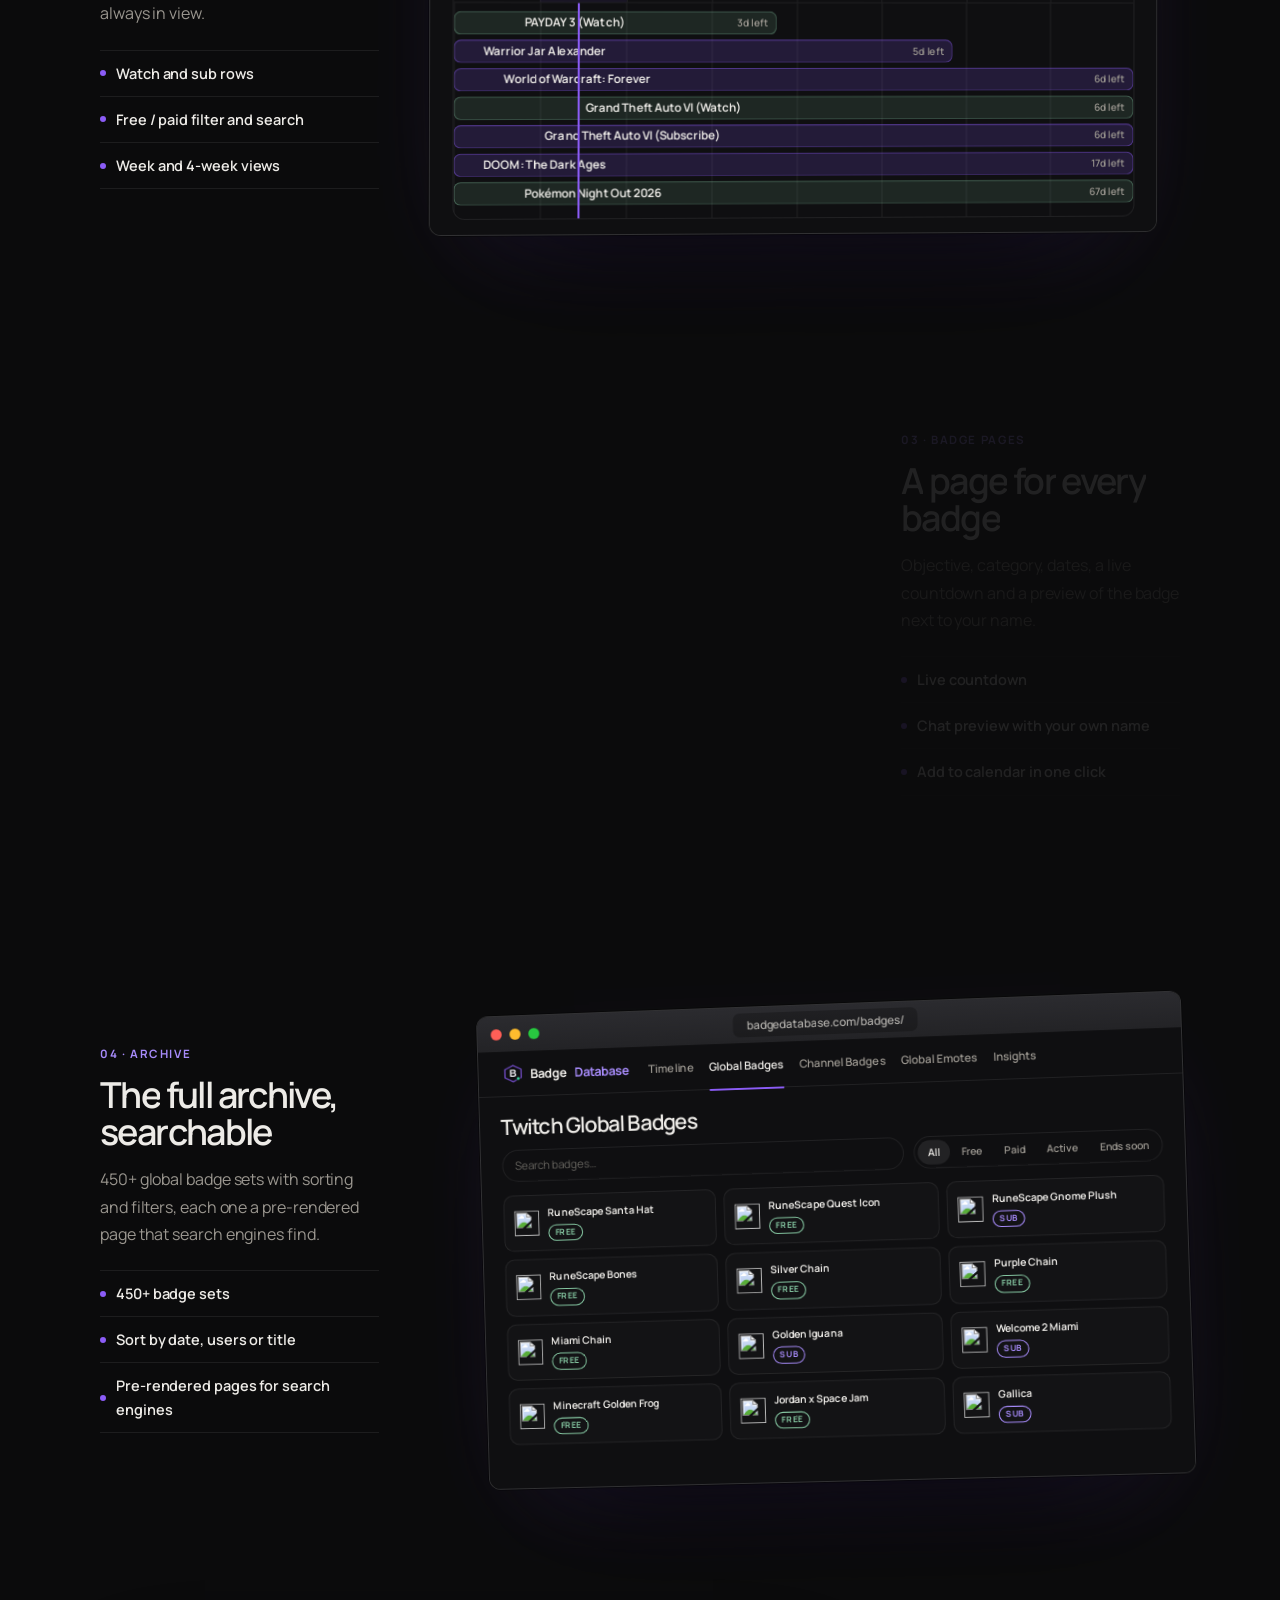
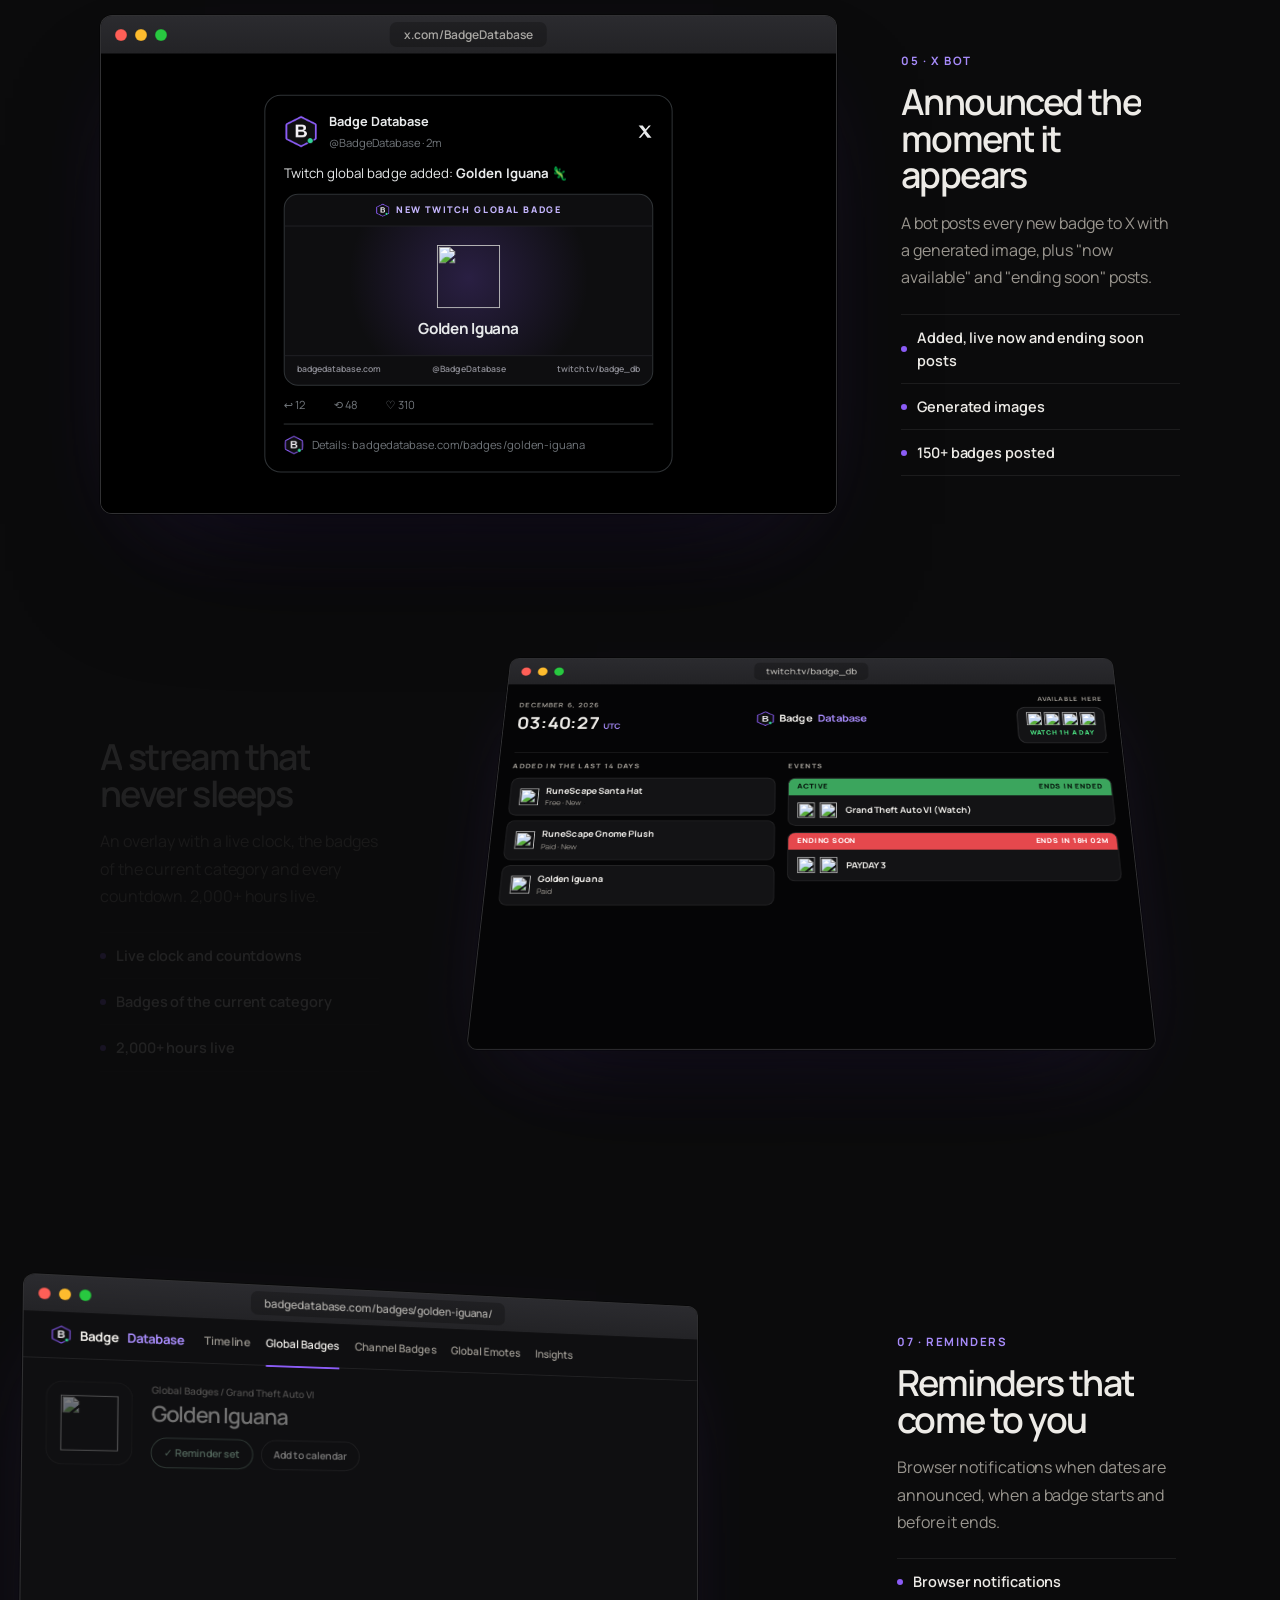
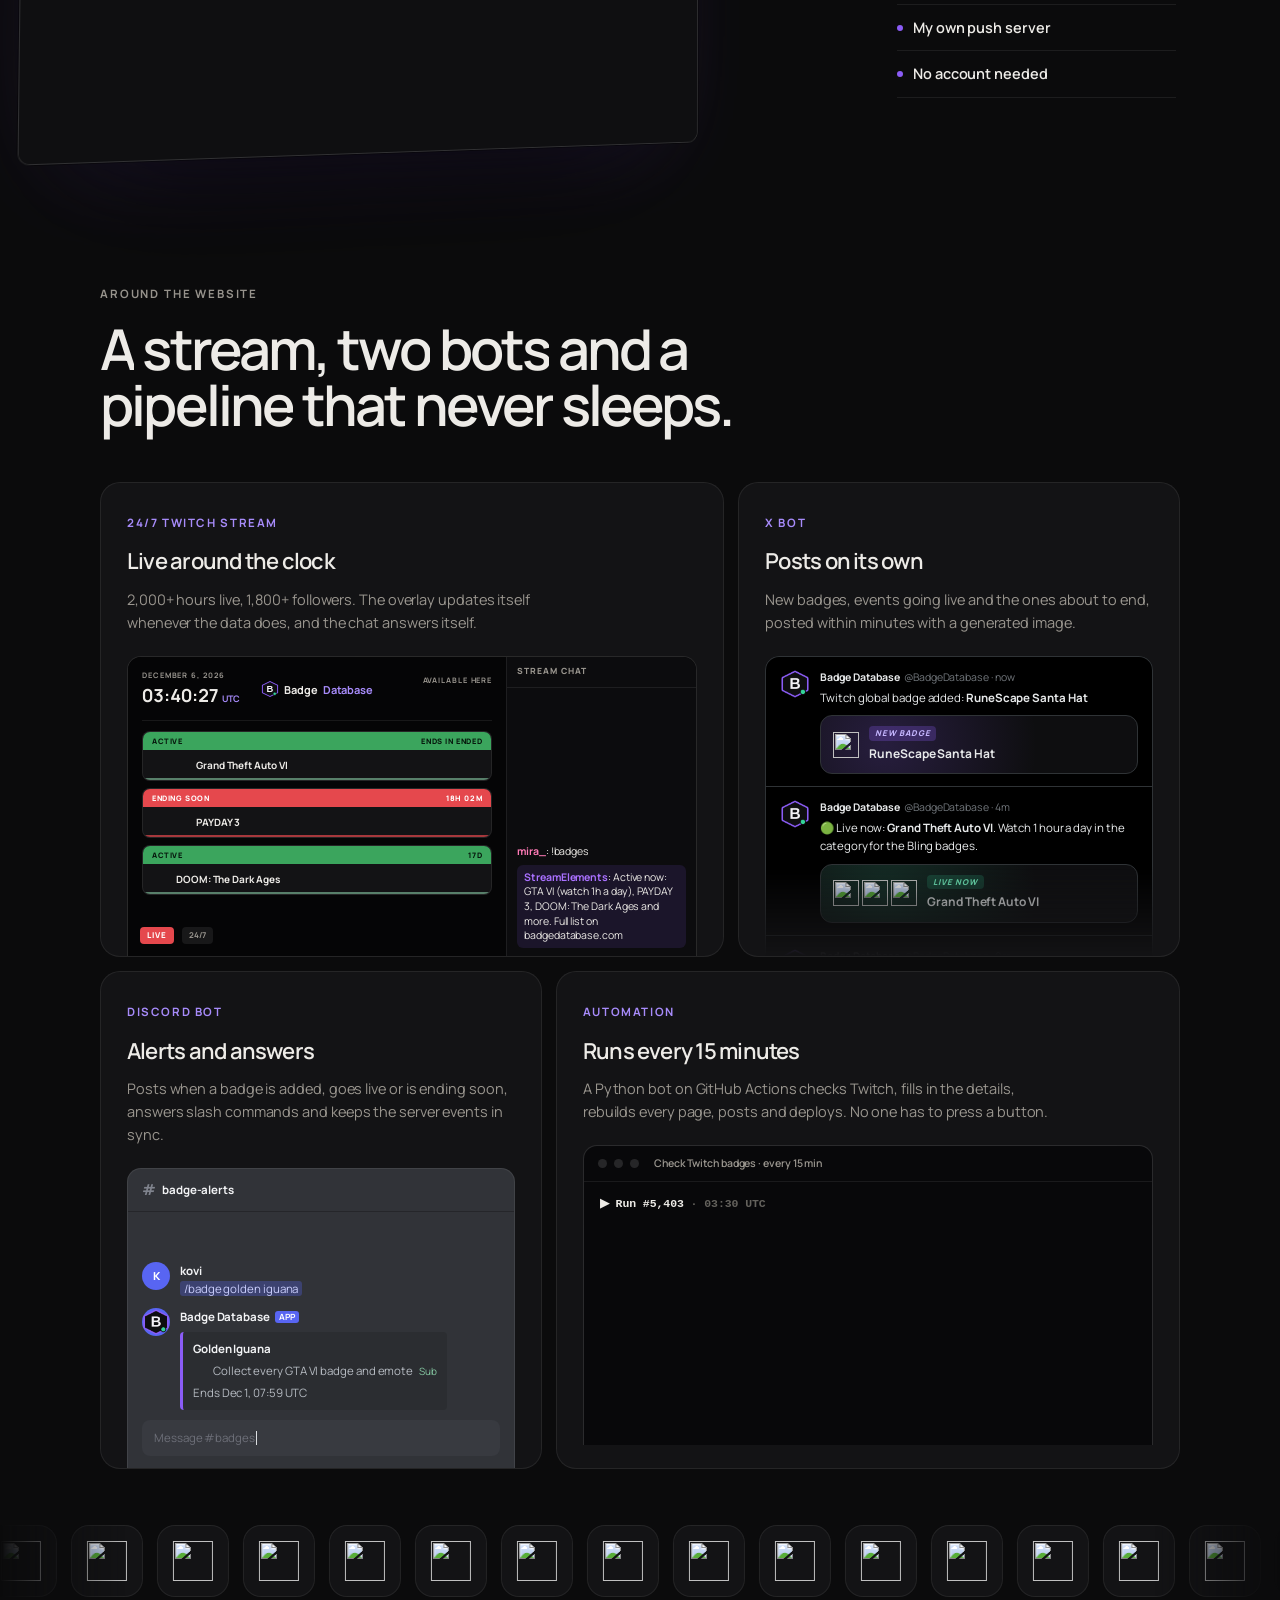
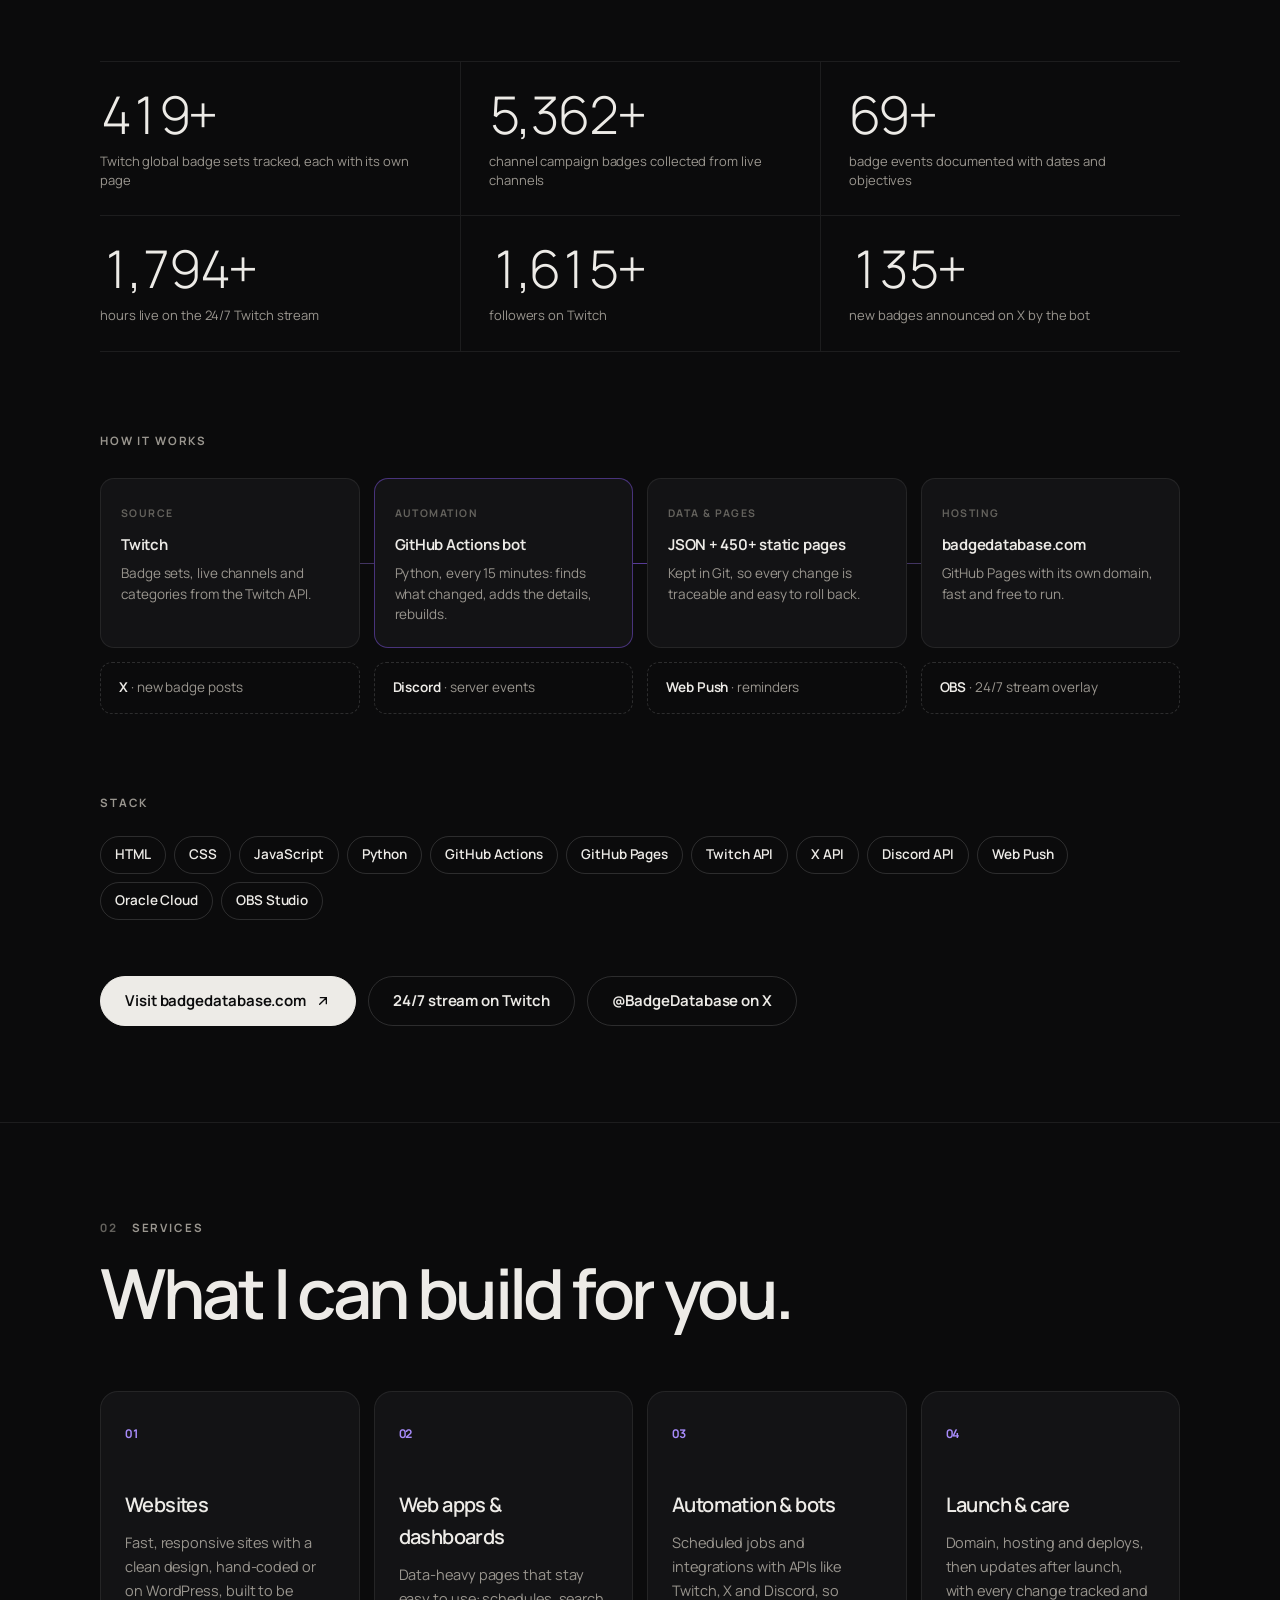
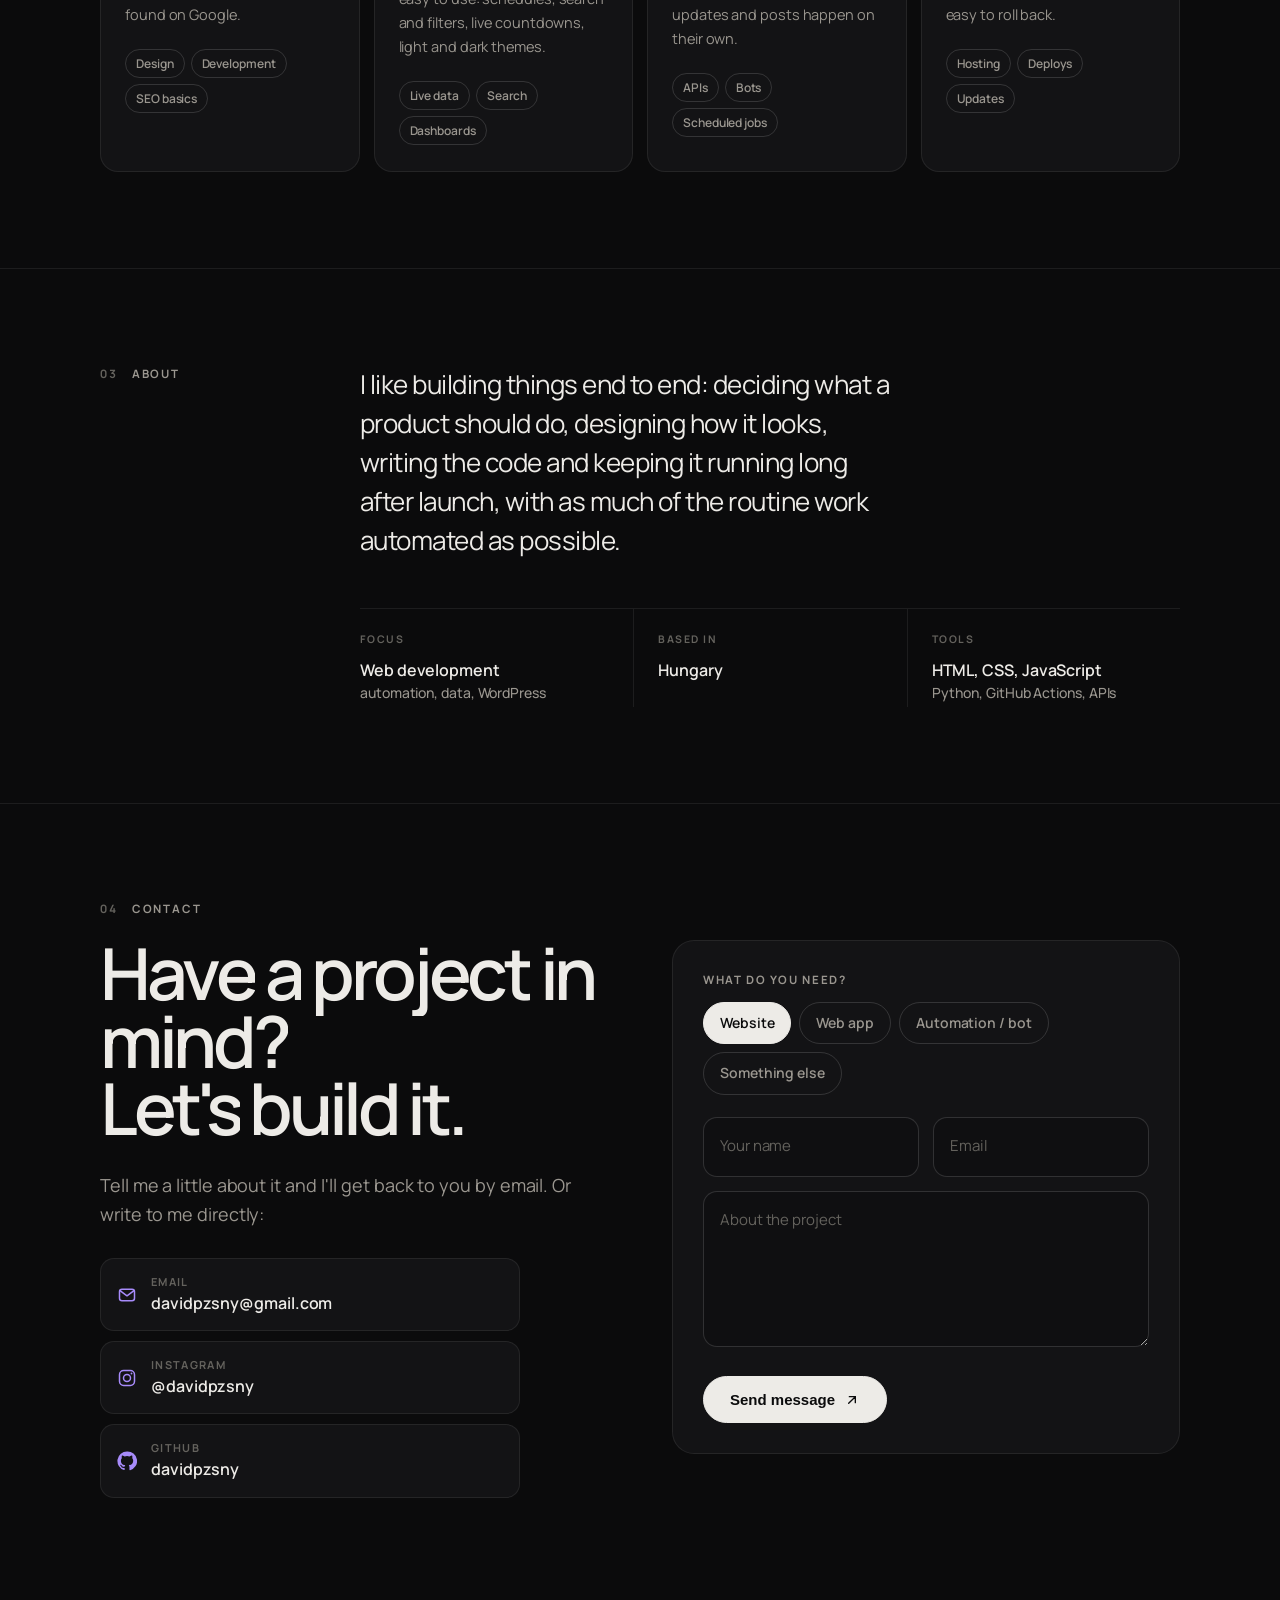
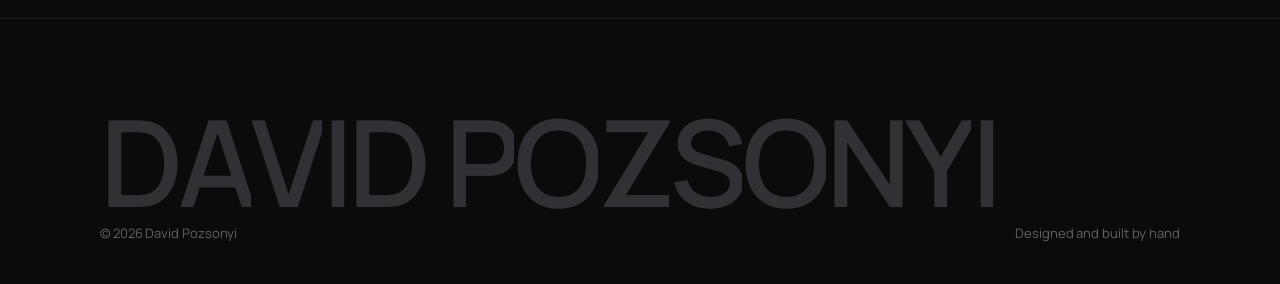
==== commit d8d8b775: "Portfolio: fix the squeezed live now cards, View my work button Co-Authored-By: Claude Opus 5.5 <nor" ====
--- a/index.html
+++ b/index.html
@@ -48,7 +48,7 @@
         <p class="lead rv" style="--d:420ms">Design, code and automation from one hand. I build fast, modern websites and the systems behind them, from live data and bots to hosting, so they <b>keep running on their own</b>.</p>
         <div class="cta rv" style="--d:520ms">
           <a class="btn mag" href="#contact">Start a project <svg viewBox="0 0 24 24" fill="none" stroke="currentColor" stroke-width="2" stroke-linecap="round" aria-hidden="true"><path d="M7 17 17 7M8 7h9v9"/></svg></a>
-          <a class="btn ghost mag" href="#work">See the work <svg viewBox="0 0 24 24" fill="none" stroke="currentColor" stroke-width="2" stroke-linecap="round" aria-hidden="true"><path d="M12 5v14M6 13l6 6 6-6"/></svg></a>
+          <a class="btn ghost mag" href="#work">View my work <svg viewBox="0 0 24 24" fill="none" stroke="currentColor" stroke-width="2" stroke-linecap="round" aria-hidden="true"><path d="M12 5v14M6 13l6 6 6-6"/></svg></a>
         </div>
       </div>
       <ul class="proof rv" style="--d:640ms" aria-label="What I do">
--- a/assets/style.css
+++ b/assets/style.css
@@ -744,16 +744,16 @@
 
 /* ---------- X posts: added / live now / ending soon ---------- */
 .xp-card{position:relative}
-.xp-tag{display:inline-block;margin-bottom:3px;padding:1px 6px;border-radius:4px;font-size:8px;font-weight:800;letter-spacing:.1em;text-transform:uppercase;background:rgba(139,92,246,.25);color:#c4b5fd}
-.xp-tag.live{background:rgba(52,211,153,.18);color:#6ee7b7}
-.xp-tag.end{background:rgba(229,72,77,.22);color:#fca5a5}
-.xp-card.live{background:radial-gradient(circle at 20% 50%,rgba(52,211,153,.16),transparent 60%),#0e0e10}
-.xp-card.end{background:radial-gradient(circle at 20% 50%,rgba(229,72,77,.18),transparent 60%),#0e0e10}
+.xp-tag{display:inline-block;white-space:nowrap;margin-bottom:3px;padding:1px 6px;border-radius:4px;font-size:8px;font-weight:800;letter-spacing:.1em;text-transform:uppercase;background:rgba(139,92,246,.25);color:#c4b5fd}
+.xp-tag.is-live{background:rgba(52,211,153,.18);color:#6ee7b7}
+.xp-tag.is-end{background:rgba(229,72,77,.22);color:#fca5a5}
+.xp-card.is-live{background:radial-gradient(circle at 20% 50%,rgba(52,211,153,.16),transparent 60%),#0e0e10}
+.xp-card.is-end{background:radial-gradient(circle at 20% 50%,rgba(229,72,77,.18),transparent 60%),#0e0e10}
 .xp-card .imgs{display:flex;gap:3px}.xp-card .imgs img{width:26px;height:26px}
 /* Discord announcement embeds */
-.dc-embed.live{border-left-color:#34d399}.dc-embed.end{border-left-color:#e5484d}
-.dc-embed .tag{display:inline-block;margin-bottom:4px;font-size:9px;font-weight:800;letter-spacing:.1em;text-transform:uppercase;color:#c4b5fd}
-.dc-embed.live .tag{color:#6ee7b7}.dc-embed.end .tag{color:#fca5a5}
+.dc-embed.is-live{border-left-color:#34d399}.dc-embed.is-end{border-left-color:#e5484d}
+.dc-embed .tag{display:inline-block;white-space:nowrap;margin-bottom:4px;font-size:9px;font-weight:800;letter-spacing:.1em;text-transform:uppercase;color:#c4b5fd}
+.dc-embed.is-live .tag{color:#6ee7b7}.dc-embed.is-end .tag{color:#fca5a5}
 .xp-card > span:last-child{min-width:0;flex:1;display:flex;flex-direction:column;align-items:flex-start}
 .xp-card b{max-width:100%;white-space:nowrap;overflow:hidden;text-overflow:ellipsis}
 .xp-card .imgs{flex:none}
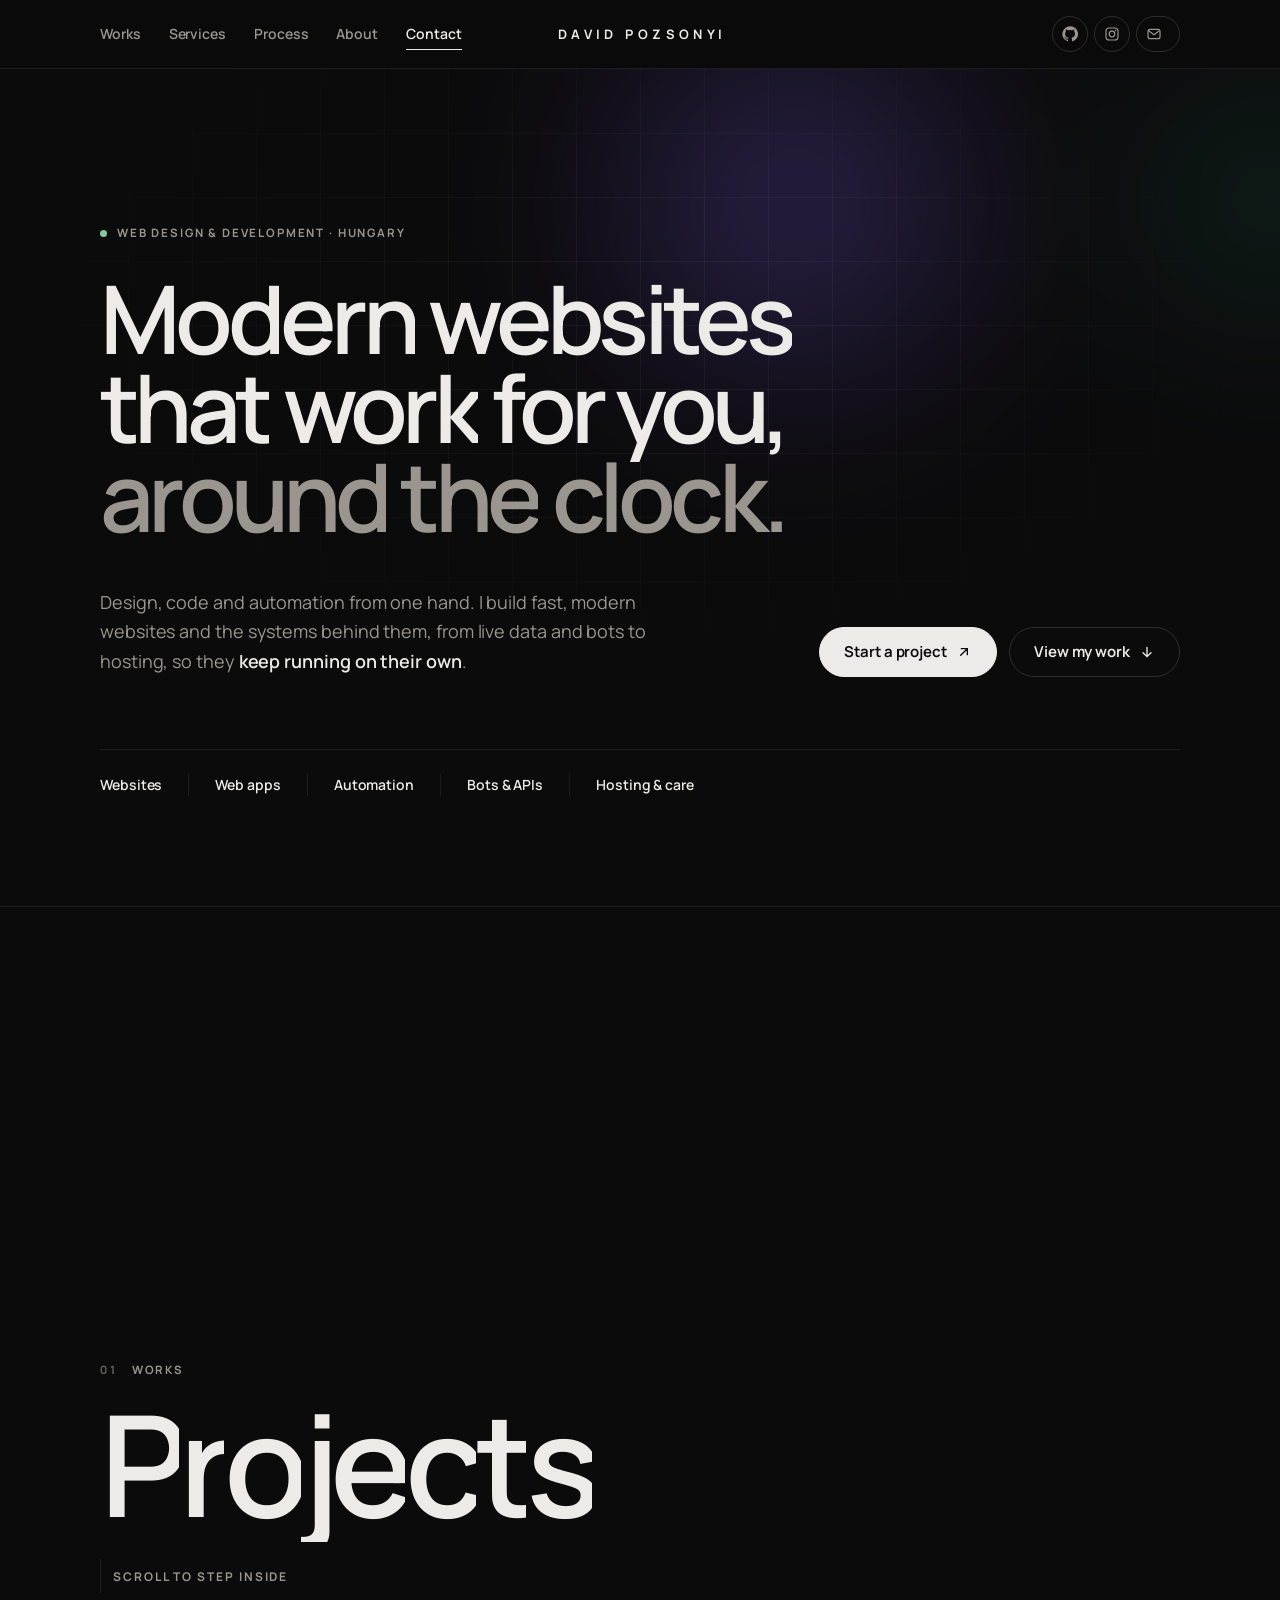
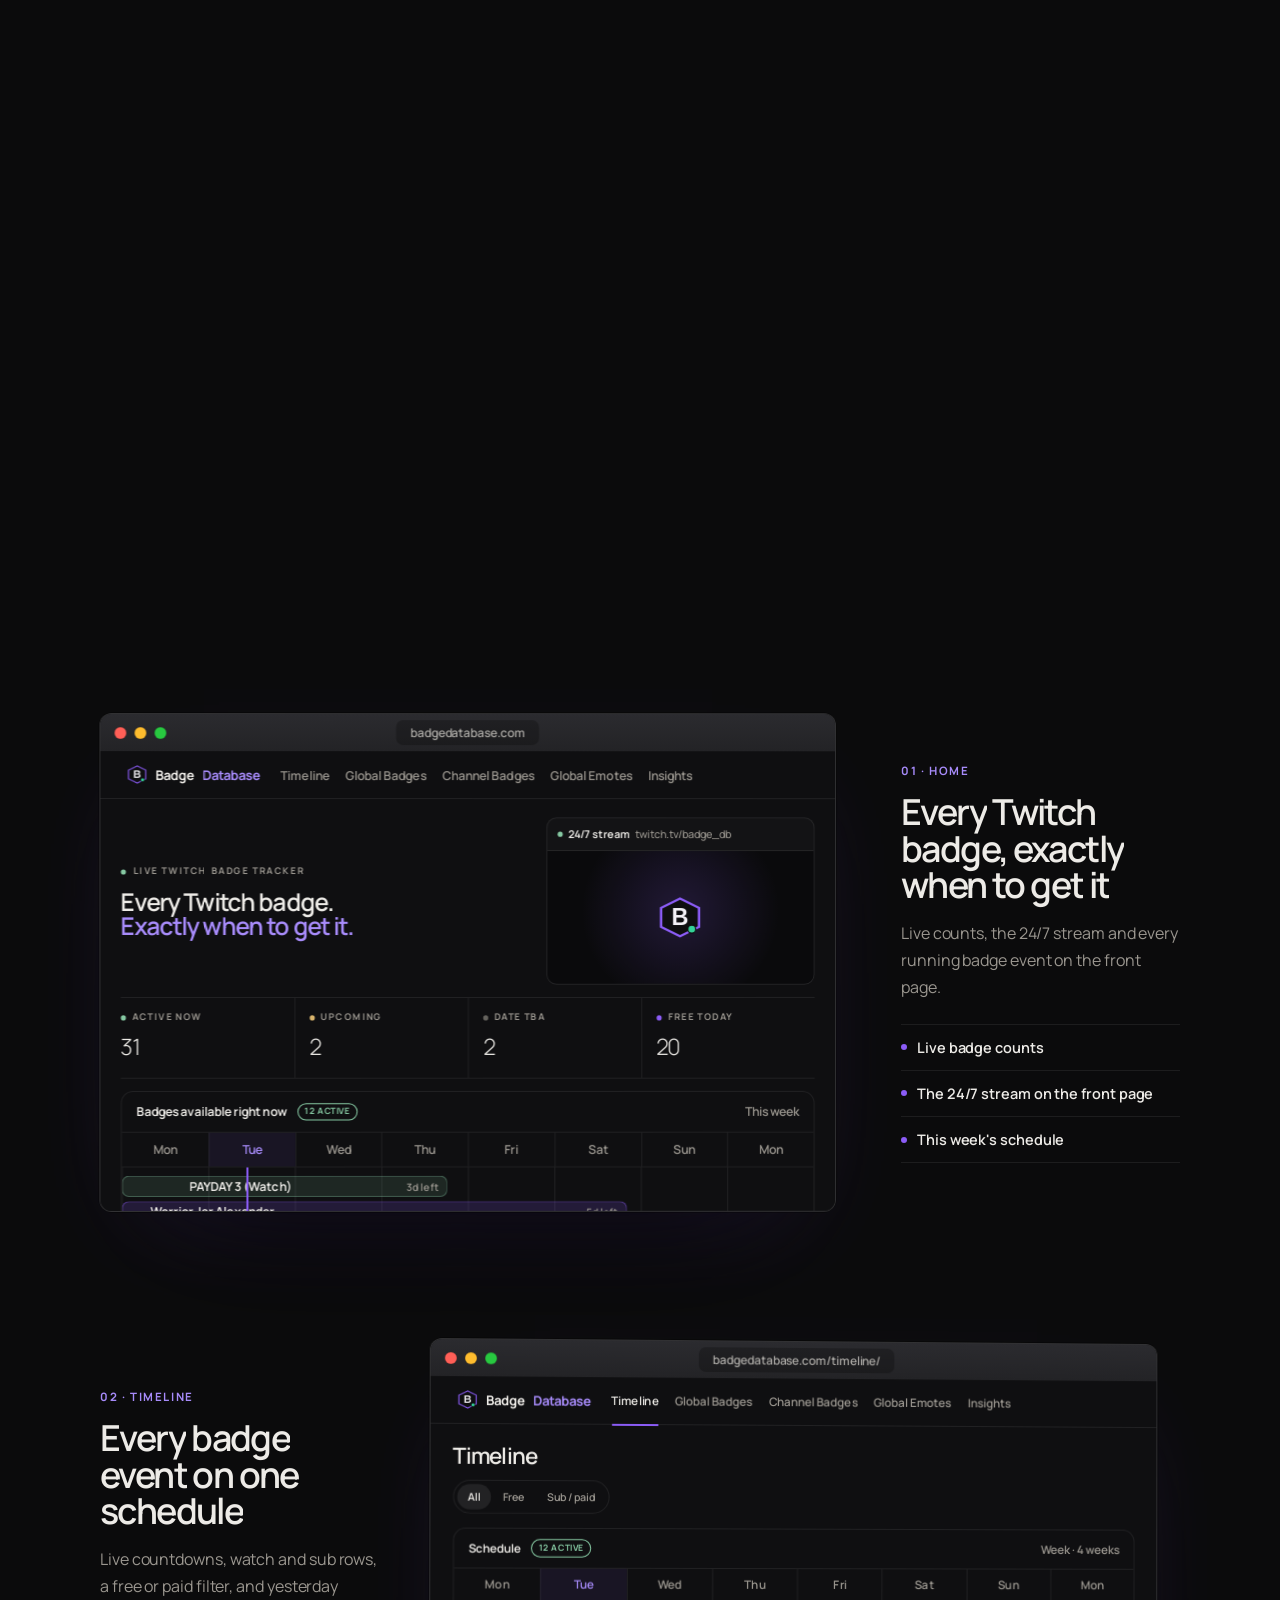
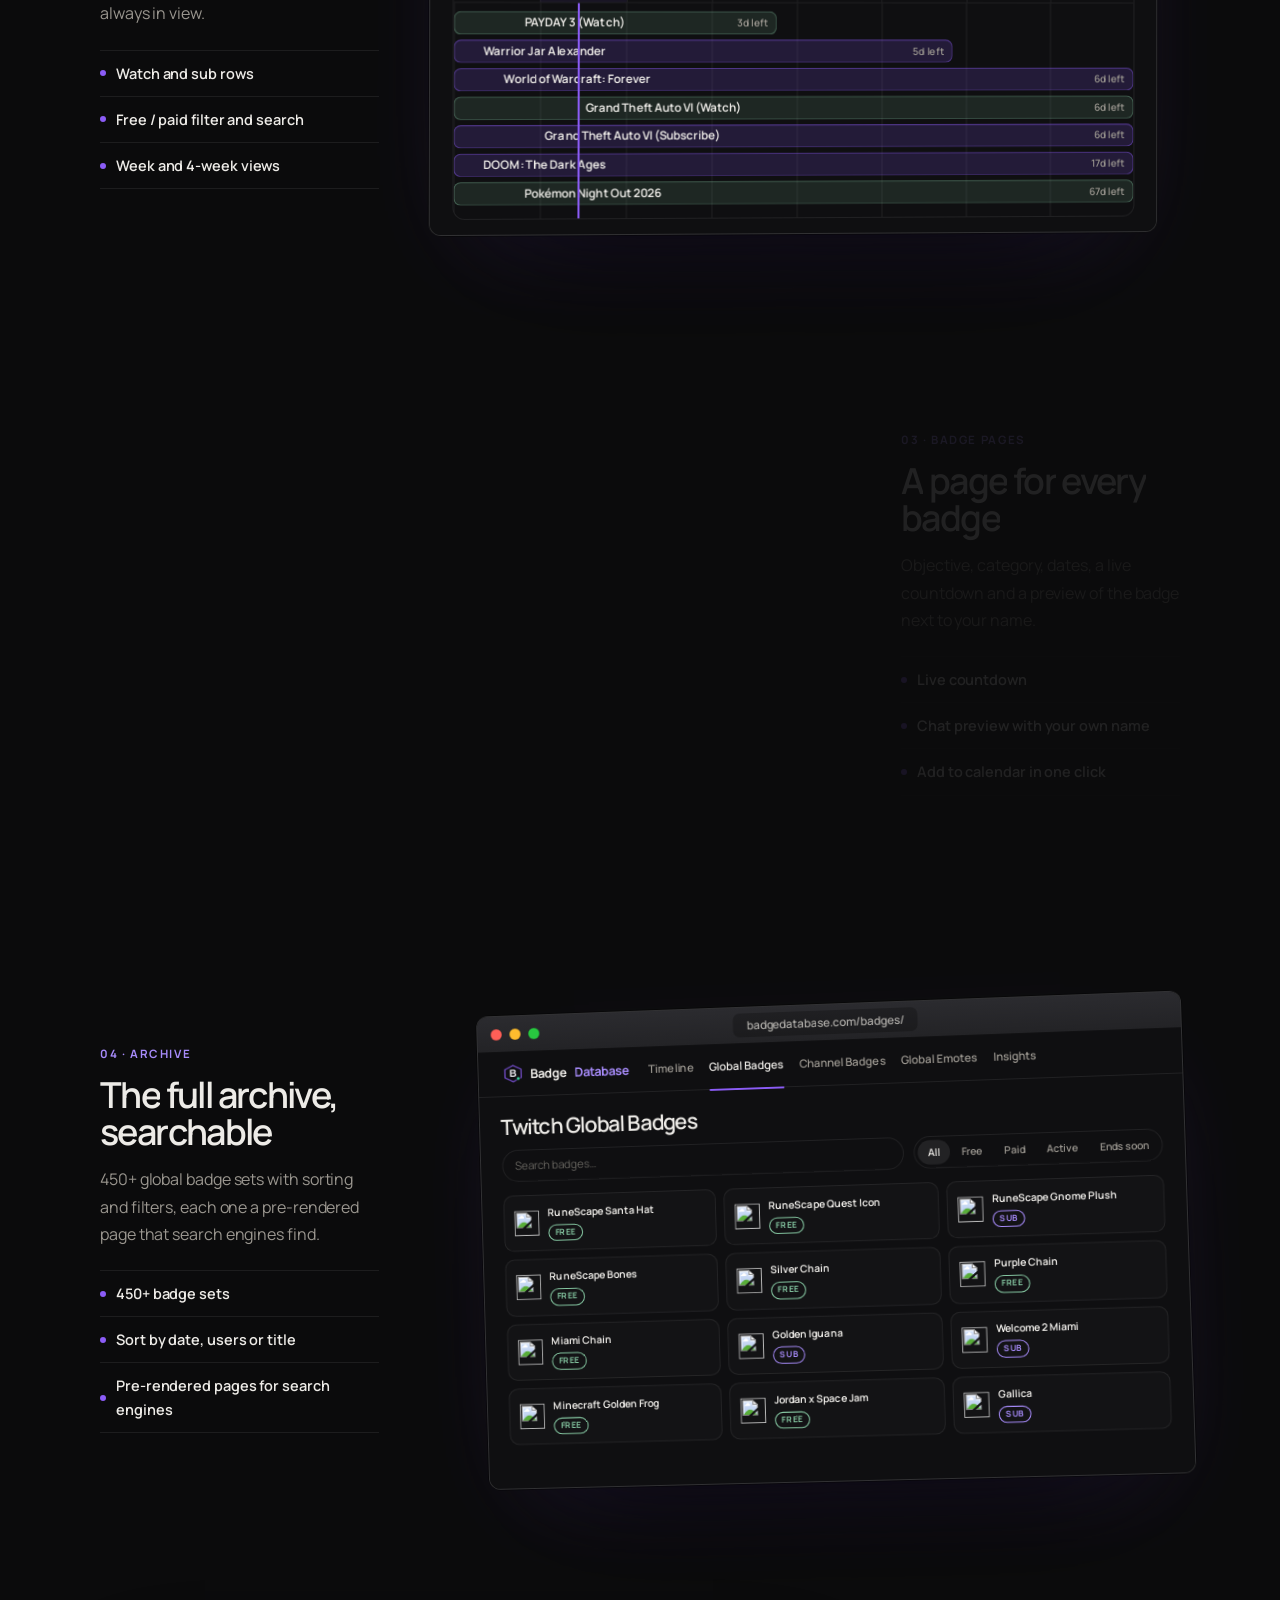
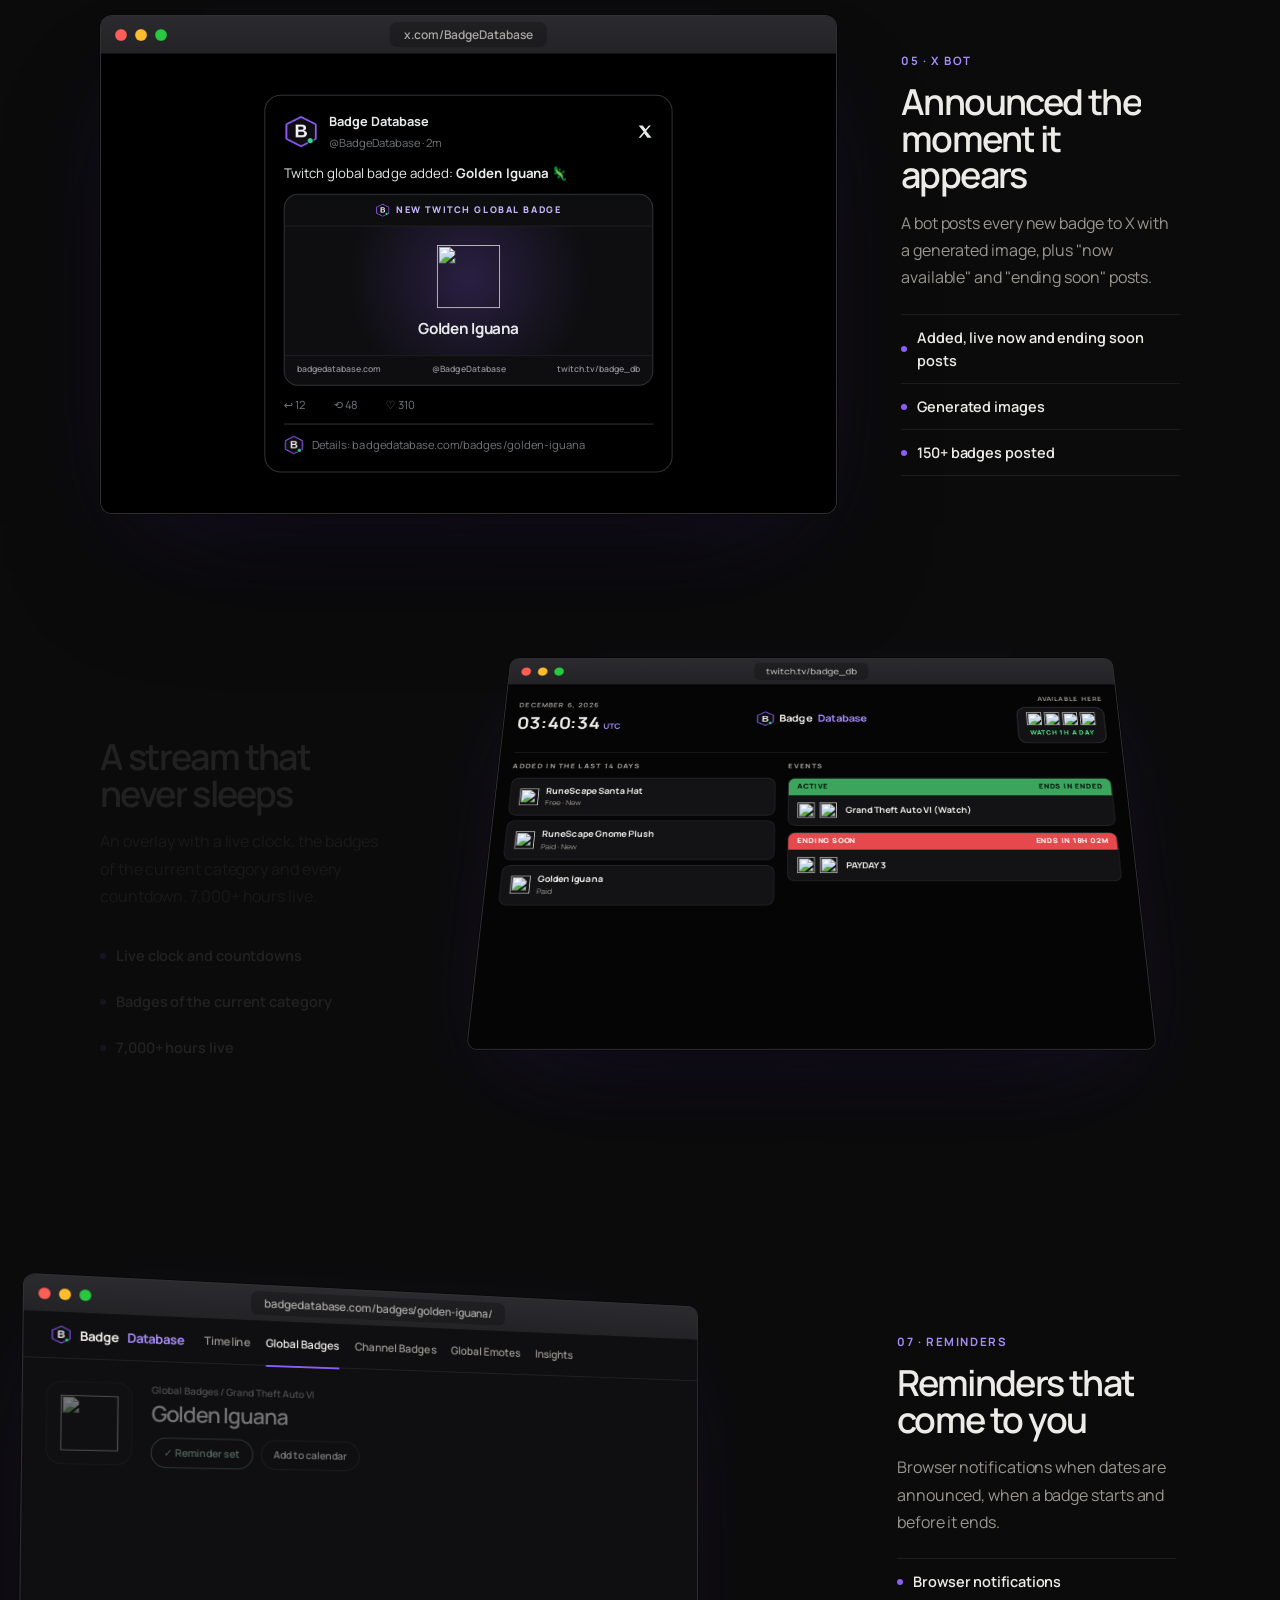
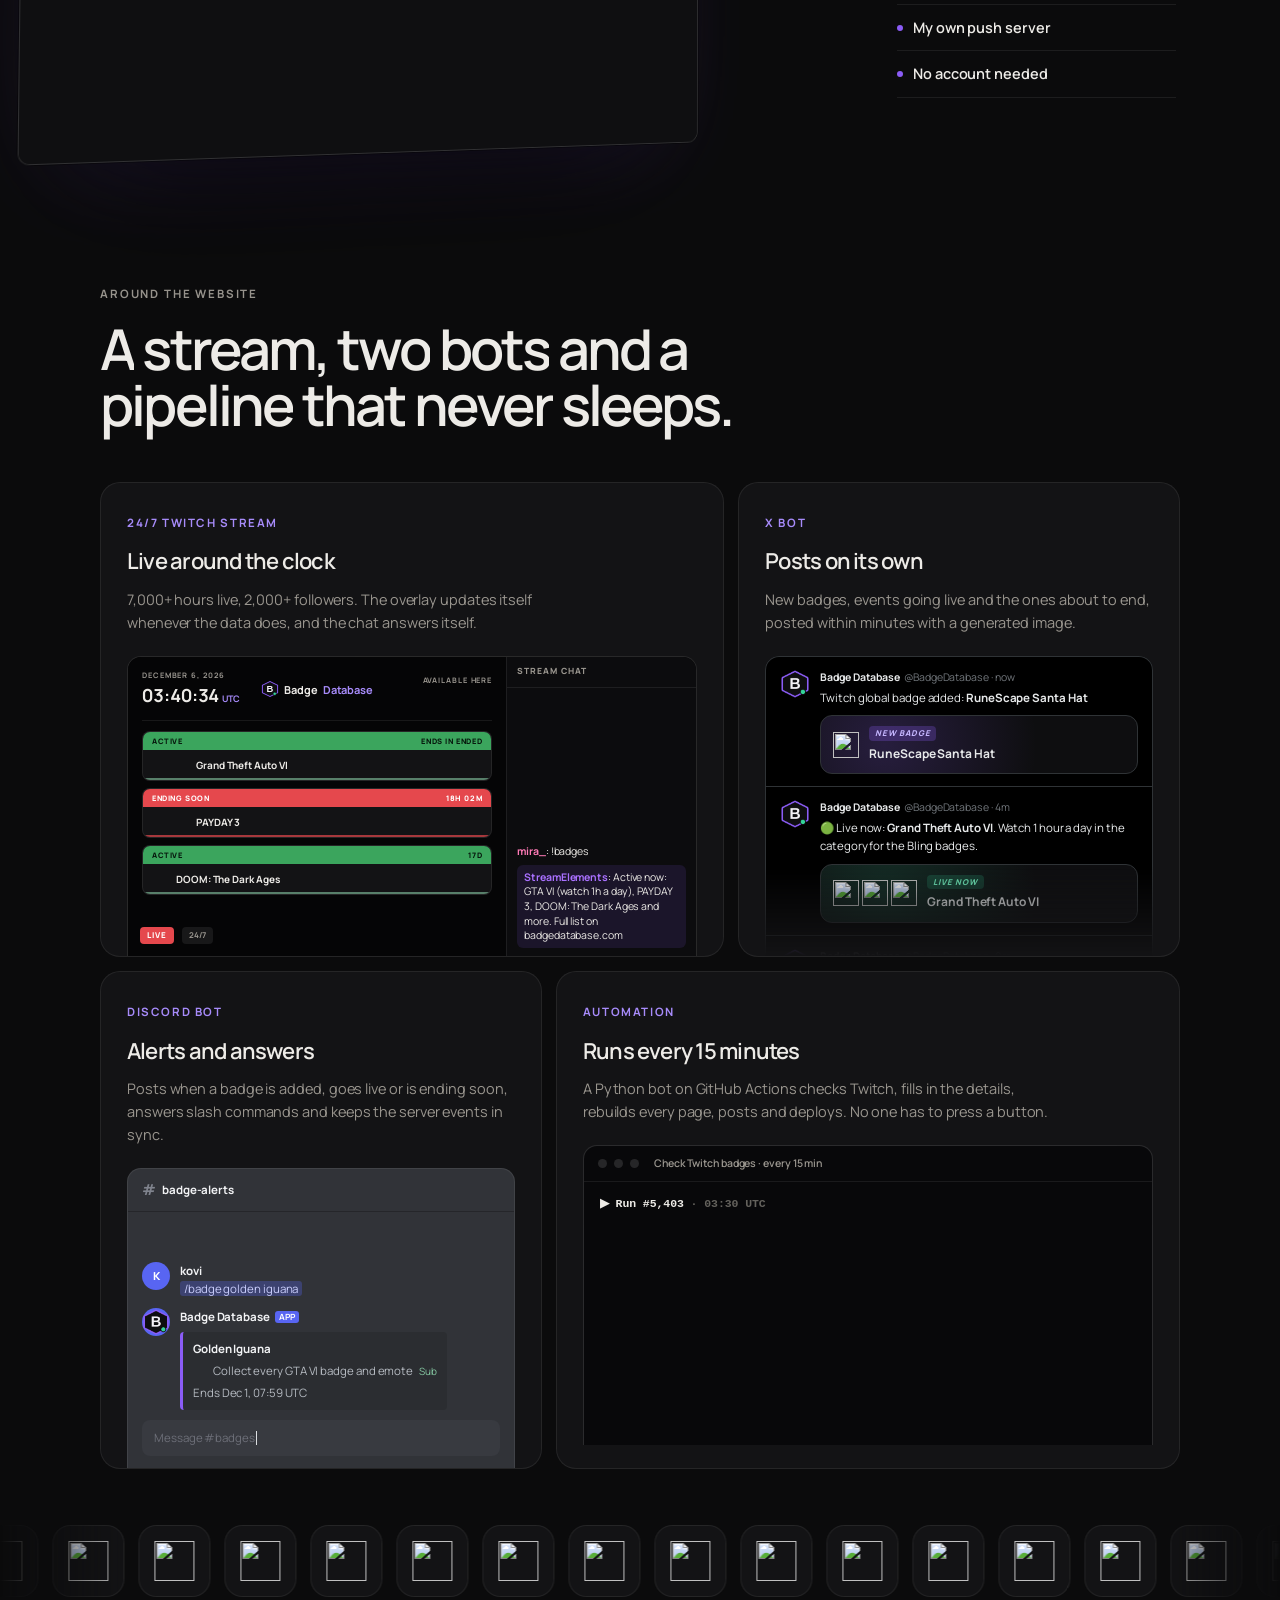
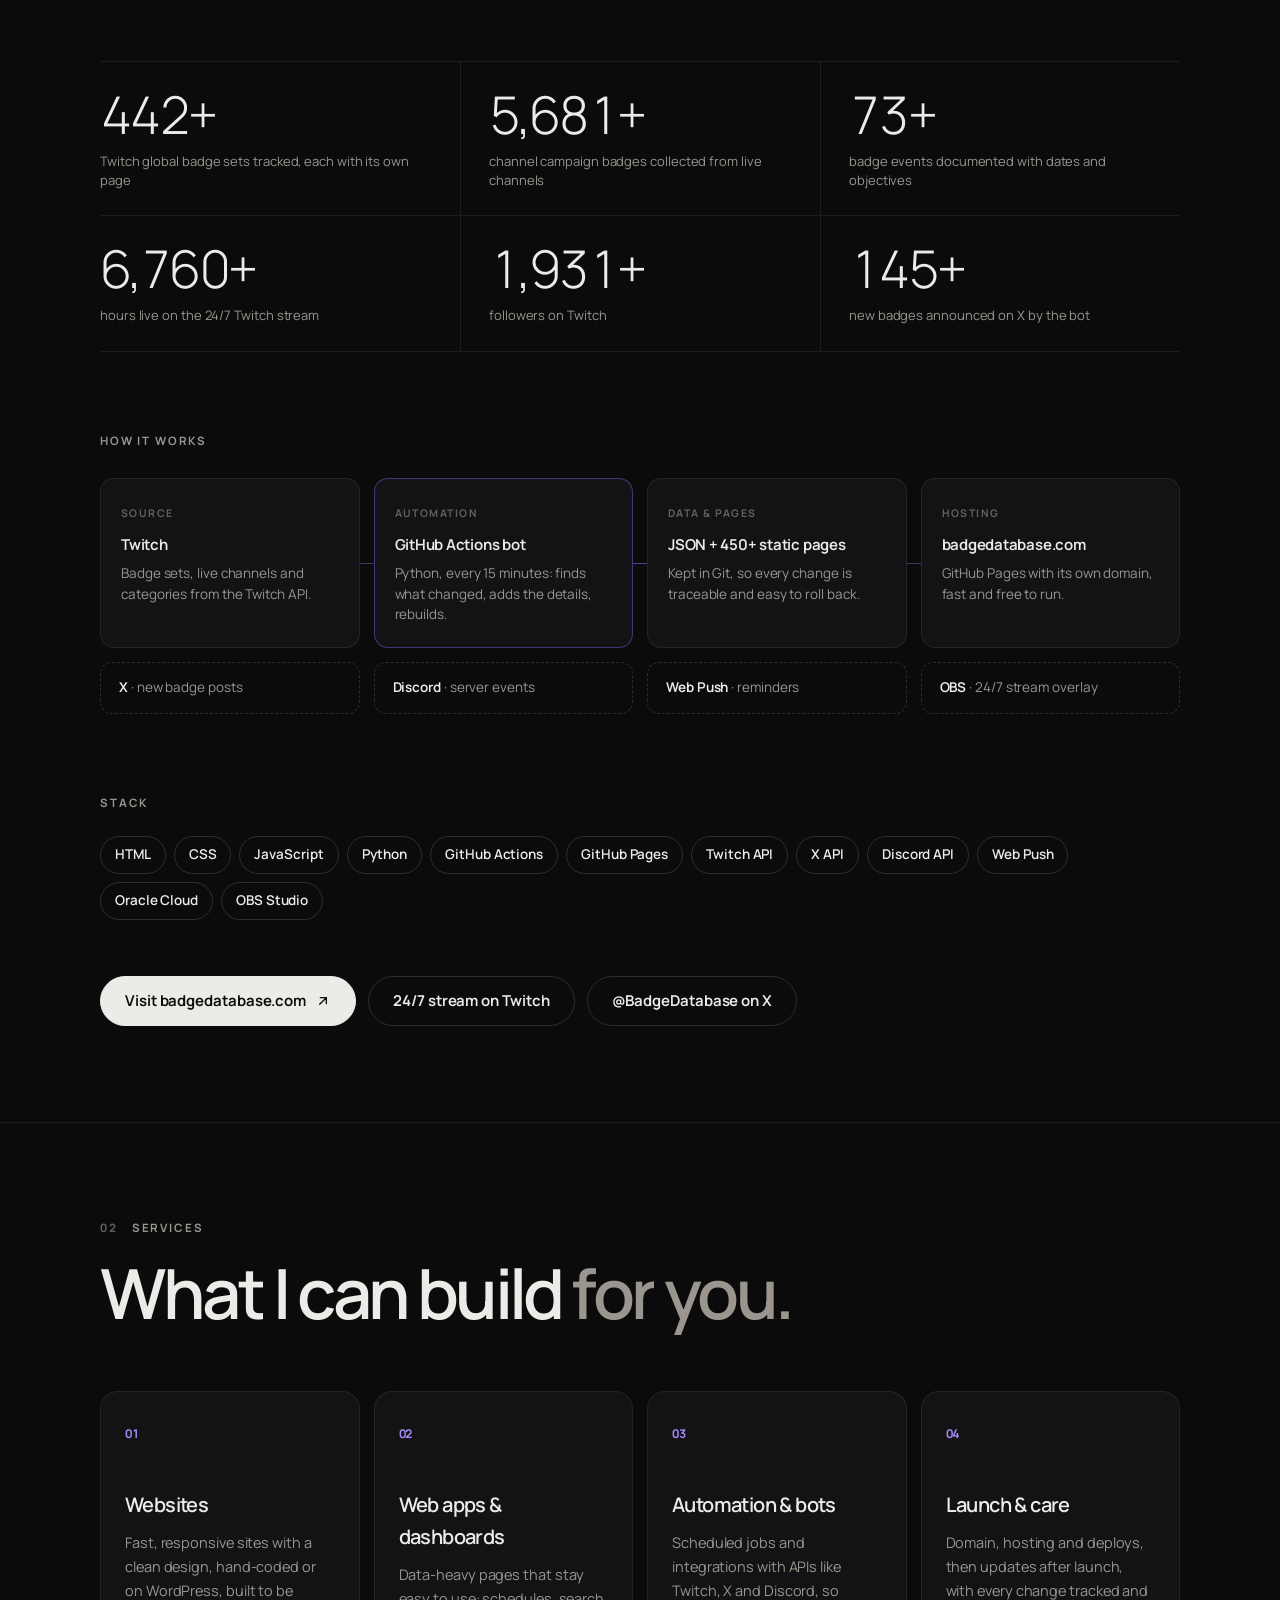
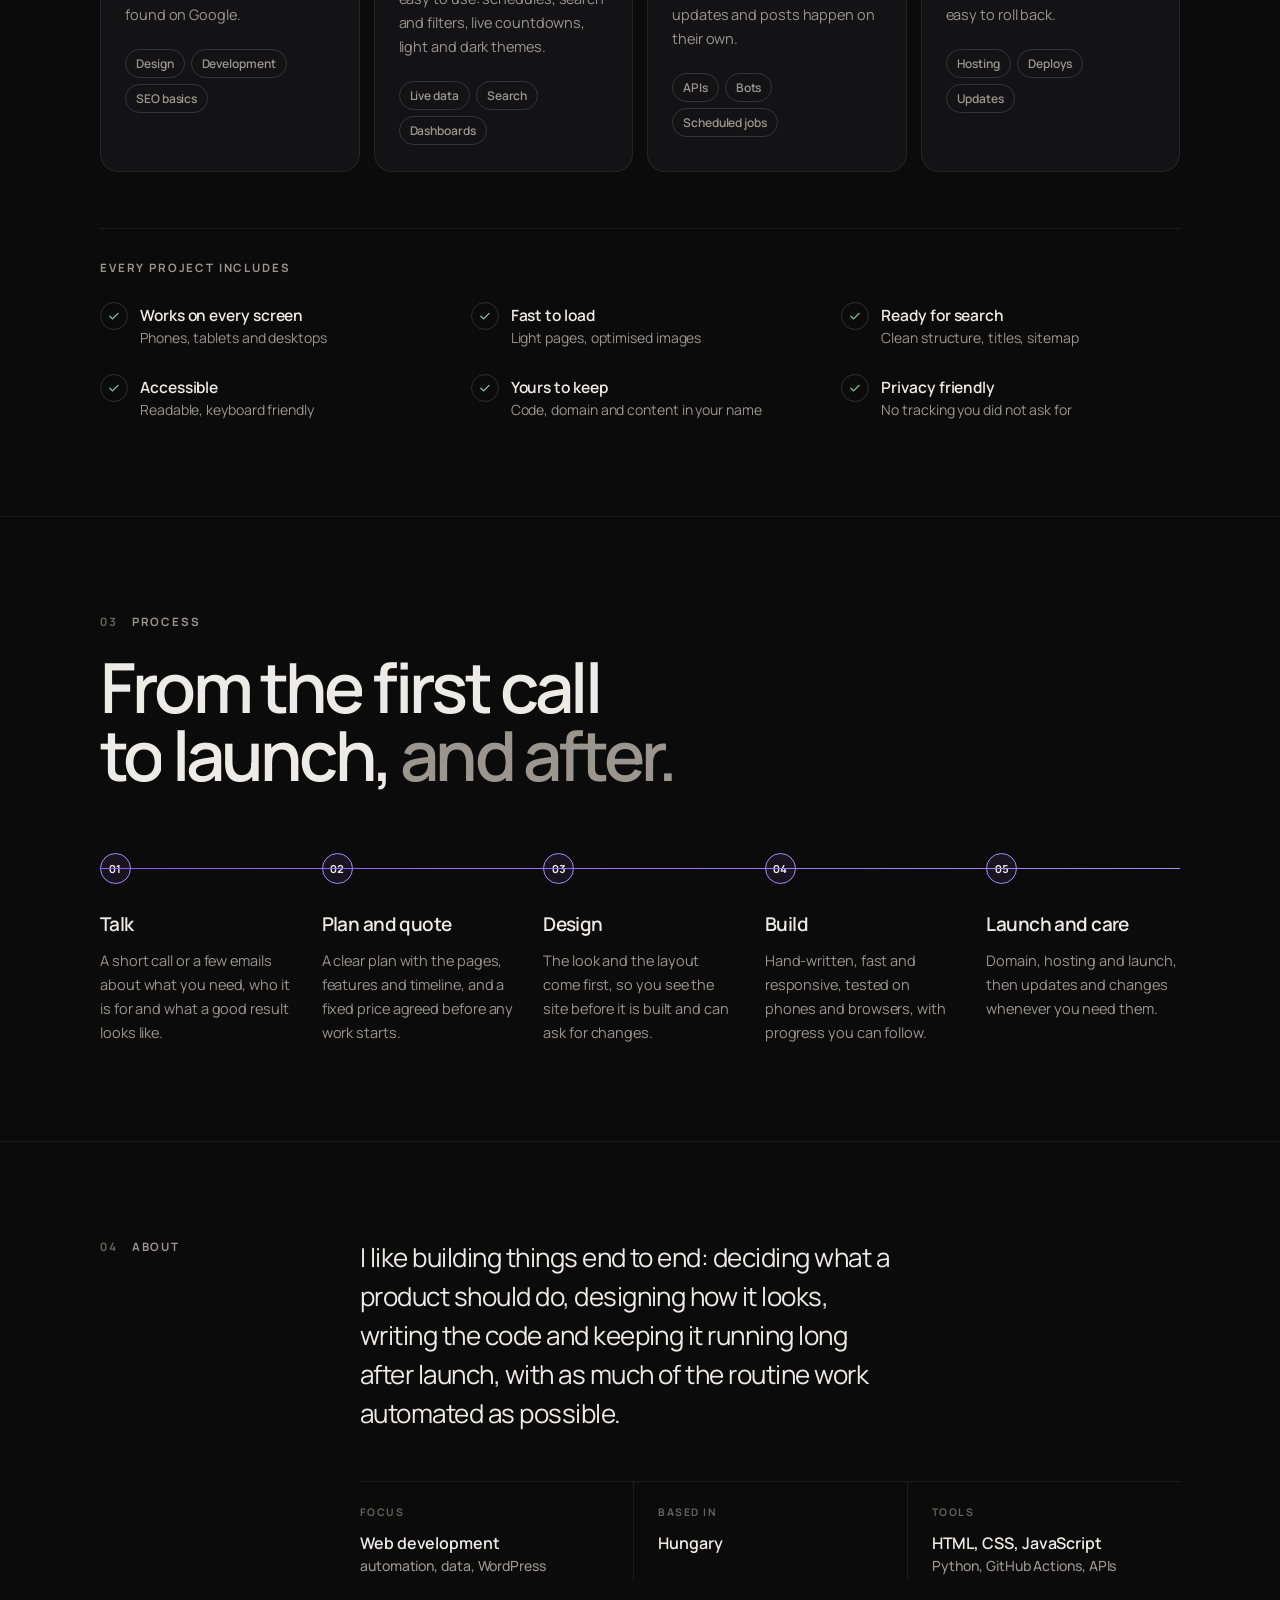
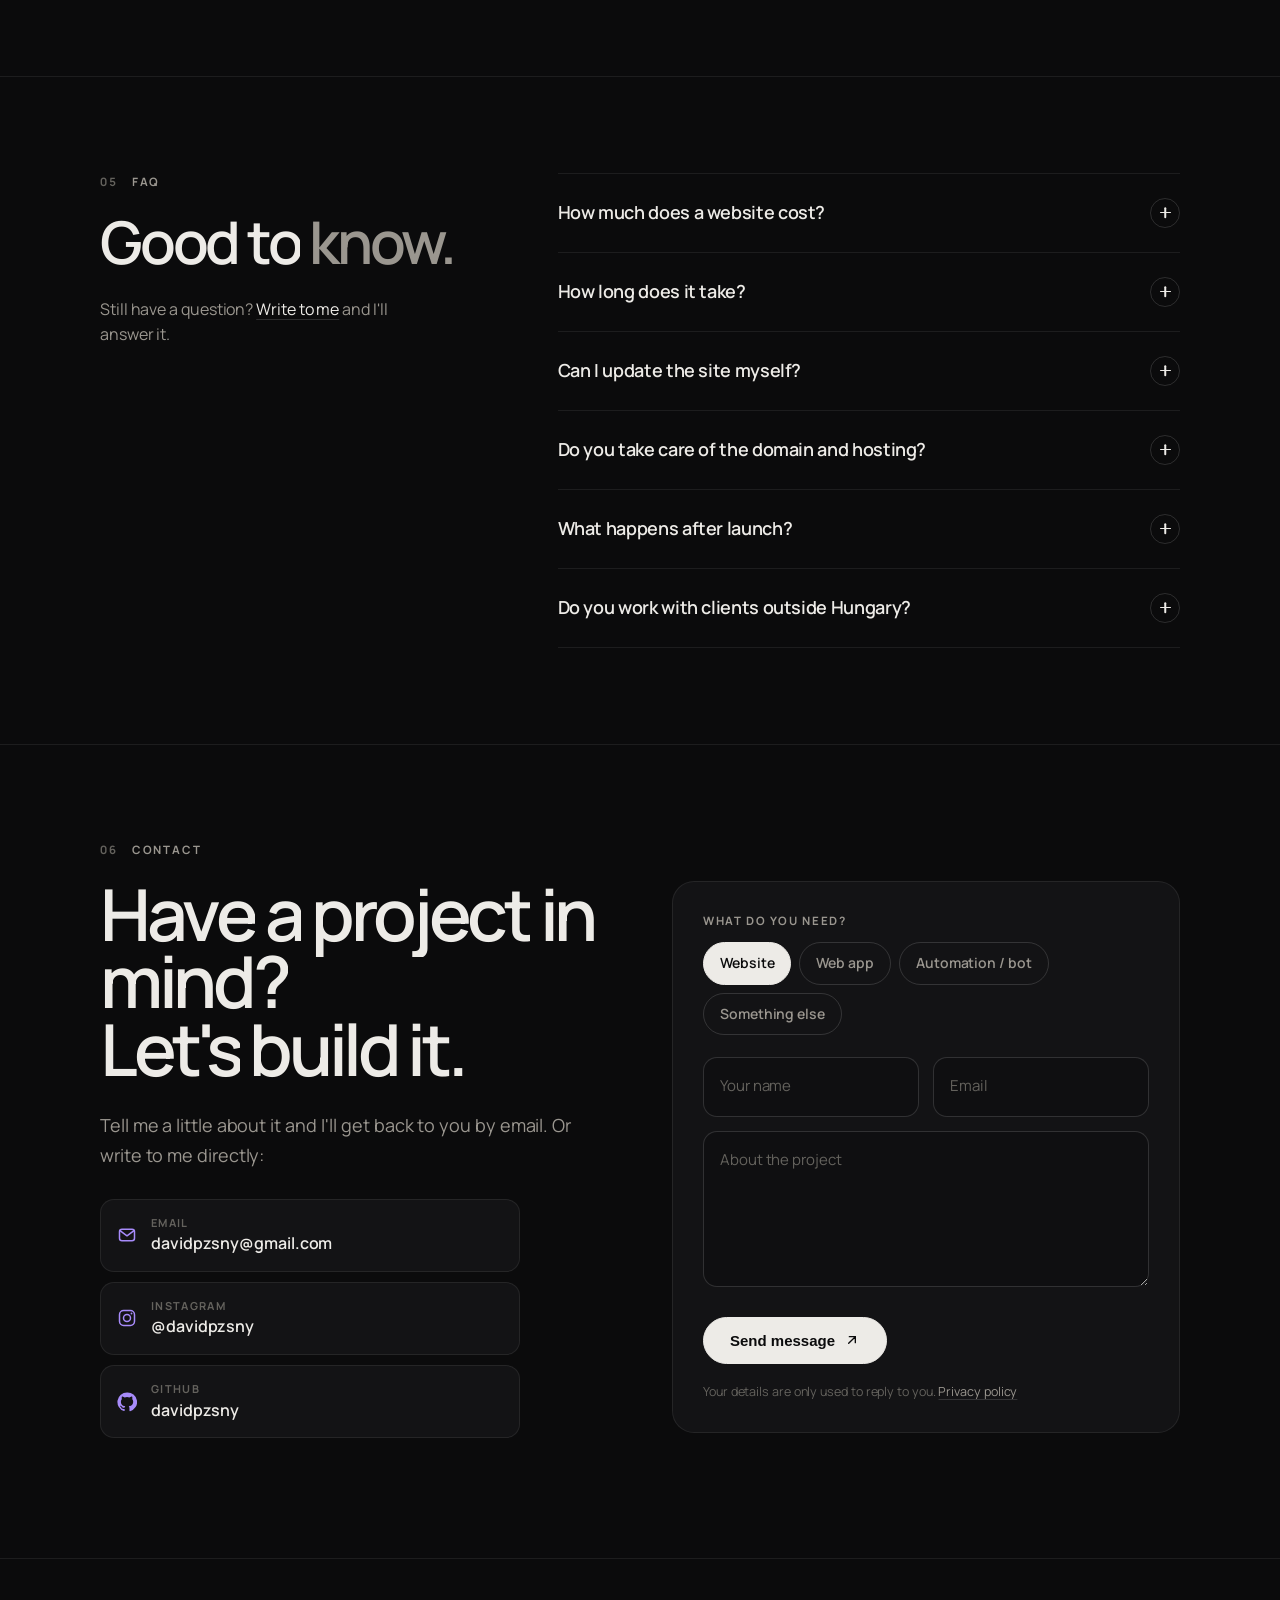
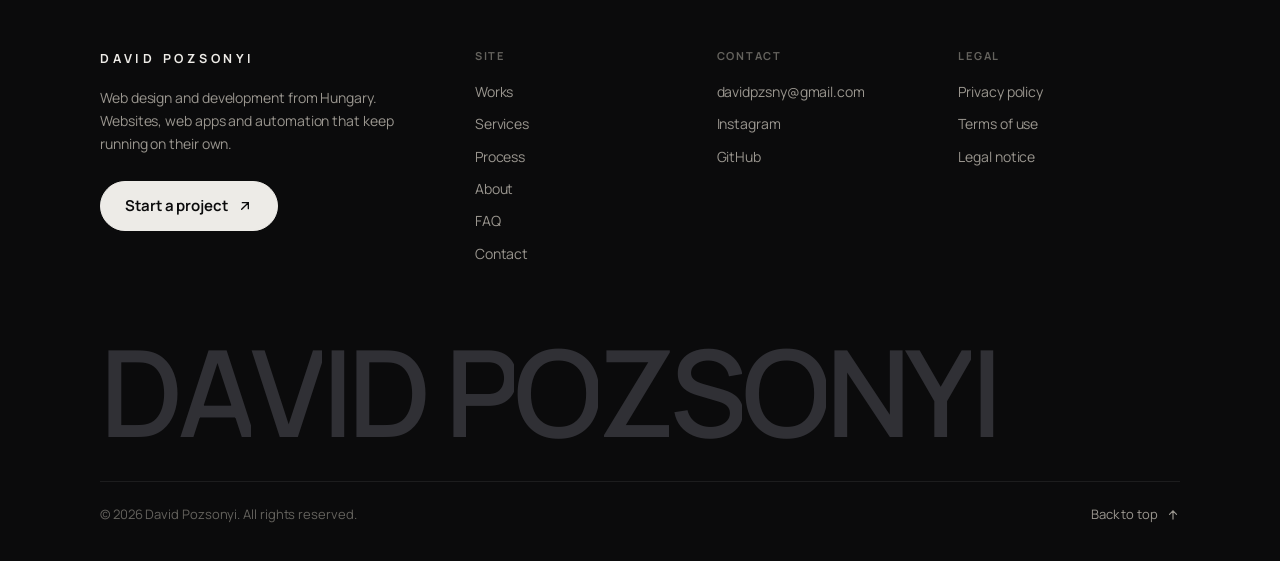
==== commit 9463e289: "Portfolio: process, FAQ, phone menu, new footer, privacy and terms pages, share image, updated Twitc" ====
--- a/index.html
+++ b/index.html
@@ -9,7 +9,16 @@
 <meta property="og:title" content="David Pozsonyi · Web design &amp; development">
 <meta property="og:description" content="Modern websites, web apps and automations that run on their own.">
 <meta property="og:type" content="website">
+<meta property="og:url" content="https://davidpzsny.github.io/davidpzsny/">
+<meta property="og:image" content="https://davidpzsny.github.io/davidpzsny/assets/og.png">
+<meta property="og:image:width" content="1200">
+<meta property="og:image:height" content="630">
+<meta property="og:image:alt" content="David Pozsonyi, web design and development">
+<meta name="twitter:card" content="summary_large_image">
+<link rel="canonical" href="https://davidpzsny.github.io/davidpzsny/">
 <link rel="icon" href="favicon.svg" type="image/svg+xml">
+<link rel="apple-touch-icon" href="assets/apple-touch-icon.png">
+<script type="application/ld+json">{"@context":"https://schema.org","@type":"Person","name":"David Pozsonyi","url":"https://davidpzsny.github.io/davidpzsny/","jobTitle":"Web designer and developer","email":"mailto:davidpzsny@gmail.com","address":{"@type":"PostalAddress","addressCountry":"HU"},"knowsAbout":["Web design","Web development","WordPress","Automation"],"sameAs":["https://github.com/davidpzsny","https://instagram.com/davidpzsny"]}</script>
 <link rel="preload" href="assets/fonts/manrope-latin-wght-normal.woff2" as="font" type="font/woff2" crossorigin>
 <link rel="preconnect" href="https://static-cdn.jtvnw.net">
 <link rel="stylesheet" href="assets/style.css">
@@ -23,9 +32,11 @@
     <nav aria-label="Main">
       <a href="#work">Works</a>
       <a href="#services">Services</a>
+      <a href="#process">Process</a>
       <a href="#about">About</a>
       <a href="#contact">Contact</a>
     </nav>
+    <button class="menu-btn" type="button" aria-expanded="false" aria-controls="sheet" aria-label="Open menu"><i></i><i></i></button>
     <a class="name" href="./">David Pozsonyi</a>
     <div class="socials">
       <a class="ico" href="https://github.com/davidpzsny" target="_blank" rel="noopener" aria-label="GitHub" data-tip="GitHub"><svg viewBox="0 0 24 24" fill="currentColor" aria-hidden="true"><path d="M12 .5a11.5 11.5 0 0 0-3.64 22.41c.58.1.79-.25.79-.56v-2c-3.2.7-3.88-1.37-3.88-1.37-.53-1.33-1.28-1.69-1.28-1.69-1.05-.71.08-.7.08-.7 1.16.08 1.77 1.19 1.77 1.19 1.03 1.77 2.7 1.26 3.36.96.1-.75.4-1.26.73-1.55-2.55-.29-5.24-1.28-5.24-5.69 0-1.26.45-2.29 1.19-3.09-.12-.29-.52-1.46.11-3.05 0 0 .97-.31 3.17 1.18a11 11 0 0 1 5.78 0c2.2-1.49 3.17-1.18 3.17-1.18.63 1.59.23 2.76.11 3.05.74.8 1.19 1.83 1.19 3.09 0 4.42-2.69 5.39-5.26 5.68.41.36.78 1.06.78 2.14v3.17c0 .31.21.67.8.56A11.5 11.5 0 0 0 12 .5z"/></svg></a>
@@ -35,6 +46,22 @@
   </div>
   <div class="progress" aria-hidden="true"><i></i></div>
 </header>
+
+<!-- menu on phones -->
+<div class="sheet" id="sheet" hidden>
+  <nav class="wrap" aria-label="Menu">
+    <a href="#work"><i>01</i>Works</a>
+    <a href="#services"><i>02</i>Services</a>
+    <a href="#process"><i>03</i>Process</a>
+    <a href="#about"><i>04</i>About</a>
+    <a href="#faq"><i>05</i>FAQ</a>
+    <a href="#contact"><i>06</i>Contact</a>
+  </nav>
+  <div class="wrap sheet-foot">
+    <a href="mailto:davidpzsny@gmail.com">davidpzsny@gmail.com</a>
+    <span><a href="https://instagram.com/davidpzsny" target="_blank" rel="noopener">Instagram</a><a href="https://github.com/davidpzsny" target="_blank" rel="noopener">GitHub</a></span>
+  </div>
+</div>
 
 <main id="main">
   <!-- intro -->
@@ -78,7 +105,7 @@
                   <text class="m-b" x="400" y="530" text-anchor="middle">B</text>
                   <circle class="m-dot" cx="610" cy="610" r="70"/>
                 </svg><h3 class="proj-name split pz" data-split="chars" style="--d:380ms">Badge <em>Database</em></h3></div>
-              <p class="lead rv pz" style="--d:560ms">Every Twitch badge, and exactly when to get it. A live database of Twitch global badges with countdowns and a schedule of every badge event, an X bot that announces new badges the moment they appear, and a 24/7 Twitch stream with 1,800+ followers.</p>
+              <p class="lead rv pz" style="--d:560ms">Every Twitch badge, and exactly when to get it. A live database of Twitch global badges with countdowns and a schedule of every badge event, an X bot that announces new badges the moment they appear, and a 24/7 Twitch stream with 2,000+ followers.</p>
               <dl class="meta rv pz" style="--d:660ms">
                 <dt>Role</dt><dd>Design, code, operations</dd>
                 <dt>Year</dt><dd>2026</dd>
@@ -285,8 +312,8 @@
         <div class="sc-text">
           <span class="n rv">06 · 24/7 stream</span>
           <h3 class="split" data-split="words">A stream that never sleeps</h3>
-          <p class="rv" style="--d:120ms">An overlay with a live clock, the badges of the current category and every countdown. 2,000+ hours live.</p>
-          <ul class="rv" style="--d:200ms"><li>Live clock and countdowns</li><li>Badges of the current category</li><li>2,000+ hours live</li></ul>
+          <p class="rv" style="--d:120ms">An overlay with a live clock, the badges of the current category and every countdown. 7,000+ hours live.</p>
+          <ul class="rv" style="--d:200ms"><li>Live clock and countdowns</li><li>Badges of the current category</li><li>7,000+ hours live</li></ul>
         </div>
       </article>
       <article class="sc-row sc-l" data-fx="turn" data-from="left">
@@ -325,7 +352,7 @@
       </div>
       <div class="eco-grid">
         <article class="eco eco-stream rv" data-eco="stream">
-          <div class="eco-head"><span class="n">24/7 Twitch stream</span><h3>Live around the clock</h3><p>2,000+ hours live, 1,800+ followers. The overlay updates itself whenever the data does, and the chat answers itself.</p></div>
+          <div class="eco-head"><span class="n">24/7 Twitch stream</span><h3>Live around the clock</h3><p>7,000+ hours live, 2,000+ followers. The overlay updates itself whenever the data does, and the chat answers itself.</p></div>
           <div class="tw" aria-hidden="true">
             <div class="tw-video">
               <div class="tw-ov">
@@ -373,8 +400,8 @@
         <div class="rv"><b class="count" data-to="450" data-suffix="+">450+</b><span>Twitch global badge sets tracked, each with its own page</span></div>
         <div class="rv" style="--d:90ms"><b class="count" data-to="5800" data-suffix="+">5,800+</b><span>channel campaign badges collected from live channels</span></div>
         <div class="rv" style="--d:180ms"><b class="count" data-to="75" data-suffix="+">75+</b><span>badge events documented with dates and objectives</span></div>
-        <div class="rv"><b class="count" data-to="2000" data-suffix="+">2,000+</b><span>hours live on the 24/7 Twitch stream</span></div>
-        <div class="rv" style="--d:90ms"><b class="count" data-to="1800" data-suffix="+">1,800+</b><span>followers on Twitch</span></div>
+        <div class="rv"><b class="count" data-to="7000" data-suffix="+">7,000+</b><span>hours live on the 24/7 Twitch stream</span></div>
+        <div class="rv" style="--d:90ms"><b class="count" data-to="2000" data-suffix="+">2,000+</b><span>followers on Twitch</span></div>
         <div class="rv" style="--d:180ms"><b class="count" data-to="150" data-suffix="+">150+</b><span>new badges announced on X by the bot</span></div>
       </div>
 
@@ -421,13 +448,39 @@
         <article class="rv card-l" style="--d:180ms"><span class="n">03</span><h3>Automation &amp; bots</h3><p>Scheduled jobs and integrations with APIs like Twitch, X and Discord, so updates and posts happen on their own.</p><ul><li>APIs</li><li>Bots</li><li>Scheduled jobs</li></ul></article>
         <article class="rv card-l" style="--d:270ms"><span class="n">04</span><h3>Launch &amp; care</h3><p>Domain, hosting and deploys, then updates after launch, with every change tracked and easy to roll back.</p><ul><li>Hosting</li><li>Deploys</li><li>Updates</li></ul></article>
       </div>
+      <div class="incl">
+        <p class="incl-h rv">Every project includes</p>
+        <ul>
+        <li class="rv" style="--d:0ms"><svg viewBox="0 0 24 24" fill="none" stroke="currentColor" stroke-width="2.2" stroke-linecap="round" stroke-linejoin="round" aria-hidden="true"><path d="M5 12.5l4.5 4.5L19 7.5"/></svg><b>Works on every screen</b><span>Phones, tablets and desktops</span></li>
+        <li class="rv" style="--d:60ms"><svg viewBox="0 0 24 24" fill="none" stroke="currentColor" stroke-width="2.2" stroke-linecap="round" stroke-linejoin="round" aria-hidden="true"><path d="M5 12.5l4.5 4.5L19 7.5"/></svg><b>Fast to load</b><span>Light pages, optimised images</span></li>
+        <li class="rv" style="--d:120ms"><svg viewBox="0 0 24 24" fill="none" stroke="currentColor" stroke-width="2.2" stroke-linecap="round" stroke-linejoin="round" aria-hidden="true"><path d="M5 12.5l4.5 4.5L19 7.5"/></svg><b>Ready for search</b><span>Clean structure, titles, sitemap</span></li>
+        <li class="rv" style="--d:180ms"><svg viewBox="0 0 24 24" fill="none" stroke="currentColor" stroke-width="2.2" stroke-linecap="round" stroke-linejoin="round" aria-hidden="true"><path d="M5 12.5l4.5 4.5L19 7.5"/></svg><b>Accessible</b><span>Readable, keyboard friendly</span></li>
+        <li class="rv" style="--d:240ms"><svg viewBox="0 0 24 24" fill="none" stroke="currentColor" stroke-width="2.2" stroke-linecap="round" stroke-linejoin="round" aria-hidden="true"><path d="M5 12.5l4.5 4.5L19 7.5"/></svg><b>Yours to keep</b><span>Code, domain and content in your name</span></li>
+        <li class="rv" style="--d:300ms"><svg viewBox="0 0 24 24" fill="none" stroke="currentColor" stroke-width="2.2" stroke-linecap="round" stroke-linejoin="round" aria-hidden="true"><path d="M5 12.5l4.5 4.5L19 7.5"/></svg><b>Privacy friendly</b><span>No tracking you did not ask for</span></li>
+        </ul>
+      </div>
+    </div>
+  </section>
+
+  <!-- process -->
+  <section class="sec process" id="process">
+    <div class="wrap">
+      <p class="label rv"><i>03</i>Process</p>
+      <h2 class="split h-sec" data-split="words">From the first call<br>to launch, <span class="mute">and after.</span></h2>
+      <ol class="steps" id="steps">
+        <li class="step rv" style="--d:0ms"><span class="step-n">01</span><h3>Talk</h3><p>A short call or a few emails about what you need, who it is for and what a good result looks like.</p></li>
+        <li class="step rv" style="--d:90ms"><span class="step-n">02</span><h3>Plan and quote</h3><p>A clear plan with the pages, features and timeline, and a fixed price agreed before any work starts.</p></li>
+        <li class="step rv" style="--d:180ms"><span class="step-n">03</span><h3>Design</h3><p>The look and the layout come first, so you see the site before it is built and can ask for changes.</p></li>
+        <li class="step rv" style="--d:270ms"><span class="step-n">04</span><h3>Build</h3><p>Hand-written, fast and responsive, tested on phones and browsers, with progress you can follow.</p></li>
+        <li class="step rv" style="--d:360ms"><span class="step-n">05</span><h3>Launch and care</h3><p>Domain, hosting and launch, then updates and changes whenever you need them.</p></li>
+      </ol>
     </div>
   </section>
 
   <!-- about -->
   <section class="sec about" id="about">
     <div class="wrap sec-head">
-      <p class="label rv"><i>03</i>About</p>
+      <p class="label rv"><i>04</i>About</p>
       <div>
         <p class="lead big-lead rv">I like building things end to end: deciding what a product should do, designing how it looks, writing the code and keeping it running long after launch, with as much of the routine work automated as possible.</p>
         <dl class="facts rv" style="--d:90ms">
@@ -439,10 +492,29 @@
     </div>
   </section>
 
+  <!-- faq -->
+  <section class="sec faq" id="faq">
+    <div class="wrap sec-head">
+      <div>
+        <p class="label rv"><i>05</i>FAQ</p>
+        <h2 class="split h-sec faq-h" data-split="words">Good to <span class="mute">know.</span></h2>
+        <p class="faq-more rv" style="--d:120ms">Still have a question? <a href="#contact">Write to me</a> and I'll answer it.</p>
+      </div>
+      <div class="qas">
+        <details class="qa rv" style="--d:0ms"><summary>How much does a website cost?<span class="qa-i" aria-hidden="true"></span></summary><div class="qa-a"><p>It depends on the number of pages and what the site needs to do. After a short call you get a fixed quote in writing, so you know the full price before anything starts.</p></div></details>
+        <details class="qa rv" style="--d:60ms"><summary>How long does it take?<span class="qa-i" aria-hidden="true"></span></summary><div class="qa-a"><p>It depends on the scope and on how soon the content is ready. The timeline is part of the quote, with a launch date we agree on together.</p></div></details>
+        <details class="qa rv" style="--d:120ms"><summary>Can I update the site myself?<span class="qa-i" aria-hidden="true"></span></summary><div class="qa-a"><p>Yes. If you want to change text and images on your own, I can build on WordPress or set up a simple editor, and show you how it works.</p></div></details>
+        <details class="qa rv" style="--d:180ms"><summary>Do you take care of the domain and hosting?<span class="qa-i" aria-hidden="true"></span></summary><div class="qa-a"><p>Yes. I can register the domain and set up the hosting in your name, so everything stays yours.</p></div></details>
+        <details class="qa rv" style="--d:240ms"><summary>What happens after launch?<span class="qa-i" aria-hidden="true"></span></summary><div class="qa-a"><p>I stay available for updates, fixes and new features. Every change is tracked, so anything can be rolled back if needed.</p></div></details>
+        <details class="qa rv" style="--d:300ms"><summary>Do you work with clients outside Hungary?<span class="qa-i" aria-hidden="true"></span></summary><div class="qa-a"><p>Yes. I work remotely, in English or Hungarian.</p></div></details>
+      </div>
+    </div>
+  </section>
+
   <!-- contact -->
   <section class="sec contact" id="contact">
     <div class="wrap">
-      <p class="label rv"><i>04</i>Contact</p>
+      <p class="label rv"><i>06</i>Contact</p>
       <div class="contact-grid">
         <div>
           <h2 class="cta-title split" data-split="words">Have a project in mind?<br><span class="mute">Let's build it.</span></h2>
@@ -472,6 +544,7 @@
             <button class="btn mag f-send" type="submit"><span class="f-label">Send message</span><svg viewBox="0 0 24 24" fill="none" stroke="currentColor" stroke-width="2" stroke-linecap="round" aria-hidden="true"><path d="M7 17 17 7M8 7h9v9"/></svg></button>
             <p class="f-note" role="status" aria-live="polite"></p>
           </div>
+          <p class="f-legal">Your details are only used to reply to you. <a href="privacy.html">Privacy policy</a></p>
           <div class="f-done" aria-hidden="true"><svg viewBox="0 0 52 52"><circle cx="26" cy="26" r="24"/><path d="M15 27l7 7 15-16"/></svg><b>Thanks, your message is on its way.</b><span>I'll reply to the email address you gave.</span></div>
         </form>
       </div>
@@ -479,13 +552,35 @@
   </section>
 </main>
 
-<footer>
+<footer class="foot">
+  <div class="wrap foot-grid">
+    <div class="foot-brand">
+      <a class="foot-name" href="./">David Pozsonyi</a>
+      <p>Web design and development from Hungary. Websites, web apps and automation that keep running on their own.</p>
+      <a class="btn mag foot-cta" href="#contact">Start a project <svg viewBox="0 0 24 24" fill="none" stroke="currentColor" stroke-width="2" stroke-linecap="round" aria-hidden="true"><path d="M7 17 17 7M8 7h9v9"/></svg></a>
+    </div>
+    <nav class="foot-col" aria-label="Site">
+      <h4>Site</h4>
+      <a href="#work">Works</a><a href="#services">Services</a><a href="#process">Process</a><a href="#about">About</a><a href="#faq">FAQ</a><a href="#contact">Contact</a>
+    </nav>
+    <div class="foot-col">
+      <h4>Contact</h4>
+      <a href="mailto:davidpzsny@gmail.com">davidpzsny@gmail.com</a>
+      <a href="https://instagram.com/davidpzsny" target="_blank" rel="noopener">Instagram</a>
+      <a href="https://github.com/davidpzsny" target="_blank" rel="noopener">GitHub</a>
+    </div>
+    <nav class="foot-col" aria-label="Legal">
+      <h4>Legal</h4>
+      <a href="privacy.html">Privacy policy</a><a href="terms.html">Terms of use</a><a href="terms.html#legal-notice">Legal notice</a>
+    </nav>
+  </div>
   <div class="wrap giant-wrap"><div class="giant split" data-split="chars" aria-hidden="true">David Pozsonyi</div></div>
-  <div class="wrap foot-row">
-    <span>© 2026 David Pozsonyi</span>
-    <span>Designed and built by hand</span>
-  </div>
+  <div class="wrap"><div class="foot-row">
+    <span>© 2026 David Pozsonyi. All rights reserved.</span>
+    <a class="to-top" href="#main">Back to top <svg viewBox="0 0 24 24" fill="none" stroke="currentColor" stroke-width="2" stroke-linecap="round" aria-hidden="true"><path d="M12 19V5M6 11l6-6 6 6"/></svg></a>
+  </div></div>
 </footer>
+<script src="assets/site.js" defer></script>
 <script src="assets/motion.js" defer></script>
 <script src="assets/eco.js" defer></script>
 </body>
--- a/assets/style.css
+++ b/assets/style.css
@@ -757,3 +757,143 @@
 .xp-card > span:last-child{min-width:0;flex:1;display:flex;flex-direction:column;align-items:flex-start}
 .xp-card b{max-width:100%;white-space:nowrap;overflow:hidden;text-overflow:ellipsis}
 .xp-card .imgs{flex:none}
+
+/* ===================================================================================
+   Pro pass: phone menu, what every project includes, process, FAQ, footer, legal pages
+   =================================================================================== */
+.h-sec .mute{color:var(--muted)}
+
+/* phone menu */
+.menu-btn{display:none;grid-column:1;justify-self:start;width:40px;height:40px;margin-left:-8px;border:0;background:none;color:var(--text);cursor:pointer;position:relative}
+.menu-btn i{position:absolute;left:10px;right:10px;height:1.5px;border-radius:2px;background:currentColor;transition:transform .35s cubic-bezier(.2,.7,.2,1)}
+.menu-btn i:first-child{top:16px}.menu-btn i:last-child{top:23px}
+.menu-btn[aria-expanded="true"] i:first-child{transform:translateY(3.5px) rotate(45deg)}
+.menu-btn[aria-expanded="true"] i:last-child{transform:translateY(-3.5px) rotate(-45deg)}
+.sheet{position:fixed;inset:68px 0 0;z-index:19;display:flex;flex-direction:column;justify-content:space-between;padding:28px 0 34px;background:var(--bg);
+  opacity:0;transform:translateY(-8px);transition:opacity .3s ease,transform .4s cubic-bezier(.2,.7,.2,1)}
+.sheet[hidden]{display:none}
+.sheet.open{opacity:1;transform:none}
+.sheet nav{display:flex;flex-direction:column}
+.sheet nav a{display:flex;align-items:baseline;gap:16px;padding:13px 0;border-bottom:1px solid var(--line);font-size:30px;font-weight:600;letter-spacing:-.04em;
+  opacity:0;transform:translateY(14px);transition:opacity .4s ease,transform .5s cubic-bezier(.2,.7,.2,1)}
+.sheet nav a i{font-style:normal;font-size:11px;font-weight:700;letter-spacing:.12em;color:var(--dim);font-variant-numeric:tabular-nums}
+.sheet.open nav a{opacity:1;transform:none}
+.sheet.open nav a:nth-child(2){transition-delay:.04s}.sheet.open nav a:nth-child(3){transition-delay:.08s}.sheet.open nav a:nth-child(4){transition-delay:.12s}
+.sheet.open nav a:nth-child(5){transition-delay:.16s}.sheet.open nav a:nth-child(6){transition-delay:.2s}
+.sheet-foot{display:flex;flex-direction:column;gap:10px;font-size:15px;color:var(--muted)}
+.sheet-foot span{display:flex;gap:18px}
+html.menu-open{overflow:hidden}
+@media (max-width:720px){
+  .menu-btn{display:block}
+  .top .wrap{grid-template-columns:1fr auto 1fr}
+}
+
+/* every project includes */
+.incl{margin-top:56px;padding-top:30px;border-top:1px solid var(--line)}
+.incl-h{font-size:11.5px;font-weight:700;letter-spacing:.16em;text-transform:uppercase;color:var(--muted)}
+.incl ul{list-style:none;display:grid;grid-template-columns:repeat(3,minmax(0,1fr));gap:26px 32px;margin-top:24px}
+.incl li{display:grid;grid-template-columns:28px 1fr;column-gap:12px;align-items:start}
+.incl li svg{grid-row:span 2;width:28px;height:28px;padding:6px;border-radius:50%;border:1px solid var(--line-2);color:var(--mint)}
+.incl li b{font-weight:600;font-size:15.5px;line-height:1.3;margin-top:3px}
+.incl li span{color:var(--muted);font-size:14px;line-height:1.5;margin-top:2px}
+@media (max-width:980px){ .incl ul{grid-template-columns:repeat(2,minmax(0,1fr))} }
+@media (max-width:560px){ .incl ul{grid-template-columns:1fr} }
+
+/* process: a line fills in as you scroll past the steps */
+.steps{list-style:none;position:relative;display:grid;grid-template-columns:repeat(5,minmax(0,1fr));gap:28px;margin-top:64px;padding-top:44px}
+.steps::before,.steps::after{content:"";position:absolute;left:0;right:0;top:15px;height:1px;background:var(--line-2)}
+.steps::after{background:linear-gradient(90deg,var(--purple),var(--purple-2));transform-origin:0 50%;transform:scaleX(var(--sf,1))}
+.js .steps::after{transform:scaleX(var(--sf,0))}
+.step{position:relative}
+.step-n{position:absolute;top:-44px;left:0;display:grid;place-items:center;width:31px;height:31px;border-radius:50%;border:1px solid var(--line-2);background:var(--bg);
+  font-size:11px;font-weight:700;color:var(--muted);font-variant-numeric:tabular-nums;transition:border-color .4s,color .4s,background .4s}
+.step.lit .step-n,html:not(.js) .step-n{border-color:var(--purple-2);color:var(--text);background:#17131f}
+.step h3{margin-top:12px;font-size:19px;font-weight:600;letter-spacing:-.03em}
+.step p{margin-top:10px;color:var(--muted);font-size:14.5px;line-height:1.65}
+@media (max-width:980px){
+  .steps{grid-template-columns:1fr;gap:0;margin-top:44px;padding-top:0;padding-left:52px}
+  .steps::before,.steps::after{left:15px;right:auto;top:6px;bottom:6px;width:1px;height:auto}
+  .steps::after{transform-origin:50% 0;transform:scaleY(var(--sf,1))}
+  .js .steps::after{transform:scaleY(var(--sf,0))}
+  .step{padding:4px 0 30px}
+  .step-n{top:0;left:-52px}
+  .step h3{margin-top:0}
+}
+
+/* FAQ */
+.faq .sec-head{grid-template-columns:minmax(0,1fr) minmax(0,1.55fr);gap:56px}
+.faq-h{font-size:clamp(38px,4.6vw,64px)}
+.qas{border-top:1px solid var(--line)}
+.qa{border-bottom:1px solid var(--line)}
+.qa summary{list-style:none;display:flex;align-items:center;justify-content:space-between;gap:24px;padding:24px 0;cursor:pointer;font-size:18px;font-weight:600;letter-spacing:-.02em;transition:color .2s}
+.qa summary::-webkit-details-marker{display:none}
+.qa summary:hover{color:var(--purple-2)}
+.qa-i{position:relative;flex:none;width:30px;height:30px;border-radius:50%;border:1px solid var(--line-2);transition:transform .4s cubic-bezier(.2,.7,.2,1),border-color .2s}
+.qa-i::before,.qa-i::after{content:"";position:absolute;left:50%;top:50%;width:11px;height:1.5px;margin:-.75px 0 0 -5.5px;border-radius:2px;background:currentColor}
+.qa-i::after{transform:rotate(90deg);transition:transform .4s cubic-bezier(.2,.7,.2,1)}
+.qa[open] .qa-i{transform:rotate(180deg);border-color:var(--purple-2)}
+.qa[open] .qa-i::after{transform:rotate(0)}
+.qa-a{overflow:hidden}
+.qa-a p{padding:0 56px 26px 0;color:var(--muted);font-size:16px;line-height:1.7;max-width:62ch}
+@media (max-width:980px){ .faq .sec-head{grid-template-columns:1fr;gap:28px} }
+@media (max-width:720px){ .qa summary{font-size:16.5px;padding:20px 0}.qa-a p{padding-right:0} }
+
+/* contact form: privacy note */
+.f-legal{margin-top:18px;font-size:12.5px;color:var(--dim)}
+.f-legal a{color:var(--muted);text-decoration:underline;text-underline-offset:3px;text-decoration-color:var(--line-2)}
+.f-legal a:hover{color:var(--text)}
+
+/* footer */
+footer.foot{padding:88px 0 36px;font-size:14px;color:var(--muted)}
+footer.foot .wrap{display:block}
+.foot-grid{display:grid!important;grid-template-columns:minmax(0,1.6fr) repeat(3,minmax(0,1fr));gap:40px}
+.foot-name{font-size:12.5px;font-weight:700;letter-spacing:.3em;text-transform:uppercase;color:var(--text)}
+.foot-brand p{margin-top:16px;max-width:36ch;line-height:1.65}
+.foot-cta{margin-top:26px}
+.foot-col{display:flex;flex-direction:column;align-items:flex-start;gap:10px}
+.foot-col h4{margin-bottom:6px;font-size:11px;font-weight:700;letter-spacing:.16em;text-transform:uppercase;color:var(--dim)}
+.foot-col a{transition:color .15s}
+.foot-col a:hover,.foot-row a:hover{color:var(--text)}
+footer.foot .giant-wrap{padding-top:72px}
+.foot-row{display:flex;justify-content:space-between;align-items:center;gap:20px;flex-wrap:wrap;margin-top:28px;padding-top:22px;border-top:1px solid var(--line);font-size:13px;color:var(--dim)}
+.faq-more{margin-top:26px;max-width:30ch;color:var(--muted);font-size:16px;line-height:1.6}
+.faq-more a{color:var(--text);text-decoration:underline;text-underline-offset:4px;text-decoration-color:var(--line-2)}
+.faq-more a:hover{text-decoration-color:var(--text)}
+.to-top{display:inline-flex;align-items:center;gap:8px;color:var(--muted)}
+.to-top svg{width:14px;height:14px}
+@media (max-width:980px){ .foot-grid{grid-template-columns:repeat(3,minmax(0,1fr))}.foot-brand{grid-column:1/-1} }
+@media (max-width:560px){ .foot-grid{grid-template-columns:1fr 1fr;gap:32px 20px}.foot-col:last-child{grid-column:1/-1} }
+
+/* legal pages */
+.doc{padding:96px 0 40px}
+.doc .wrap{max-width:860px}
+.doc h1{font-size:clamp(40px,6vw,76px);font-weight:600;letter-spacing:-.055em;line-height:.98;margin-top:22px}
+.doc .updated{margin-top:18px;color:var(--dim);font-size:14px}
+.doc .intro{margin-top:30px;font-size:19px;line-height:1.65;color:var(--muted);max-width:60ch}
+.doc .toc{margin-top:40px;padding:22px 24px;border:1px solid var(--line);border-radius:16px;background:var(--panel)}
+.doc .toc b{display:block;font-size:11px;font-weight:700;letter-spacing:.16em;text-transform:uppercase;color:var(--dim)}
+.doc .toc ol{margin-top:12px;padding-left:20px;columns:2;column-gap:32px;color:var(--muted);font-size:14.5px;line-height:1.9}
+.doc .toc a:hover{color:var(--text)}
+.doc section{padding-top:48px;scroll-margin-top:80px}
+.doc h2{font-size:24px;font-weight:600;letter-spacing:-.035em;line-height:1.2}
+.doc h3{margin-top:22px;font-size:16.5px;font-weight:650}
+.doc p,.doc li{color:#C9C6C0;font-size:16px;line-height:1.75}
+.doc p{margin-top:14px}
+.doc ul{margin-top:12px;padding-left:20px}
+.doc li + li{margin-top:6px}
+.doc a{color:var(--text);text-decoration:underline;text-underline-offset:3px;text-decoration-color:var(--line-2)}
+.doc a:hover{text-decoration-color:var(--text)}
+.doc dl{display:grid;grid-template-columns:170px 1fr;gap:10px 20px;margin-top:16px;padding:20px 22px;border:1px solid var(--line);border-radius:14px;background:var(--panel)}
+.doc dt{color:var(--dim);font-size:14px;font-weight:600}
+.doc dd{color:var(--text);font-size:15px}
+.doc .note{margin-top:56px;padding-top:22px;border-top:1px solid var(--line);font-size:14px;color:var(--dim)}
+@media (max-width:720px){ .doc{padding-top:64px}.doc .toc ol{columns:1}.doc dl{grid-template-columns:1fr;gap:2px}.doc dd + dt{margin-top:10px} }
+
+/* 404 */
+.lost{min-height:calc(100vh - 69px);display:grid;align-items:center;padding:80px 0}
+.lost h1{font-size:clamp(44px,7vw,96px);font-weight:600;letter-spacing:-.055em;line-height:.98;margin-top:22px}
+.lost h1 span{color:var(--muted)}
+.lost .btn{margin-top:40px}
+.doc .label{margin:0;font-size:11.5px;line-height:1.6;color:var(--muted)}
+.lost .wrap{width:100%}
+.sheet > .wrap{width:100%}
